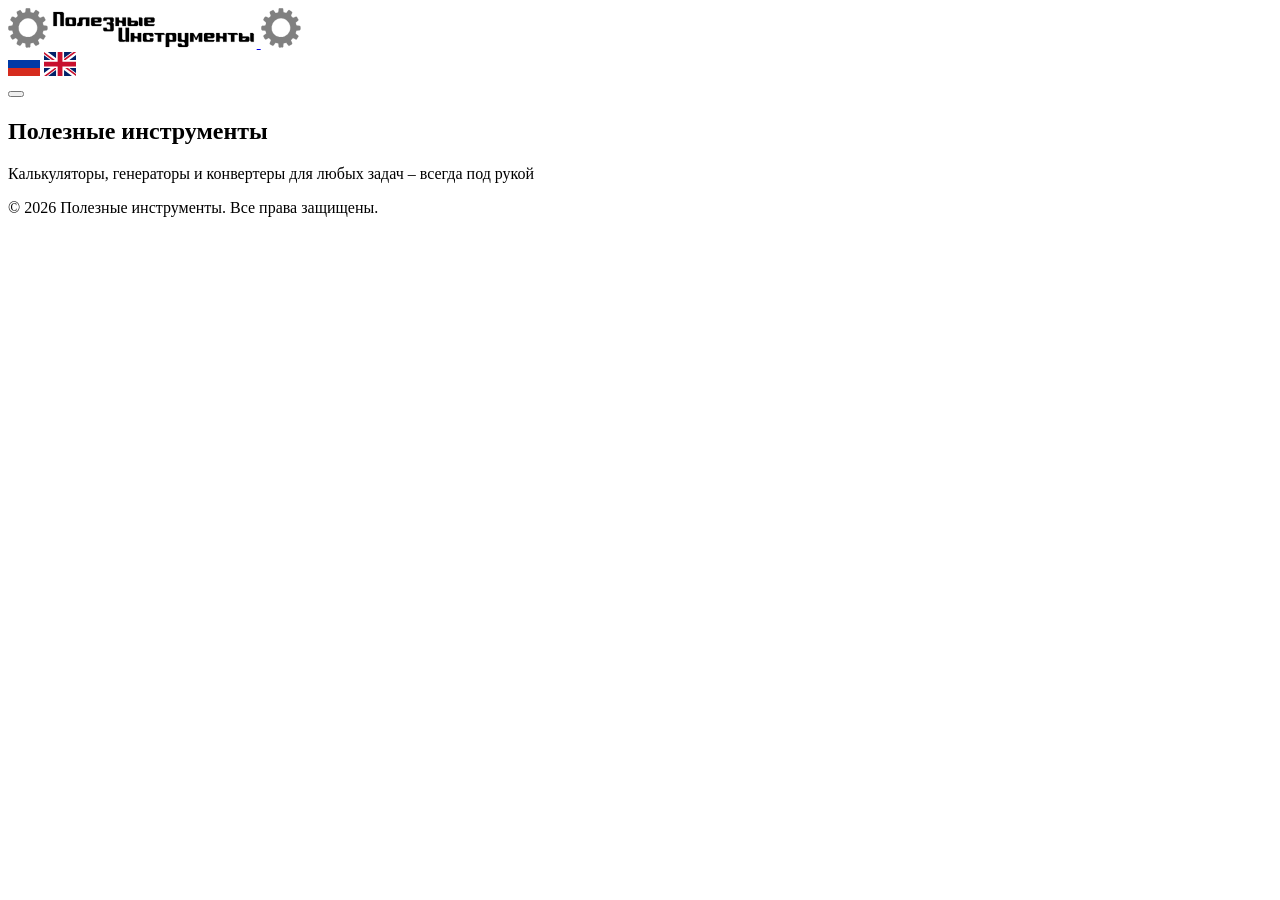
==== en/index.html @ 98d49fb1 "Коммит" ====
<!DOCTYPE html>
<html lang="ru">
<head>
    <meta charset="UTF-8">
    <meta name="viewport" content="width=device-width, initial-scale=1.0, viewport-fit=cover">
    <title>Полезные инструменты | Калькуляторы, генераторы, конвертеры</title>
    <meta name="description" content="Бесплатные онлайн инструменты: калькулятор процентов, ИМТ, конвертер валют, генератор паролей и 20+ других.">
    <meta name="keywords" content="калькулятор, конвертер, генератор, инструменты, онлайн, ИМТ, проценты, возраст, QR код">
    <meta name="author" content="Poleznye Instrumenty">
    <meta name="robots" content="index, follow">
    <link rel="canonical" href="https://poleznyeinstrumenty.github.io/">
    <link rel="alternate" hreflang="ru" href="https://poleznyeinstrumenty.github.io/">
    <link rel="alternate" hreflang="en" href="https://poleznyeinstrumenty.github.io/en/">
    <meta property="og:title" content="Полезные инструменты">
    <meta property="og:description" content="20+ бесплатных онлайн инструментов: калькуляторы, конвертеры, генераторы.">
    <meta property="og:image" content="https://poleznyeinstrumenty.github.io/images/og-image.png">
    <meta property="og:url" content="https://poleznyeinstrumenty.github.io/">
    <meta property="og:type" content="website">
    <meta property="og:locale" content="ru_RU">
    <meta name="twitter:card" content="summary_large_image">
    <meta name="twitter:title" content="Полезные инструменты">
    <meta name="twitter:description" content="20+ онлайн инструментов для любых задач">
    <meta name="twitter:image" content="https://poleznyeinstrumenty.github.io/images/og-image.png">
    <script type="application/ld+json">
    {
      "@context": "https://schema.org",
      "@type": "WebSite",
      "name": "Полезные инструменты",
      "url": "https://poleznyeinstrumenty.github.io/",
      "inLanguage": "ru"
    }
    </script>
    <!-- 60 favicon (сокращённо, но пути правильные) -->
    <link rel="icon" type="image/png" sizes="16x16" href="images/favicon-16x16.png">
    <link rel="icon" type="image/png" sizes="32x32" href="images/favicon-32x32.png">
    <link rel="icon" type="image/x-icon" href="images/favicon.ico">
    <link rel="apple-touch-icon" sizes="180x180" href="images/apple-touch-icon-180x180.png">
    <!-- добавь сюда остальные 57 строк по аналогии -->
    <link rel="stylesheet" href="css/style.css">
</head>
<body data-theme="system">
    <header class="header glass">
        <div class="container header__inner">
            <!-- ЛОГОТИП, ССЫЛКА НА ГЛАВНУЮ -->
            <a href="/" class="logo-link" id="logo-link">
                <div class="logo">
                    <!-- Русский светлый (чёрный на белом) -->
                    <svg class="logo-svg logo-light" xmlns="http://www.w3.org/2000/svg" width="1430" height="230" viewBox="0 0 1430 230" style="height:40px; width:auto;">
                        <path fill="rgb(0,0,0)" stroke="rgb(0,0,0)" stroke-width="1" opacity="0" d="M 0 0 L 1429.5 0 L 1430 0.5 L 1430 230 L 0.5 230 L 0 229.5 L 0 0 Z M 109 1 L 105 2 L 102 5 L 101 18 L 99 25 L 87 29 L 83 28 L 73 15 L 70 12 L 53 20 L 50 24 Q 51 35 56 42 L 56 46 L 46 56 L 43 56 L 31 50 L 24 50 L 14 65 L 13 70 L 29 84 L 26 99 L 19 102 L 8 102 L 6 103 L 2 108 Q 1 118 3 126 L 6 128 L 10 129 L 18 129 L 26 131 L 30 145 L 29 148 L 17 157 L 13 162 L 21 178 L 26 181 L 29 181 L 45 173 L 54 180 L 57 186 L 50 203 L 51 208 L 67 217 L 72 216 L 84 200 L 98 203 L 100 206 L 102 225 L 108 228 Q 114 226 125 227 L 128 223 L 128 213 L 130 205 L 132 203 L 146 200 L 156 215 L 160 217 L 163 217 L 178 208 L 179 206 L 179 202 L 172 186 L 183 174 L 188 174 L 201 181 L 205 181 L 216 163 L 215 160 L 200 148 L 200 142 L 203 133 L 206 130 L 224 128 L 227 123 Q 228 112 226 105 L 222 102 L 212 102 L 205 100 Q 200 94 200 84 L 216 70 Q 213 58 206 50 L 199 50 L 187 56 L 184 56 L 173 46 L 174 40 L 179 29 L 179 23 L 163 12 L 157 13 L 146 29 L 133 26 L 129 23 L 128 6 L 127 4 L 124 1 L 109 1 Z M 261 23 L 261 104 L 281 104 L 281 104 L 281 34 L 295 34 L 297 35 L 301 42 L 301 104 L 302 104 L 321 104 L 321 31 L 320 29 Q 317 24 311 23 L 261 23 Z M 337 54 L 331 61 L 331 98 L 332 100 L 338 104 L 384 104 L 388 102 L 391 97 L 391 62 L 389 58 L 385 54 L 337 54 Z M 415 54 L 413 55 L 408 61 L 408 84 L 403 85 L 398 91 L 398 104 L 421 104 L 425 102 L 428 97 L 428 72 L 429 69 L 435 64 L 448 64 L 448 104 L 468 104 L 468 54 L 415 54 Z M 484 54 L 478 61 L 478 98 L 479 100 L 485 104 L 531 104 L 535 102 Q 539 99 538 94 L 506 94 L 502 92 Q 497 90 498 84 L 531 84 L 533 83 L 538 77 L 538 62 L 536 58 L 532 54 L 484 54 Z M 554 54 L 548 60 L 548 74 L 568 74 L 568 64 L 582 64 L 584 65 L 588 72 L 588 84 L 568 84 L 568 94 L 581 94 L 583 95 L 588 102 L 588 124 L 575 124 L 573 123 L 568 118 L 568 114 L 548 114 L 548 128 L 549 130 L 555 134 L 601 134 L 605 132 L 608 127 L 608 92 L 606 88 L 600 84 L 603 83 L 608 77 L 608 62 L 607 59 L 602 54 L 554 54 Z M 618 54 L 618 104 L 638 104 L 638 84 L 651 84 L 655 86 L 658 92 L 658 104 L 678 104 L 678 54 L 658 54 L 658 74 L 646 74 L 642 72 L 638 68 L 638 54 L 618 54 Z M 688 54 L 688 99 L 689 101 L 694 104 L 741 104 L 745 102 L 748 97 L 748 81 L 747 79 L 742 74 L 708 74 L 708 62 L 707 59 L 703 54 L 688 54 Z M 753 54 L 753 97 L 755 101 L 761 104 L 773 104 L 773 61 L 772 59 L 767 54 L 753 54 Z M 789 54 L 783 61 L 783 98 L 784 100 L 790 104 L 836 104 L 840 102 Q 844 99 843 94 L 811 94 L 807 92 Q 802 90 803 84 L 836 84 L 838 83 L 843 77 L 843 62 L 841 58 L 837 54 L 789 54 Z M 636 113 L 636 188 L 637 190 L 643 194 L 669 194 L 671 193 L 676 187 L 676 194 L 696 194 L 696 194 L 696 113 L 677 113 L 676 114 L 676 184 L 664 184 L 661 183 L 656 178 L 656 114 L 656 113 L 636 113 Z M 706 144 L 706 194 L 726 194 L 726 174 L 739 174 L 743 176 L 746 182 L 746 194 L 766 194 L 766 144 L 746 144 L 746 164 L 734 164 L 730 162 L 726 158 L 726 144 L 706 144 Z M 782 144 L 776 151 L 776 188 L 777 190 L 783 194 L 829 194 L 833 192 L 836 187 L 836 174 L 816 174 L 816 184 L 804 184 L 800 182 L 796 178 L 796 154 L 810 154 L 813 156 L 816 162 L 817 164 L 836 164 L 836 152 L 834 148 L 830 144 L 782 144 Z M 841 144 L 842 149 L 850 154 L 861 154 L 861 155 L 861 194 L 881 194 L 881 154 L 902 154 L 900 148 L 896 144 L 841 144 Z M 913 144 L 907 150 L 907 224 L 927 224 L 927 194 L 960 194 L 964 192 L 967 187 L 967 152 L 966 149 L 961 144 L 913 144 Z M 977 144 L 977 188 L 978 190 L 984 194 L 1010 194 L 1012 195 L 1017 202 L 1017 214 L 1004 214 L 1002 213 L 997 208 L 997 204 L 977 204 L 977 218 L 978 220 L 984 224 L 1031 224 L 1034 222 L 1037 217 L 1037 144 L 1017 144 L 1017 184 L 1005 184 L 1001 182 L 997 178 L 997 144 L 977 144 Z M 1047 144 L 1047 194 L 1067 194 L 1068 160 L 1079 183 L 1080 184 L 1085 184 L 1096 161 L 1097 161 L 1097 194 L 1117 194 L 1117 144 L 1099 144 L 1094 149 L 1082 173 L 1069 148 L 1065 144 L 1047 144 Z M 1133 144 L 1127 151 L 1127 188 L 1128 190 L 1134 194 L 1180 194 L 1184 192 Q 1188 189 1187 184 L 1155 184 L 1151 182 Q 1146 180 1147 174 L 1180 174 L 1182 173 L 1187 167 L 1187 152 L 1185 148 L 1181 144 L 1133 144 Z M 1197 144 L 1197 194 L 1217 194 L 1217 174 L 1230 174 L 1234 176 L 1237 182 L 1237 194 L 1257 194 L 1257 144 L 1237 144 L 1237 164 L 1225 164 L 1221 162 L 1217 158 L 1217 144 L 1197 144 Z M 1262 144 L 1263 149 L 1271 154 L 1282 154 L 1282 155 L 1282 194 L 1302 194 L 1302 154 L 1323 154 L 1321 148 L 1317 144 L 1262 144 Z M 1328 144 L 1328 189 L 1329 191 L 1334 194 L 1381 194 L 1385 192 L 1388 187 L 1388 171 L 1387 169 L 1382 164 L 1348 164 L 1348 152 L 1347 149 L 1343 144 L 1328 144 Z M 1393 144 L 1393 187 L 1395 191 L 1401 194 L 1413 194 L 1413 151 L 1412 149 L 1407 144 L 1393 144 Z "/>
                        <path fill="rgb(0,0,0)" stroke="rgb(0,0,0)" stroke-width="1" opacity="0" d="M 110.5 59 L 118.5 59 L 132.5 62 Q 144.7 66.8 153 75.5 Q 162.9 85.1 167 100.5 Q 169.8 109.2 168 122.5 L 164 135.5 L 154 151 L 134.5 164 L 123.5 167 L 105.5 167 Q 84.4 162.6 73 148.5 Q 65.8 139.7 62 127.5 L 61 107.5 Q 65.1 82.1 82.5 70 L 94.5 63 L 110.5 59 Z "/>
                        <path fill="rgb(0,0,0)" stroke="rgb(0,0,0)" stroke-width="1" opacity="0" d="M 351 64 L 364.5 64 L 369 67.5 L 371 71.5 L 371 94 L 358.5 94 L 352 89.5 L 351 87.5 L 351 64 Z "/>
                        <path fill="rgb(0,0,0)" stroke="rgb(0,0,0)" stroke-width="1" opacity="0" d="M 498 64 L 511.5 64 L 516 67.5 L 518 74 L 498 74 L 498 64 Z "/>
                        <path fill="rgb(0,0,0)" stroke="rgb(0,0,0)" stroke-width="1" opacity="0" d="M 803 64 L 816.5 64 L 821 67.5 L 823 74 L 803 74 L 803 64 Z "/>
                        <path fill="rgb(0,0,0)" stroke="rgb(0,0,0)" stroke-width="1" opacity="0" d="M 708 84 L 727.5 84 L 728 86.5 L 722.5 93 L 720.5 94 L 708 94 L 708 84 Z "/>
                        <path fill="rgb(0,0,0)" stroke="rgb(0,0,0)" stroke-width="1" opacity="0" d="M 927 154 L 940.5 154 L 945 157.5 L 947 161.5 L 947 184 L 934.5 184 L 928 179.5 L 927 177.5 L 927 154 Z "/>
                        <path fill="rgb(0,0,0)" stroke="rgb(0,0,0)" stroke-width="1" opacity="0" d="M 1147 154 L 1160.5 154 L 1165 157.5 L 1167 164 L 1147 164 L 1147 154 Z "/>
                        <path fill="rgb(0,0,0)" stroke="rgb(0,0,0)" stroke-width="1" opacity="0" d="M 1348 174 L 1367.5 174 L 1368 176.5 L 1362.5 183 L 1360.5 184 L 1348 184 L 1348 174 Z "/>
                        <path fill="rgb(127,127,127)" stroke="rgb(127,127,127)" stroke-width="1" opacity="0.9882352941176471" d="M 108.5 1 L 123.5 1 L 127 3.5 L 129 22.5 L 130 25 L 145.5 29 Q 153.1 22.5 157 13 L 162.5 12 L 179 22.5 L 179 28.5 L 174 39.5 L 173 45.5 L 183.5 56 L 186.5 56 L 199.5 50 L 204.5 50 L 207 51 L 216 68.5 L 209.5 76 L 200 83.5 Q 199.9 95.1 205.5 101 L 220.5 102 L 226 104.5 Q 228.4 111.6 227 122.5 L 223.5 128 L 211.5 129 L 203 131 L 200 141.5 L 200 147.5 L 215 159.5 L 216 162.5 L 204.5 181 L 200.5 181 L 187.5 174 L 182.5 174 L 172 185.5 L 179 201.5 L 179 205.5 L 178 208 L 162.5 217 L 159.5 217 L 156 214.5 L 145.5 200 L 131.5 203 L 130 204.5 L 128 212.5 L 128 222.5 L 124.5 227 Q 113.8 225.3 107.5 228 L 102 224.5 L 100 205.5 L 97.5 203 L 83.5 200 L 71.5 216 L 66.5 217 L 51 208 L 50 202.5 L 57 184.5 L 53.5 180 L 44.5 173 L 28.5 181 L 25.5 181 L 21 177.5 L 13 161.5 L 16.5 157 L 29 147.5 L 30 144.5 L 24.5 130 L 9.5 129 L 5.5 128 L 3 125.5 Q 0.6 118.4 2 107.5 L 5.5 103 L 18.5 102 L 26 98.5 L 29 88.5 L 29 83.5 L 13 69.5 L 22 51 Q 24.4 49.3 30.5 50 L 42.5 56 L 45.5 56 L 55 48 L 56 41.5 Q 51 34.5 50 23.5 L 51 21 L 69.5 12 L 73 14.5 L 83.5 29 L 94.5 27 L 99 24.5 L 101 17.5 L 102 4.5 L 104.5 2 L 108.5 1 Z M 110 59 L 97 62 L 80 72 Q 65 84 61 107 L 62 128 Q 66 140 73 149 Q 84 163 106 167 L 124 167 L 135 164 L 154 151 L 165 134 L 168 123 Q 170 109 167 101 Q 163 85 153 76 Q 145 67 133 62 L 120 59 L 110 59 Z "/>
                        <path fill="rgb(0,0,0)" stroke="rgb(0,0,0)" stroke-width="1" opacity="1" d="M 261 23 L 310.5 23 Q 317.1 23.9 320 28.5 L 321 30.5 L 321 104 L 301.5 104 L 301 103.5 L 301 41.5 L 296.5 35 L 294.5 34 L 281 34 L 281 103.5 L 280.5 104 L 261 104 L 261 23 Z "/>
                        <path fill="rgb(0,0,0)" stroke="rgb(0,0,0)" stroke-width="1" opacity="1" d="M 336.5 54 L 384.5 54 L 389 57.5 L 391 61.5 L 391 96.5 L 387.5 102 L 383.5 104 L 337.5 104 L 332 99.5 L 331 97.5 L 331 60.5 L 336.5 54 Z M 351 64 L 351 88 L 352 90 L 359 94 L 371 94 L 371 72 L 369 68 L 365 64 L 351 64 Z "/>
                        <path fill="rgb(0,0,0)" stroke="rgb(0,0,0)" stroke-width="1" opacity="1" d="M 414.5 54 L 468 54 L 468 104 L 448 104 L 448 64 L 434.5 64 L 429 68.5 L 428 71.5 L 428 96.5 L 424.5 102 L 420.5 104 L 398 104 L 398 90.5 L 402.5 85 L 408 84 L 408 60.5 L 412.5 55 L 414.5 54 Z "/>
                        <path fill="rgb(0,0,0)" stroke="rgb(0,0,0)" stroke-width="1" opacity="1" d="M 483.5 54 L 531.5 54 L 536 57.5 L 538 61.5 L 538 76.5 L 532.5 83 L 530.5 84 L 498 84 Q 497.1 89.9 501.5 92 L 505.5 94 L 538 94 Q 538.6 99.3 534.5 102 L 530.5 104 L 484.5 104 L 479 99.5 L 478 97.5 L 478 60.5 L 483.5 54 Z M 498 64 L 498 74 L 518 74 L 516 68 L 512 64 L 498 64 Z "/>
                        <path fill="rgb(0,0,0)" stroke="rgb(0,0,0)" stroke-width="1" opacity="1" d="M 553.5 54 L 601.5 54 L 607 58.5 L 608 61.5 L 608 76.5 L 602.5 83 L 600 83.5 L 606 87.5 L 608 91.5 L 608 126.5 L 604.5 132 L 600.5 134 L 554.5 134 L 549 129.5 L 548 127.5 L 548 114 L 567.5 114 L 568 117.5 L 572.5 123 L 574.5 124 L 588 124 L 588 101.5 L 582.5 95 L 580.5 94 L 568 94 L 568 84 L 588 84 L 588 71.5 L 583.5 65 L 581.5 64 L 568 64 L 568 74 L 548 74 L 548 59.5 L 553.5 54 Z "/>
                        <path fill="rgb(0,0,0)" stroke="rgb(0,0,0)" stroke-width="1" opacity="1" d="M 618 54 L 638 54 L 638 67.5 L 641.5 72 L 645.5 74 L 658 74 L 658 54 L 678 54 L 678 104 L 658 104 L 658 91.5 L 655 86 L 650.5 84 L 638 84 L 638 104 L 618 104 L 618 54 Z "/>
                        <path fill="rgb(0,0,0)" stroke="rgb(0,0,0)" stroke-width="1" opacity="1" d="M 688 54 L 702.5 54 L 707 58.5 L 708 61.5 L 708 74 L 741.5 74 L 747 78.5 L 748 80.5 L 748 96.5 L 744.5 102 L 740.5 104 L 693.5 104 L 689 100.5 L 688 98.5 L 688 54 Z M 708 84 L 708 94 L 721 94 L 723 93 L 728 87 L 728 84 L 708 84 Z "/>
                        <path fill="rgb(0,0,0)" stroke="rgb(0,0,0)" stroke-width="1" opacity="1" d="M 753 54 L 766.5 54 L 772 58.5 L 773 60.5 L 773 104 L 760.5 104 L 755 101 L 753 96.5 L 753 54 Z "/>
                        <path fill="rgb(0,0,0)" stroke="rgb(0,0,0)" stroke-width="1" opacity="1" d="M 788.5 54 L 836.5 54 L 841 57.5 L 843 61.5 L 843 76.5 L 837.5 83 L 835.5 84 L 803 84 Q 802.1 89.9 806.5 92 L 810.5 94 L 843 94 Q 843.6 99.3 839.5 102 L 835.5 104 L 789.5 104 L 784 99.5 L 783 97.5 L 783 60.5 L 788.5 54 Z M 803 64 L 803 74 L 823 74 L 821 68 L 817 64 L 803 64 Z "/>
                        <path fill="rgb(0,0,0)" stroke="rgb(0,0,0)" stroke-width="1" opacity="1" d="M 79.5 72 L 75.5 77 L 79.5 72 Z "/>
                        <path fill="rgb(0,0,0)" stroke="rgb(0,0,0)" stroke-width="1" opacity="1" d="M 636 113 L 655.5 113 L 656 113.5 L 656 177.5 L 660.5 183 L 663.5 184 L 676 184 L 676 113.5 L 676.5 113 L 696 113 L 696 193.5 L 695.5 194 L 676 194 L 675.5 187 L 670.5 193 L 668.5 194 L 642.5 194 L 637 189.5 L 636 187.5 L 636 113 Z "/>
                        <path fill="rgb(0,0,0)" stroke="rgb(0,0,0)" stroke-width="1" opacity="1" d="M 706 144 L 726 144 L 726 157.5 L 729.5 162 L 733.5 164 L 746 164 L 746 144 L 766 144 L 766 194 L 746 194 L 746 181.5 L 743 176 L 738.5 174 L 726 174 L 726 194 L 706 194 L 706 144 Z "/>
                        <path fill="rgb(0,0,0)" stroke="rgb(0,0,0)" stroke-width="1" opacity="1" d="M 781.5 144 L 829.5 144 L 834 147.5 L 836 151.5 L 836 164 L 816.5 164 L 816 161.5 L 812.5 156 L 809.5 154 L 796 154 L 796 177.5 L 799.5 182 L 803.5 184 L 816 184 L 816 174 L 836 174 L 836 186.5 L 832.5 192 L 828.5 194 L 782.5 194 L 777 189.5 L 776 187.5 L 776 150.5 L 781.5 144 Z "/>
                        <path fill="rgb(0,0,0)" stroke="rgb(0,0,0)" stroke-width="1" opacity="1" d="M 841 144 L 895.5 144 L 900 147.5 L 902 154 L 881 154 L 881 194 L 861 194 L 861 154.5 L 860.5 154 L 849.5 154 L 842 148.5 L 841 144 Z "/>
                        <path fill="rgb(0,0,0)" stroke="rgb(0,0,0)" stroke-width="1" opacity="1" d="M 912.5 144 L 960.5 144 L 966 148.5 L 967 151.5 L 967 186.5 L 964 192 L 959.5 194 L 927 194 L 927 224 L 907 224 L 907 149.5 L 912.5 144 Z M 927 154 L 927 178 L 928 180 L 935 184 L 947 184 L 947 162 L 945 158 L 941 154 L 927 154 Z "/>
                        <path fill="rgb(0,0,0)" stroke="rgb(0,0,0)" stroke-width="1" opacity="1" d="M 977 144 L 997 144 L 997 177.5 L 1000.5 182 L 1004.5 184 L 1017 184 L 1017 144 L 1037 144 L 1037 216.5 L 1033.5 222 L 1030.5 224 L 983.5 224 L 978 219.5 L 977 217.5 L 977 204 L 996.5 204 L 997 207.5 L 1001.5 213 L 1003.5 214 L 1017 214 L 1017 201.5 L 1011.5 195 L 1009.5 194 L 983.5 194 L 978 189.5 L 977 187.5 L 977 144 Z "/>
                        <path fill="rgb(0,0,0)" stroke="rgb(0,0,0)" stroke-width="1" opacity="1" d="M 1047 144 L 1064.5 144 L 1069 147.5 L 1081.5 173 L 1094 148.5 L 1098.5 144 L 1117 144 L 1117 194 L 1097 194 L 1097 160.5 L 1096 160.5 L 1085 184 L 1079.5 184 L 1079 182.5 L 1067.5 160 L 1067 194 L 1047 194 L 1047 144 Z "/>
                        <path fill="rgb(0,0,0)" stroke="rgb(0,0,0)" stroke-width="1" opacity="1" d="M 1132.5 144 L 1180.5 144 L 1185 147.5 L 1187 151.5 L 1187 166.5 L 1181.5 173 L 1179.5 174 L 1147 174 Q 1146.1 179.9 1150.5 182 L 1154.5 184 L 1187 184 Q 1187.6 189.3 1183.5 192 L 1179.5 194 L 1133.5 194 L 1128 189.5 L 1127 187.5 L 1127 150.5 L 1132.5 144 Z M 1147 154 L 1147 164 L 1167 164 L 1165 158 L 1161 154 L 1147 154 Z "/>
                        <path fill="rgb(0,0,0)" stroke="rgb(0,0,0)" stroke-width="1" opacity="1" d="M 1197 144 L 1217 144 L 1217 157.5 L 1220.5 162 L 1224.5 164 L 1237 164 L 1237 144 L 1257 144 L 1257 194 L 1237 194 L 1237 181.5 L 1234 176 L 1229.5 174 L 1217 174 L 1217 194 L 1197 194 L 1197 144 Z "/>
                        <path fill="rgb(0,0,0)" stroke="rgb(0,0,0)" stroke-width="1" opacity="1" d="M 1262 144 L 1316.5 144 L 1321 147.5 L 1323 154 L 1302 154 L 1302 194 L 1282 194 L 1282 154.5 L 1281.5 154 L 1270.5 154 L 1263 148.5 L 1262 144 Z "/>
                        <path fill="rgb(0,0,0)" stroke="rgb(0,0,0)" stroke-width="1" opacity="1" d="M 1328 144 L 1342.5 144 L 1347 148.5 L 1348 151.5 L 1348 164 L 1381.5 164 L 1387 168.5 L 1388 170.5 L 1388 186.5 L 1384.5 192 L 1380.5 194 L 1333.5 194 L 1329 190.5 L 1328 188.5 L 1328 144 Z M 1348 174 L 1348 184 L 1361 184 L 1363 183 L 1368 177 L 1368 174 L 1348 174 Z "/>
                        <path fill="rgb(0,0,0)" stroke="rgb(0,0,0)" stroke-width="1" opacity="1" d="M 1393 144 L 1406.5 144 L 1412 148.5 L 1413 150.5 L 1413 194 L 1400.5 194 L 1395 191 L 1393 186.5 L 1393 144 Z "/>
                    </svg>
                    <!-- Русский тёмный (белый на тёмном) -->
                    <svg class="logo-svg logo-dark" xmlns="http://www.w3.org/2000/svg" width="1430" height="230" viewBox="0 0 1430 230" style="height:40px; width:auto;">
                        <path fill="rgb(0,0,0)" stroke="rgb(0,0,0)" stroke-width="1" opacity="0" d="M 0 0 L 1429.5 0 L 1430 0.5 L 1430 230 L 0.5 230 L 0 229.5 L 0 0 Z M 109 1 L 105 2 L 102 5 L 101 18 L 99 25 L 95 27 L 84 29 L 73 15 L 70 12 L 53 20 L 50 24 Q 51 35 56 42 L 55 48 L 46 56 L 43 56 L 31 50 L 24 50 L 18 58 L 13 70 L 29 84 L 29 89 L 26 99 L 19 102 L 8 102 L 6 103 L 2 108 Q 1 118 3 126 L 6 128 L 10 129 L 18 129 L 26 131 L 30 145 L 29 148 L 17 157 L 13 162 L 21 178 L 26 181 L 29 181 L 45 173 L 54 180 L 57 186 L 50 203 L 51 208 L 67 217 L 72 216 L 84 200 L 98 203 L 100 206 L 102 225 L 108 228 Q 114 225 125 227 L 128 223 L 128 213 L 130 205 L 132 203 L 146 200 L 156 215 L 160 217 L 163 217 L 178 208 L 179 206 L 179 202 L 172 186 L 183 174 L 188 174 L 201 181 L 205 181 L 216 163 L 215 160 L 200 148 L 200 142 L 203 131 L 212 129 L 224 128 L 227 123 Q 228 112 226 105 L 221 102 L 206 101 Q 200 95 200 84 L 210 76 L 216 69 L 206 50 L 200 50 L 187 56 L 184 56 L 173 46 L 174 40 L 179 29 L 179 23 L 163 12 L 157 13 L 146 29 L 130 25 L 129 23 L 127 4 L 124 1 L 109 1 Z M 261 23 L 261 104 L 281 104 L 281 104 L 281 34 L 295 34 L 297 35 L 301 42 L 301 104 L 302 104 L 321 104 L 321 31 L 320 29 Q 317 24 311 23 L 261 23 Z M 337 54 L 331 61 L 331 98 L 332 100 L 338 104 L 384 104 L 388 102 L 391 97 L 391 62 L 389 58 L 385 54 L 337 54 Z M 415 54 L 413 55 L 408 61 L 408 84 L 403 85 L 398 91 L 398 104 L 421 104 L 425 102 L 428 97 L 428 72 L 429 69 L 435 64 L 448 64 L 448 104 L 468 104 L 468 54 L 415 54 Z M 484 54 L 478 61 L 478 98 L 479 100 L 485 104 L 531 104 L 535 102 Q 539 99 538 94 L 506 94 L 502 92 Q 497 90 498 84 L 531 84 L 533 83 L 538 77 L 538 62 L 536 58 L 532 54 L 484 54 Z M 554 54 L 548 60 L 548 74 L 568 74 L 568 64 L 582 64 L 584 65 L 588 72 L 588 84 L 568 84 L 568 94 L 581 94 L 583 95 L 588 102 L 588 124 L 575 124 L 573 123 L 568 118 L 568 114 L 548 114 L 548 128 L 549 130 L 555 134 L 601 134 L 605 132 L 608 127 L 608 92 L 606 88 L 600 84 L 603 83 L 608 77 L 608 62 L 607 59 L 602 54 L 554 54 Z M 618 54 L 618 104 L 638 104 L 638 84 L 651 84 L 655 86 L 658 92 L 658 104 L 678 104 L 678 54 L 658 54 L 658 74 L 646 74 L 642 72 L 638 68 L 638 54 L 618 54 Z M 688 54 L 688 99 L 689 101 L 694 104 L 741 104 L 745 102 L 748 97 L 748 81 L 747 79 L 742 74 L 708 74 L 708 62 L 707 59 L 703 54 L 688 54 Z M 753 54 L 753 97 L 755 101 L 761 104 L 773 104 L 773 61 L 772 59 L 767 54 L 753 54 Z M 789 54 L 783 61 L 783 98 L 784 100 L 790 104 L 836 104 L 840 102 Q 844 99 843 94 L 811 94 L 807 92 Q 802 90 803 84 L 836 84 L 838 83 L 843 77 L 843 62 L 841 58 L 837 54 L 789 54 Z M 636 113 L 636 188 L 637 190 L 643 194 L 669 194 L 671 193 L 676 187 L 676 194 L 696 194 L 696 194 L 696 113 L 677 113 L 676 114 L 676 184 L 664 184 L 661 183 L 656 178 L 656 114 L 656 113 L 636 113 Z M 706 144 L 706 194 L 726 194 L 726 174 L 739 174 L 743 176 L 746 182 L 746 194 L 766 194 L 766 144 L 746 144 L 746 164 L 734 164 L 730 162 L 726 158 L 726 144 L 706 144 Z M 782 144 L 776 151 L 776 188 L 777 190 L 783 194 L 829 194 L 833 192 L 836 187 L 836 174 L 816 174 L 816 184 L 804 184 L 800 182 L 796 178 L 796 154 L 810 154 L 813 156 L 816 162 L 817 164 L 836 164 L 836 152 L 834 148 L 830 144 L 782 144 Z M 841 144 L 842 149 L 850 154 L 861 154 L 861 155 L 861 194 L 881 194 L 881 154 L 902 154 L 900 148 L 896 144 L 841 144 Z M 913 144 L 907 150 L 907 224 L 927 224 L 927 194 L 960 194 L 964 192 L 967 187 L 967 152 L 966 149 L 961 144 L 913 144 Z M 977 144 L 977 188 L 978 190 L 984 194 L 1010 194 L 1012 195 L 1017 202 L 1017 214 L 1004 214 L 1002 213 L 997 208 L 997 204 L 977 204 L 977 218 L 978 220 L 984 224 L 1031 224 L 1034 222 L 1037 217 L 1037 144 L 1017 144 L 1017 184 L 1005 184 L 1001 182 L 997 178 L 997 144 L 977 144 Z M 1047 144 L 1047 194 L 1067 194 L 1068 160 L 1079 183 L 1080 184 L 1085 184 L 1096 161 L 1097 161 L 1097 194 L 1117 194 L 1117 144 L 1099 144 L 1094 149 L 1082 173 L 1069 148 L 1065 144 L 1047 144 Z M 1133 144 L 1127 151 L 1127 188 L 1128 190 L 1134 194 L 1180 194 L 1184 192 Q 1188 189 1187 184 L 1155 184 L 1151 182 Q 1146 180 1147 174 L 1180 174 L 1182 173 L 1187 167 L 1187 152 L 1185 148 L 1181 144 L 1133 144 Z M 1197 144 L 1197 194 L 1217 194 L 1217 174 L 1230 174 L 1234 176 L 1237 182 L 1237 194 L 1257 194 L 1257 144 L 1237 144 L 1237 164 L 1225 164 L 1221 162 L 1217 158 L 1217 144 L 1197 144 Z M 1262 144 L 1263 149 L 1271 154 L 1282 154 L 1282 155 L 1282 194 L 1302 194 L 1302 154 L 1323 154 L 1321 148 L 1317 144 L 1262 144 Z M 1328 144 L 1328 189 L 1329 191 L 1334 194 L 1381 194 L 1385 192 L 1388 187 L 1388 171 L 1387 169 L 1382 164 L 1348 164 L 1348 152 L 1347 149 L 1343 144 L 1328 144 Z M 1393 144 L 1393 187 L 1395 191 L 1401 194 L 1413 194 L 1413 151 L 1412 149 L 1407 144 L 1393 144 Z "/>
                        <path fill="rgb(0,0,0)" stroke="rgb(0,0,0)" stroke-width="1" opacity="0" d="M 110.5 59 L 118.5 59 L 132.5 62 Q 144.7 66.8 153 75.5 Q 162.9 85.1 167 100.5 Q 169.8 109.2 168 122.5 L 165 133.5 L 154 151 L 134.5 164 L 123.5 167 L 105.5 167 Q 84.4 162.6 73 148.5 Q 65.6 139.9 62 127.5 L 61 106.5 Q 65.2 84.2 79.5 72 L 96.5 62 L 110.5 59 Z "/>
                        <path fill="rgb(0,0,0)" stroke="rgb(0,0,0)" stroke-width="1" opacity="0" d="M 351 64 L 364.5 64 L 369 67.5 L 371 71.5 L 371 94 L 358.5 94 L 352 89.5 L 351 87.5 L 351 64 Z "/>
                        <path fill="rgb(0,0,0)" stroke="rgb(0,0,0)" stroke-width="1" opacity="0" d="M 498 64 L 511.5 64 L 516 67.5 L 518 74 L 498 74 L 498 64 Z "/>
                        <path fill="rgb(0,0,0)" stroke="rgb(0,0,0)" stroke-width="1" opacity="0" d="M 803 64 L 816.5 64 L 821 67.5 L 823 74 L 803 74 L 803 64 Z "/>
                        <path fill="rgb(0,0,0)" stroke="rgb(0,0,0)" stroke-width="1" opacity="0" d="M 708 84 L 727.5 84 L 728 86.5 L 722.5 93 L 720.5 94 L 708 94 L 708 84 Z "/>
                        <path fill="rgb(0,0,0)" stroke="rgb(0,0,0)" stroke-width="1" opacity="0" d="M 927 154 L 940.5 154 L 945 157.5 L 947 161.5 L 947 184 L 934.5 184 L 928 179.5 L 927 177.5 L 927 154 Z "/>
                        <path fill="rgb(0,0,0)" stroke="rgb(0,0,0)" stroke-width="1" opacity="0" d="M 1147 154 L 1160.5 154 L 1165 157.5 L 1167 164 L 1147 164 L 1147 154 Z "/>
                        <path fill="rgb(0,0,0)" stroke="rgb(0,0,0)" stroke-width="1" opacity="0" d="M 1348 174 L 1367.5 174 L 1368 176.5 L 1362.5 183 L 1360.5 184 L 1348 184 L 1348 174 Z "/>
                        <path fill="rgb(128,128,128)" stroke="rgb(128,128,128)" stroke-width="1" opacity="0.996078431372549" d="M 108.5 1 L 123.5 1 L 127 3.5 L 129 22.5 L 130 25 L 145.5 29 L 157 13 L 162.5 12 L 179 22.5 L 179 28.5 L 174 39.5 L 173 45.5 L 183.5 56 L 186.5 56 L 199.5 50 L 205.5 50 L 216 68.5 L 209.5 76 L 200 83.5 Q 199.9 95.1 205.5 101 L 220.5 102 L 226 104.5 Q 228.4 111.6 227 122.5 L 223.5 128 L 211.5 129 L 203 131 L 200 141.5 L 200 147.5 L 215 159.5 L 216 162.5 L 204.5 181 L 200.5 181 L 187.5 174 L 182.5 174 L 172 185.5 L 179 201.5 L 179 205.5 L 178 208 L 162.5 217 L 159.5 217 L 156 214.5 L 145.5 200 L 131.5 203 L 130 204.5 L 128 212.5 L 128 222.5 L 124.5 227 Q 113.8 225.3 107.5 228 L 102 224.5 L 100 205.5 L 97.5 203 L 83.5 200 L 71.5 216 L 66.5 217 L 51 208 L 50 202.5 L 57 185.5 L 53.5 180 L 44.5 173 L 28.5 181 L 25.5 181 L 21 177.5 L 13 161.5 L 16.5 157 L 29 147.5 L 30 144.5 L 26 131 L 17.5 129 L 9.5 129 L 5.5 128 L 3 125.5 Q 0.6 118.4 2 107.5 L 5.5 103 L 7.5 102 L 18.5 102 L 26 98.5 L 29 88.5 L 29 83.5 L 13 69.5 L 18 57.5 L 23.5 50 L 30.5 50 L 42.5 56 L 45.5 56 L 55 48 L 56 41.5 Q 51 34.5 50 23.5 L 52.5 20 L 69.5 12 L 73 14.5 L 83.5 29 L 94.5 27 L 99 24.5 L 101 17.5 L 102 4.5 L 104.5 2 L 108.5 1 Z M 111 59 L 97 62 L 80 72 Q 65 84 61 107 L 62 128 Q 66 140 73 149 Q 84 163 106 167 L 124 167 L 135 164 L 154 151 L 165 134 L 168 123 Q 170 109 167 101 Q 163 85 153 76 Q 145 67 133 62 L 119 59 L 111 59 Z "/>
                        <path fill="rgb(255,255,255)" stroke="rgb(255,255,255)" stroke-width="1" opacity="1" d="M 261 23 L 310.5 23 Q 317.1 23.9 320 28.5 L 321 30.5 L 321 104 L 301.5 104 L 301 103.5 L 301 41.5 L 296.5 35 L 294.5 34 L 281 34 L 281 103.5 L 280.5 104 L 261 104 L 261 23 Z "/>
                        <path fill="rgb(255,255,255)" stroke="rgb(255,255,255)" stroke-width="1" opacity="1" d="M 336.5 54 L 384.5 54 L 389 57.5 L 391 61.5 L 391 96.5 L 387.5 102 L 383.5 104 L 337.5 104 L 332 99.5 L 331 97.5 L 331 60.5 L 336.5 54 Z M 351 64 L 351 88 L 352 90 L 359 94 L 371 94 L 371 72 L 369 68 L 365 64 L 351 64 Z "/>
                        <path fill="rgb(255,255,255)" stroke="rgb(255,255,255)" stroke-width="1" opacity="1" d="M 414.5 54 L 468 54 L 468 104 L 448 104 L 448 64 L 434.5 64 L 429 68.5 L 428 71.5 L 428 96.5 L 424.5 102 L 420.5 104 L 398 104 L 398 90.5 L 402.5 85 L 408 84 L 408 60.5 L 412.5 55 L 414.5 54 Z "/>
                        <path fill="rgb(255,255,255)" stroke="rgb(255,255,255)" stroke-width="1" opacity="1" d="M 483.5 54 L 531.5 54 L 536 57.5 L 538 61.5 L 538 76.5 L 532.5 83 L 530.5 84 L 498 84 Q 497.1 89.9 501.5 92 L 505.5 94 L 538 94 Q 538.6 99.3 534.5 102 L 530.5 104 L 484.5 104 L 479 99.5 L 478 97.5 L 478 60.5 L 483.5 54 Z M 498 64 L 498 74 L 518 74 L 516 68 L 512 64 L 498 64 Z "/>
                        <path fill="rgb(255,255,255)" stroke="rgb(255,255,255)" stroke-width="1" opacity="1" d="M 553.5 54 L 601.5 54 L 607 58.5 L 608 61.5 L 608 76.5 L 602.5 83 L 600 83.5 L 606 87.5 L 608 91.5 L 608 126.5 L 604.5 132 L 600.5 134 L 554.5 134 L 549 129.5 L 548 127.5 L 548 114 L 567.5 114 L 568 117.5 L 572.5 123 L 574.5 124 L 588 124 L 588 101.5 L 582.5 95 L 580.5 94 L 568 94 L 568 84 L 588 84 L 588 71.5 L 583.5 65 L 581.5 64 L 568 64 L 568 74 L 548 74 L 548 59.5 L 553.5 54 Z "/>
                        <path fill="rgb(255,255,255)" stroke="rgb(255,255,255)" stroke-width="1" opacity="1" d="M 618 54 L 638 54 L 638 67.5 L 641.5 72 L 645.5 74 L 658 74 L 658 54 L 678 54 L 678 104 L 658 104 L 658 91.5 L 655 86 L 650.5 84 L 638 84 L 638 104 L 618 104 L 618 54 Z "/>
                        <path fill="rgb(255,255,255)" stroke="rgb(255,255,255)" stroke-width="1" opacity="1" d="M 688 54 L 702.5 54 L 707 58.5 L 708 61.5 L 708 74 L 741.5 74 L 747 78.5 L 748 80.5 L 748 96.5 L 744.5 102 L 740.5 104 L 693.5 104 L 689 100.5 L 688 98.5 L 688 54 Z M 708 84 L 708 94 L 721 94 L 723 93 L 728 87 L 728 84 L 708 84 Z "/>
                        <path fill="rgb(255,255,255)" stroke="rgb(255,255,255)" stroke-width="1" opacity="1" d="M 753 54 L 766.5 54 L 772 58.5 L 773 60.5 L 773 104 L 760.5 104 L 755 101 L 753 96.5 L 753 54 Z "/>
                        <path fill="rgb(255,255,255)" stroke="rgb(255,255,255)" stroke-width="1" opacity="1" d="M 788.5 54 L 836.5 54 L 841 57.5 L 843 61.5 L 843 76.5 L 837.5 83 L 835.5 84 L 803 84 Q 802.1 89.9 806.5 92 L 810.5 94 L 843 94 Q 843.6 99.3 839.5 102 L 835.5 104 L 789.5 104 L 784 99.5 L 783 97.5 L 783 60.5 L 788.5 54 Z M 803 64 L 803 74 L 823 74 L 821 68 L 817 64 L 803 64 Z "/>
                        <path fill="rgb(255,255,255)" stroke="rgb(255,255,255)" stroke-width="1" opacity="1" d="M 636 113 L 655.5 113 L 656 113.5 L 656 177.5 L 660.5 183 L 663.5 184 L 676 184 L 676 113.5 L 676.5 113 L 696 113 L 696 193.5 L 695.5 194 L 676 194 L 675.5 187 L 670.5 193 L 668.5 194 L 642.5 194 L 637 189.5 L 636 187.5 L 636 113 Z "/>
                        <path fill="rgb(255,255,255)" stroke="rgb(255,255,255)" stroke-width="1" opacity="1" d="M 706 144 L 726 144 L 726 157.5 L 729.5 162 L 733.5 164 L 746 164 L 746 144 L 766 144 L 766 194 L 746 194 L 746 181.5 L 743 176 L 738.5 174 L 726 174 L 726 194 L 706 194 L 706 144 Z "/>
                        <path fill="rgb(255,255,255)" stroke="rgb(255,255,255)" stroke-width="1" opacity="1" d="M 781.5 144 L 829.5 144 L 834 147.5 L 836 151.5 L 836 164 L 816.5 164 L 816 161.5 L 812.5 156 L 809.5 154 L 796 154 L 796 177.5 L 799.5 182 L 803.5 184 L 816 184 L 816 174 L 836 174 L 836 186.5 L 832.5 192 L 828.5 194 L 782.5 194 L 777 189.5 L 776 187.5 L 776 150.5 L 781.5 144 Z "/>
                        <path fill="rgb(255,255,255)" stroke="rgb(255,255,255)" stroke-width="1" opacity="1" d="M 841 144 L 895.5 144 L 900 147.5 L 902 154 L 881 154 L 881 194 L 861 194 L 861 154.5 L 860.5 154 L 849.5 154 L 842 148.5 L 841 144 Z "/>
                        <path fill="rgb(255,255,255)" stroke="rgb(255,255,255)" stroke-width="1" opacity="1" d="M 912.5 144 L 960.5 144 L 966 148.5 L 967 151.5 L 967 186.5 L 964 192 L 959.5 194 L 927 194 L 927 224 L 907 224 L 907 149.5 L 912.5 144 Z M 927 154 L 927 178 L 928 180 L 935 184 L 947 184 L 947 162 L 945 158 L 941 154 L 927 154 Z "/>
                        <path fill="rgb(255,255,255)" stroke="rgb(255,255,255)" stroke-width="1" opacity="1" d="M 977 144 L 997 144 L 997 177.5 L 1000.5 182 L 1004.5 184 L 1017 184 L 1017 144 L 1037 144 L 1037 216.5 L 1033.5 222 L 1030.5 224 L 983.5 224 L 978 219.5 L 977 217.5 L 977 204 L 996.5 204 L 997 207.5 L 1001.5 213 L 1003.5 214 L 1017 214 L 1017 201.5 L 1011.5 195 L 1009.5 194 L 983.5 194 L 978 189.5 L 977 187.5 L 977 144 Z "/>
                        <path fill="rgb(255,255,255)" stroke="rgb(255,255,255)" stroke-width="1" opacity="1" d="M 1047 144 L 1064.5 144 L 1069 147.5 L 1081.5 173 L 1094 148.5 L 1098.5 144 L 1117 144 L 1117 194 L 1097 194 L 1097 160.5 L 1096 160.5 L 1085 184 L 1079.5 184 L 1079 182.5 L 1067.5 160 L 1067 194 L 1047 194 L 1047 144 Z "/>
                        <path fill="rgb(255,255,255)" stroke="rgb(255,255,255)" stroke-width="1" opacity="1" d="M 1132.5 144 L 1180.5 144 L 1185 147.5 L 1187 151.5 L 1187 166.5 L 1181.5 173 L 1179.5 174 L 1147 174 Q 1146.1 179.9 1150.5 182 L 1154.5 184 L 1187 184 Q 1187.6 189.3 1183.5 192 L 1179.5 194 L 1133.5 194 L 1128 189.5 L 1127 187.5 L 1127 150.5 L 1132.5 144 Z M 1147 154 L 1147 164 L 1167 164 L 1165 158 L 1161 154 L 1147 154 Z "/>
                        <path fill="rgb(255,255,255)" stroke="rgb(255,255,255)" stroke-width="1" opacity="1" d="M 1197 144 L 1217 144 L 1217 157.5 L 1220.5 162 L 1224.5 164 L 1237 164 L 1237 144 L 1257 144 L 1257 194 L 1237 194 L 1237 181.5 L 1234 176 L 1229.5 174 L 1217 174 L 1217 194 L 1197 194 L 1197 144 Z "/>
                        <path fill="rgb(255,255,255)" stroke="rgb(255,255,255)" stroke-width="1" opacity="1" d="M 1262 144 L 1316.5 144 L 1321 147.5 L 1323 154 L 1302 154 L 1302 194 L 1282 194 L 1282 154.5 L 1281.5 154 L 1270.5 154 L 1263 148.5 L 1262 144 Z "/>
                        <path fill="rgb(255,255,255)" stroke="rgb(255,255,255)" stroke-width="1" opacity="1" d="M 1328 144 L 1342.5 144 L 1347 148.5 L 1348 151.5 L 1348 164 L 1381.5 164 L 1387 168.5 L 1388 170.5 L 1388 186.5 L 1384.5 192 L 1380.5 194 L 1333.5 194 L 1329 190.5 L 1328 188.5 L 1328 144 Z M 1348 174 L 1348 184 L 1361 184 L 1363 183 L 1368 177 L 1368 174 L 1348 174 Z "/>
                        <path fill="rgb(255,255,255)" stroke="rgb(255,255,255)" stroke-width="1" opacity="1" d="M 1393 144 L 1406.5 144 L 1412 148.5 L 1413 150.5 L 1413 194 L 1400.5 194 L 1395 191 L 1393 186.5 L 1393 144 Z "/>
                    </svg>
                </div>
            </a>
            <div class="header-controls">
                <div class="lang-switch">
                    <a href="/" class="lang-btn active"><svg width="32" height="24" viewBox="0 0 640 480"><path fill="#fff" d="M0 0h640v160H0z"/><path fill="#0039a6" d="M0 160h640v160H0z"/><path fill="#d52b1e" d="M0 320h640v160H0z"/></svg></a>
                    <a href="/en/" class="lang-btn"><svg width="32" height="24" viewBox="0 0 640 480"><path fill="#012169" d="M0 0h640v480H0z"/><path fill="#FFF" d="m75 0 244 181L562 0h78v62L400 241l240 178v61h-80L320 301 81 480H0v-60l239-178L0 64V0z"/><path fill="#C8102E" d="m424 281 216 159v40L369 281zm-184 20 6 35L54 480H0zM640 0v3L391 191l2-44L590 0zM0 0l239 176h-60L0 42z"/><path fill="#FFF" d="M241 0v480h160V0zM0 160v160h640V160z"/><path fill="#C8102E" d="M0 193v96h640v-96zM273 0v480h96V0z"/></svg></a>
                </div>
                <div class="theme-switch">
                    <button class="theme-toggle" aria-label="Переключить тему"><span class="toggle-slider"></span></button>
                </div>
            </div>
        </div>
    </header>
    <main class="main">
        <div class="container">
            <section class="intro">
                <h1>Полезные инструменты</h1>
                <p>Калькуляторы, генераторы и конвертеры для любых задач – всегда под рукой</p>
            </section>
            <div class="tools-grid" id="tools-grid"></div>
        </div>
    </main>
    <footer class="footer glass">
        <div class="container"><p>&copy; 2026 Полезные инструменты. Все права защищены.</p></div>
    </footer>
    <script src="js/script.js"></script>
    <script>document.addEventListener('DOMContentLoaded',()=>{initTools('ru');initTheme();});</script>
</body>
</html>
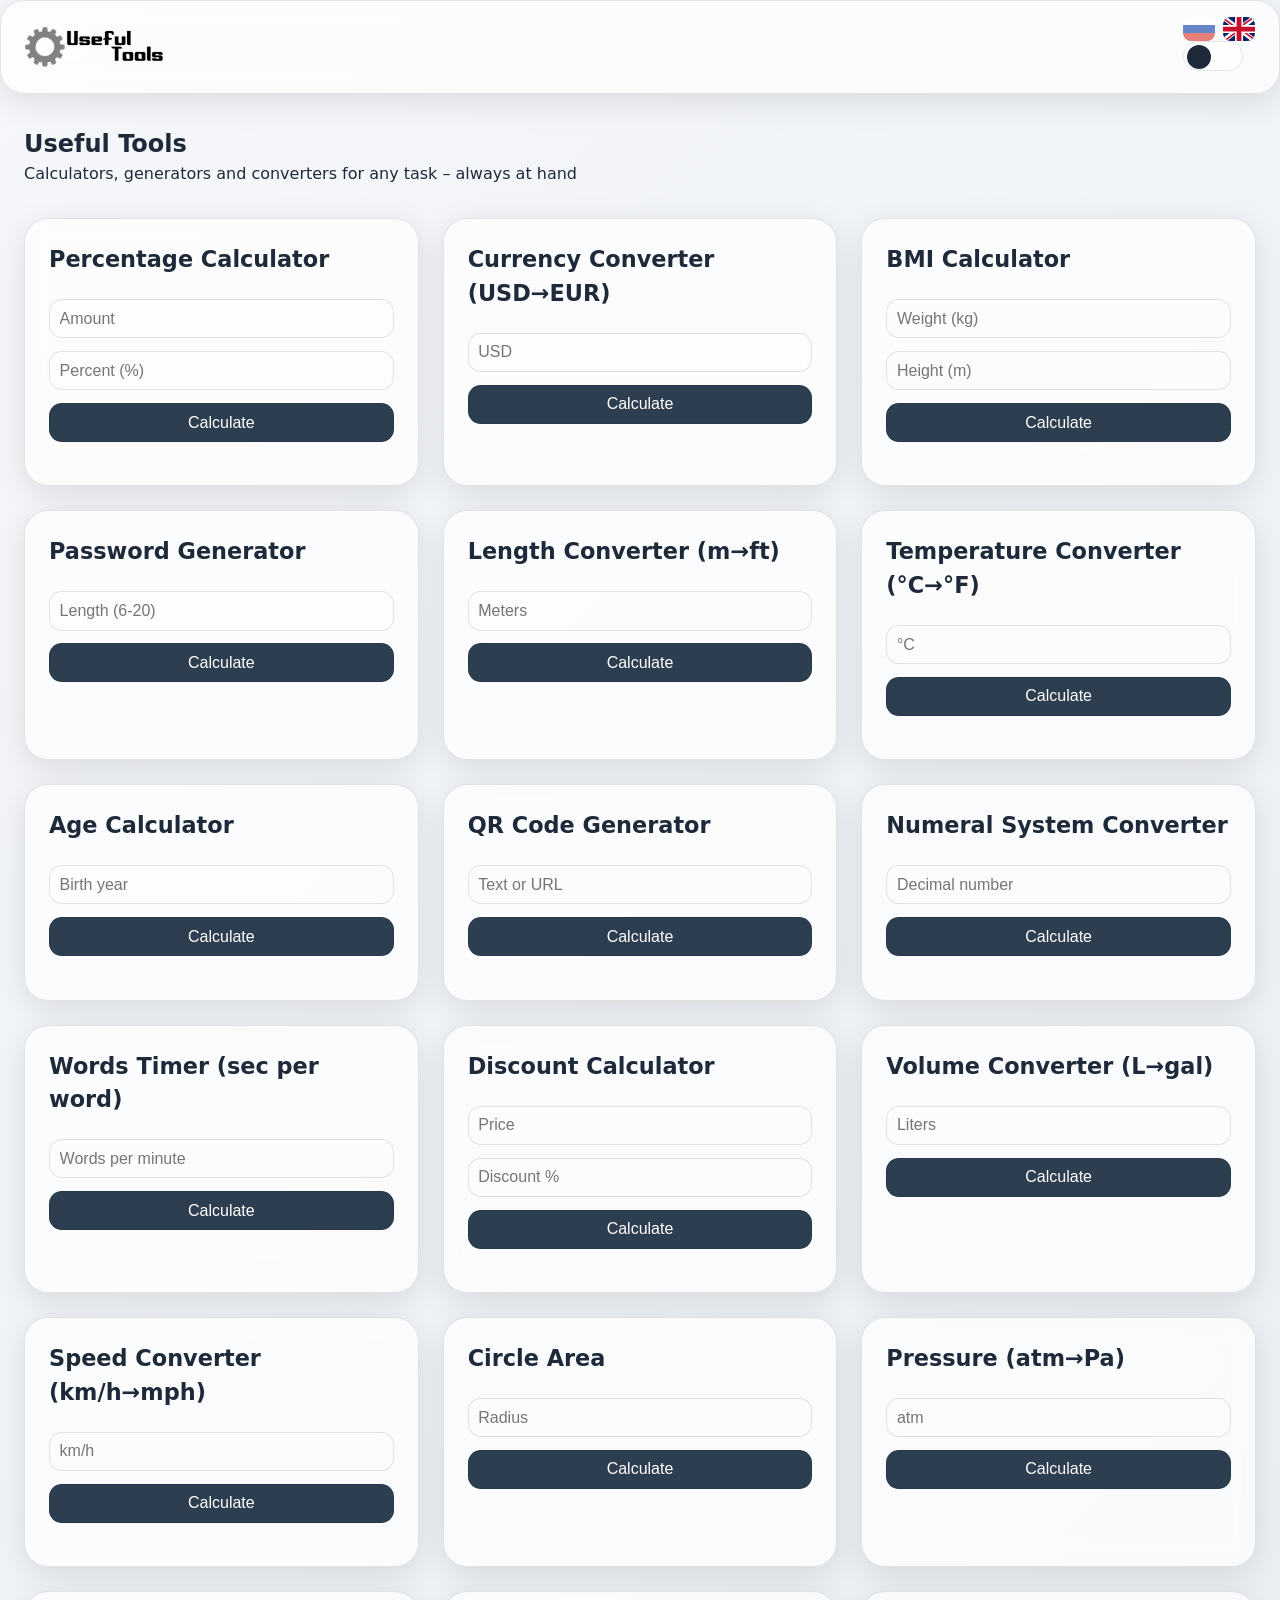
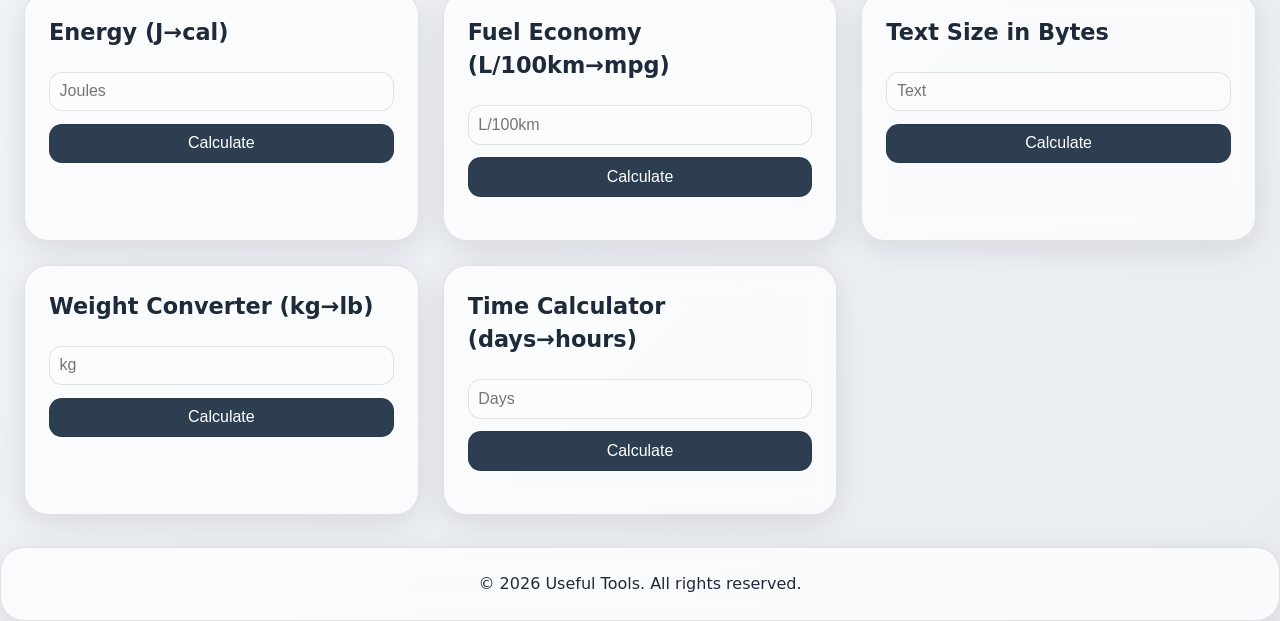
==== commit 00501fc8: "Коммит" ====
--- a/en/index.html
+++ b/en/index.html
@@ -1,144 +1,414 @@
 <!DOCTYPE html>
-<html lang="ru">
+<html lang="en">
 <head>
     <meta charset="UTF-8">
     <meta name="viewport" content="width=device-width, initial-scale=1.0, viewport-fit=cover">
-    <title>Полезные инструменты | Калькуляторы, генераторы, конвертеры</title>
-    <meta name="description" content="Бесплатные онлайн инструменты: калькулятор процентов, ИМТ, конвертер валют, генератор паролей и 20+ других.">
-    <meta name="keywords" content="калькулятор, конвертер, генератор, инструменты, онлайн, ИМТ, проценты, возраст, QR код">
-    <meta name="author" content="Poleznye Instrumenty">
+    <title>Useful Tools | Calculators, Generators, Converters</title>
+    <meta name="description" content="Free online tools: percentage calculator, BMI, currency converter, password generator and 20+ more. Works on any device.">
+    <meta name="keywords" content="calculator, converter, generator, tools, online, BMI, percentage, age, QR code, password">
+    <meta name="author" content="Useful Tools">
     <meta name="robots" content="index, follow">
-    <link rel="canonical" href="https://poleznyeinstrumenty.github.io/">
+    <link rel="canonical" href="https://poleznyeinstrumenty.github.io/en/">
+    <!-- hreflang -->
     <link rel="alternate" hreflang="ru" href="https://poleznyeinstrumenty.github.io/">
     <link rel="alternate" hreflang="en" href="https://poleznyeinstrumenty.github.io/en/">
-    <meta property="og:title" content="Полезные инструменты">
-    <meta property="og:description" content="20+ бесплатных онлайн инструментов: калькуляторы, конвертеры, генераторы.">
+    <!-- Open Graph -->
+    <meta property="og:title" content="Useful Tools">
+    <meta property="og:description" content="20+ free online tools: calculators, converters, generators. Theme switcher, responsive, two languages.">
     <meta property="og:image" content="https://poleznyeinstrumenty.github.io/images/og-image.png">
-    <meta property="og:url" content="https://poleznyeinstrumenty.github.io/">
+    <meta property="og:url" content="https://poleznyeinstrumenty.github.io/en/">
     <meta property="og:type" content="website">
-    <meta property="og:locale" content="ru_RU">
+    <meta property="og:locale" content="en_US">
     <meta name="twitter:card" content="summary_large_image">
-    <meta name="twitter:title" content="Полезные инструменты">
-    <meta name="twitter:description" content="20+ онлайн инструментов для любых задач">
+    <meta name="twitter:title" content="Useful Tools">
+    <meta name="twitter:description" content="20+ online tools for any task">
     <meta name="twitter:image" content="https://poleznyeinstrumenty.github.io/images/og-image.png">
+    <!-- Schema.org (JSON-LD) -->
     <script type="application/ld+json">
     {
       "@context": "https://schema.org",
       "@type": "WebSite",
-      "name": "Полезные инструменты",
-      "url": "https://poleznyeinstrumenty.github.io/",
-      "inLanguage": "ru"
+      "name": "Useful Tools",
+      "url": "https://poleznyeinstrumenty.github.io/en/",
+      "description": "Collection of free online tools",
+      "inLanguage": "en",
+      "potentialAction": {
+        "@type": "SearchAction",
+        "target": "https://poleznyeinstrumenty.github.io/en/search?q={search_term_string}",
+        "query-input": "required name=search_term_string"
+      }
     }
     </script>
-    <!-- 60 favicon (сокращённо, но пути правильные) -->
-    <link rel="icon" type="image/png" sizes="16x16" href="images/favicon-16x16.png">
-    <link rel="icon" type="image/png" sizes="32x32" href="images/favicon-32x32.png">
-    <link rel="icon" type="image/x-icon" href="images/favicon.ico">
-    <link rel="apple-touch-icon" sizes="180x180" href="images/apple-touch-icon-180x180.png">
-    <!-- добавь сюда остальные 57 строк по аналогии -->
-    <link rel="stylesheet" href="css/style.css">
+    <!-- 60 favicon – полный список (укажите все файлы из вашей папки images/) -->
+    <link rel="icon" type="image/png" sizes="16x16" href="../images/favicon-16x16.png">
+    <link rel="icon" type="image/png" sizes="32x32" href="../images/favicon-32x32.png">
+    <link rel="icon" type="image/x-icon" href="../images/favicon.ico">
+    <link rel="apple-touch-icon" sizes="180x180" href="../images/apple-touch-icon-180x180.png">
+    <link rel="apple-touch-icon" sizes="60x60" href="../images/apple-touch-icon-60x60.png">
+    <link rel="apple-touch-icon" sizes="72x72" href="../images/apple-touch-icon-72x72.png">
+    <link rel="apple-touch-icon" sizes="76x76" href="../images/apple-touch-icon-76x76.png">
+    <link rel="apple-touch-icon" sizes="114x114" href="../images/apple-touch-icon-114x114.png">
+    <link rel="apple-touch-icon" sizes="120x120" href="../images/apple-touch-icon-120x120.png">
+    <link rel="apple-touch-icon" sizes="144x144" href="../images/apple-touch-icon-144x144.png">
+    <link rel="apple-touch-icon" sizes="152x152" href="../images/apple-touch-icon-152x152.png">
+    <link rel="apple-touch-icon" sizes="167x167" href="../images/apple-touch-icon-167x167.png">
+    <link rel="icon" type="image/png" sizes="16x16" href="../images/favicon-16x16.png">
+    <link rel="icon" type="image/png" sizes="32x32" href="../images/favicon-32x32.png">
+    <link rel="icon" type="image/webp" sizes="16x16" href="../images/favicon-16x16.webp">
+    <link rel="icon" type="image/webp" sizes="32x32" href="../images/favicon-32x32.webp">
+    <link rel="icon" type="image/x-icon" href="../images/favicon.ico">
+    <link rel="icon" type="image/svg+xml" href="../images/favicon.svg">
+    <link rel="apple-touch-icon" href="../images/apple-touch-icon.png">
+    <link rel="mask-icon" href="../images/maskable-icon-512x512.png" color="#000000">
+    <meta name="msapplication-TileImage" content="../images/mstile-310x310.png">
+    <meta name="msapplication-TileColor" content="#000000">
+    <!-- ... добавьте сюда остальные 40 строк по аналогии (все пути должны вести на ../images/...) -->
+    <link rel="stylesheet" href="../css/style.css">
 </head>
 <body data-theme="system">
     <header class="header glass">
         <div class="container header__inner">
-            <!-- ЛОГОТИП, ССЫЛКА НА ГЛАВНУЮ -->
-            <a href="/" class="logo-link" id="logo-link">
-                <div class="logo">
-                    <!-- Русский светлый (чёрный на белом) -->
-                    <svg class="logo-svg logo-light" xmlns="http://www.w3.org/2000/svg" width="1430" height="230" viewBox="0 0 1430 230" style="height:40px; width:auto;">
-                        <path fill="rgb(0,0,0)" stroke="rgb(0,0,0)" stroke-width="1" opacity="0" d="M 0 0 L 1429.5 0 L 1430 0.5 L 1430 230 L 0.5 230 L 0 229.5 L 0 0 Z M 109 1 L 105 2 L 102 5 L 101 18 L 99 25 L 87 29 L 83 28 L 73 15 L 70 12 L 53 20 L 50 24 Q 51 35 56 42 L 56 46 L 46 56 L 43 56 L 31 50 L 24 50 L 14 65 L 13 70 L 29 84 L 26 99 L 19 102 L 8 102 L 6 103 L 2 108 Q 1 118 3 126 L 6 128 L 10 129 L 18 129 L 26 131 L 30 145 L 29 148 L 17 157 L 13 162 L 21 178 L 26 181 L 29 181 L 45 173 L 54 180 L 57 186 L 50 203 L 51 208 L 67 217 L 72 216 L 84 200 L 98 203 L 100 206 L 102 225 L 108 228 Q 114 226 125 227 L 128 223 L 128 213 L 130 205 L 132 203 L 146 200 L 156 215 L 160 217 L 163 217 L 178 208 L 179 206 L 179 202 L 172 186 L 183 174 L 188 174 L 201 181 L 205 181 L 216 163 L 215 160 L 200 148 L 200 142 L 203 133 L 206 130 L 224 128 L 227 123 Q 228 112 226 105 L 222 102 L 212 102 L 205 100 Q 200 94 200 84 L 216 70 Q 213 58 206 50 L 199 50 L 187 56 L 184 56 L 173 46 L 174 40 L 179 29 L 179 23 L 163 12 L 157 13 L 146 29 L 133 26 L 129 23 L 128 6 L 127 4 L 124 1 L 109 1 Z M 261 23 L 261 104 L 281 104 L 281 104 L 281 34 L 295 34 L 297 35 L 301 42 L 301 104 L 302 104 L 321 104 L 321 31 L 320 29 Q 317 24 311 23 L 261 23 Z M 337 54 L 331 61 L 331 98 L 332 100 L 338 104 L 384 104 L 388 102 L 391 97 L 391 62 L 389 58 L 385 54 L 337 54 Z M 415 54 L 413 55 L 408 61 L 408 84 L 403 85 L 398 91 L 398 104 L 421 104 L 425 102 L 428 97 L 428 72 L 429 69 L 435 64 L 448 64 L 448 104 L 468 104 L 468 54 L 415 54 Z M 484 54 L 478 61 L 478 98 L 479 100 L 485 104 L 531 104 L 535 102 Q 539 99 538 94 L 506 94 L 502 92 Q 497 90 498 84 L 531 84 L 533 83 L 538 77 L 538 62 L 536 58 L 532 54 L 484 54 Z M 554 54 L 548 60 L 548 74 L 568 74 L 568 64 L 582 64 L 584 65 L 588 72 L 588 84 L 568 84 L 568 94 L 581 94 L 583 95 L 588 102 L 588 124 L 575 124 L 573 123 L 568 118 L 568 114 L 548 114 L 548 128 L 549 130 L 555 134 L 601 134 L 605 132 L 608 127 L 608 92 L 606 88 L 600 84 L 603 83 L 608 77 L 608 62 L 607 59 L 602 54 L 554 54 Z M 618 54 L 618 104 L 638 104 L 638 84 L 651 84 L 655 86 L 658 92 L 658 104 L 678 104 L 678 54 L 658 54 L 658 74 L 646 74 L 642 72 L 638 68 L 638 54 L 618 54 Z M 688 54 L 688 99 L 689 101 L 694 104 L 741 104 L 745 102 L 748 97 L 748 81 L 747 79 L 742 74 L 708 74 L 708 62 L 707 59 L 703 54 L 688 54 Z M 753 54 L 753 97 L 755 101 L 761 104 L 773 104 L 773 61 L 772 59 L 767 54 L 753 54 Z M 789 54 L 783 61 L 783 98 L 784 100 L 790 104 L 836 104 L 840 102 Q 844 99 843 94 L 811 94 L 807 92 Q 802 90 803 84 L 836 84 L 838 83 L 843 77 L 843 62 L 841 58 L 837 54 L 789 54 Z M 636 113 L 636 188 L 637 190 L 643 194 L 669 194 L 671 193 L 676 187 L 676 194 L 696 194 L 696 194 L 696 113 L 677 113 L 676 114 L 676 184 L 664 184 L 661 183 L 656 178 L 656 114 L 656 113 L 636 113 Z M 706 144 L 706 194 L 726 194 L 726 174 L 739 174 L 743 176 L 746 182 L 746 194 L 766 194 L 766 144 L 746 144 L 746 164 L 734 164 L 730 162 L 726 158 L 726 144 L 706 144 Z M 782 144 L 776 151 L 776 188 L 777 190 L 783 194 L 829 194 L 833 192 L 836 187 L 836 174 L 816 174 L 816 184 L 804 184 L 800 182 L 796 178 L 796 154 L 810 154 L 813 156 L 816 162 L 817 164 L 836 164 L 836 152 L 834 148 L 830 144 L 782 144 Z M 841 144 L 842 149 L 850 154 L 861 154 L 861 155 L 861 194 L 881 194 L 881 154 L 902 154 L 900 148 L 896 144 L 841 144 Z M 913 144 L 907 150 L 907 224 L 927 224 L 927 194 L 960 194 L 964 192 L 967 187 L 967 152 L 966 149 L 961 144 L 913 144 Z M 977 144 L 977 188 L 978 190 L 984 194 L 1010 194 L 1012 195 L 1017 202 L 1017 214 L 1004 214 L 1002 213 L 997 208 L 997 204 L 977 204 L 977 218 L 978 220 L 984 224 L 1031 224 L 1034 222 L 1037 217 L 1037 144 L 1017 144 L 1017 184 L 1005 184 L 1001 182 L 997 178 L 997 144 L 977 144 Z M 1047 144 L 1047 194 L 1067 194 L 1068 160 L 1079 183 L 1080 184 L 1085 184 L 1096 161 L 1097 161 L 1097 194 L 1117 194 L 1117 144 L 1099 144 L 1094 149 L 1082 173 L 1069 148 L 1065 144 L 1047 144 Z M 1133 144 L 1127 151 L 1127 188 L 1128 190 L 1134 194 L 1180 194 L 1184 192 Q 1188 189 1187 184 L 1155 184 L 1151 182 Q 1146 180 1147 174 L 1180 174 L 1182 173 L 1187 167 L 1187 152 L 1185 148 L 1181 144 L 1133 144 Z M 1197 144 L 1197 194 L 1217 194 L 1217 174 L 1230 174 L 1234 176 L 1237 182 L 1237 194 L 1257 194 L 1257 144 L 1237 144 L 1237 164 L 1225 164 L 1221 162 L 1217 158 L 1217 144 L 1197 144 Z M 1262 144 L 1263 149 L 1271 154 L 1282 154 L 1282 155 L 1282 194 L 1302 194 L 1302 154 L 1323 154 L 1321 148 L 1317 144 L 1262 144 Z M 1328 144 L 1328 189 L 1329 191 L 1334 194 L 1381 194 L 1385 192 L 1388 187 L 1388 171 L 1387 169 L 1382 164 L 1348 164 L 1348 152 L 1347 149 L 1343 144 L 1328 144 Z M 1393 144 L 1393 187 L 1395 191 L 1401 194 L 1413 194 L 1413 151 L 1412 149 L 1407 144 L 1393 144 Z "/>
-                        <path fill="rgb(0,0,0)" stroke="rgb(0,0,0)" stroke-width="1" opacity="0" d="M 110.5 59 L 118.5 59 L 132.5 62 Q 144.7 66.8 153 75.5 Q 162.9 85.1 167 100.5 Q 169.8 109.2 168 122.5 L 164 135.5 L 154 151 L 134.5 164 L 123.5 167 L 105.5 167 Q 84.4 162.6 73 148.5 Q 65.8 139.7 62 127.5 L 61 107.5 Q 65.1 82.1 82.5 70 L 94.5 63 L 110.5 59 Z "/>
-                        <path fill="rgb(0,0,0)" stroke="rgb(0,0,0)" stroke-width="1" opacity="0" d="M 351 64 L 364.5 64 L 369 67.5 L 371 71.5 L 371 94 L 358.5 94 L 352 89.5 L 351 87.5 L 351 64 Z "/>
-                        <path fill="rgb(0,0,0)" stroke="rgb(0,0,0)" stroke-width="1" opacity="0" d="M 498 64 L 511.5 64 L 516 67.5 L 518 74 L 498 74 L 498 64 Z "/>
-                        <path fill="rgb(0,0,0)" stroke="rgb(0,0,0)" stroke-width="1" opacity="0" d="M 803 64 L 816.5 64 L 821 67.5 L 823 74 L 803 74 L 803 64 Z "/>
-                        <path fill="rgb(0,0,0)" stroke="rgb(0,0,0)" stroke-width="1" opacity="0" d="M 708 84 L 727.5 84 L 728 86.5 L 722.5 93 L 720.5 94 L 708 94 L 708 84 Z "/>
-                        <path fill="rgb(0,0,0)" stroke="rgb(0,0,0)" stroke-width="1" opacity="0" d="M 927 154 L 940.5 154 L 945 157.5 L 947 161.5 L 947 184 L 934.5 184 L 928 179.5 L 927 177.5 L 927 154 Z "/>
-                        <path fill="rgb(0,0,0)" stroke="rgb(0,0,0)" stroke-width="1" opacity="0" d="M 1147 154 L 1160.5 154 L 1165 157.5 L 1167 164 L 1147 164 L 1147 154 Z "/>
-                        <path fill="rgb(0,0,0)" stroke="rgb(0,0,0)" stroke-width="1" opacity="0" d="M 1348 174 L 1367.5 174 L 1368 176.5 L 1362.5 183 L 1360.5 184 L 1348 184 L 1348 174 Z "/>
-                        <path fill="rgb(127,127,127)" stroke="rgb(127,127,127)" stroke-width="1" opacity="0.9882352941176471" d="M 108.5 1 L 123.5 1 L 127 3.5 L 129 22.5 L 130 25 L 145.5 29 Q 153.1 22.5 157 13 L 162.5 12 L 179 22.5 L 179 28.5 L 174 39.5 L 173 45.5 L 183.5 56 L 186.5 56 L 199.5 50 L 204.5 50 L 207 51 L 216 68.5 L 209.5 76 L 200 83.5 Q 199.9 95.1 205.5 101 L 220.5 102 L 226 104.5 Q 228.4 111.6 227 122.5 L 223.5 128 L 211.5 129 L 203 131 L 200 141.5 L 200 147.5 L 215 159.5 L 216 162.5 L 204.5 181 L 200.5 181 L 187.5 174 L 182.5 174 L 172 185.5 L 179 201.5 L 179 205.5 L 178 208 L 162.5 217 L 159.5 217 L 156 214.5 L 145.5 200 L 131.5 203 L 130 204.5 L 128 212.5 L 128 222.5 L 124.5 227 Q 113.8 225.3 107.5 228 L 102 224.5 L 100 205.5 L 97.5 203 L 83.5 200 L 71.5 216 L 66.5 217 L 51 208 L 50 202.5 L 57 184.5 L 53.5 180 L 44.5 173 L 28.5 181 L 25.5 181 L 21 177.5 L 13 161.5 L 16.5 157 L 29 147.5 L 30 144.5 L 24.5 130 L 9.5 129 L 5.5 128 L 3 125.5 Q 0.6 118.4 2 107.5 L 5.5 103 L 18.5 102 L 26 98.5 L 29 88.5 L 29 83.5 L 13 69.5 L 22 51 Q 24.4 49.3 30.5 50 L 42.5 56 L 45.5 56 L 55 48 L 56 41.5 Q 51 34.5 50 23.5 L 51 21 L 69.5 12 L 73 14.5 L 83.5 29 L 94.5 27 L 99 24.5 L 101 17.5 L 102 4.5 L 104.5 2 L 108.5 1 Z M 110 59 L 97 62 L 80 72 Q 65 84 61 107 L 62 128 Q 66 140 73 149 Q 84 163 106 167 L 124 167 L 135 164 L 154 151 L 165 134 L 168 123 Q 170 109 167 101 Q 163 85 153 76 Q 145 67 133 62 L 120 59 L 110 59 Z "/>
-                        <path fill="rgb(0,0,0)" stroke="rgb(0,0,0)" stroke-width="1" opacity="1" d="M 261 23 L 310.5 23 Q 317.1 23.9 320 28.5 L 321 30.5 L 321 104 L 301.5 104 L 301 103.5 L 301 41.5 L 296.5 35 L 294.5 34 L 281 34 L 281 103.5 L 280.5 104 L 261 104 L 261 23 Z "/>
-                        <path fill="rgb(0,0,0)" stroke="rgb(0,0,0)" stroke-width="1" opacity="1" d="M 336.5 54 L 384.5 54 L 389 57.5 L 391 61.5 L 391 96.5 L 387.5 102 L 383.5 104 L 337.5 104 L 332 99.5 L 331 97.5 L 331 60.5 L 336.5 54 Z M 351 64 L 351 88 L 352 90 L 359 94 L 371 94 L 371 72 L 369 68 L 365 64 L 351 64 Z "/>
-                        <path fill="rgb(0,0,0)" stroke="rgb(0,0,0)" stroke-width="1" opacity="1" d="M 414.5 54 L 468 54 L 468 104 L 448 104 L 448 64 L 434.5 64 L 429 68.5 L 428 71.5 L 428 96.5 L 424.5 102 L 420.5 104 L 398 104 L 398 90.5 L 402.5 85 L 408 84 L 408 60.5 L 412.5 55 L 414.5 54 Z "/>
-                        <path fill="rgb(0,0,0)" stroke="rgb(0,0,0)" stroke-width="1" opacity="1" d="M 483.5 54 L 531.5 54 L 536 57.5 L 538 61.5 L 538 76.5 L 532.5 83 L 530.5 84 L 498 84 Q 497.1 89.9 501.5 92 L 505.5 94 L 538 94 Q 538.6 99.3 534.5 102 L 530.5 104 L 484.5 104 L 479 99.5 L 478 97.5 L 478 60.5 L 483.5 54 Z M 498 64 L 498 74 L 518 74 L 516 68 L 512 64 L 498 64 Z "/>
-                        <path fill="rgb(0,0,0)" stroke="rgb(0,0,0)" stroke-width="1" opacity="1" d="M 553.5 54 L 601.5 54 L 607 58.5 L 608 61.5 L 608 76.5 L 602.5 83 L 600 83.5 L 606 87.5 L 608 91.5 L 608 126.5 L 604.5 132 L 600.5 134 L 554.5 134 L 549 129.5 L 548 127.5 L 548 114 L 567.5 114 L 568 117.5 L 572.5 123 L 574.5 124 L 588 124 L 588 101.5 L 582.5 95 L 580.5 94 L 568 94 L 568 84 L 588 84 L 588 71.5 L 583.5 65 L 581.5 64 L 568 64 L 568 74 L 548 74 L 548 59.5 L 553.5 54 Z "/>
-                        <path fill="rgb(0,0,0)" stroke="rgb(0,0,0)" stroke-width="1" opacity="1" d="M 618 54 L 638 54 L 638 67.5 L 641.5 72 L 645.5 74 L 658 74 L 658 54 L 678 54 L 678 104 L 658 104 L 658 91.5 L 655 86 L 650.5 84 L 638 84 L 638 104 L 618 104 L 618 54 Z "/>
-                        <path fill="rgb(0,0,0)" stroke="rgb(0,0,0)" stroke-width="1" opacity="1" d="M 688 54 L 702.5 54 L 707 58.5 L 708 61.5 L 708 74 L 741.5 74 L 747 78.5 L 748 80.5 L 748 96.5 L 744.5 102 L 740.5 104 L 693.5 104 L 689 100.5 L 688 98.5 L 688 54 Z M 708 84 L 708 94 L 721 94 L 723 93 L 728 87 L 728 84 L 708 84 Z "/>
-                        <path fill="rgb(0,0,0)" stroke="rgb(0,0,0)" stroke-width="1" opacity="1" d="M 753 54 L 766.5 54 L 772 58.5 L 773 60.5 L 773 104 L 760.5 104 L 755 101 L 753 96.5 L 753 54 Z "/>
-                        <path fill="rgb(0,0,0)" stroke="rgb(0,0,0)" stroke-width="1" opacity="1" d="M 788.5 54 L 836.5 54 L 841 57.5 L 843 61.5 L 843 76.5 L 837.5 83 L 835.5 84 L 803 84 Q 802.1 89.9 806.5 92 L 810.5 94 L 843 94 Q 843.6 99.3 839.5 102 L 835.5 104 L 789.5 104 L 784 99.5 L 783 97.5 L 783 60.5 L 788.5 54 Z M 803 64 L 803 74 L 823 74 L 821 68 L 817 64 L 803 64 Z "/>
-                        <path fill="rgb(0,0,0)" stroke="rgb(0,0,0)" stroke-width="1" opacity="1" d="M 79.5 72 L 75.5 77 L 79.5 72 Z "/>
-                        <path fill="rgb(0,0,0)" stroke="rgb(0,0,0)" stroke-width="1" opacity="1" d="M 636 113 L 655.5 113 L 656 113.5 L 656 177.5 L 660.5 183 L 663.5 184 L 676 184 L 676 113.5 L 676.5 113 L 696 113 L 696 193.5 L 695.5 194 L 676 194 L 675.5 187 L 670.5 193 L 668.5 194 L 642.5 194 L 637 189.5 L 636 187.5 L 636 113 Z "/>
-                        <path fill="rgb(0,0,0)" stroke="rgb(0,0,0)" stroke-width="1" opacity="1" d="M 706 144 L 726 144 L 726 157.5 L 729.5 162 L 733.5 164 L 746 164 L 746 144 L 766 144 L 766 194 L 746 194 L 746 181.5 L 743 176 L 738.5 174 L 726 174 L 726 194 L 706 194 L 706 144 Z "/>
-                        <path fill="rgb(0,0,0)" stroke="rgb(0,0,0)" stroke-width="1" opacity="1" d="M 781.5 144 L 829.5 144 L 834 147.5 L 836 151.5 L 836 164 L 816.5 164 L 816 161.5 L 812.5 156 L 809.5 154 L 796 154 L 796 177.5 L 799.5 182 L 803.5 184 L 816 184 L 816 174 L 836 174 L 836 186.5 L 832.5 192 L 828.5 194 L 782.5 194 L 777 189.5 L 776 187.5 L 776 150.5 L 781.5 144 Z "/>
-                        <path fill="rgb(0,0,0)" stroke="rgb(0,0,0)" stroke-width="1" opacity="1" d="M 841 144 L 895.5 144 L 900 147.5 L 902 154 L 881 154 L 881 194 L 861 194 L 861 154.5 L 860.5 154 L 849.5 154 L 842 148.5 L 841 144 Z "/>
-                        <path fill="rgb(0,0,0)" stroke="rgb(0,0,0)" stroke-width="1" opacity="1" d="M 912.5 144 L 960.5 144 L 966 148.5 L 967 151.5 L 967 186.5 L 964 192 L 959.5 194 L 927 194 L 927 224 L 907 224 L 907 149.5 L 912.5 144 Z M 927 154 L 927 178 L 928 180 L 935 184 L 947 184 L 947 162 L 945 158 L 941 154 L 927 154 Z "/>
-                        <path fill="rgb(0,0,0)" stroke="rgb(0,0,0)" stroke-width="1" opacity="1" d="M 977 144 L 997 144 L 997 177.5 L 1000.5 182 L 1004.5 184 L 1017 184 L 1017 144 L 1037 144 L 1037 216.5 L 1033.5 222 L 1030.5 224 L 983.5 224 L 978 219.5 L 977 217.5 L 977 204 L 996.5 204 L 997 207.5 L 1001.5 213 L 1003.5 214 L 1017 214 L 1017 201.5 L 1011.5 195 L 1009.5 194 L 983.5 194 L 978 189.5 L 977 187.5 L 977 144 Z "/>
-                        <path fill="rgb(0,0,0)" stroke="rgb(0,0,0)" stroke-width="1" opacity="1" d="M 1047 144 L 1064.5 144 L 1069 147.5 L 1081.5 173 L 1094 148.5 L 1098.5 144 L 1117 144 L 1117 194 L 1097 194 L 1097 160.5 L 1096 160.5 L 1085 184 L 1079.5 184 L 1079 182.5 L 1067.5 160 L 1067 194 L 1047 194 L 1047 144 Z "/>
-                        <path fill="rgb(0,0,0)" stroke="rgb(0,0,0)" stroke-width="1" opacity="1" d="M 1132.5 144 L 1180.5 144 L 1185 147.5 L 1187 151.5 L 1187 166.5 L 1181.5 173 L 1179.5 174 L 1147 174 Q 1146.1 179.9 1150.5 182 L 1154.5 184 L 1187 184 Q 1187.6 189.3 1183.5 192 L 1179.5 194 L 1133.5 194 L 1128 189.5 L 1127 187.5 L 1127 150.5 L 1132.5 144 Z M 1147 154 L 1147 164 L 1167 164 L 1165 158 L 1161 154 L 1147 154 Z "/>
-                        <path fill="rgb(0,0,0)" stroke="rgb(0,0,0)" stroke-width="1" opacity="1" d="M 1197 144 L 1217 144 L 1217 157.5 L 1220.5 162 L 1224.5 164 L 1237 164 L 1237 144 L 1257 144 L 1257 194 L 1237 194 L 1237 181.5 L 1234 176 L 1229.5 174 L 1217 174 L 1217 194 L 1197 194 L 1197 144 Z "/>
-                        <path fill="rgb(0,0,0)" stroke="rgb(0,0,0)" stroke-width="1" opacity="1" d="M 1262 144 L 1316.5 144 L 1321 147.5 L 1323 154 L 1302 154 L 1302 194 L 1282 194 L 1282 154.5 L 1281.5 154 L 1270.5 154 L 1263 148.5 L 1262 144 Z "/>
-                        <path fill="rgb(0,0,0)" stroke="rgb(0,0,0)" stroke-width="1" opacity="1" d="M 1328 144 L 1342.5 144 L 1347 148.5 L 1348 151.5 L 1348 164 L 1381.5 164 L 1387 168.5 L 1388 170.5 L 1388 186.5 L 1384.5 192 L 1380.5 194 L 1333.5 194 L 1329 190.5 L 1328 188.5 L 1328 144 Z M 1348 174 L 1348 184 L 1361 184 L 1363 183 L 1368 177 L 1368 174 L 1348 174 Z "/>
-                        <path fill="rgb(0,0,0)" stroke="rgb(0,0,0)" stroke-width="1" opacity="1" d="M 1393 144 L 1406.5 144 L 1412 148.5 L 1413 150.5 L 1413 194 L 1400.5 194 L 1395 191 L 1393 186.5 L 1393 144 Z "/>
-                    </svg>
-                    <!-- Русский тёмный (белый на тёмном) -->
-                    <svg class="logo-svg logo-dark" xmlns="http://www.w3.org/2000/svg" width="1430" height="230" viewBox="0 0 1430 230" style="height:40px; width:auto;">
-                        <path fill="rgb(0,0,0)" stroke="rgb(0,0,0)" stroke-width="1" opacity="0" d="M 0 0 L 1429.5 0 L 1430 0.5 L 1430 230 L 0.5 230 L 0 229.5 L 0 0 Z M 109 1 L 105 2 L 102 5 L 101 18 L 99 25 L 95 27 L 84 29 L 73 15 L 70 12 L 53 20 L 50 24 Q 51 35 56 42 L 55 48 L 46 56 L 43 56 L 31 50 L 24 50 L 18 58 L 13 70 L 29 84 L 29 89 L 26 99 L 19 102 L 8 102 L 6 103 L 2 108 Q 1 118 3 126 L 6 128 L 10 129 L 18 129 L 26 131 L 30 145 L 29 148 L 17 157 L 13 162 L 21 178 L 26 181 L 29 181 L 45 173 L 54 180 L 57 186 L 50 203 L 51 208 L 67 217 L 72 216 L 84 200 L 98 203 L 100 206 L 102 225 L 108 228 Q 114 225 125 227 L 128 223 L 128 213 L 130 205 L 132 203 L 146 200 L 156 215 L 160 217 L 163 217 L 178 208 L 179 206 L 179 202 L 172 186 L 183 174 L 188 174 L 201 181 L 205 181 L 216 163 L 215 160 L 200 148 L 200 142 L 203 131 L 212 129 L 224 128 L 227 123 Q 228 112 226 105 L 221 102 L 206 101 Q 200 95 200 84 L 210 76 L 216 69 L 206 50 L 200 50 L 187 56 L 184 56 L 173 46 L 174 40 L 179 29 L 179 23 L 163 12 L 157 13 L 146 29 L 130 25 L 129 23 L 127 4 L 124 1 L 109 1 Z M 261 23 L 261 104 L 281 104 L 281 104 L 281 34 L 295 34 L 297 35 L 301 42 L 301 104 L 302 104 L 321 104 L 321 31 L 320 29 Q 317 24 311 23 L 261 23 Z M 337 54 L 331 61 L 331 98 L 332 100 L 338 104 L 384 104 L 388 102 L 391 97 L 391 62 L 389 58 L 385 54 L 337 54 Z M 415 54 L 413 55 L 408 61 L 408 84 L 403 85 L 398 91 L 398 104 L 421 104 L 425 102 L 428 97 L 428 72 L 429 69 L 435 64 L 448 64 L 448 104 L 468 104 L 468 54 L 415 54 Z M 484 54 L 478 61 L 478 98 L 479 100 L 485 104 L 531 104 L 535 102 Q 539 99 538 94 L 506 94 L 502 92 Q 497 90 498 84 L 531 84 L 533 83 L 538 77 L 538 62 L 536 58 L 532 54 L 484 54 Z M 554 54 L 548 60 L 548 74 L 568 74 L 568 64 L 582 64 L 584 65 L 588 72 L 588 84 L 568 84 L 568 94 L 581 94 L 583 95 L 588 102 L 588 124 L 575 124 L 573 123 L 568 118 L 568 114 L 548 114 L 548 128 L 549 130 L 555 134 L 601 134 L 605 132 L 608 127 L 608 92 L 606 88 L 600 84 L 603 83 L 608 77 L 608 62 L 607 59 L 602 54 L 554 54 Z M 618 54 L 618 104 L 638 104 L 638 84 L 651 84 L 655 86 L 658 92 L 658 104 L 678 104 L 678 54 L 658 54 L 658 74 L 646 74 L 642 72 L 638 68 L 638 54 L 618 54 Z M 688 54 L 688 99 L 689 101 L 694 104 L 741 104 L 745 102 L 748 97 L 748 81 L 747 79 L 742 74 L 708 74 L 708 62 L 707 59 L 703 54 L 688 54 Z M 753 54 L 753 97 L 755 101 L 761 104 L 773 104 L 773 61 L 772 59 L 767 54 L 753 54 Z M 789 54 L 783 61 L 783 98 L 784 100 L 790 104 L 836 104 L 840 102 Q 844 99 843 94 L 811 94 L 807 92 Q 802 90 803 84 L 836 84 L 838 83 L 843 77 L 843 62 L 841 58 L 837 54 L 789 54 Z M 636 113 L 636 188 L 637 190 L 643 194 L 669 194 L 671 193 L 676 187 L 676 194 L 696 194 L 696 194 L 696 113 L 677 113 L 676 114 L 676 184 L 664 184 L 661 183 L 656 178 L 656 114 L 656 113 L 636 113 Z M 706 144 L 706 194 L 726 194 L 726 174 L 739 174 L 743 176 L 746 182 L 746 194 L 766 194 L 766 144 L 746 144 L 746 164 L 734 164 L 730 162 L 726 158 L 726 144 L 706 144 Z M 782 144 L 776 151 L 776 188 L 777 190 L 783 194 L 829 194 L 833 192 L 836 187 L 836 174 L 816 174 L 816 184 L 804 184 L 800 182 L 796 178 L 796 154 L 810 154 L 813 156 L 816 162 L 817 164 L 836 164 L 836 152 L 834 148 L 830 144 L 782 144 Z M 841 144 L 842 149 L 850 154 L 861 154 L 861 155 L 861 194 L 881 194 L 881 154 L 902 154 L 900 148 L 896 144 L 841 144 Z M 913 144 L 907 150 L 907 224 L 927 224 L 927 194 L 960 194 L 964 192 L 967 187 L 967 152 L 966 149 L 961 144 L 913 144 Z M 977 144 L 977 188 L 978 190 L 984 194 L 1010 194 L 1012 195 L 1017 202 L 1017 214 L 1004 214 L 1002 213 L 997 208 L 997 204 L 977 204 L 977 218 L 978 220 L 984 224 L 1031 224 L 1034 222 L 1037 217 L 1037 144 L 1017 144 L 1017 184 L 1005 184 L 1001 182 L 997 178 L 997 144 L 977 144 Z M 1047 144 L 1047 194 L 1067 194 L 1068 160 L 1079 183 L 1080 184 L 1085 184 L 1096 161 L 1097 161 L 1097 194 L 1117 194 L 1117 144 L 1099 144 L 1094 149 L 1082 173 L 1069 148 L 1065 144 L 1047 144 Z M 1133 144 L 1127 151 L 1127 188 L 1128 190 L 1134 194 L 1180 194 L 1184 192 Q 1188 189 1187 184 L 1155 184 L 1151 182 Q 1146 180 1147 174 L 1180 174 L 1182 173 L 1187 167 L 1187 152 L 1185 148 L 1181 144 L 1133 144 Z M 1197 144 L 1197 194 L 1217 194 L 1217 174 L 1230 174 L 1234 176 L 1237 182 L 1237 194 L 1257 194 L 1257 144 L 1237 144 L 1237 164 L 1225 164 L 1221 162 L 1217 158 L 1217 144 L 1197 144 Z M 1262 144 L 1263 149 L 1271 154 L 1282 154 L 1282 155 L 1282 194 L 1302 194 L 1302 154 L 1323 154 L 1321 148 L 1317 144 L 1262 144 Z M 1328 144 L 1328 189 L 1329 191 L 1334 194 L 1381 194 L 1385 192 L 1388 187 L 1388 171 L 1387 169 L 1382 164 L 1348 164 L 1348 152 L 1347 149 L 1343 144 L 1328 144 Z M 1393 144 L 1393 187 L 1395 191 L 1401 194 L 1413 194 L 1413 151 L 1412 149 L 1407 144 L 1393 144 Z "/>
-                        <path fill="rgb(0,0,0)" stroke="rgb(0,0,0)" stroke-width="1" opacity="0" d="M 110.5 59 L 118.5 59 L 132.5 62 Q 144.7 66.8 153 75.5 Q 162.9 85.1 167 100.5 Q 169.8 109.2 168 122.5 L 165 133.5 L 154 151 L 134.5 164 L 123.5 167 L 105.5 167 Q 84.4 162.6 73 148.5 Q 65.6 139.9 62 127.5 L 61 106.5 Q 65.2 84.2 79.5 72 L 96.5 62 L 110.5 59 Z "/>
-                        <path fill="rgb(0,0,0)" stroke="rgb(0,0,0)" stroke-width="1" opacity="0" d="M 351 64 L 364.5 64 L 369 67.5 L 371 71.5 L 371 94 L 358.5 94 L 352 89.5 L 351 87.5 L 351 64 Z "/>
-                        <path fill="rgb(0,0,0)" stroke="rgb(0,0,0)" stroke-width="1" opacity="0" d="M 498 64 L 511.5 64 L 516 67.5 L 518 74 L 498 74 L 498 64 Z "/>
-                        <path fill="rgb(0,0,0)" stroke="rgb(0,0,0)" stroke-width="1" opacity="0" d="M 803 64 L 816.5 64 L 821 67.5 L 823 74 L 803 74 L 803 64 Z "/>
-                        <path fill="rgb(0,0,0)" stroke="rgb(0,0,0)" stroke-width="1" opacity="0" d="M 708 84 L 727.5 84 L 728 86.5 L 722.5 93 L 720.5 94 L 708 94 L 708 84 Z "/>
-                        <path fill="rgb(0,0,0)" stroke="rgb(0,0,0)" stroke-width="1" opacity="0" d="M 927 154 L 940.5 154 L 945 157.5 L 947 161.5 L 947 184 L 934.5 184 L 928 179.5 L 927 177.5 L 927 154 Z "/>
-                        <path fill="rgb(0,0,0)" stroke="rgb(0,0,0)" stroke-width="1" opacity="0" d="M 1147 154 L 1160.5 154 L 1165 157.5 L 1167 164 L 1147 164 L 1147 154 Z "/>
-                        <path fill="rgb(0,0,0)" stroke="rgb(0,0,0)" stroke-width="1" opacity="0" d="M 1348 174 L 1367.5 174 L 1368 176.5 L 1362.5 183 L 1360.5 184 L 1348 184 L 1348 174 Z "/>
-                        <path fill="rgb(128,128,128)" stroke="rgb(128,128,128)" stroke-width="1" opacity="0.996078431372549" d="M 108.5 1 L 123.5 1 L 127 3.5 L 129 22.5 L 130 25 L 145.5 29 L 157 13 L 162.5 12 L 179 22.5 L 179 28.5 L 174 39.5 L 173 45.5 L 183.5 56 L 186.5 56 L 199.5 50 L 205.5 50 L 216 68.5 L 209.5 76 L 200 83.5 Q 199.9 95.1 205.5 101 L 220.5 102 L 226 104.5 Q 228.4 111.6 227 122.5 L 223.5 128 L 211.5 129 L 203 131 L 200 141.5 L 200 147.5 L 215 159.5 L 216 162.5 L 204.5 181 L 200.5 181 L 187.5 174 L 182.5 174 L 172 185.5 L 179 201.5 L 179 205.5 L 178 208 L 162.5 217 L 159.5 217 L 156 214.5 L 145.5 200 L 131.5 203 L 130 204.5 L 128 212.5 L 128 222.5 L 124.5 227 Q 113.8 225.3 107.5 228 L 102 224.5 L 100 205.5 L 97.5 203 L 83.5 200 L 71.5 216 L 66.5 217 L 51 208 L 50 202.5 L 57 185.5 L 53.5 180 L 44.5 173 L 28.5 181 L 25.5 181 L 21 177.5 L 13 161.5 L 16.5 157 L 29 147.5 L 30 144.5 L 26 131 L 17.5 129 L 9.5 129 L 5.5 128 L 3 125.5 Q 0.6 118.4 2 107.5 L 5.5 103 L 7.5 102 L 18.5 102 L 26 98.5 L 29 88.5 L 29 83.5 L 13 69.5 L 18 57.5 L 23.5 50 L 30.5 50 L 42.5 56 L 45.5 56 L 55 48 L 56 41.5 Q 51 34.5 50 23.5 L 52.5 20 L 69.5 12 L 73 14.5 L 83.5 29 L 94.5 27 L 99 24.5 L 101 17.5 L 102 4.5 L 104.5 2 L 108.5 1 Z M 111 59 L 97 62 L 80 72 Q 65 84 61 107 L 62 128 Q 66 140 73 149 Q 84 163 106 167 L 124 167 L 135 164 L 154 151 L 165 134 L 168 123 Q 170 109 167 101 Q 163 85 153 76 Q 145 67 133 62 L 119 59 L 111 59 Z "/>
-                        <path fill="rgb(255,255,255)" stroke="rgb(255,255,255)" stroke-width="1" opacity="1" d="M 261 23 L 310.5 23 Q 317.1 23.9 320 28.5 L 321 30.5 L 321 104 L 301.5 104 L 301 103.5 L 301 41.5 L 296.5 35 L 294.5 34 L 281 34 L 281 103.5 L 280.5 104 L 261 104 L 261 23 Z "/>
-                        <path fill="rgb(255,255,255)" stroke="rgb(255,255,255)" stroke-width="1" opacity="1" d="M 336.5 54 L 384.5 54 L 389 57.5 L 391 61.5 L 391 96.5 L 387.5 102 L 383.5 104 L 337.5 104 L 332 99.5 L 331 97.5 L 331 60.5 L 336.5 54 Z M 351 64 L 351 88 L 352 90 L 359 94 L 371 94 L 371 72 L 369 68 L 365 64 L 351 64 Z "/>
-                        <path fill="rgb(255,255,255)" stroke="rgb(255,255,255)" stroke-width="1" opacity="1" d="M 414.5 54 L 468 54 L 468 104 L 448 104 L 448 64 L 434.5 64 L 429 68.5 L 428 71.5 L 428 96.5 L 424.5 102 L 420.5 104 L 398 104 L 398 90.5 L 402.5 85 L 408 84 L 408 60.5 L 412.5 55 L 414.5 54 Z "/>
-                        <path fill="rgb(255,255,255)" stroke="rgb(255,255,255)" stroke-width="1" opacity="1" d="M 483.5 54 L 531.5 54 L 536 57.5 L 538 61.5 L 538 76.5 L 532.5 83 L 530.5 84 L 498 84 Q 497.1 89.9 501.5 92 L 505.5 94 L 538 94 Q 538.6 99.3 534.5 102 L 530.5 104 L 484.5 104 L 479 99.5 L 478 97.5 L 478 60.5 L 483.5 54 Z M 498 64 L 498 74 L 518 74 L 516 68 L 512 64 L 498 64 Z "/>
-                        <path fill="rgb(255,255,255)" stroke="rgb(255,255,255)" stroke-width="1" opacity="1" d="M 553.5 54 L 601.5 54 L 607 58.5 L 608 61.5 L 608 76.5 L 602.5 83 L 600 83.5 L 606 87.5 L 608 91.5 L 608 126.5 L 604.5 132 L 600.5 134 L 554.5 134 L 549 129.5 L 548 127.5 L 548 114 L 567.5 114 L 568 117.5 L 572.5 123 L 574.5 124 L 588 124 L 588 101.5 L 582.5 95 L 580.5 94 L 568 94 L 568 84 L 588 84 L 588 71.5 L 583.5 65 L 581.5 64 L 568 64 L 568 74 L 548 74 L 548 59.5 L 553.5 54 Z "/>
-                        <path fill="rgb(255,255,255)" stroke="rgb(255,255,255)" stroke-width="1" opacity="1" d="M 618 54 L 638 54 L 638 67.5 L 641.5 72 L 645.5 74 L 658 74 L 658 54 L 678 54 L 678 104 L 658 104 L 658 91.5 L 655 86 L 650.5 84 L 638 84 L 638 104 L 618 104 L 618 54 Z "/>
-                        <path fill="rgb(255,255,255)" stroke="rgb(255,255,255)" stroke-width="1" opacity="1" d="M 688 54 L 702.5 54 L 707 58.5 L 708 61.5 L 708 74 L 741.5 74 L 747 78.5 L 748 80.5 L 748 96.5 L 744.5 102 L 740.5 104 L 693.5 104 L 689 100.5 L 688 98.5 L 688 54 Z M 708 84 L 708 94 L 721 94 L 723 93 L 728 87 L 728 84 L 708 84 Z "/>
-                        <path fill="rgb(255,255,255)" stroke="rgb(255,255,255)" stroke-width="1" opacity="1" d="M 753 54 L 766.5 54 L 772 58.5 L 773 60.5 L 773 104 L 760.5 104 L 755 101 L 753 96.5 L 753 54 Z "/>
-                        <path fill="rgb(255,255,255)" stroke="rgb(255,255,255)" stroke-width="1" opacity="1" d="M 788.5 54 L 836.5 54 L 841 57.5 L 843 61.5 L 843 76.5 L 837.5 83 L 835.5 84 L 803 84 Q 802.1 89.9 806.5 92 L 810.5 94 L 843 94 Q 843.6 99.3 839.5 102 L 835.5 104 L 789.5 104 L 784 99.5 L 783 97.5 L 783 60.5 L 788.5 54 Z M 803 64 L 803 74 L 823 74 L 821 68 L 817 64 L 803 64 Z "/>
-                        <path fill="rgb(255,255,255)" stroke="rgb(255,255,255)" stroke-width="1" opacity="1" d="M 636 113 L 655.5 113 L 656 113.5 L 656 177.5 L 660.5 183 L 663.5 184 L 676 184 L 676 113.5 L 676.5 113 L 696 113 L 696 193.5 L 695.5 194 L 676 194 L 675.5 187 L 670.5 193 L 668.5 194 L 642.5 194 L 637 189.5 L 636 187.5 L 636 113 Z "/>
-                        <path fill="rgb(255,255,255)" stroke="rgb(255,255,255)" stroke-width="1" opacity="1" d="M 706 144 L 726 144 L 726 157.5 L 729.5 162 L 733.5 164 L 746 164 L 746 144 L 766 144 L 766 194 L 746 194 L 746 181.5 L 743 176 L 738.5 174 L 726 174 L 726 194 L 706 194 L 706 144 Z "/>
-                        <path fill="rgb(255,255,255)" stroke="rgb(255,255,255)" stroke-width="1" opacity="1" d="M 781.5 144 L 829.5 144 L 834 147.5 L 836 151.5 L 836 164 L 816.5 164 L 816 161.5 L 812.5 156 L 809.5 154 L 796 154 L 796 177.5 L 799.5 182 L 803.5 184 L 816 184 L 816 174 L 836 174 L 836 186.5 L 832.5 192 L 828.5 194 L 782.5 194 L 777 189.5 L 776 187.5 L 776 150.5 L 781.5 144 Z "/>
-                        <path fill="rgb(255,255,255)" stroke="rgb(255,255,255)" stroke-width="1" opacity="1" d="M 841 144 L 895.5 144 L 900 147.5 L 902 154 L 881 154 L 881 194 L 861 194 L 861 154.5 L 860.5 154 L 849.5 154 L 842 148.5 L 841 144 Z "/>
-                        <path fill="rgb(255,255,255)" stroke="rgb(255,255,255)" stroke-width="1" opacity="1" d="M 912.5 144 L 960.5 144 L 966 148.5 L 967 151.5 L 967 186.5 L 964 192 L 959.5 194 L 927 194 L 927 224 L 907 224 L 907 149.5 L 912.5 144 Z M 927 154 L 927 178 L 928 180 L 935 184 L 947 184 L 947 162 L 945 158 L 941 154 L 927 154 Z "/>
-                        <path fill="rgb(255,255,255)" stroke="rgb(255,255,255)" stroke-width="1" opacity="1" d="M 977 144 L 997 144 L 997 177.5 L 1000.5 182 L 1004.5 184 L 1017 184 L 1017 144 L 1037 144 L 1037 216.5 L 1033.5 222 L 1030.5 224 L 983.5 224 L 978 219.5 L 977 217.5 L 977 204 L 996.5 204 L 997 207.5 L 1001.5 213 L 1003.5 214 L 1017 214 L 1017 201.5 L 1011.5 195 L 1009.5 194 L 983.5 194 L 978 189.5 L 977 187.5 L 977 144 Z "/>
-                        <path fill="rgb(255,255,255)" stroke="rgb(255,255,255)" stroke-width="1" opacity="1" d="M 1047 144 L 1064.5 144 L 1069 147.5 L 1081.5 173 L 1094 148.5 L 1098.5 144 L 1117 144 L 1117 194 L 1097 194 L 1097 160.5 L 1096 160.5 L 1085 184 L 1079.5 184 L 1079 182.5 L 1067.5 160 L 1067 194 L 1047 194 L 1047 144 Z "/>
-                        <path fill="rgb(255,255,255)" stroke="rgb(255,255,255)" stroke-width="1" opacity="1" d="M 1132.5 144 L 1180.5 144 L 1185 147.5 L 1187 151.5 L 1187 166.5 L 1181.5 173 L 1179.5 174 L 1147 174 Q 1146.1 179.9 1150.5 182 L 1154.5 184 L 1187 184 Q 1187.6 189.3 1183.5 192 L 1179.5 194 L 1133.5 194 L 1128 189.5 L 1127 187.5 L 1127 150.5 L 1132.5 144 Z M 1147 154 L 1147 164 L 1167 164 L 1165 158 L 1161 154 L 1147 154 Z "/>
-                        <path fill="rgb(255,255,255)" stroke="rgb(255,255,255)" stroke-width="1" opacity="1" d="M 1197 144 L 1217 144 L 1217 157.5 L 1220.5 162 L 1224.5 164 L 1237 164 L 1237 144 L 1257 144 L 1257 194 L 1237 194 L 1237 181.5 L 1234 176 L 1229.5 174 L 1217 174 L 1217 194 L 1197 194 L 1197 144 Z "/>
-                        <path fill="rgb(255,255,255)" stroke="rgb(255,255,255)" stroke-width="1" opacity="1" d="M 1262 144 L 1316.5 144 L 1321 147.5 L 1323 154 L 1302 154 L 1302 194 L 1282 194 L 1282 154.5 L 1281.5 154 L 1270.5 154 L 1263 148.5 L 1262 144 Z "/>
-                        <path fill="rgb(255,255,255)" stroke="rgb(255,255,255)" stroke-width="1" opacity="1" d="M 1328 144 L 1342.5 144 L 1347 148.5 L 1348 151.5 L 1348 164 L 1381.5 164 L 1387 168.5 L 1388 170.5 L 1388 186.5 L 1384.5 192 L 1380.5 194 L 1333.5 194 L 1329 190.5 L 1328 188.5 L 1328 144 Z M 1348 174 L 1348 184 L 1361 184 L 1363 183 L 1368 177 L 1368 174 L 1348 174 Z "/>
-                        <path fill="rgb(255,255,255)" stroke="rgb(255,255,255)" stroke-width="1" opacity="1" d="M 1393 144 L 1406.5 144 L 1412 148.5 L 1413 150.5 L 1413 194 L 1400.5 194 L 1395 191 L 1393 186.5 L 1393 144 Z "/>
-                    </svg>
-                </div>
-            </a>
+            <!-- Логотип SVG (переключение по теме) -->
+            <a href="/en/" class="logo-link">
+    <div class="logo">
+        <!-- Английский логотип для светлой темы (чёрный) -->
+				<svg class="logo-svg logo-light" xmlns="http://www.w3.org/2000/svg" width="812" height="230" viewBox="0 0 812 230" style="height:40px; width:auto;">
+					<path fill="rgb(127,127,127)" stroke="rgb(127,127,127)" stroke-width="1" opacity="0.9921568627450981" d="M 105 2 L 107.5 3 L 110.5 2 L 109.5 4 L 105 5 L 102.5 21 L 101 14.5 L 101 12.5 L 101 10 Q 103.7 11.1 103 8.5 L 102 5.5 L 103.5 3 L 105 3.5 L 105 2 Z "/>
+					<path fill="rgb(127,127,127)" stroke="rgb(127,127,127)" stroke-width="1" opacity="0.9921568627450981" d="M 120 2 L 126 4.5 Q 125 8.3 128 7 L 128 9.5 L 127 12.5 L 128 14.5 L 127 16.5 L 129 19.5 L 128 23.5 L 129 25.5 L 126 23.5 L 126 13.5 L 124 5 L 120 4 L 120 2 Z "/>
+					<path fill="rgb(127,127,127)" stroke="rgb(127,127,127)" stroke-width="1" opacity="0.9921568627450981" d="M 67.5 12 L 73 15.5 L 62.5 17 L 63 15.5 L 63.5 14 L 65 14.5 Q 64.3 12.3 66.5 13 L 67.5 12 Z "/>
+					<path fill="rgb(127,127,127)" stroke="rgb(127,127,127)" stroke-width="1" opacity="0.9921568627450981" d="M 160.5 12 L 165 15.5 L 163.5 15 L 157 17 L 155.5 20 L 155 18.5 Q 157.8 17.4 157 14 L 161 13.5 L 160.5 12 Z "/>
+					<path fill="rgb(127,127,127)" stroke="rgb(127,127,127)" stroke-width="1" opacity="0.9921568627450981" d="M 167.5 15 L 166.5 17 L 167.5 15 Z "/>
+					<path fill="rgb(127,127,127)" stroke="rgb(127,127,127)" stroke-width="1" opacity="0.9921568627450981" d="M 60.5 16 L 61 17.5 L 54 22.5 L 53 29.5 L 57 36.5 L 57 39.5 L 55 40.5 L 50 23.5 L 51.5 21 L 53.5 21 L 56 19.5 L 56.5 18 L 58.5 19 L 60.5 16 Z "/>
+					<path fill="rgb(127,127,127)" stroke="rgb(127,127,127)" stroke-width="1" opacity="0.9921568627450981" d="M 73.5 18 L 75.5 21 L 77 20.5 Q 74.5 22 78 23.5 L 79 27.5 L 78 27.5 L 73 19.5 L 73.5 18 Z "/>
+					<path fill="rgb(127,127,127)" stroke="rgb(127,127,127)" stroke-width="1" opacity="0.9921568627450981" d="M 169 18 L 173.5 20 L 175 19.5 L 176.5 22 Q 179.1 21.2 178 24.5 L 178 26.5 L 175 34.5 L 175.5 36 L 174 32.5 Q 177 30.5 176 24.5 Q 173.7 20.4 169 20 L 169 18 Z "/>
+					<path fill="rgb(127,127,127)" stroke="rgb(127,127,127)" stroke-width="1" opacity="0.9921568627450981" d="M 152.5 20 L 154 22.5 L 151 28 L 148.5 29 L 146 28.5 L 152 24.5 L 151.5 23 L 150 23.5 L 153 22.5 L 152.5 20 Z "/>
+					<path fill="rgb(127,127,127)" stroke="rgb(127,127,127)" stroke-width="1" opacity="0.9921568627450981" d="M 101.5 22 L 102 23.5 L 98.5 28 L 96 26.5 L 100 24.5 L 99.5 23 L 101 23.5 L 101.5 22 Z "/>
+					<path fill="rgb(127,127,127)" stroke="rgb(127,127,127)" stroke-width="1" opacity="0.9921568627450981" d="M 171.5 45 L 172.5 47 L 174 46.5 L 173 47.5 L 178.5 54 L 172 48.5 L 171.5 45 Z "/>
+					<path fill="rgb(127,127,127)" stroke="rgb(127,127,127)" stroke-width="1" opacity="0.9921568627450981" d="M 53.5 48 L 52.5 50 L 53.5 48 Z "/>
+					<path fill="rgb(127,127,127)" stroke="rgb(127,127,127)" stroke-width="1" opacity="0.9921568627450981" d="M 24 50 L 30.5 50 L 41 55 L 42 57.5 L 40.5 57 L 37.5 57 L 27.5 52 L 23 54.5 L 21.5 57 L 20 54.5 L 24 52 L 24 50 Z "/>
+					<path fill="rgb(127,127,127)" stroke="rgb(127,127,127)" stroke-width="1" opacity="0.9921568627450981" d="M 199 50 Q 206.2 48.5 208 53.5 Q 205.8 54.8 208.5 56 Q 210.8 55.3 210 57.5 L 210.5 60 L 212 60.5 L 211.5 62 L 213 62.5 L 213 64.5 L 214 69.5 L 213 69.5 L 213 67 Q 210 68.3 211 64.5 L 203.5 52 L 191.5 56 L 190.5 54 L 192.5 55 L 195 54 L 195.5 52 L 197 52.5 L 197.5 51 L 199 51.5 L 199 50 Z "/>
+					<path fill="rgb(127,127,127)" stroke="rgb(127,127,127)" stroke-width="1" opacity="0.9921568627450981" d="M 184.5 56 L 187 56.5 L 184.5 57 L 184.5 56 Z "/>
+					<path fill="rgb(127,127,127)" stroke="rgb(127,127,127)" stroke-width="1" opacity="0.9921568627450981" d="M 17.5 60 L 19 62.5 L 16 67.5 L 17 71 L 14 69.5 L 16 64.5 L 15.5 63 L 17 63.5 L 18 61.5 L 17.5 60 Z "/>
+					<path fill="rgb(127,127,127)" stroke="rgb(127,127,127)" stroke-width="1" opacity="0.9921568627450981" d="M 144.5 66 L 151 70 Q 149.9 72.7 152.5 72 L 154.5 76 L 157 77.5 L 159.5 81 Q 161.8 80.3 161 82.5 L 164 85.5 L 167 92.5 L 168 99.5 L 171 104.5 L 171 109 Q 165.8 110.8 168 103.5 Q 164.4 87.6 155.5 77 L 154 77.5 L 152 73 L 149 71.5 L 148.5 70 L 147 70.5 L 144.5 66 Z "/>
+					<path fill="rgb(127,127,127)" stroke="rgb(127,127,127)" stroke-width="1" opacity="0.9921568627450981" d="M 16.5 72 L 19.5 73 L 21 73.5 L 18.5 75 L 16.5 72 Z "/>
+					<path fill="rgb(127,127,127)" stroke="rgb(127,127,127)" stroke-width="1" opacity="0.9921568627450981" d="M 202.5 80 L 200 83.5 L 199.5 86 L 199 83.5 L 202.5 80 Z "/>
+					<path fill="rgb(127,127,127)" stroke="rgb(127,127,127)" stroke-width="1" opacity="0.9921568627450981" d="M 29.5 81 L 28.5 83 L 29.5 81 Z "/>
+					<path fill="rgb(127,127,127)" stroke="rgb(127,127,127)" stroke-width="1" opacity="0.9921568627450981" d="M 29.5 84 L 30 86.5 L 29 86.5 L 29.5 84 Z "/>
+					<path fill="rgb(127,127,127)" stroke="rgb(127,127,127)" stroke-width="1" opacity="0.9921568627450981" d="M 198.5 88 L 200 89.5 L 201 98.5 L 200 98.5 Q 196.6 95 198.5 88 Z "/>
+					<path fill="rgb(127,127,127)" stroke="rgb(127,127,127)" stroke-width="1" opacity="0.9921568627450981" d="M 28.5 89 Q 31 90 30 94.5 L 28.5 98 L 27 94.5 L 29 94.5 L 28.5 89 Z "/>
+					<path fill="rgb(127,127,127)" stroke="rgb(127,127,127)" stroke-width="1" opacity="0.9921568627450981" d="M 25.5 99 Q 29 101 24.5 103 L 20 101.5 L 22.5 101 L 24.5 102 L 25.5 99 Z "/>
+					<path fill="rgb(127,127,127)" stroke="rgb(127,127,127)" stroke-width="1" opacity="0.9921568627450981" d="M 203.5 99 L 205.5 101 Q 210 100 211 102.5 Q 211.8 105.1 208.5 104 L 202 102 L 203.5 99 Z "/>
+					<path fill="rgb(127,127,127)" stroke="rgb(127,127,127)" stroke-width="1" opacity="0.9921568627450981" d="M 10 102 L 13.5 103 L 15.5 102 L 16.5 104 L 7.5 105 L 5 107.5 L 4.5 109 L 4 105.5 L 5.5 103 L 8.5 104 Q 11.1 104.7 10 102 Z "/>
+					<path fill="rgb(127,127,127)" stroke="rgb(127,127,127)" stroke-width="1" opacity="0.9921568627450981" d="M 213.5 102 Q 222.2 100.8 225 105.5 L 227 120.5 L 225 124.5 L 225.5 126 L 223 125.5 Q 225.8 123.7 224 117.5 L 223 113.5 L 224 108.5 L 223 106 L 212 103.5 L 213.5 102 Z "/>
+					<path fill="rgb(127,127,127)" stroke="rgb(127,127,127)" stroke-width="1" opacity="0.9921568627450981" d="M 59.5 106 L 61 111.5 L 59 112 L 60 115.5 L 59.5 117 L 61 117.5 L 60 119.5 L 60 121.5 L 62 124.5 L 61 127.5 L 63 129.5 L 64 132.5 L 63.5 134 Q 66.5 133.1 65 137.5 Q 68.1 139.3 66.5 141 Q 69.1 140.2 68 143.5 L 72 146.5 L 71.5 148 L 78 153.5 L 80 156.5 L 84 158.5 L 84.5 160 L 86 159.5 Q 84.8 162.3 83.5 160 L 80 159 L 80 157 L 76 157 L 76 155.5 Q 66.6 147.4 61 135.5 L 57 116.5 L 59.5 106 Z "/>
+					<path fill="rgb(127,127,127)" stroke="rgb(127,127,127)" stroke-width="1" opacity="0.9921568627450981" d="M 2.5 111 L 3 119.5 L 2 119.5 L 2.5 111 Z "/>
+					<path fill="rgb(127,127,127)" stroke="rgb(127,127,127)" stroke-width="1" opacity="0.9921568627450981" d="M 168.5 119 L 171 120.5 L 168 128.5 L 168 132.5 L 162.5 142 L 160.5 143 L 161 141.5 L 163 136 L 165 135.5 L 165 133.5 L 167 130.5 L 166 128.5 Q 169.5 127 167 125.5 Q 166.3 123.3 168.5 124 L 168 122.5 L 168.5 119 Z "/>
+					<path fill="rgb(127,127,127)" stroke="rgb(127,127,127)" stroke-width="1" opacity="0.9921568627450981" d="M 4.5 122 L 5 125 L 8 125.5 L 3.5 126 L 4 124.5 L 4.5 122 Z "/>
+					<path fill="rgb(127,127,127)" stroke="rgb(127,127,127)" stroke-width="1" opacity="0.9921568627450981" d="M 200.5 132 L 201 136 Q 198 137.3 199 133.5 L 200.5 132 Z "/>
+					<path fill="rgb(127,127,127)" stroke="rgb(127,127,127)" stroke-width="1" opacity="0.9921568627450981" d="M 28.5 133 L 31 137.5 L 28 139.5 L 29 137.5 Q 25.5 136 28 134.5 L 28.5 133 Z "/>
+					<path fill="rgb(127,127,127)" stroke="rgb(127,127,127)" stroke-width="1" opacity="0.9921568627450981" d="M 199.5 138 L 200 139.5 L 198.5 142 L 198 140.5 L 199.5 138 Z "/>
+					<path fill="rgb(127,127,127)" stroke="rgb(127,127,127)" stroke-width="1" opacity="0.9921568627450981" d="M 30.5 140 L 31 141.5 L 29 142.5 L 30.5 140 Z "/>
+					<path fill="rgb(127,127,127)" stroke="rgb(127,127,127)" stroke-width="1" opacity="0.9921568627450981" d="M 197.5 143 L 198.5 145 L 199.5 143 L 200 144.5 L 199 147.5 L 199.5 149 L 201 148.5 L 200.5 150 Q 203.8 148.9 203 151.5 L 205 151.5 Q 202.8 152.8 205.5 154 L 207.5 155 L 209 154.5 L 208.5 156 Q 211.8 154.9 211 157.5 L 215 159.5 L 213.5 163 L 211.5 160 Q 209.3 160.8 210 158.5 L 206 157 L 204.5 154 L 200 152 L 197 146.5 L 197.5 143 Z "/>
+					<path fill="rgb(127,127,127)" stroke="rgb(127,127,127)" stroke-width="1" opacity="0.9921568627450981" d="M 160.5 144 L 160 145.5 L 154.5 153 L 153.5 151 L 155 151.5 L 158 147.5 Q 155.8 146.2 158.5 145 L 160.5 144 Z "/>
+					<path fill="rgb(127,127,127)" stroke="rgb(127,127,127)" stroke-width="1" opacity="0.9921568627450981" d="M 31.5 146 L 31 147.5 Q 32.1 150.8 29.5 150 Q 27.8 153.8 26 150.5 L 31.5 146 Z "/>
+					<path fill="rgb(127,127,127)" stroke="rgb(127,127,127)" stroke-width="1" opacity="0.9921568627450981" d="M 24.5 151 L 26 154 L 23.5 153 L 23 156 L 19 158.5 Q 16.2 160.2 17 165.5 L 21 171.5 L 21 174.5 L 19 173.5 L 19 171.5 L 14 164.5 L 14 160.5 L 15.5 158 L 17 158.5 L 20.5 154 L 22 154.5 L 24.5 151 Z "/>
+					<path fill="rgb(127,127,127)" stroke="rgb(127,127,127)" stroke-width="1" opacity="0.9921568627450981" d="M 150.5 155 L 152 155.5 L 148.5 158 L 150.5 155 Z "/>
+					<path fill="rgb(127,127,127)" stroke="rgb(127,127,127)" stroke-width="1" opacity="0.9921568627450981" d="M 88 162 Q 91.4 161.3 92.5 164 L 94 163.5 L 94.5 165 L 96.5 165 Q 99.8 163.9 99 166.5 L 101 166.5 Q 101.9 169.9 96.5 168 L 94 167 Q 95.3 163.3 89.5 165 L 88 162 Z "/>
+					<path fill="rgb(127,127,127)" stroke="rgb(127,127,127)" stroke-width="1" opacity="0.9921568627450981" d="M 140.5 162 L 142 162.5 L 139.5 164 L 140.5 162 Z "/>
+					<path fill="rgb(127,127,127)" stroke="rgb(127,127,127)" stroke-width="1" opacity="0.9921568627450981" d="M 183.5 173 L 186 173.5 L 183.5 174 L 183.5 173 Z "/>
+					<path fill="rgb(127,127,127)" stroke="rgb(127,127,127)" stroke-width="1" opacity="0.9921568627450981" d="M 189.5 173 L 188.5 175 L 189.5 173 Z "/>
+					<path fill="rgb(127,127,127)" stroke="rgb(127,127,127)" stroke-width="1" opacity="0.9921568627450981" d="M 179.5 174 L 173.5 181 L 172 180.5 L 176 177.5 Q 175.3 175.3 177.5 176 L 179.5 174 Z "/>
+					<path fill="rgb(127,127,127)" stroke="rgb(127,127,127)" stroke-width="1" opacity="0.9921568627450981" d="M 191.5 174 L 193 174.5 L 190.5 176 L 191.5 174 Z "/>
+					<path fill="rgb(127,127,127)" stroke="rgb(127,127,127)" stroke-width="1" opacity="0.9921568627450981" d="M 206 174 L 208 174.5 L 206 177.5 Q 208.3 178.8 205.5 180 L 204 179.5 Q 204.8 182.1 201.5 181 L 196 177.5 L 200.5 177 L 203.5 178 L 206 174 Z "/>
+					<path fill="rgb(127,127,127)" stroke="rgb(127,127,127)" stroke-width="1" opacity="0.9921568627450981" d="M 33.5 176 L 34.5 178 L 32.5 178 Q 30.3 177.3 31 179.5 L 29.5 179 Q 27.3 178.3 28 180.5 L 26.5 180 Q 22.8 180.8 22 178.5 L 24 178.5 L 24.5 177 L 29.5 178 L 33.5 176 Z "/>
+					<path fill="rgb(127,127,127)" stroke="rgb(127,127,127)" stroke-width="1" opacity="0.9921568627450981" d="M 51.5 177 L 53.5 180 L 51.5 177 Z "/>
+					<path fill="rgb(127,127,127)" stroke="rgb(127,127,127)" stroke-width="1" opacity="0.9921568627450981" d="M 57.5 188 L 58 189.5 L 53 203.5 L 54 206 Q 56.7 204.9 56 207.5 Q 58.3 208.7 55.5 210 L 51 206.5 L 50 203.5 L 52 197 L 54 196.5 L 54 194.5 L 54.5 192 L 56 192.5 L 55 189.5 L 57 189.5 L 57.5 188 Z "/>
+					<path fill="rgb(127,127,127)" stroke="rgb(127,127,127)" stroke-width="1" opacity="0.9921568627450981" d="M 171.5 189 L 174 189.5 L 173 192 Q 176 190.8 175 194.5 L 176 199 Q 179 197.8 178 201.5 L 179 204.5 L 175.5 207 L 176 205.5 Q 175.5 199 172 195.5 L 171.5 189 Z "/>
+					<path fill="rgb(127,127,127)" stroke="rgb(127,127,127)" stroke-width="1" opacity="0.9921568627450981" d="M 92.5 199 L 101 202 L 103 206.5 Q 101.5 212 104 213.5 L 104 215.5 L 105 224 L 111.5 225 L 114.5 224 L 123.5 224 L 125 222.5 L 126 214.5 L 126 212.5 Q 125 204.5 129.5 202 Q 132.5 203.5 129.5 205 L 128 205.5 L 128 207.5 L 129 209.5 L 127 212.5 L 127 214.5 L 128 221.5 L 125.5 226 L 123.5 227 L 121.5 227 L 119.5 226 L 117.5 226 L 114.5 227 L 112.5 226 Q 111.2 228.2 106.5 227 L 103 226 L 101 215.5 L 102 212.5 L 99 202 L 96.5 203 L 96 201 L 92.5 202 L 92.5 199 Z "/>
+					<path fill="rgb(127,127,127)" stroke="rgb(127,127,127)" stroke-width="1" opacity="0.9921568627450981" d="M 80.5 200 L 83 200.5 Q 81 204.2 79 202.5 L 78 204.5 L 78.5 206 Q 75.8 204.8 78 203.5 L 80.5 200 Z "/>
+					<path fill="rgb(127,127,127)" stroke="rgb(127,127,127)" stroke-width="1" opacity="0.9921568627450981" d="M 146.5 200 L 147.5 202 L 146.5 200 Z "/>
+					<path fill="rgb(127,127,127)" stroke="rgb(127,127,127)" stroke-width="1" opacity="0.9921568627450981" d="M 149.5 202 L 154 209 L 157 210.5 L 158.5 213 L 164 214.5 L 162 215 Q 163.1 217.7 160.5 217 L 154 211.5 Q 155.1 208.2 152.5 209 L 151.5 206 L 149 204.5 L 149.5 202 Z "/>
+					<path fill="rgb(127,127,127)" stroke="rgb(127,127,127)" stroke-width="1" opacity="0.9921568627450981" d="M 75.5 207 L 76.5 209 L 75 208.5 L 68.5 217 L 65 214.5 L 72 211.5 L 75.5 207 Z "/>
+					<path fill="rgb(127,127,127)" stroke="rgb(127,127,127)" stroke-width="1" opacity="0.9921568627450981" d="M 60.5 210 L 63 211 Q 64.1 213.7 61.5 213 L 60.5 210 Z "/>
+					<path fill="rgb(0,0,0)" stroke="rgb(0,0,0)" stroke-width="1" opacity="0" d="M 0 0 L 811.5 0 L 812 0.5 L 812 230 L 0.5 230 L 0 229.5 L 0 0 Z M 108 1 L 105 2 L 101 8 L 101 15 L 99 24 L 97 26 L 86 29 L 83 28 L 71 12 Q 65 11 63 14 L 50 23 L 50 29 L 56 43 L 56 46 L 46 56 L 41 55 L 29 49 L 24 50 Q 17 57 13 68 L 14 72 L 29 84 L 26 99 L 23 101 L 15 101 L 5 103 L 2 108 L 2 123 L 3 126 L 8 129 L 24 130 L 27 135 L 29 142 Q 30 147 28 149 L 19 155 L 13 162 L 21 178 L 26 181 L 32 180 L 43 174 L 47 174 L 56 184 Q 55 195 50 202 L 51 208 L 67 217 L 72 216 L 84 200 L 98 203 L 100 207 L 100 217 L 102 225 L 107 228 L 126 227 L 128 224 L 129 207 L 130 204 L 146 200 L 159 217 L 163 217 L 177 209 L 179 206 L 178 199 L 173 188 Q 172 181 177 180 Q 179 181 178 179 L 184 174 L 187 174 L 201 181 L 205 181 L 208 178 L 216 163 L 215 160 L 200 147 L 203 133 L 207 130 L 214 130 L 224 128 L 227 123 Q 228 112 226 105 L 223 102 L 205 100 Q 200 94 200 84 L 212 75 L 216 70 L 208 53 L 204 49 L 199 50 L 187 56 L 183 55 L 173 46 L 173 43 L 180 26 L 179 23 L 176 19 L 163 12 L 158 13 L 147 28 L 140 28 L 132 25 L 129 22 L 128 5 L 124 1 L 108 1 Z M 243 23 L 243 98 L 244 100 L 250 104 L 296 104 L 300 102 L 303 97 L 303 23 L 284 23 L 283 24 L 283 94 L 271 94 L 267 92 L 263 88 L 263 24 L 263 23 L 243 23 Z M 471 23 L 466 24 L 460 31 L 460 64 L 455 65 L 450 71 L 450 74 L 460 74 L 460 75 L 460 104 L 480 104 L 480 74 L 493 74 L 495 73 Q 500 70 500 64 L 486 63 L 480 57 L 480 34 L 494 34 L 496 35 L 500 41 L 500 44 L 510 44 L 510 31 L 509 29 L 505 24 L 500 23 L 471 23 Z M 587 23 L 587 98 L 588 100 L 594 104 L 607 104 L 607 24 L 607 23 L 587 23 Z M 319 54 L 313 61 L 313 78 L 314 80 L 321 84 L 353 84 L 353 85 L 353 94 L 341 94 L 334 89 L 313 89 L 314 100 L 320 104 L 366 104 L 370 102 L 373 97 L 373 82 L 371 78 L 367 74 L 334 74 L 333 74 L 333 64 L 347 64 L 351 68 L 352 69 L 373 69 Q 374 61 371 58 L 367 54 L 319 54 Z M 389 54 L 383 61 L 383 98 L 384 100 L 390 104 L 436 104 L 440 102 Q 444 99 443 94 L 411 94 L 407 92 Q 402 90 403 84 L 436 84 L 438 83 L 443 77 L 443 62 L 441 58 L 437 54 L 389 54 Z M 517 54 L 517 98 L 518 100 L 524 104 L 570 104 L 574 102 L 577 97 L 577 54 L 557 54 L 557 94 L 545 94 L 541 92 L 537 88 L 537 54 L 517 54 Z M 497 113 L 498 119 L 506 124 L 517 124 L 517 125 L 517 194 L 537 194 L 537 125 L 538 124 L 557 124 Q 558 124 557 120 L 552 114 L 547 113 L 497 113 Z M 702 113 L 702 188 L 703 190 L 709 194 L 722 194 L 722 114 L 722 113 L 702 113 Z M 568 144 L 562 151 L 562 188 L 563 190 L 569 194 L 615 194 L 619 192 L 622 187 L 622 152 L 620 148 L 616 144 L 568 144 Z M 638 144 L 632 151 L 632 188 L 633 190 L 639 194 L 685 194 L 689 192 L 692 187 L 692 152 L 690 148 L 686 144 L 638 144 Z M 737 144 L 731 151 L 731 168 L 732 170 L 739 174 L 771 174 L 771 175 L 771 184 L 759 184 L 752 179 L 731 179 L 732 190 L 738 194 L 784 194 L 788 192 L 791 187 L 791 172 L 789 168 L 785 164 L 752 164 L 751 164 L 751 154 L 765 154 L 769 158 L 770 159 L 791 159 Q 792 151 789 148 L 785 144 L 737 144 Z "/>
+					<path fill="rgb(0,0,0)" stroke="rgb(0,0,0)" stroke-width="1" opacity="0" d="M 105.5 60 L 123.5 60 L 134.5 63 Q 148.1 69.4 157 80.5 L 166 97.5 L 168 105.5 L 168 121.5 Q 163.1 145.1 146.5 157 Q 138.8 163.3 127.5 166 L 122.5 167 L 106.5 167 Q 86.3 163.3 75 150.5 Q 67.2 142.3 63 130.5 L 61 120.5 L 61 108.5 L 63 98.5 L 68 86.5 L 82.5 70 Q 91.5 62.5 105.5 60 Z "/>
+					<path fill="rgb(0,0,0)" stroke="rgb(0,0,0)" stroke-width="1" opacity="0" d="M 403 64 L 416.5 64 L 421 67.5 L 423 74 L 403 74 L 403 64 Z "/>
+					<path fill="rgb(0,0,0)" stroke="rgb(0,0,0)" stroke-width="1" opacity="0" d="M 582 154 L 595.5 154 L 600 157.5 L 602 161.5 L 602 184 L 589.5 184 L 583 179.5 L 582 177.5 L 582 154 Z "/>
+					<path fill="rgb(0,0,0)" stroke="rgb(0,0,0)" stroke-width="1" opacity="0" d="M 652 154 L 665.5 154 L 670 157.5 L 672 161.5 L 672 184 L 659.5 184 L 653 179.5 L 652 177.5 L 652 154 Z "/>
+					<path fill="rgb(31,32,31)" stroke="rgb(31,32,31)" stroke-width="1" opacity="0.5294117647058824" d="M 128.5 13 L 129 15.5 L 128 15.5 L 128.5 13 Z "/>
+					<path fill="rgb(31,32,31)" stroke="rgb(31,32,31)" stroke-width="1" opacity="0.5294117647058824" d="M 156.5 14 L 155.5 16 L 156.5 14 Z "/>
+					<path fill="rgb(31,32,31)" stroke="rgb(31,32,31)" stroke-width="1" opacity="0.5294117647058824" d="M 100.5 15 L 101 17.5 L 100 17.5 L 100.5 15 Z "/>
+					<path fill="rgb(31,32,31)" stroke="rgb(31,32,31)" stroke-width="1" opacity="0.5294117647058824" d="M 77.5 21 L 78.5 23 L 77.5 21 Z "/>
+					<path fill="rgb(31,32,31)" stroke="rgb(31,32,31)" stroke-width="1" opacity="0.5294117647058824" d="M 98.5 24 L 97.5 26 L 98.5 24 Z "/>
+					<path fill="rgb(31,32,31)" stroke="rgb(31,32,31)" stroke-width="1" opacity="0.5294117647058824" d="M 143.5 28 L 146 28.5 L 143.5 29 L 143.5 28 Z "/>
+					<path fill="rgb(31,32,31)" stroke="rgb(31,32,31)" stroke-width="1" opacity="0.5294117647058824" d="M 25.5 49 L 29 49.5 L 25.5 50 L 25.5 49 Z "/>
+					<path fill="rgb(31,32,31)" stroke="rgb(31,32,31)" stroke-width="1" opacity="0.5294117647058824" d="M 201.5 49 L 204 49.5 L 201.5 50 L 201.5 49 Z "/>
+					<path fill="rgb(31,32,31)" stroke="rgb(31,32,31)" stroke-width="1" opacity="0.5294117647058824" d="M 110.5 59 L 119 59.5 L 110.5 60 L 110.5 59 Z "/>
+					<path fill="rgb(31,32,31)" stroke="rgb(31,32,31)" stroke-width="1" opacity="0.5294117647058824" d="M 14.5 71 L 16.5 74 L 14.5 71 Z "/>
+					<path fill="rgb(31,32,31)" stroke="rgb(31,32,31)" stroke-width="1" opacity="0.5294117647058824" d="M 214.5 71 L 211.5 75 L 214.5 71 Z "/>
+					<path fill="rgb(31,32,31)" stroke="rgb(31,32,31)" stroke-width="1" opacity="0.5294117647058824" d="M 79.5 72 L 75.5 77 L 79.5 72 Z "/>
+					<path fill="rgb(31,32,31)" stroke="rgb(31,32,31)" stroke-width="1" opacity="0.5294117647058824" d="M 149.5 72 L 152.5 76 L 149.5 72 Z "/>
+					<path fill="rgb(31,32,31)" stroke="rgb(31,32,31)" stroke-width="1" opacity="0.5294117647058824" d="M 208.5 76 L 207.5 78 L 208.5 76 Z "/>
+					<path fill="rgb(31,32,31)" stroke="rgb(31,32,31)" stroke-width="1" opacity="0.5294117647058824" d="M 14.5 101 L 19 101.5 L 14.5 102 L 14.5 101 Z "/>
+					<path fill="rgb(31,32,31)" stroke="rgb(31,32,31)" stroke-width="1" opacity="0.5294117647058824" d="M 211.5 101 L 215 101.5 L 211.5 102 L 211.5 101 Z "/>
+					<path fill="rgb(31,32,31)" stroke="rgb(31,32,31)" stroke-width="1" opacity="0.5294117647058824" d="M 4.5 103 L 3.5 105 L 4.5 103 Z "/>
+					<path fill="rgb(31,32,31)" stroke="rgb(31,32,31)" stroke-width="1" opacity="0.5294117647058824" d="M 15.5 129 L 18 129.5 L 15.5 130 L 15.5 129 Z "/>
+					<path fill="rgb(31,32,31)" stroke="rgb(31,32,31)" stroke-width="1" opacity="0.5294117647058824" d="M 211.5 129 L 214 129.5 L 211.5 130 L 211.5 129 Z "/>
+					<path fill="rgb(31,32,31)" stroke="rgb(31,32,31)" stroke-width="1" opacity="0.5294117647058824" d="M 200.5 147 L 201.5 149 L 200.5 147 Z "/>
+					<path fill="rgb(31,32,31)" stroke="rgb(31,32,31)" stroke-width="1" opacity="0.5294117647058824" d="M 73.5 148 L 74.5 150 L 73.5 148 Z "/>
+					<path fill="rgb(31,32,31)" stroke="rgb(31,32,31)" stroke-width="1" opacity="0.5294117647058824" d="M 18.5 155 L 17.5 157 L 18.5 155 Z "/>
+					<path fill="rgb(31,32,31)" stroke="rgb(31,32,31)" stroke-width="1" opacity="0.5294117647058824" d="M 210.5 155 L 211.5 157 L 210.5 155 Z "/>
+					<path fill="rgb(31,32,31)" stroke="rgb(31,32,31)" stroke-width="1" opacity="0.5294117647058824" d="M 53.5 180 L 54.5 182 L 53.5 180 Z "/>
+					<path fill="rgb(31,32,31)" stroke="rgb(31,32,31)" stroke-width="1" opacity="0.5294117647058824" d="M 80.5 203 L 79.5 205 L 80.5 203 Z "/>
+					<path fill="rgb(31,32,31)" stroke="rgb(31,32,31)" stroke-width="1" opacity="0.5294117647058824" d="M 151.5 208 L 152.5 210 L 151.5 208 Z "/>
+					<path fill="rgb(31,32,31)" stroke="rgb(31,32,31)" stroke-width="1" opacity="0.5294117647058824" d="M 100.5 212 L 101 216.5 L 100 216.5 L 100.5 212 Z "/>
+					<path fill="rgb(31,32,31)" stroke="rgb(31,32,31)" stroke-width="1" opacity="0.5294117647058824" d="M 128.5 212 L 129 217.5 L 128 217.5 L 128.5 212 Z "/>
+					<path fill="rgb(84,84,83)" stroke="rgb(84,84,83)" stroke-width="1" opacity="0.6588235294117647" d="M 108.5 1 L 124 1.5 L 108.5 2 L 108.5 1 Z "/>
+					<path fill="rgb(84,84,83)" stroke="rgb(84,84,83)" stroke-width="1" opacity="0.6588235294117647" d="M 125.5 2 L 126.5 4 L 125.5 2 Z "/>
+					<path fill="rgb(84,84,83)" stroke="rgb(84,84,83)" stroke-width="1" opacity="0.6588235294117647" d="M 71.5 13 L 72.5 15 L 71.5 13 Z "/>
+					<path fill="rgb(84,84,83)" stroke="rgb(84,84,83)" stroke-width="1" opacity="0.6588235294117647" d="M 74.5 17 L 75.5 19 L 74.5 17 Z "/>
+					<path fill="rgb(84,84,83)" stroke="rgb(84,84,83)" stroke-width="1" opacity="0.6588235294117647" d="M 174.5 47 L 180.5 54 L 174.5 47 Z "/>
+					<path fill="rgb(84,84,83)" stroke="rgb(84,84,83)" stroke-width="1" opacity="0.6588235294117647" d="M 23.5 50 L 22.5 52 L 23.5 50 Z "/>
+					<path fill="rgb(84,84,83)" stroke="rgb(84,84,83)" stroke-width="1" opacity="0.6588235294117647" d="M 51.5 50 L 47.5 55 L 51.5 50 Z "/>
+					<path fill="rgb(84,84,83)" stroke="rgb(84,84,83)" stroke-width="1" opacity="0.6588235294117647" d="M 205.5 50 L 206.5 52 L 205.5 50 Z "/>
+					<path fill="rgb(84,84,83)" stroke="rgb(84,84,83)" stroke-width="1" opacity="0.6588235294117647" d="M 13.5 67 L 14 69.5 L 13 69.5 L 13.5 67 Z "/>
+					<path fill="rgb(84,84,83)" stroke="rgb(84,84,83)" stroke-width="1" opacity="0.6588235294117647" d="M 144.5 68 L 145.5 70 L 144.5 68 Z "/>
+					<path fill="rgb(84,84,83)" stroke="rgb(84,84,83)" stroke-width="1" opacity="0.6588235294117647" d="M 74.5 77 L 73.5 79 L 74.5 77 Z "/>
+					<path fill="rgb(84,84,83)" stroke="rgb(84,84,83)" stroke-width="1" opacity="0.6588235294117647" d="M 155.5 78 L 156.5 80 L 155.5 78 Z "/>
+					<path fill="rgb(84,84,83)" stroke="rgb(84,84,83)" stroke-width="1" opacity="0.6588235294117647" d="M 224.5 103 L 225.5 105 L 224.5 103 Z "/>
+					<path fill="rgb(84,84,83)" stroke="rgb(84,84,83)" stroke-width="1" opacity="0.6588235294117647" d="M 2.5 107 L 3 110.5 L 2 110.5 L 2.5 107 Z "/>
+					<path fill="rgb(84,84,83)" stroke="rgb(84,84,83)" stroke-width="1" opacity="0.6588235294117647" d="M 226.5 108 L 227 118.5 L 226 118.5 L 226.5 108 Z "/>
+					<path fill="rgb(84,84,83)" stroke="rgb(84,84,83)" stroke-width="1" opacity="0.6588235294117647" d="M 168.5 109 L 169 118.5 L 168 118.5 L 168.5 109 Z "/>
+					<path fill="rgb(84,84,83)" stroke="rgb(84,84,83)" stroke-width="1" opacity="0.6588235294117647" d="M 60.5 112 L 61 116.5 L 60 116.5 L 60.5 112 Z "/>
+					<path fill="rgb(84,84,83)" stroke="rgb(84,84,83)" stroke-width="1" opacity="0.6588235294117647" d="M 69.5 143 L 70.5 145 L 69.5 143 Z "/>
+					<path fill="rgb(84,84,83)" stroke="rgb(84,84,83)" stroke-width="1" opacity="0.6588235294117647" d="M 155.5 148 L 154.5 150 L 155.5 148 Z "/>
+					<path fill="rgb(84,84,83)" stroke="rgb(84,84,83)" stroke-width="1" opacity="0.6588235294117647" d="M 202.5 149 L 203.5 151 L 202.5 149 Z "/>
+					<path fill="rgb(84,84,83)" stroke="rgb(84,84,83)" stroke-width="1" opacity="0.6588235294117647" d="M 152.5 151 L 149.5 155 L 152.5 151 Z "/>
+					<path fill="rgb(84,84,83)" stroke="rgb(84,84,83)" stroke-width="1" opacity="0.6588235294117647" d="M 109.5 167 L 118 167.5 L 109.5 168 L 109.5 167 Z "/>
+					<path fill="rgb(84,84,83)" stroke="rgb(84,84,83)" stroke-width="1" opacity="0.6588235294117647" d="M 48.5 175 L 52.5 180 L 48.5 175 Z "/>
+					<path fill="rgb(84,84,83)" stroke="rgb(84,84,83)" stroke-width="1" opacity="0.6588235294117647" d="M 180.5 175 L 178.5 178 L 180.5 175 Z "/>
+					<path fill="rgb(84,84,83)" stroke="rgb(84,84,83)" stroke-width="1" opacity="0.6588235294117647" d="M 175.5 180 L 174.5 182 L 175.5 180 Z "/>
+					<path fill="rgb(84,84,83)" stroke="rgb(84,84,83)" stroke-width="1" opacity="0.6588235294117647" d="M 98.5 203 L 99.5 205 L 98.5 203 Z "/>
+					<path fill="rgb(84,84,83)" stroke="rgb(84,84,83)" stroke-width="1" opacity="0.6588235294117647" d="M 100.5 208 L 101 211.5 L 100 211.5 L 100.5 208 Z "/>
+					<path fill="rgb(84,84,83)" stroke="rgb(84,84,83)" stroke-width="1" opacity="0.6588235294117647" d="M 75.5 210 L 74.5 212 L 75.5 210 Z "/>
+					<path fill="rgb(84,84,83)" stroke="rgb(84,84,83)" stroke-width="1" opacity="0.6588235294117647" d="M 72.5 214 L 71.5 216 L 72.5 214 Z "/>
+					<path fill="rgb(84,84,83)" stroke="rgb(84,84,83)" stroke-width="1" opacity="0.6588235294117647" d="M 156.5 214 L 158.5 217 L 156.5 214 Z "/>
+					<path fill="rgb(129,129,128)" stroke="rgb(129,129,128)" stroke-width="1" opacity="0.996078431372549" d="M 111.5 2 L 113.5 3 L 120 2 Q 118.9 4.7 121.5 4 L 124 5 L 126 13.5 L 126 23.5 L 128.5 26 L 129 24.5 L 128 20.5 L 129 20.5 Q 128.3 25.3 131.5 26 L 141.5 29 L 146.5 29 L 156.5 15 L 157 17 L 164 14.5 L 163.5 13 L 174 19.5 L 172.5 19 L 169 18 Q 167.9 20.7 170.5 20 L 176 24.5 L 176 29.5 L 174 34.5 L 175 34.5 L 177.5 29 L 178 30.5 L 173 41.5 L 173 46.5 Q 177.2 54.3 186.5 57 L 190.5 55 L 193.5 56 L 194.5 54 L 192.5 55 L 193.5 53 L 198.5 54 L 204.5 51 Q 202.9 52.8 206 54.5 L 211 67 Q 214 65.8 213 69.5 L 214 69.5 Q 214.6 64.9 212 63.5 L 214 64.5 L 215 70.5 L 199 83.5 L 200 88.5 L 198 88.5 Q 196.9 96.1 200.5 99 L 201 94.5 L 200 90.5 L 201 90.5 Q 200.7 97.3 204 100.5 L 202 100.5 Q 201.3 102.8 203.5 102 L 211 104 Q 209.9 101.3 212.5 102 L 212.5 104 L 223 106 L 224 112.5 L 223 116.5 L 224.5 125 L 225.5 122 L 226 124.5 L 225 127 L 216.5 129 L 208.5 129 L 204.5 130 L 202 132.5 Q 201.8 140.3 198.5 145 L 197.5 143 L 197 146.5 L 200 147.5 Q 199.3 149.8 201.5 149 L 201.5 150 Q 198.9 149.3 200 152 L 204.5 154 L 203.5 151 L 208 153 Q 206.9 155.7 209.5 155 L 209.5 156 L 205.5 154 L 206 155.5 Q 205.2 158.1 208.5 157 L 210 160 L 213 161.5 L 213.5 163 L 214.5 161 L 215 164.5 L 204.5 180 L 207 176.5 L 208 174.5 L 206 174 L 203.5 178 L 196.5 177 L 194 178 Q 195.3 175 191.5 176 L 183.5 173 L 178 177.5 L 176.5 180 L 173 182.5 L 172 186.5 L 173 189 L 171 189.5 L 176 205.5 L 175.5 207 L 177.5 206 L 176.5 208 L 162.5 216 L 162.5 215 L 164 214.5 L 157 211.5 L 155.5 209 L 153.5 210 L 154 208.5 L 152.5 206 L 151 206.5 L 151 204.5 L 149.5 202 L 148 202.5 L 146.5 200 L 144.5 199 L 129.5 204 Q 128.3 201.8 127 204.5 L 125 213.5 L 126 218.5 L 123.5 224 L 114.5 224 L 113.5 225 L 111.5 225 L 105 224 L 103 214.5 L 103 212.5 Q 103.9 204.9 101 202 L 97.5 203 L 97.5 202 L 99 201.5 L 92.5 199 L 92 201 L 82.5 200 L 70.5 216 L 72 213.5 L 71.5 212 L 65 214.5 L 65.5 216 L 62 213.5 L 63 211 L 60.5 210 L 60 211.5 L 60.5 213 L 56 209.5 L 56 207.5 L 54 204.5 L 53 202.5 L 56 193.5 L 55 191.5 L 56 191.5 L 56.5 193 L 57 190.5 L 56 187.5 L 57 184.5 L 51.5 177 L 43.5 173 L 31.5 179 L 31.5 178 L 33 177.5 L 30.5 177 L 25.5 178 L 24 177.5 L 23.5 179 L 21 176.5 Q 22 168.5 17.5 166 L 16 166.5 L 17 161.5 L 21 156.5 Q 18.8 155.3 21.5 154 L 21.5 156 Q 24.1 156.8 23 153.5 L 27.5 150 L 29.5 150 Q 32.1 150.8 31 147.5 L 28 137.5 L 29 137.5 L 29.5 139 Q 32.3 137.7 30 136.5 L 29.5 135 Q 28.3 137.3 27 134.5 Q 27.5 130.5 24.5 130 L 6.5 128 L 4 126.5 L 8 125.5 L 5 125 L 4.5 122 L 3.5 125 L 3 105.5 L 5 104.5 L 4 108.5 L 5 108.5 L 7.5 105 L 17 103.5 L 16.5 102 L 24.5 103 L 24.5 102 L 23 101.5 L 26 100 L 30 84.5 L 26.5 80 L 14 70.5 L 15.5 71 Q 18.1 71.8 17 68.5 L 17 66.5 L 19 61.5 L 17 62.5 L 14.5 68 L 14 65.5 L 20.5 55 L 21.5 57 L 24.5 53 L 28.5 52 L 37.5 57 L 40.5 57 L 42.5 56 L 44.5 57 L 56 46.5 L 57 36.5 L 53 29.5 L 53 24.5 L 55 21.5 L 53.5 21 L 52 21.5 L 55.5 19 L 55.5 21 L 59 19.5 L 57 18.5 L 59.5 17 L 61 17.5 L 62.5 15 L 62.5 17 L 74 16 L 80 27 L 83.5 29 L 87.5 29 L 96.5 27 L 98.5 28 L 101 24.5 L 99 24.5 Q 101.8 21.3 101.5 15 L 102.5 21 L 105 5 Q 109.6 5.6 111.5 2 Z M 157 17 L 155 20 L 157 19 L 157 17 Z M 74 18 L 73 20 L 75 21 L 74 18 Z M 76 21 L 76 25 L 78 26 Q 79 22 76 21 Z M 151 26 L 149 28 L 151 28 L 151 26 Z M 173 47 L 172 49 L 179 54 L 173 47 Z M 108 59 L 96 62 L 82 70 Q 64 83 61 111 L 60 106 L 57 117 L 61 136 L 64 142 L 76 157 L 81 156 Q 83 155 82 158 L 81 157 L 80 159 L 83 160 L 85 159 L 89 162 L 88 164 Q 89 166 94 165 L 95 165 L 94 167 L 101 168 L 102 166 L 109 168 Q 133 169 146 158 Q 148 159 147 157 L 154 152 L 156 149 Q 155 146 158 147 L 160 147 L 159 145 L 163 142 L 168 133 L 168 129 L 171 121 L 169 120 L 169 110 L 171 109 L 171 105 L 168 100 L 167 93 L 164 86 L 161 83 Q 162 80 160 81 L 157 78 L 156 78 L 156 77 L 155 76 L 153 72 Q 150 73 151 70 L 149 71 L 149 69 L 147 70 Q 134 58 108 59 Z M 30 90 L 29 95 L 30 95 L 30 90 Z M 29 95 L 28 98 L 29 98 L 29 95 Z M 201 132 L 199 134 Q 198 137 201 136 L 201 132 Z M 26 152 L 24 154 L 26 154 L 26 152 Z M 151 155 L 150 157 L 152 156 L 151 155 Z M 176 176 L 176 178 L 178 177 L 176 176 Z M 75 208 L 72 212 L 75 210 L 75 208 Z "/>
+					<path fill="rgb(129,129,128)" stroke="rgb(129,129,128)" stroke-width="1" opacity="0.996078431372549" d="M 123.5 2 L 127 4.5 L 126.5 7 L 124.5 3 L 123.5 2 Z "/>
+					<path fill="rgb(129,129,128)" stroke="rgb(129,129,128)" stroke-width="1" opacity="0.996078431372549" d="M 161.5 12 L 160.5 14 L 158 13.5 L 161.5 12 Z "/>
+					<path fill="rgb(129,129,128)" stroke="rgb(129,129,128)" stroke-width="1" opacity="0.996078431372549" d="M 70.5 13 L 71.5 15 L 70.5 13 Z "/>
+					<path fill="rgb(129,129,128)" stroke="rgb(129,129,128)" stroke-width="1" opacity="0.996078431372549" d="M 175.5 20 L 178 21.5 L 176.5 22 L 175.5 20 Z "/>
+					<path fill="rgb(129,129,128)" stroke="rgb(129,129,128)" stroke-width="1" opacity="0.996078431372549" d="M 207.5 54 L 208.5 56 L 207.5 54 Z "/>
+					<path fill="rgb(129,129,128)" stroke="rgb(129,129,128)" stroke-width="1" opacity="0.996078431372549" d="M 223.5 103 Q 226.8 103.8 226 108.5 L 225 108.5 Q 225.4 103.8 223.5 103 Z "/>
+					<path fill="rgb(129,129,128)" stroke="rgb(129,129,128)" stroke-width="1" opacity="0.996078431372549" d="M 68.5 142 L 71 145.5 L 68 143.5 L 68.5 142 Z "/>
+					<path fill="rgb(129,129,128)" stroke="rgb(129,129,128)" stroke-width="1" opacity="0.996078431372549" d="M 211.5 157 L 213.5 160 L 211.5 157 Z "/>
+					<path fill="rgb(129,129,128)" stroke="rgb(129,129,128)" stroke-width="1" opacity="0.996078431372549" d="M 93.5 201 L 96 201.5 L 93.5 202 L 93.5 201 Z "/>
+					<path fill="rgb(129,129,128)" stroke="rgb(129,129,128)" stroke-width="1" opacity="0.996078431372549" d="M 127.5 214 L 128 217.5 L 127 217.5 L 127.5 214 Z "/>
+					<path fill="rgb(129,129,128)" stroke="rgb(129,129,128)" stroke-width="1" opacity="0.996078431372549" d="M 157.5 214 L 159.5 217 L 157.5 214 Z "/>
+					<path fill="rgb(0,0,0)" stroke="rgb(0,0,0)" stroke-width="1" opacity="1" d="M 243 23 L 262.5 23 L 263 23.5 L 263 87.5 L 266.5 92 L 270.5 94 L 283 94 L 283 23.5 L 283.5 23 L 303 23 L 303 96.5 L 300 102 L 295.5 104 L 249.5 104 L 244 99.5 L 243 97.5 L 243 23 Z "/>
+					<path fill="rgb(0,0,0)" stroke="rgb(0,0,0)" stroke-width="1" opacity="1" d="M 470.5 23 L 499.5 23 L 504.5 24 L 509 28.5 L 510 30.5 L 510 44 L 500 44 L 500 40.5 L 495.5 35 L 493.5 34 L 480 34 L 480 56.5 L 485.5 63 L 500 64 Q 499.8 70.4 494.5 73 L 492.5 74 L 480 74 L 480 104 L 460 104 L 460 74.5 L 459.5 74 L 450 74 L 450 70.5 L 454.5 65 L 460 64 L 460 30.5 L 465.5 24 L 470.5 23 Z "/>
+					<path fill="rgb(0,0,0)" stroke="rgb(0,0,0)" stroke-width="1" opacity="1" d="M 587 23 L 606.5 23 L 607 23.5 L 607 104 L 593.5 104 L 588 99.5 L 587 97.5 L 587 23 Z "/>
+					<path fill="rgb(0,0,0)" stroke="rgb(0,0,0)" stroke-width="1" opacity="1" d="M 318.5 54 L 366.5 54 L 371 57.5 Q 374.3 61.4 373 69 L 351.5 69 L 351 67.5 L 346.5 64 L 333 64 L 333 73.5 L 333.5 74 L 366.5 74 L 371 77.5 L 373 81.5 L 373 96.5 L 369.5 102 L 365.5 104 L 319.5 104 L 314 99.5 L 313 89 L 333.5 89 L 340.5 94 L 353 94 L 353 84.5 L 352.5 84 L 320.5 84 L 314 79.5 L 313 77.5 L 313 60.5 L 318.5 54 Z "/>
+					<path fill="rgb(0,0,0)" stroke="rgb(0,0,0)" stroke-width="1" opacity="1" d="M 388.5 54 L 436.5 54 L 441 57.5 L 443 61.5 L 443 76.5 L 437.5 83 L 435.5 84 L 403 84 Q 402.1 89.9 406.5 92 L 410.5 94 L 443 94 Q 443.6 99.3 439.5 102 L 435.5 104 L 389.5 104 L 384 99.5 L 383 97.5 L 383 60.5 L 388.5 54 Z M 403 64 L 403 74 L 423 74 L 421 68 L 417 64 L 403 64 Z "/>
+					<path fill="rgb(0,0,0)" stroke="rgb(0,0,0)" stroke-width="1" opacity="1" d="M 517 54 L 537 54 L 537 87.5 L 540.5 92 L 544.5 94 L 557 94 L 557 54 L 577 54 L 577 96.5 L 573.5 102 L 569.5 104 L 523.5 104 L 518 99.5 L 517 97.5 L 517 54 Z "/>
+					<path fill="rgb(0,0,0)" stroke="rgb(0,0,0)" stroke-width="1" opacity="1" d="M 497 113 L 546.5 113 L 551.5 114 L 557 119.5 Q 557.5 124 556.5 124 L 537.5 124 L 537 124.5 L 537 194 L 517 194 L 517 124.5 L 516.5 124 L 505.5 124 L 498 118.5 L 497 113 Z "/>
+					<path fill="rgb(0,0,0)" stroke="rgb(0,0,0)" stroke-width="1" opacity="1" d="M 702 113 L 721.5 113 L 722 113.5 L 722 194 L 708.5 194 L 703 189.5 L 702 187.5 L 702 113 Z "/>
+					<path fill="rgb(0,0,0)" stroke="rgb(0,0,0)" stroke-width="1" opacity="1" d="M 567.5 144 L 615.5 144 L 620 147.5 L 622 151.5 L 622 186.5 L 618.5 192 L 614.5 194 L 568.5 194 L 563 189.5 L 562 187.5 L 562 150.5 L 567.5 144 Z M 582 154 L 582 178 L 583 180 L 590 184 L 602 184 L 602 162 L 600 158 L 596 154 L 582 154 Z "/>
+					<path fill="rgb(0,0,0)" stroke="rgb(0,0,0)" stroke-width="1" opacity="1" d="M 637.5 144 L 685.5 144 L 690 147.5 L 692 151.5 L 692 186.5 L 688.5 192 L 684.5 194 L 638.5 194 L 633 189.5 L 632 187.5 L 632 150.5 L 637.5 144 Z M 652 154 L 652 178 L 653 180 L 660 184 L 672 184 L 672 162 L 670 158 L 666 154 L 652 154 Z "/>
+					<path fill="rgb(0,0,0)" stroke="rgb(0,0,0)" stroke-width="1" opacity="1" d="M 736.5 144 L 784.5 144 L 789 147.5 Q 792.3 151.4 791 159 L 769.5 159 L 769 157.5 L 764.5 154 L 751 154 L 751 163.5 L 751.5 164 L 784.5 164 L 789 167.5 L 791 171.5 L 791 186.5 L 787.5 192 L 783.5 194 L 737.5 194 L 732 189.5 L 731 179 L 751.5 179 L 758.5 184 L 771 184 L 771 174.5 L 770.5 174 L 738.5 174 L 732 169.5 L 731 167.5 L 731 150.5 L 736.5 144 Z "/>
+				</svg>
+
+				<!-- Английский логотип для тёмной темы (белый) -->
+				<svg class="logo-svg logo-dark" xmlns="http://www.w3.org/2000/svg" width="812" height="230" viewBox="0 0 812 230" style="height:40px; width:auto;">
+					<path fill="rgb(127,127,127)" stroke="rgb(127,127,127)" stroke-width="1" opacity="0.9921568627450981" d="M 105 2 L 107.5 3 L 110.5 2 L 109.5 4 L 105 5 L 102.5 21 L 101 14.5 L 101 12.5 L 101 10 Q 103.7 11.1 103 8.5 L 102 5.5 L 103.5 3 L 105 3.5 L 105 2 Z "/>
+					<path fill="rgb(127,127,127)" stroke="rgb(127,127,127)" stroke-width="1" opacity="0.9921568627450981" d="M 120 2 L 126 4.5 Q 125 8.3 128 7 L 128 9.5 L 127 12.5 L 128 14.5 L 127 16.5 L 129 19.5 L 128 23.5 L 129 25.5 L 126 23.5 L 126 13.5 L 124 5 L 120 4 L 120 2 Z "/>
+					<path fill="rgb(127,127,127)" stroke="rgb(127,127,127)" stroke-width="1" opacity="0.9921568627450981" d="M 67.5 12 L 72 15.5 L 62.5 17 L 63 15.5 L 63.5 14 L 65 14.5 Q 64.3 12.3 66.5 13 L 67.5 12 Z "/>
+					<path fill="rgb(127,127,127)" stroke="rgb(127,127,127)" stroke-width="1" opacity="0.9921568627450981" d="M 160.5 12 L 165 15.5 L 163.5 15 L 157 17 L 155.5 20 L 155 18.5 Q 157.8 17.4 157 14 L 161 13.5 L 160.5 12 Z "/>
+					<path fill="rgb(127,127,127)" stroke="rgb(127,127,127)" stroke-width="1" opacity="0.9921568627450981" d="M 167.5 15 L 166.5 17 L 167.5 15 Z "/>
+					<path fill="rgb(127,127,127)" stroke="rgb(127,127,127)" stroke-width="1" opacity="0.9921568627450981" d="M 60.5 17 L 58.5 20 L 54 22.5 L 53 29.5 L 57 36.5 L 57 39.5 L 55 40.5 L 50 23.5 L 51.5 21 L 53.5 21 L 56 19.5 L 56.5 18 L 58.5 19 L 60.5 17 Z "/>
+					<path fill="rgb(127,127,127)" stroke="rgb(127,127,127)" stroke-width="1" opacity="0.9921568627450981" d="M 73.5 18 L 75.5 21 L 77 20.5 Q 74.5 22 78 23.5 L 79 27.5 L 78 27.5 L 73 19.5 L 73.5 18 Z "/>
+					<path fill="rgb(127,127,127)" stroke="rgb(127,127,127)" stroke-width="1" opacity="0.9921568627450981" d="M 169 18 L 173.5 20 L 175 19.5 L 176.5 22 Q 179.1 21.2 178 24.5 L 178 26.5 L 175 34.5 L 175.5 36 L 174 32.5 Q 177 30.5 176 24.5 Q 173.7 20.4 169 20 L 169 18 Z "/>
+					<path fill="rgb(127,127,127)" stroke="rgb(127,127,127)" stroke-width="1" opacity="0.9921568627450981" d="M 152.5 20 L 154 22.5 L 151 28 L 148.5 29 L 146 28.5 L 152 24.5 L 151.5 23 L 150 23.5 L 153 22.5 L 152.5 20 Z "/>
+					<path fill="rgb(127,127,127)" stroke="rgb(127,127,127)" stroke-width="1" opacity="0.9921568627450981" d="M 101.5 22 L 102 23.5 L 98.5 28 L 96 26.5 L 98 26.5 Q 97.3 24.3 99.5 25 L 99.5 23 L 101 23.5 L 101.5 22 Z "/>
+					<path fill="rgb(127,127,127)" stroke="rgb(127,127,127)" stroke-width="1" opacity="0.9921568627450981" d="M 171.5 45 L 172.5 47 L 174 46.5 L 173 47.5 L 178.5 54 L 172 48.5 L 171.5 45 Z "/>
+					<path fill="rgb(127,127,127)" stroke="rgb(127,127,127)" stroke-width="1" opacity="0.9921568627450981" d="M 53.5 48 L 52.5 50 L 53.5 48 Z "/>
+					<path fill="rgb(127,127,127)" stroke="rgb(127,127,127)" stroke-width="1" opacity="0.9921568627450981" d="M 24 50 L 30.5 50 L 41 55 L 42 57.5 L 40.5 57 L 37.5 57 L 27.5 52 L 23 54.5 L 21.5 57 L 20 54.5 L 24 52 L 24 50 Z "/>
+					<path fill="rgb(127,127,127)" stroke="rgb(127,127,127)" stroke-width="1" opacity="0.9921568627450981" d="M 199 50 Q 206.2 48.5 208 53.5 Q 205.8 54.8 208.5 56 L 210 56.5 L 209.5 58 L 211 58.5 L 210.5 60 L 212 60.5 L 211.5 62 L 213 62.5 L 213 64.5 L 214 69.5 L 213 69.5 L 213 67 Q 210 68.3 211 64.5 L 203.5 52 L 191.5 56 L 190.5 54 L 192.5 55 L 195 54 L 195.5 52 L 197 52.5 L 197.5 51 L 199 51.5 L 199 50 Z "/>
+					<path fill="rgb(127,127,127)" stroke="rgb(127,127,127)" stroke-width="1" opacity="0.9921568627450981" d="M 17.5 60 L 19 62.5 L 16 67.5 L 17 71 L 14 69.5 L 16 64.5 L 15.5 63 L 17 63.5 L 18 61.5 L 17.5 60 Z "/>
+					<path fill="rgb(127,127,127)" stroke="rgb(127,127,127)" stroke-width="1" opacity="0.9921568627450981" d="M 144.5 66 L 151 70 Q 149.9 72.7 152.5 72 L 154.5 76 L 157 77.5 L 159.5 81 Q 161.8 80.3 161 82.5 L 164 85.5 L 167 92.5 L 168 99.5 L 171 104.5 L 171 109 Q 165.8 110.8 168 103.5 Q 164.4 87.6 155.5 77 L 154 77.5 L 152 73 L 147 70.5 L 144.5 66 Z "/>
+					<path fill="rgb(127,127,127)" stroke="rgb(127,127,127)" stroke-width="1" opacity="0.9921568627450981" d="M 18.5 72 L 21 73.5 L 18.5 75 Q 15.5 73.5 18.5 72 Z "/>
+					<path fill="rgb(127,127,127)" stroke="rgb(127,127,127)" stroke-width="1" opacity="0.9921568627450981" d="M 202.5 80 L 200.5 83 L 202.5 80 Z "/>
+					<path fill="rgb(127,127,127)" stroke="rgb(127,127,127)" stroke-width="1" opacity="0.9921568627450981" d="M 29.5 81 L 28.5 83 L 29.5 81 Z "/>
+					<path fill="rgb(127,127,127)" stroke="rgb(127,127,127)" stroke-width="1" opacity="0.9921568627450981" d="M 29.5 84 L 30 86.5 L 29 86.5 L 29.5 84 Z "/>
+					<path fill="rgb(127,127,127)" stroke="rgb(127,127,127)" stroke-width="1" opacity="0.9921568627450981" d="M 198.5 88 L 200 89.5 L 201 98.5 L 200 98.5 Q 196.6 95 198.5 88 Z "/>
+					<path fill="rgb(127,127,127)" stroke="rgb(127,127,127)" stroke-width="1" opacity="0.9921568627450981" d="M 28.5 89 Q 31 90 30 94.5 L 28.5 98 L 27 94.5 L 29 94.5 L 28.5 89 Z "/>
+					<path fill="rgb(127,127,127)" stroke="rgb(127,127,127)" stroke-width="1" opacity="0.9921568627450981" d="M 25.5 99 Q 29 101 24.5 103 L 20 101.5 L 21.5 101 L 24.5 102 L 25.5 99 Z "/>
+					<path fill="rgb(127,127,127)" stroke="rgb(127,127,127)" stroke-width="1" opacity="0.9921568627450981" d="M 203.5 99 L 205.5 101 Q 210 100 211 102.5 Q 211.8 105.1 208.5 104 L 202 102 L 203.5 99 Z "/>
+					<path fill="rgb(127,127,127)" stroke="rgb(127,127,127)" stroke-width="1" opacity="0.9921568627450981" d="M 10 102 L 13.5 103 L 15.5 102 L 16.5 104 L 7.5 105 L 5 107.5 L 4.5 109 L 4 105.5 L 5.5 103 L 8.5 104 Q 11.1 104.7 10 102 Z "/>
+					<path fill="rgb(127,127,127)" stroke="rgb(127,127,127)" stroke-width="1" opacity="0.9921568627450981" d="M 213.5 102 Q 222.2 100.8 225 105.5 L 227 120.5 L 225 124.5 L 225.5 126 L 223 125.5 Q 225.8 123.7 224 117.5 L 223 113.5 L 224 108.5 L 223 106 L 212 103.5 L 213.5 102 Z "/>
+					<path fill="rgb(127,127,127)" stroke="rgb(127,127,127)" stroke-width="1" opacity="0.9921568627450981" d="M 59.5 106 L 61 111.5 L 59 112 L 60 115.5 L 59.5 117 L 61 117.5 L 60 122.5 L 62 124.5 L 61 127.5 L 63 129.5 L 64 132.5 L 63.5 134 Q 66.5 133.1 65 137.5 L 68 142.5 L 70.5 146 L 72 146.5 L 71.5 148 L 78 153.5 L 80 156.5 L 84 158.5 L 84.5 160 L 86 159.5 Q 84.8 162.3 83.5 160 L 80 159 L 80 157 L 76 157 L 76 155.5 Q 66.6 147.4 61 135.5 L 57 116.5 L 59.5 106 Z "/>
+					<path fill="rgb(127,127,127)" stroke="rgb(127,127,127)" stroke-width="1" opacity="0.9921568627450981" d="M 2.5 111 L 3 119.5 L 2 119.5 L 2.5 111 Z "/>
+					<path fill="rgb(127,127,127)" stroke="rgb(127,127,127)" stroke-width="1" opacity="0.9921568627450981" d="M 168.5 119 L 171 120.5 L 168 128.5 L 168 132.5 L 162.5 142 L 160.5 143 L 161 141.5 L 163 136 L 165 135.5 L 165 133.5 L 167 130.5 L 166 128.5 Q 169.5 127 167 125.5 Q 166.3 123.3 168.5 124 L 168 122.5 L 168.5 119 Z "/>
+					<path fill="rgb(127,127,127)" stroke="rgb(127,127,127)" stroke-width="1" opacity="0.9921568627450981" d="M 4.5 122 L 5 125 L 8 125.5 L 3.5 126 L 4 124.5 L 4.5 122 Z "/>
+					<path fill="rgb(127,127,127)" stroke="rgb(127,127,127)" stroke-width="1" opacity="0.9921568627450981" d="M 200.5 132 L 201 136 Q 198 137.3 199 133.5 L 200.5 132 Z "/>
+					<path fill="rgb(127,127,127)" stroke="rgb(127,127,127)" stroke-width="1" opacity="0.9921568627450981" d="M 28.5 133 L 31 137.5 L 28 139.5 L 29 137.5 Q 25.5 136 28 134.5 L 28.5 133 Z "/>
+					<path fill="rgb(127,127,127)" stroke="rgb(127,127,127)" stroke-width="1" opacity="0.9921568627450981" d="M 199.5 138 L 200 139.5 L 198.5 142 L 198 140.5 L 199.5 138 Z "/>
+					<path fill="rgb(127,127,127)" stroke="rgb(127,127,127)" stroke-width="1" opacity="0.9921568627450981" d="M 30.5 140 L 31 141.5 L 29 142.5 L 30.5 140 Z "/>
+					<path fill="rgb(127,127,127)" stroke="rgb(127,127,127)" stroke-width="1" opacity="0.9921568627450981" d="M 197.5 143 L 198.5 145 L 199.5 143 L 200 144.5 L 199 147.5 L 199.5 149 L 201 148.5 L 200.5 150 L 203.5 152 L 205 151.5 Q 202.8 152.8 205.5 154 L 207.5 155 L 209 154.5 L 208.5 156 L 212.5 159 Q 213.8 156.8 215 159.5 L 213.5 163 L 211.5 160 Q 209.3 160.8 210 158.5 L 206 157 L 204.5 154 L 200 152 L 197 146.5 L 197.5 143 Z "/>
+					<path fill="rgb(127,127,127)" stroke="rgb(127,127,127)" stroke-width="1" opacity="0.9921568627450981" d="M 160.5 144 L 160 145.5 L 154.5 153 L 155 151.5 L 158 147.5 Q 155.8 146.2 158.5 145 L 160.5 144 Z "/>
+					<path fill="rgb(127,127,127)" stroke="rgb(127,127,127)" stroke-width="1" opacity="0.9921568627450981" d="M 31.5 146 L 31 147.5 Q 32.1 150.8 29.5 150 Q 27.8 153.8 26 150.5 L 31.5 146 Z "/>
+					<path fill="rgb(127,127,127)" stroke="rgb(127,127,127)" stroke-width="1" opacity="0.9921568627450981" d="M 24.5 151 L 26 154 L 23.5 153 L 23 156 L 19 158.5 Q 16.2 160.2 17 165.5 L 21 171.5 L 21 174.5 L 19 173.5 L 19 171.5 L 14 164.5 L 14 160.5 L 15.5 158 L 17 158.5 L 20.5 154 L 22 154.5 L 24.5 151 Z "/>
+					<path fill="rgb(127,127,127)" stroke="rgb(127,127,127)" stroke-width="1" opacity="0.9921568627450981" d="M 150.5 155 L 152 155.5 L 148.5 158 L 150.5 155 Z "/>
+					<path fill="rgb(127,127,127)" stroke="rgb(127,127,127)" stroke-width="1" opacity="0.9921568627450981" d="M 88 162 Q 91.4 161.3 92.5 164 L 94 163.5 L 94.5 165 L 96.5 165 Q 99.8 163.9 99 166.5 L 101 166.5 Q 101.9 169.9 96.5 168 L 94 167 Q 95.3 163.3 89.5 165 L 88 162 Z "/>
+					<path fill="rgb(127,127,127)" stroke="rgb(127,127,127)" stroke-width="1" opacity="0.9921568627450981" d="M 140.5 162 L 142 162.5 L 139.5 164 L 140.5 162 Z "/>
+					<path fill="rgb(127,127,127)" stroke="rgb(127,127,127)" stroke-width="1" opacity="0.9921568627450981" d="M 183.5 173 L 186 173.5 L 183.5 174 L 183.5 173 Z "/>
+					<path fill="rgb(127,127,127)" stroke="rgb(127,127,127)" stroke-width="1" opacity="0.9921568627450981" d="M 189.5 173 L 188.5 175 L 189.5 173 Z "/>
+					<path fill="rgb(127,127,127)" stroke="rgb(127,127,127)" stroke-width="1" opacity="0.9921568627450981" d="M 179.5 174 L 173.5 181 L 172 180.5 L 176 177.5 Q 175.3 175.3 177.5 176 L 179.5 174 Z "/>
+					<path fill="rgb(127,127,127)" stroke="rgb(127,127,127)" stroke-width="1" opacity="0.9921568627450981" d="M 191.5 174 L 193 174.5 L 190.5 176 L 191.5 174 Z "/>
+					<path fill="rgb(127,127,127)" stroke="rgb(127,127,127)" stroke-width="1" opacity="0.9921568627450981" d="M 206 174 L 208 174.5 L 206 177.5 Q 208.3 178.8 205.5 180 L 204 179.5 Q 204.8 182.1 201.5 181 L 196 177.5 L 200.5 177 L 203.5 178 L 206 174 Z "/>
+					<path fill="rgb(127,127,127)" stroke="rgb(127,127,127)" stroke-width="1" opacity="0.9921568627450981" d="M 33.5 176 L 32.5 178 Q 30.3 177.3 31 179.5 L 29.5 179 Q 27.3 178.3 28 180.5 L 26.5 180 Q 22.8 180.8 22 178.5 L 24 178.5 L 24.5 177 L 29.5 178 L 33.5 176 Z "/>
+					<path fill="rgb(127,127,127)" stroke="rgb(127,127,127)" stroke-width="1" opacity="0.9921568627450981" d="M 51.5 177 L 52.5 179 L 51.5 177 Z "/>
+					<path fill="rgb(127,127,127)" stroke="rgb(127,127,127)" stroke-width="1" opacity="0.9921568627450981" d="M 57.5 188 L 58 189.5 L 53 203.5 L 54 206 Q 56.7 204.9 56 207.5 Q 58.3 208.7 55.5 210 L 51 206.5 L 50 203.5 L 52 197 L 54 196.5 L 54 194.5 L 54.5 192 L 56 192.5 L 55 189.5 L 57 189.5 L 57.5 188 Z "/>
+					<path fill="rgb(127,127,127)" stroke="rgb(127,127,127)" stroke-width="1" opacity="0.9921568627450981" d="M 171.5 189 L 174 189.5 L 173 192 Q 176 190.8 175 194.5 L 176 199 Q 179 197.8 178 201.5 L 179 204.5 L 175.5 207 L 176 205.5 Q 175.5 199 172 195.5 L 171.5 189 Z "/>
+					<path fill="rgb(127,127,127)" stroke="rgb(127,127,127)" stroke-width="1" opacity="0.9921568627450981" d="M 92.5 199 L 101 202 L 103 206.5 Q 101.5 212 104 213.5 L 104 215.5 L 105 224 L 111.5 225 L 114.5 224 L 123.5 224 L 125 222.5 L 126 214.5 L 126 212.5 Q 125 204.5 129.5 202 Q 132.5 203.5 129.5 205 Q 126.5 204.1 128 208.5 L 129 210.5 L 127 214.5 L 128 221.5 L 125.5 226 L 120.5 227 L 117.5 226 L 114.5 227 L 112.5 226 Q 111.2 228.2 106.5 227 L 103 226 L 101 215.5 L 102 212.5 L 99 202 L 96.5 203 L 96 201 L 92.5 202 L 92.5 199 Z "/>
+					<path fill="rgb(127,127,127)" stroke="rgb(127,127,127)" stroke-width="1" opacity="0.9921568627450981" d="M 80.5 200 L 83 200.5 Q 81 204.2 79 202.5 L 78 204.5 L 78.5 206 Q 75.8 204.8 78 203.5 L 80.5 200 Z "/>
+					<path fill="rgb(127,127,127)" stroke="rgb(127,127,127)" stroke-width="1" opacity="0.9921568627450981" d="M 146.5 200 L 147.5 202 L 146.5 200 Z "/>
+					<path fill="rgb(127,127,127)" stroke="rgb(127,127,127)" stroke-width="1" opacity="0.9921568627450981" d="M 149.5 202 L 154 209 L 157 210.5 L 158.5 213 L 164 214.5 L 162 215 Q 163.1 217.7 160.5 217 L 154 211.5 Q 155.1 208.2 152.5 209 L 151.5 206 L 149 204.5 L 149.5 202 Z "/>
+					<path fill="rgb(127,127,127)" stroke="rgb(127,127,127)" stroke-width="1" opacity="0.9921568627450981" d="M 75.5 207 L 76.5 209 L 75 208.5 L 68.5 217 L 65 214.5 L 72 211.5 L 75.5 207 Z "/>
+					<path fill="rgb(127,127,127)" stroke="rgb(127,127,127)" stroke-width="1" opacity="0.9921568627450981" d="M 60.5 210 L 63 211 Q 64.1 213.7 61.5 213 L 60.5 210 Z "/>
+					<path fill="rgb(0,0,0)" stroke="rgb(0,0,0)" stroke-width="1" opacity="0" d="M 0 0 L 811.5 0 L 812 0.5 L 812 230 L 0.5 230 L 0 229.5 L 0 0 Z M 108 1 L 105 2 L 102 5 L 100 23 L 98 26 L 86 29 L 83 28 L 73 15 L 70 12 L 65 13 L 50 23 L 50 28 L 56 42 L 56 46 L 46 56 L 43 56 L 31 50 L 24 50 L 14 65 L 13 70 L 29 84 L 26 99 Q 20 104 7 102 L 2 108 L 2 123 L 3 126 L 9 129 L 24 130 L 27 135 L 30 146 L 29 148 L 18 156 L 13 162 L 21 178 L 26 181 L 32 180 L 43 174 L 47 174 L 54 180 L 56 184 L 55 192 L 50 202 L 51 208 L 67 217 L 72 216 L 84 200 L 98 203 L 100 206 L 102 225 L 107 228 L 125 227 L 128 223 L 128 214 L 130 205 L 132 203 L 146 200 L 159 217 L 163 217 L 177 209 L 179 206 L 179 202 L 173 188 L 173 184 L 183 174 L 188 174 L 201 181 L 205 181 L 208 178 L 216 163 L 215 160 L 201 149 L 200 147 L 200 142 L 203 133 L 206 130 L 224 128 L 227 123 Q 228 112 226 105 L 222 102 L 213 102 L 205 100 Q 200 94 200 84 L 213 74 L 216 70 L 208 53 L 203 49 L 187 56 L 184 56 L 173 46 L 174 40 L 179 30 L 179 23 L 163 12 L 158 13 L 146 29 L 132 25 L 129 23 L 128 5 L 124 1 L 108 1 Z M 243 23 L 243 98 L 244 100 L 250 104 L 296 104 L 300 102 L 303 97 L 303 23 L 284 23 L 283 24 L 283 94 L 271 94 L 267 92 L 263 88 L 263 24 L 263 23 L 243 23 Z M 471 23 L 466 24 L 460 31 L 460 64 L 455 65 L 450 71 L 450 74 L 460 74 L 460 75 L 460 104 L 480 104 L 480 74 L 493 74 L 495 73 Q 500 70 500 64 L 486 63 L 480 57 L 480 34 L 494 34 L 496 35 L 500 41 L 500 44 L 510 44 L 510 31 L 509 29 L 505 24 L 500 23 L 471 23 Z M 587 23 L 587 98 L 588 100 L 594 104 L 607 104 L 607 24 L 607 23 L 587 23 Z M 319 54 L 313 61 L 313 78 L 314 80 L 321 84 L 353 84 L 353 85 L 353 94 L 341 94 L 334 89 L 313 89 L 314 100 L 320 104 L 366 104 L 370 102 L 373 97 L 373 82 L 371 78 L 367 74 L 334 74 L 333 74 L 333 64 L 347 64 L 351 68 L 352 69 L 373 69 Q 374 61 371 58 L 367 54 L 319 54 Z M 389 54 L 383 61 L 383 98 L 384 100 L 390 104 L 436 104 L 440 102 Q 444 99 443 94 L 411 94 L 407 92 Q 402 90 403 84 L 436 84 L 438 83 L 443 77 L 443 62 L 441 58 L 437 54 L 389 54 Z M 517 54 L 517 98 L 518 100 L 524 104 L 570 104 L 574 102 L 577 97 L 577 54 L 557 54 L 557 94 L 545 94 L 541 92 L 537 88 L 537 54 L 517 54 Z M 497 113 L 498 119 L 506 124 L 517 124 L 517 125 L 517 194 L 537 194 L 537 125 L 538 124 L 557 124 Q 558 124 557 120 L 552 114 L 547 113 L 497 113 Z M 702 113 L 702 188 L 703 190 L 709 194 L 722 194 L 722 114 L 722 113 L 702 113 Z M 568 144 L 562 151 L 562 188 L 563 190 L 569 194 L 615 194 L 619 192 L 622 187 L 622 152 L 620 148 L 616 144 L 568 144 Z M 638 144 L 632 151 L 632 188 L 633 190 L 639 194 L 685 194 L 689 192 L 692 187 L 692 152 L 690 148 L 686 144 L 638 144 Z M 737 144 L 731 151 L 731 168 L 732 170 L 739 174 L 771 174 L 771 175 L 771 184 L 759 184 L 752 179 L 731 179 L 732 190 L 738 194 L 784 194 L 788 192 L 791 187 L 791 172 L 789 168 L 785 164 L 752 164 L 751 164 L 751 154 L 765 154 L 769 158 L 770 159 L 791 159 Q 792 151 789 148 L 785 144 L 737 144 Z "/>
+					<path fill="rgb(0,0,0)" stroke="rgb(0,0,0)" stroke-width="1" opacity="0" d="M 110.5 59 L 118.5 59 L 134.5 63 Q 144.8 67.2 152 74.5 Q 160.3 82.7 165 94.5 L 168 105.5 L 168 122.5 L 166 130.5 L 154 151 L 143.5 159 L 131.5 165 L 123.5 167 L 105.5 167 Q 85.3 162.7 74 149.5 Q 66 140.5 62 127.5 L 61 107.5 Q 65.1 82.1 82.5 70 L 94.5 63 L 110.5 59 Z "/>
+					<path fill="rgb(0,0,0)" stroke="rgb(0,0,0)" stroke-width="1" opacity="0" d="M 403 64 L 416.5 64 L 421 67.5 L 423 74 L 403 74 L 403 64 Z "/>
+					<path fill="rgb(0,0,0)" stroke="rgb(0,0,0)" stroke-width="1" opacity="0" d="M 582 154 L 595.5 154 L 600 157.5 L 602 161.5 L 602 184 L 589.5 184 L 583 179.5 L 582 177.5 L 582 154 Z "/>
+					<path fill="rgb(0,0,0)" stroke="rgb(0,0,0)" stroke-width="1" opacity="0" d="M 652 154 L 665.5 154 L 670 157.5 L 672 161.5 L 672 184 L 659.5 184 L 653 179.5 L 652 177.5 L 652 154 Z "/>
+					<path fill="rgb(255,255,255)" stroke="rgb(255,255,255)" stroke-width="1" opacity="1" d="M 243 23 L 262.5 23 L 263 23.5 L 263 87.5 L 266.5 92 L 270.5 94 L 283 94 L 283 23.5 L 283.5 23 L 303 23 L 303 96.5 L 300 102 L 295.5 104 L 249.5 104 L 244 99.5 L 243 97.5 L 243 23 Z "/>
+					<path fill="rgb(255,255,255)" stroke="rgb(255,255,255)" stroke-width="1" opacity="1" d="M 470.5 23 L 499.5 23 L 504.5 24 L 509 28.5 L 510 30.5 L 510 44 L 500 44 L 500 40.5 L 495.5 35 L 493.5 34 L 480 34 L 480 56.5 L 485.5 63 L 500 64 Q 499.8 70.4 494.5 73 L 492.5 74 L 480 74 L 480 104 L 460 104 L 460 74.5 L 459.5 74 L 450 74 L 450 70.5 L 454.5 65 L 460 64 L 460 30.5 L 465.5 24 L 470.5 23 Z "/>
+					<path fill="rgb(255,255,255)" stroke="rgb(255,255,255)" stroke-width="1" opacity="1" d="M 587 23 L 606.5 23 L 607 23.5 L 607 104 L 593.5 104 L 588 99.5 L 587 97.5 L 587 23 Z "/>
+					<path fill="rgb(255,255,255)" stroke="rgb(255,255,255)" stroke-width="1" opacity="1" d="M 318.5 54 L 366.5 54 L 371 57.5 Q 374.3 61.4 373 69 L 351.5 69 L 351 67.5 L 346.5 64 L 333 64 L 333 73.5 L 333.5 74 L 366.5 74 L 371 77.5 L 373 81.5 L 373 96.5 L 369.5 102 L 365.5 104 L 319.5 104 L 314 99.5 L 313 89 L 333.5 89 L 340.5 94 L 353 94 L 353 84.5 L 352.5 84 L 320.5 84 L 314 79.5 L 313 77.5 L 313 60.5 L 318.5 54 Z "/>
+					<path fill="rgb(255,255,255)" stroke="rgb(255,255,255)" stroke-width="1" opacity="1" d="M 388.5 54 L 436.5 54 L 441 57.5 L 443 61.5 L 443 76.5 L 437.5 83 L 435.5 84 L 403 84 Q 402.1 89.9 406.5 92 L 410.5 94 L 443 94 Q 443.6 99.3 439.5 102 L 435.5 104 L 389.5 104 L 384 99.5 L 383 97.5 L 383 60.5 L 388.5 54 Z M 403 64 L 403 74 L 423 74 L 421 68 L 417 64 L 403 64 Z "/>
+					<path fill="rgb(255,255,255)" stroke="rgb(255,255,255)" stroke-width="1" opacity="1" d="M 517 54 L 537 54 L 537 87.5 L 540.5 92 L 544.5 94 L 557 94 L 557 54 L 577 54 L 577 96.5 L 573.5 102 L 569.5 104 L 523.5 104 L 518 99.5 L 517 97.5 L 517 54 Z "/>
+					<path fill="rgb(255,255,255)" stroke="rgb(255,255,255)" stroke-width="1" opacity="1" d="M 497 113 L 546.5 113 L 551.5 114 L 557 119.5 Q 557.5 124 556.5 124 L 537.5 124 L 537 124.5 L 537 194 L 517 194 L 517 124.5 L 516.5 124 L 505.5 124 L 498 118.5 L 497 113 Z "/>
+					<path fill="rgb(255,255,255)" stroke="rgb(255,255,255)" stroke-width="1" opacity="1" d="M 702 113 L 721.5 113 L 722 113.5 L 722 194 L 708.5 194 L 703 189.5 L 702 187.5 L 702 113 Z "/>
+					<path fill="rgb(255,255,255)" stroke="rgb(255,255,255)" stroke-width="1" opacity="1" d="M 567.5 144 L 615.5 144 L 620 147.5 L 622 151.5 L 622 186.5 L 618.5 192 L 614.5 194 L 568.5 194 L 563 189.5 L 562 187.5 L 562 150.5 L 567.5 144 Z M 582 154 L 582 178 L 583 180 L 590 184 L 602 184 L 602 162 L 600 158 L 596 154 L 582 154 Z "/>
+					<path fill="rgb(255,255,255)" stroke="rgb(255,255,255)" stroke-width="1" opacity="1" d="M 637.5 144 L 685.5 144 L 690 147.5 L 692 151.5 L 692 186.5 L 688.5 192 L 684.5 194 L 638.5 194 L 633 189.5 L 632 187.5 L 632 150.5 L 637.5 144 Z M 652 154 L 652 178 L 653 180 L 660 184 L 672 184 L 672 162 L 670 158 L 666 154 L 652 154 Z "/>
+					<path fill="rgb(255,255,255)" stroke="rgb(255,255,255)" stroke-width="1" opacity="1" d="M 736.5 144 L 784.5 144 L 789 147.5 Q 792.3 151.4 791 159 L 769.5 159 L 769 157.5 L 764.5 154 L 751 154 L 751 163.5 L 751.5 164 L 784.5 164 L 789 167.5 L 791 171.5 L 791 186.5 L 787.5 192 L 783.5 194 L 737.5 194 L 732 189.5 L 731 179 L 751.5 179 L 758.5 184 L 771 184 L 771 174.5 L 770.5 174 L 738.5 174 L 732 169.5 L 731 167.5 L 731 150.5 L 736.5 144 Z "/>
+					<path fill="rgb(83,84,82)" stroke="rgb(83,84,82)" stroke-width="1" opacity="0.6549019607843137" d="M 107.5 1 L 124 1.5 L 107.5 2 L 107.5 1 Z "/>
+					<path fill="rgb(83,84,82)" stroke="rgb(83,84,82)" stroke-width="1" opacity="0.6549019607843137" d="M 125.5 2 Q 128.5 2.5 128 6.5 L 127 6.5 L 125.5 2 Z "/>
+					<path fill="rgb(83,84,82)" stroke="rgb(83,84,82)" stroke-width="1" opacity="0.6549019607843137" d="M 71.5 13 L 72.5 15 L 71.5 13 Z "/>
+					<path fill="rgb(83,84,82)" stroke="rgb(83,84,82)" stroke-width="1" opacity="0.6549019607843137" d="M 157.5 13 L 156.5 15 L 157.5 13 Z "/>
+					<path fill="rgb(83,84,82)" stroke="rgb(83,84,82)" stroke-width="1" opacity="0.6549019607843137" d="M 128.5 15 L 129 17.5 L 128 17.5 L 128.5 15 Z "/>
+					<path fill="rgb(83,84,82)" stroke="rgb(83,84,82)" stroke-width="1" opacity="0.6549019607843137" d="M 74.5 17 L 75.5 19 L 74.5 17 Z "/>
+					<path fill="rgb(83,84,82)" stroke="rgb(83,84,82)" stroke-width="1" opacity="0.6549019607843137" d="M 100.5 17 L 101 19.5 L 100 19.5 L 100.5 17 Z "/>
+					<path fill="rgb(83,84,82)" stroke="rgb(83,84,82)" stroke-width="1" opacity="0.6549019607843137" d="M 154.5 17 L 153.5 19 L 154.5 17 Z "/>
+					<path fill="rgb(83,84,82)" stroke="rgb(83,84,82)" stroke-width="1" opacity="0.6549019607843137" d="M 55.5 18 L 54.5 20 L 55.5 18 Z "/>
+					<path fill="rgb(83,84,82)" stroke="rgb(83,84,82)" stroke-width="1" opacity="0.6549019607843137" d="M 77.5 21 L 78.5 23 L 77.5 21 Z "/>
+					<path fill="rgb(83,84,82)" stroke="rgb(83,84,82)" stroke-width="1" opacity="0.6549019607843137" d="M 129.5 23 L 130.5 25 L 129.5 23 Z "/>
+					<path fill="rgb(83,84,82)" stroke="rgb(83,84,82)" stroke-width="1" opacity="0.6549019607843137" d="M 174.5 47 L 180.5 54 L 174.5 47 Z "/>
+					<path fill="rgb(83,84,82)" stroke="rgb(83,84,82)" stroke-width="1" opacity="0.6549019607843137" d="M 23.5 50 L 21.5 53 L 23.5 50 Z "/>
+					<path fill="rgb(83,84,82)" stroke="rgb(83,84,82)" stroke-width="1" opacity="0.6549019607843137" d="M 51.5 50 L 47.5 55 L 51.5 50 Z "/>
+					<path fill="rgb(83,84,82)" stroke="rgb(83,84,82)" stroke-width="1" opacity="0.6549019607843137" d="M 205.5 50 L 207.5 53 L 205.5 50 Z "/>
+					<path fill="rgb(83,84,82)" stroke="rgb(83,84,82)" stroke-width="1" opacity="0.6549019607843137" d="M 13.5 67 L 14 69.5 L 13 69.5 L 13.5 67 Z "/>
+					<path fill="rgb(83,84,82)" stroke="rgb(83,84,82)" stroke-width="1" opacity="0.6549019607843137" d="M 215.5 67 L 216 69.5 L 215 69.5 L 215.5 67 Z "/>
+					<path fill="rgb(83,84,82)" stroke="rgb(83,84,82)" stroke-width="1" opacity="0.6549019607843137" d="M 84.5 68 L 83.5 70 L 84.5 68 Z "/>
+					<path fill="rgb(83,84,82)" stroke="rgb(83,84,82)" stroke-width="1" opacity="0.6549019607843137" d="M 144.5 68 L 145.5 70 L 144.5 68 Z "/>
+					<path fill="rgb(83,84,82)" stroke="rgb(83,84,82)" stroke-width="1" opacity="0.6549019607843137" d="M 80.5 71 L 73.5 79 L 80.5 71 Z "/>
+					<path fill="rgb(83,84,82)" stroke="rgb(83,84,82)" stroke-width="1" opacity="0.6549019607843137" d="M 19.5 75 L 20.5 77 L 19.5 75 Z "/>
+					<path fill="rgb(83,84,82)" stroke="rgb(83,84,82)" stroke-width="1" opacity="0.6549019607843137" d="M 152.5 75 L 153.5 77 L 152.5 75 Z "/>
+					<path fill="rgb(83,84,82)" stroke="rgb(83,84,82)" stroke-width="1" opacity="0.6549019607843137" d="M 209.5 75 L 208.5 77 L 209.5 75 Z "/>
+					<path fill="rgb(83,84,82)" stroke="rgb(83,84,82)" stroke-width="1" opacity="0.6549019607843137" d="M 23.5 78 L 24.5 80 L 23.5 78 Z "/>
+					<path fill="rgb(83,84,82)" stroke="rgb(83,84,82)" stroke-width="1" opacity="0.6549019607843137" d="M 155.5 78 L 156.5 80 L 155.5 78 Z "/>
+					<path fill="rgb(83,84,82)" stroke="rgb(83,84,82)" stroke-width="1" opacity="0.6549019607843137" d="M 205.5 78 L 204.5 80 L 205.5 78 Z "/>
+					<path fill="rgb(83,84,82)" stroke="rgb(83,84,82)" stroke-width="1" opacity="0.6549019607843137" d="M 6.5 102 L 10 102.5 L 6.5 103 L 6.5 102 Z "/>
+					<path fill="rgb(83,84,82)" stroke="rgb(83,84,82)" stroke-width="1" opacity="0.6549019607843137" d="M 224.5 103 L 225.5 105 L 224.5 103 Z "/>
+					<path fill="rgb(83,84,82)" stroke="rgb(83,84,82)" stroke-width="1" opacity="0.6549019607843137" d="M 2.5 107 L 3 110.5 L 2 110.5 L 2.5 107 Z "/>
+					<path fill="rgb(83,84,82)" stroke="rgb(83,84,82)" stroke-width="1" opacity="0.6549019607843137" d="M 226.5 108 L 227 118.5 L 226 118.5 L 226.5 108 Z "/>
+					<path fill="rgb(83,84,82)" stroke="rgb(83,84,82)" stroke-width="1" opacity="0.6549019607843137" d="M 168.5 109 L 169 118.5 L 168 118.5 L 168.5 109 Z "/>
+					<path fill="rgb(83,84,82)" stroke="rgb(83,84,82)" stroke-width="1" opacity="0.6549019607843137" d="M 60.5 112 L 61 116.5 L 60 116.5 L 60.5 112 Z "/>
+					<path fill="rgb(83,84,82)" stroke="rgb(83,84,82)" stroke-width="1" opacity="0.6549019607843137" d="M 2.5 120 L 3 122.5 L 2 122.5 L 2.5 120 Z "/>
+					<path fill="rgb(83,84,82)" stroke="rgb(83,84,82)" stroke-width="1" opacity="0.6549019607843137" d="M 8.5 128 L 11 128.5 L 8.5 129 L 8.5 128 Z "/>
+					<path fill="rgb(83,84,82)" stroke="rgb(83,84,82)" stroke-width="1" opacity="0.6549019607843137" d="M 17.5 129 L 20 129.5 L 17.5 130 L 17.5 129 Z "/>
+					<path fill="rgb(83,84,82)" stroke="rgb(83,84,82)" stroke-width="1" opacity="0.6549019607843137" d="M 209.5 129 L 213 129.5 L 209.5 130 L 209.5 129 Z "/>
+					<path fill="rgb(83,84,82)" stroke="rgb(83,84,82)" stroke-width="1" opacity="0.6549019607843137" d="M 24.5 130 L 25.5 132 L 24.5 130 Z "/>
+					<path fill="rgb(83,84,82)" stroke="rgb(83,84,82)" stroke-width="1" opacity="0.6549019607843137" d="M 204.5 130 L 203.5 132 L 204.5 130 Z "/>
+					<path fill="rgb(83,84,82)" stroke="rgb(83,84,82)" stroke-width="1" opacity="0.6549019607843137" d="M 67.5 140 L 68.5 142 L 67.5 140 Z "/>
+					<path fill="rgb(83,84,82)" stroke="rgb(83,84,82)" stroke-width="1" opacity="0.6549019607843137" d="M 69.5 143 L 70.5 145 L 69.5 143 Z "/>
+					<path fill="rgb(83,84,82)" stroke="rgb(83,84,82)" stroke-width="1" opacity="0.6549019607843137" d="M 159.5 143 L 158.5 145 L 159.5 143 Z "/>
+					<path fill="rgb(83,84,82)" stroke="rgb(83,84,82)" stroke-width="1" opacity="0.6549019607843137" d="M 72.5 147 L 73.5 149 L 72.5 147 Z "/>
+					<path fill="rgb(83,84,82)" stroke="rgb(83,84,82)" stroke-width="1" opacity="0.6549019607843137" d="M 155.5 148 L 154.5 150 L 155.5 148 Z "/>
+					<path fill="rgb(83,84,82)" stroke="rgb(83,84,82)" stroke-width="1" opacity="0.6549019607843137" d="M 202.5 149 L 203.5 151 L 202.5 149 Z "/>
+					<path fill="rgb(83,84,82)" stroke="rgb(83,84,82)" stroke-width="1" opacity="0.6549019607843137" d="M 152.5 151 L 149.5 155 L 152.5 151 Z "/>
+					<path fill="rgb(83,84,82)" stroke="rgb(83,84,82)" stroke-width="1" opacity="0.6549019607843137" d="M 22.5 152 L 21.5 154 L 22.5 152 Z "/>
+					<path fill="rgb(83,84,82)" stroke="rgb(83,84,82)" stroke-width="1" opacity="0.6549019607843137" d="M 79.5 154 L 80.5 156 L 79.5 154 Z "/>
+					<path fill="rgb(83,84,82)" stroke="rgb(83,84,82)" stroke-width="1" opacity="0.6549019607843137" d="M 210.5 155 L 212.5 158 L 210.5 155 Z "/>
+					<path fill="rgb(83,84,82)" stroke="rgb(83,84,82)" stroke-width="1" opacity="0.6549019607843137" d="M 17.5 156 L 16.5 158 L 17.5 156 Z "/>
+					<path fill="rgb(83,84,82)" stroke="rgb(83,84,82)" stroke-width="1" opacity="0.6549019607843137" d="M 140.5 160 L 139.5 162 L 140.5 160 Z "/>
+					<path fill="rgb(83,84,82)" stroke="rgb(83,84,82)" stroke-width="1" opacity="0.6549019607843137" d="M 113.5 167 L 118 167.5 L 113.5 168 L 113.5 167 Z "/>
+					<path fill="rgb(83,84,82)" stroke="rgb(83,84,82)" stroke-width="1" opacity="0.6549019607843137" d="M 17.5 170 L 18.5 172 L 17.5 170 Z "/>
+					<path fill="rgb(83,84,82)" stroke="rgb(83,84,82)" stroke-width="1" opacity="0.6549019607843137" d="M 48.5 175 L 52.5 180 L 48.5 175 Z "/>
+					<path fill="rgb(83,84,82)" stroke="rgb(83,84,82)" stroke-width="1" opacity="0.6549019607843137" d="M 180.5 175 L 178.5 178 L 180.5 175 Z "/>
+					<path fill="rgb(83,84,82)" stroke="rgb(83,84,82)" stroke-width="1" opacity="0.6549019607843137" d="M 175.5 180 L 174.5 182 L 175.5 180 Z "/>
+					<path fill="rgb(83,84,82)" stroke="rgb(83,84,82)" stroke-width="1" opacity="0.6549019607843137" d="M 98.5 203 L 99.5 205 L 98.5 203 Z "/>
+					<path fill="rgb(83,84,82)" stroke="rgb(83,84,82)" stroke-width="1" opacity="0.6549019607843137" d="M 177.5 207 L 176.5 209 L 177.5 207 Z "/>
+					<path fill="rgb(83,84,82)" stroke="rgb(83,84,82)" stroke-width="1" opacity="0.6549019607843137" d="M 100.5 208 L 101 212.5 L 100 212.5 L 100.5 208 Z "/>
+					<path fill="rgb(83,84,82)" stroke="rgb(83,84,82)" stroke-width="1" opacity="0.6549019607843137" d="M 75.5 210 L 74.5 212 L 75.5 210 Z "/>
+					<path fill="rgb(83,84,82)" stroke="rgb(83,84,82)" stroke-width="1" opacity="0.6549019607843137" d="M 72.5 214 L 71.5 216 L 72.5 214 Z "/>
+					<path fill="rgb(83,84,82)" stroke="rgb(83,84,82)" stroke-width="1" opacity="0.6549019607843137" d="M 156.5 214 L 158.5 217 L 156.5 214 Z "/>
+					<path fill="rgb(83,84,82)" stroke="rgb(83,84,82)" stroke-width="1" opacity="0.6549019607843137" d="M 106.5 227 L 112 227.5 L 106.5 228 L 106.5 227 Z "/>
+					<path fill="rgb(129,129,128)" stroke="rgb(129,129,128)" stroke-width="1" opacity="0.996078431372549" d="M 111.5 2 L 113.5 3 L 120 2 Q 118.9 4.7 121.5 4 L 124 5 L 126 13.5 L 126 23.5 L 128.5 26 L 129 24.5 L 128 20.5 L 129 20.5 Q 128.3 25.3 131.5 26 L 141.5 29 L 146.5 29 L 156.5 15 L 157 17 L 164 14.5 L 163.5 13 L 174 19.5 L 172.5 19 L 169 18 Q 167.9 20.7 170.5 20 L 176 24.5 L 176 29.5 L 174 34.5 L 175 34.5 L 177.5 29 L 178 30.5 L 173 41.5 L 173 46.5 Q 177.3 53.7 185.5 57 L 190.5 55 L 193.5 56 L 194.5 54 L 192.5 55 L 193.5 53 L 198.5 54 L 204.5 51 Q 202.9 52.8 206 54.5 L 211 67 Q 214 65.8 213 69.5 L 214 69.5 Q 214.6 64.9 212 63.5 L 214 64.5 L 215 70.5 L 200 82.5 L 199 85.5 L 200 88.5 L 198 88.5 Q 196.9 96.1 200.5 99 L 201 94.5 L 200 90.5 L 201 90.5 Q 200.7 97.3 204 100.5 L 202 100.5 Q 201.3 102.8 203.5 102 L 211 104 Q 209.9 101.3 212.5 102 L 212.5 104 L 223 106 L 224 112.5 L 223 116.5 L 224.5 125 L 225.5 122 L 226 124.5 L 225 127 L 216.5 129 L 208.5 129 L 204.5 130 L 202 132.5 Q 201.8 140.3 198.5 145 L 197.5 143 L 197 146.5 L 200 147.5 Q 199.3 149.8 201.5 149 L 208 153 Q 206.9 155.7 209.5 155 L 215 160.5 L 215 164.5 L 204.5 180 L 207 176.5 L 208 174.5 L 206 174 L 203.5 178 L 196.5 177 L 194.5 178 Q 190.9 173.6 183.5 173 L 178 177.5 L 176.5 180 L 173 182.5 L 172 186.5 L 173 189 L 171 189.5 L 176 205.5 L 175.5 207 L 177.5 206 L 176.5 208 L 162.5 216 L 162.5 215 L 164 214.5 L 157 211.5 L 155.5 209 L 153.5 210 L 154 208.5 L 152.5 206 L 151 206.5 L 151 204.5 L 149.5 202 L 148 202.5 L 146.5 200 L 144.5 199 L 129.5 204 Q 128.3 201.8 127 204.5 L 125 213.5 L 126 218.5 L 123.5 224 L 114.5 224 L 113.5 225 L 111.5 225 L 105 224 L 103 214.5 L 103 212.5 Q 103.9 204.9 101 202 L 97.5 203 L 97.5 202 L 99 201.5 L 92.5 199 L 92 201 L 82.5 200 L 70.5 216 L 72 213.5 L 71.5 212 L 65 214.5 L 65.5 216 L 62 213.5 L 63 211 L 60.5 210 L 60 211.5 L 60.5 213 L 56 209.5 L 56 207.5 L 54 204.5 L 53 202.5 L 56 193.5 L 55 190.5 L 57 184.5 L 51.5 177 L 43.5 173 L 31.5 179 L 31.5 178 L 33 177.5 L 30.5 177 L 25.5 178 L 24 177.5 L 23.5 179 L 21 176.5 Q 22 168.5 17.5 166 L 16 166.5 L 17 161.5 L 21 156.5 Q 18.8 155.3 21.5 154 L 21.5 156 Q 24.1 156.8 23 153.5 L 27.5 150 L 29.5 150 Q 32.1 150.8 31 147.5 L 28 137.5 L 29 137.5 L 29.5 139 Q 32.3 137.7 30 136.5 L 29.5 135 Q 28.3 137.3 27 134.5 Q 27.5 130.5 24.5 130 L 6.5 128 L 4 126.5 L 8 125.5 L 5 125 L 4.5 122 L 3.5 125 L 3 105.5 L 5 104.5 L 4 108.5 L 5 108.5 L 7.5 105 L 17 103.5 L 16.5 102 Q 23.4 102.7 26 100 L 30 84.5 L 26.5 80 L 14 70.5 L 15.5 71 Q 18.1 71.8 17 68.5 L 17 66.5 L 19 61.5 L 17 62.5 L 14.5 68 L 14 65.5 L 20.5 55 L 21.5 57 L 24.5 53 L 28.5 52 L 37.5 57 L 40.5 57 L 42.5 56 L 44.5 57 L 56 46.5 L 57 36.5 L 53 29.5 L 53 24.5 L 55 21.5 L 53.5 21 L 52 21.5 L 55.5 19 L 55.5 21 L 59 19.5 L 57 18.5 L 62.5 15 L 62.5 17 L 72 15.5 L 70.5 13 L 79 23.5 L 80 27 L 83.5 29 L 87.5 29 L 97.5 26 L 97.5 28 L 101 25.5 L 100.5 24 L 99 24.5 Q 101.8 21.3 101.5 15 L 102.5 21 L 105 5 Q 109.6 5.6 111.5 2 Z M 157 17 L 155 20 L 157 19 L 157 17 Z M 74 18 L 73 20 L 75 21 L 74 18 Z M 76 21 L 76 25 L 78 26 Q 79 22 76 21 Z M 151 26 L 149 28 L 151 28 L 151 26 Z M 173 47 L 172 49 L 179 54 L 173 47 Z M 108 59 L 96 62 L 82 70 Q 64 83 61 111 L 60 106 L 57 117 L 61 136 L 64 142 L 76 157 L 81 156 Q 83 155 82 158 L 81 157 L 80 159 L 83 160 L 85 159 L 89 162 L 88 164 Q 89 166 94 165 L 95 165 L 94 167 L 101 168 L 102 166 L 109 168 L 120 168 L 136 164 Q 148 158 156 149 Q 155 146 158 147 L 160 147 L 159 145 L 163 142 L 168 133 L 168 129 L 171 121 L 169 120 L 169 110 L 171 109 L 171 105 L 168 100 L 167 93 L 164 86 L 161 83 Q 162 80 160 81 L 157 78 L 156 78 L 156 77 L 155 76 L 153 72 Q 150 73 151 70 L 149 71 L 149 69 L 147 70 Q 134 58 108 59 Z M 30 90 L 29 95 L 30 95 L 30 90 Z M 29 95 L 28 98 L 29 98 L 29 95 Z M 23 102 L 23 103 L 25 103 L 23 102 Z M 201 132 L 199 134 Q 198 137 201 136 L 201 132 Z M 200 150 L 200 152 L 204 154 L 205 154 L 200 150 Z M 26 152 L 24 154 L 26 154 L 26 152 Z M 206 154 L 206 157 L 210 159 Q 209 161 212 160 L 214 163 L 214 161 L 206 154 Z M 151 155 L 150 157 L 152 156 L 151 155 Z M 176 176 L 176 178 L 178 177 L 176 176 Z M 57 190 L 56 193 L 57 193 L 57 190 Z M 75 208 L 72 212 L 75 210 L 75 208 Z "/>
+					<path fill="rgb(129,129,128)" stroke="rgb(129,129,128)" stroke-width="1" opacity="0.996078431372549" d="M 123.5 2 L 127 4.5 L 126.5 7 L 124.5 3 L 123.5 2 Z "/>
+					<path fill="rgb(129,129,128)" stroke="rgb(129,129,128)" stroke-width="1" opacity="0.996078431372549" d="M 161.5 12 L 160.5 14 L 158 13.5 L 161.5 12 Z "/>
+					<path fill="rgb(129,129,128)" stroke="rgb(129,129,128)" stroke-width="1" opacity="0.996078431372549" d="M 175.5 20 L 178 21.5 L 176.5 22 L 175.5 20 Z "/>
+					<path fill="rgb(129,129,128)" stroke="rgb(129,129,128)" stroke-width="1" opacity="0.996078431372549" d="M 207.5 54 L 208.5 56 L 207.5 54 Z "/>
+					<path fill="rgb(129,129,128)" stroke="rgb(129,129,128)" stroke-width="1" opacity="0.996078431372549" d="M 223.5 103 Q 226.8 103.8 226 108.5 L 225 108.5 Q 225.4 103.8 223.5 103 Z "/>
+					<path fill="rgb(129,129,128)" stroke="rgb(129,129,128)" stroke-width="1" opacity="0.996078431372549" d="M 60.5 118 L 61 122.5 L 60 122.5 L 60.5 118 Z "/>
+					<path fill="rgb(129,129,128)" stroke="rgb(129,129,128)" stroke-width="1" opacity="0.996078431372549" d="M 66.5 140 L 71 145.5 L 68 143.5 L 66.5 140 Z "/>
+					<path fill="rgb(129,129,128)" stroke="rgb(129,129,128)" stroke-width="1" opacity="0.996078431372549" d="M 93.5 201 L 96 201.5 L 93.5 202 L 93.5 201 Z "/>
+					<path fill="rgb(129,129,128)" stroke="rgb(129,129,128)" stroke-width="1" opacity="0.996078431372549" d="M 128.5 205 L 129 208.5 L 128 208.5 L 128.5 205 Z "/>
+					<path fill="rgb(129,129,128)" stroke="rgb(129,129,128)" stroke-width="1" opacity="0.996078431372549" d="M 127.5 214 L 128 217.5 L 127 217.5 L 127.5 214 Z "/>
+					<path fill="rgb(129,129,128)" stroke="rgb(129,129,128)" stroke-width="1" opacity="0.996078431372549" d="M 157.5 214 L 159.5 217 L 157.5 214 Z "/>
+				</svg>
+			</div>
+		</a>
             <div class="header-controls">
                 <div class="lang-switch">
-                    <a href="/" class="lang-btn active"><svg width="32" height="24" viewBox="0 0 640 480"><path fill="#fff" d="M0 0h640v160H0z"/><path fill="#0039a6" d="M0 160h640v160H0z"/><path fill="#d52b1e" d="M0 320h640v160H0z"/></svg></a>
-                    <a href="/en/" class="lang-btn"><svg width="32" height="24" viewBox="0 0 640 480"><path fill="#012169" d="M0 0h640v480H0z"/><path fill="#FFF" d="m75 0 244 181L562 0h78v62L400 241l240 178v61h-80L320 301 81 480H0v-60l239-178L0 64V0z"/><path fill="#C8102E" d="m424 281 216 159v40L369 281zm-184 20 6 35L54 480H0zM640 0v3L391 191l2-44L590 0zM0 0l239 176h-60L0 42z"/><path fill="#FFF" d="M241 0v480h160V0zM0 160v160h640V160z"/><path fill="#C8102E" d="M0 193v96h640v-96zM273 0v480h96V0z"/></svg></a>
+                    <a href="/" class="lang-btn" data-lang="ru" aria-label="Русский">
+                        <svg width="32" height="24" viewBox="0 0 640 480"><path fill="#fff" d="M0 0h640v160H0z"/><path fill="#0039a6" d="M0 160h640v160H0z"/><path fill="#d52b1e" d="M0 320h640v160H0z"/></svg>
+                    </a>
+                    <a href="/en/" class="lang-btn active" data-lang="en" aria-label="English">
+                        <svg width="32" height="24" viewBox="0 0 640 480"><path fill="#012169" d="M0 0h640v480H0z"/><path fill="#FFF" d="m75 0 244 181L562 0h78v62L400 241l240 178v61h-80L320 301 81 480H0v-60l239-178L0 64V0z"/><path fill="#C8102E" d="m424 281 216 159v40L369 281zm-184 20 6 35L54 480H0zM640 0v3L391 191l2-44L590 0zM0 0l239 176h-60L0 42z"/><path fill="#FFF" d="M241 0v480h160V0zM0 160v160h640V160z"/><path fill="#C8102E" d="M0 193v96h640v-96zM273 0v480h96V0z"/></svg>
+                    </a>
                 </div>
                 <div class="theme-switch">
-                    <button class="theme-toggle" aria-label="Переключить тему"><span class="toggle-slider"></span></button>
+                    <button class="theme-toggle" aria-label="Switch theme">
+                        <span class="toggle-slider"></span>
+                    </button>
                 </div>
             </div>
         </div>
     </header>
+
     <main class="main">
         <div class="container">
             <section class="intro">
-                <h1>Полезные инструменты</h1>
-                <p>Калькуляторы, генераторы и конвертеры для любых задач – всегда под рукой</p>
+                <h1>Useful Tools</h1>
+                <p>Calculators, generators and converters for any task – always at hand</p>
             </section>
             <div class="tools-grid" id="tools-grid"></div>
         </div>
     </main>
+
     <footer class="footer glass">
-        <div class="container"><p>&copy; 2026 Полезные инструменты. Все права защищены.</p></div>
+        <div class="container">
+            <p>&copy; 2026 Useful Tools. All rights reserved.</p>
+        </div>
     </footer>
-    <script src="js/script.js"></script>
-    <script>document.addEventListener('DOMContentLoaded',()=>{initTools('ru');initTheme();});</script>
+
+    <script src="../js/script.js"></script>
+    <script>
+        document.addEventListener('DOMContentLoaded', () => {
+            initTools('en');
+            initTheme();
+        });
+    </script>
 </body>
 </html>
--- a/css/style.css
+++ b/css/style.css
@@ -0,0 +1,170 @@
+:root {
+    --bg-gradient: linear-gradient(135deg, #f5f7fa 0%, #e9edf2 100%);
+    --card-bg: rgba(255, 255, 255, 0.7);
+    --text-primary: #1e2a3a;
+    --text-secondary: #2c3e50;
+    --border: rgba(0, 0, 0, 0.1);
+    --shadow: 0 8px 32px rgba(0, 0, 0, 0.1);
+    --glass-blur: blur(12px);
+}
+
+body[data-theme="dark"] {
+    --bg-gradient: linear-gradient(135deg, #1a2a3a 0%, #0f1720 100%);
+    --card-bg: rgba(30, 40, 50, 0.7);
+    --text-primary: #f1f5f9;
+    --text-secondary: #cbd5e1;
+    --border: rgba(255, 255, 255, 0.1);
+    --shadow: 0 8px 32px rgba(0, 0, 0, 0.3);
+}
+
+* {
+    margin: 0;
+    padding: 0;
+    box-sizing: border-box;
+    transition: background-color 0.3s ease, color 0.2s ease;
+}
+
+body {
+    font-family: system-ui, -apple-system, 'Segoe UI', Roboto, 'Helvetica Neue', sans-serif;
+    background: var(--bg-gradient);
+    color: var(--text-primary);
+    line-height: 1.5;
+    min-height: 100vh;
+}
+
+.container {
+    max-width: 1400px;
+    margin: 0 auto;
+    padding: 0 1.5rem;
+}
+
+/* Glassmorphism */
+.glass, .tool-card {
+    background: var(--card-bg);
+    backdrop-filter: var(--glass-blur);
+    -webkit-backdrop-filter: var(--glass-blur);
+    border: 1px solid var(--border);
+    border-radius: 1.5rem;
+    box-shadow: var(--shadow);
+}
+
+.header {
+    position: sticky;
+    top: 0;
+    z-index: 100;
+    padding: 1rem 0;
+    margin-bottom: 2rem;
+}
+
+.header__inner {
+    display: flex;
+    justify-content: space-between;
+    align-items: center;
+    flex-wrap: wrap;
+    gap: 1rem;
+}
+
+.logo-svg {
+    height: 40px;
+    width: auto;
+    display: none;
+}
+body[data-theme="light"] .logo-light,
+body[data-theme="dark"] .logo-dark,
+body[data-theme="system"] .logo-light {
+    display: block;
+}
+body[data-theme="system"] .logo-dark { display: none; }
+@media (prefers-color-scheme: dark) {
+    body[data-theme="system"] .logo-light { display: none; }
+    body[data-theme="system"] .logo-dark { display: block; }
+}
+
+/* Toggle темы */
+.theme-toggle {
+    background: var(--card-bg);
+    border: 1px solid var(--border);
+    border-radius: 2rem;
+    width: 60px;
+    height: 30px;
+    position: relative;
+    cursor: pointer;
+}
+.toggle-slider {
+    position: absolute;
+    top: 3px;
+    left: 3px;
+    width: 24px;
+    height: 24px;
+    background: var(--text-primary);
+    border-radius: 50%;
+    transition: transform 0.3s;
+}
+body[data-theme="dark"] .toggle-slider { transform: translateX(30px); }
+body[data-theme="light"] .toggle-slider { transform: translateX(0); }
+
+.lang-switch {
+    display: flex;
+    gap: 0.5rem;
+}
+.lang-btn {
+    opacity: 0.6;
+    transition: opacity 0.2s;
+    border-radius: 8px;
+    overflow: hidden;
+    display: inline-flex;
+}
+.lang-btn.active { opacity: 1; }
+.lang-btn svg { display: block; width: 32px; height: 24px; }
+
+/* Сетка инструментов */
+.tools-grid {
+    display: grid;
+    grid-template-columns: repeat(auto-fill, minmax(320px, 1fr));
+    gap: 1.5rem;
+    margin: 2rem 0;
+}
+.tool-card {
+    padding: 1.5rem;
+    transition: transform 0.2s, box-shadow 0.2s;
+}
+.tool-card:hover {
+    transform: translateY(-4px);
+    box-shadow: 0 12px 40px rgba(0, 0, 0, 0.15);
+}
+.tool-card h3 {
+    margin-bottom: 1rem;
+    font-size: 1.4rem;
+}
+.tool-card input, .tool-card select, .tool-card button {
+    width: 100%;
+    padding: 0.6rem;
+    margin: 0.4rem 0;
+    border-radius: 0.8rem;
+    border: 1px solid var(--border);
+    background: rgba(255,255,255,0.2);
+    color: var(--text-primary);
+    font-size: 1rem;
+}
+.tool-card button {
+    background: #2c3e50;
+    color: white;
+    cursor: pointer;
+    transition: background 0.2s;
+}
+body[data-theme="dark"] .tool-card button { background: #3b5b7a; }
+.tool-card button:hover { filter: brightness(1.05); }
+.result {
+    margin-top: 0.8rem;
+    font-weight: bold;
+    word-break: break-word;
+}
+.footer {
+    text-align: center;
+    padding: 1.5rem;
+    margin-top: 2rem;
+}
+@media (max-width: 768px) {
+    .tools-grid { grid-template-columns: 1fr; }
+    .header__inner { flex-direction: column; }
+}
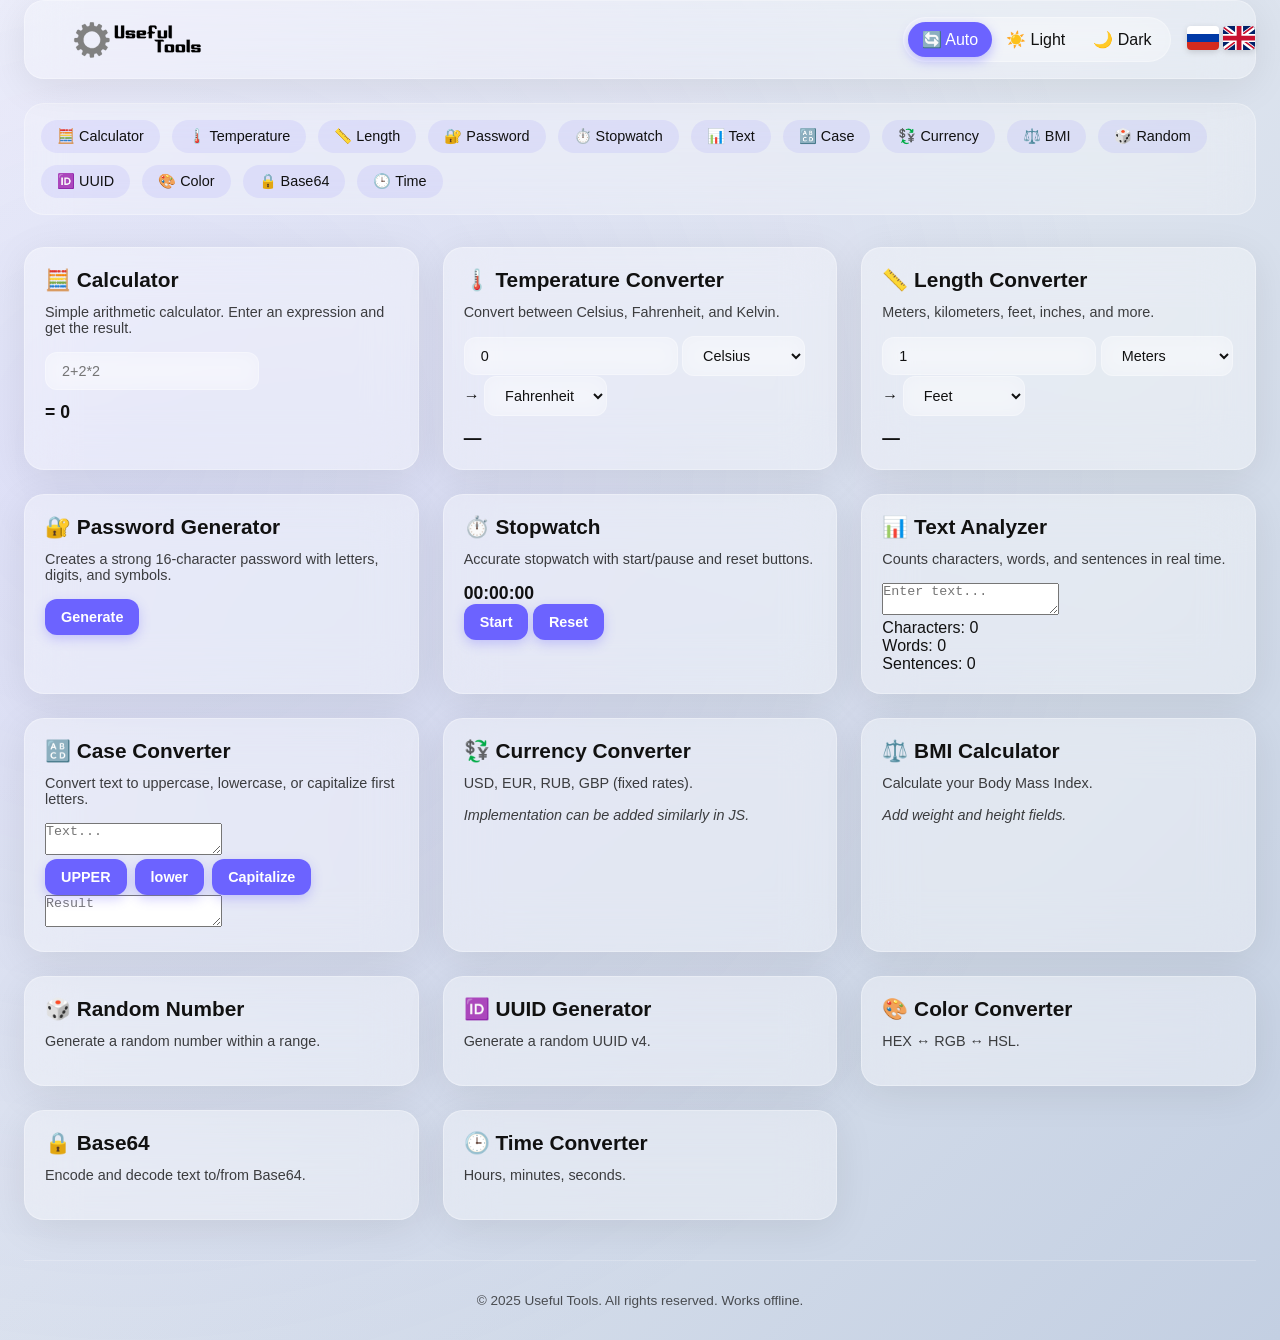
==== commit 4eb27a56: "Коммит" ====
--- a/en/index.html
+++ b/en/index.html
@@ -1,414 +1,285 @@
 <!DOCTYPE html>
 <html lang="en">
 <head>
-    <meta charset="UTF-8">
-    <meta name="viewport" content="width=device-width, initial-scale=1.0, viewport-fit=cover">
-    <title>Useful Tools | Calculators, Generators, Converters</title>
-    <meta name="description" content="Free online tools: percentage calculator, BMI, currency converter, password generator and 20+ more. Works on any device.">
-    <meta name="keywords" content="calculator, converter, generator, tools, online, BMI, percentage, age, QR code, password">
-    <meta name="author" content="Useful Tools">
-    <meta name="robots" content="index, follow">
-    <link rel="canonical" href="https://poleznyeinstrumenty.github.io/en/">
-    <!-- hreflang -->
-    <link rel="alternate" hreflang="ru" href="https://poleznyeinstrumenty.github.io/">
-    <link rel="alternate" hreflang="en" href="https://poleznyeinstrumenty.github.io/en/">
-    <!-- Open Graph -->
-    <meta property="og:title" content="Useful Tools">
-    <meta property="og:description" content="20+ free online tools: calculators, converters, generators. Theme switcher, responsive, two languages.">
-    <meta property="og:image" content="https://poleznyeinstrumenty.github.io/images/og-image.png">
-    <meta property="og:url" content="https://poleznyeinstrumenty.github.io/en/">
-    <meta property="og:type" content="website">
-    <meta property="og:locale" content="en_US">
-    <meta name="twitter:card" content="summary_large_image">
-    <meta name="twitter:title" content="Useful Tools">
-    <meta name="twitter:description" content="20+ online tools for any task">
-    <meta name="twitter:image" content="https://poleznyeinstrumenty.github.io/images/og-image.png">
-    <!-- Schema.org (JSON-LD) -->
-    <script type="application/ld+json">
+  <meta charset="UTF-8">
+  <meta name="viewport" content="width=device-width, initial-scale=1.0, viewport-fit=cover">
+  <title>Useful Tools – calculators, generators, converters online</title>
+  <meta name="description" content="Free online tools: calculator, temperature converter, length converter, password generator, stopwatch, text analyzer, case converter, and more. Works offline.">
+  <meta name="keywords" content="calculator, converter, password generator, stopwatch, tools, online, free, utilities">
+  <meta name="author" content="Useful Tools">
+  <meta name="robots" content="index, follow">
+  <link rel="canonical" href="https://poleznyeinstrumenty.github.io/en/">
+  <link rel="alternate" hreflang="ru" href="https://poleznyeinstrumenty.github.io/">
+  <link rel="alternate" hreflang="en" href="https://poleznyeinstrumenty.github.io/en/">
+  <link rel="alternate" hreflang="x-default" href="https://poleznyeinstrumenty.github.io/">
+
+  <!-- Open Graph -->
+  <meta property="og:title" content="Useful Tools – calculators, generators, converters online">
+  <meta property="og:description" content="A collection of free online tools: calculators, converters, generators, and utilities.">
+  <meta property="og:image" content="https://poleznyeinstrumenty.github.io/images/apple-touch-icon-180x180.png">
+  <meta property="og:image:width" content="180">
+  <meta property="og:image:height" content="180">
+  <meta property="og:url" content="https://poleznyeinstrumenty.github.io/en/">
+  <meta property="og:type" content="website">
+  <meta property="og:locale" content="en_US">
+  <meta property="og:site_name" content="Useful Tools">
+
+  <!-- Twitter Card -->
+  <meta name="twitter:card" content="summary">
+  <meta name="twitter:title" content="Useful Tools">
+  <meta name="twitter:description" content="Free online tools: calculators, converters, password generator, and much more.">
+  <meta name="twitter:image" content="https://poleznyeinstrumenty.github.io/images/apple-touch-icon-180x180.png">
+
+  <!-- Schema.org JSON-LD -->
+  <script type="application/ld+json">
     {
       "@context": "https://schema.org",
       "@type": "WebSite",
       "name": "Useful Tools",
       "url": "https://poleznyeinstrumenty.github.io/en/",
-      "description": "Collection of free online tools",
-      "inLanguage": "en",
       "potentialAction": {
         "@type": "SearchAction",
-        "target": "https://poleznyeinstrumenty.github.io/en/search?q={search_term_string}",
+        "target": "https://poleznyeinstrumenty.github.io/en/?q={search_term_string}",
         "query-input": "required name=search_term_string"
       }
     }
-    </script>
-    <!-- 60 favicon – полный список (укажите все файлы из вашей папки images/) -->
-    <link rel="icon" type="image/png" sizes="16x16" href="../images/favicon-16x16.png">
-    <link rel="icon" type="image/png" sizes="32x32" href="../images/favicon-32x32.png">
-    <link rel="icon" type="image/x-icon" href="../images/favicon.ico">
-    <link rel="apple-touch-icon" sizes="180x180" href="../images/apple-touch-icon-180x180.png">
-    <link rel="apple-touch-icon" sizes="60x60" href="../images/apple-touch-icon-60x60.png">
-    <link rel="apple-touch-icon" sizes="72x72" href="../images/apple-touch-icon-72x72.png">
-    <link rel="apple-touch-icon" sizes="76x76" href="../images/apple-touch-icon-76x76.png">
-    <link rel="apple-touch-icon" sizes="114x114" href="../images/apple-touch-icon-114x114.png">
-    <link rel="apple-touch-icon" sizes="120x120" href="../images/apple-touch-icon-120x120.png">
-    <link rel="apple-touch-icon" sizes="144x144" href="../images/apple-touch-icon-144x144.png">
-    <link rel="apple-touch-icon" sizes="152x152" href="../images/apple-touch-icon-152x152.png">
-    <link rel="apple-touch-icon" sizes="167x167" href="../images/apple-touch-icon-167x167.png">
-    <link rel="icon" type="image/png" sizes="16x16" href="../images/favicon-16x16.png">
-    <link rel="icon" type="image/png" sizes="32x32" href="../images/favicon-32x32.png">
-    <link rel="icon" type="image/webp" sizes="16x16" href="../images/favicon-16x16.webp">
-    <link rel="icon" type="image/webp" sizes="32x32" href="../images/favicon-32x32.webp">
-    <link rel="icon" type="image/x-icon" href="../images/favicon.ico">
-    <link rel="icon" type="image/svg+xml" href="../images/favicon.svg">
-    <link rel="apple-touch-icon" href="../images/apple-touch-icon.png">
-    <link rel="mask-icon" href="../images/maskable-icon-512x512.png" color="#000000">
-    <meta name="msapplication-TileImage" content="../images/mstile-310x310.png">
-    <meta name="msapplication-TileColor" content="#000000">
-    <!-- ... добавьте сюда остальные 40 строк по аналогии (все пути должны вести на ../images/...) -->
-    <link rel="stylesheet" href="../css/style.css">
+  </script>
+  <script type="application/ld+json">
+    {
+      "@context": "https://schema.org",
+      "@type": "Organization",
+      "name": "Useful Tools",
+      "url": "https://poleznyeinstrumenty.github.io/en/",
+      "logo": "https://poleznyeinstrumenty.github.io/images/apple-touch-icon-180x180.png"
+    }
+  </script>
+
+  <!-- ВСЕ 60 FAVICONS (SVG основной) -->
+  <link rel="icon" type="image/svg+xml" href="/images/favicon.svg">
+  <link rel="icon" type="image/png" sizes="16x16" href="/images/favicon-16x16.png">
+  <link rel="icon" type="image/png" sizes="32x32" href="/images/favicon-32x32.png">
+  <link rel="icon" type="image/png" sizes="48x48" href="/images/favicon-48x48.png">
+  <link rel="icon" type="image/webp" sizes="16x16" href="/images/favicon-16x16.webp">
+  <link rel="icon" type="image/webp" sizes="32x32" href="/images/favicon-32x32.webp">
+  <link rel="icon" type="image/webp" sizes="48x48" href="/images/favicon-48x48.webp">
+  <link rel="icon" type="image/webp" sizes="96x96" href="/images/favicon-96x96.png">
+  <link rel="icon" type="image/x-icon" href="/images/favicon.ico">
+  <link rel="icon" type="image/x-icon" sizes="16x16" href="/images/favicon-16x16.ico">
+  <link rel="icon" type="image/x-icon" sizes="32x32" href="/images/favicon-32x32.ico">
+  <link rel="icon" type="image/x-icon" sizes="48x48" href="/images/favicon-48x48.ico">
+  <link rel="icon" type="image/x-icon" sizes="120x120" href="/images/favicon-120x120.ico">
+  <link rel="icon" type="image/x-icon" sizes="180x180" href="/images/favicon-180x180.ico">
+  <link rel="apple-touch-icon" sizes="57x57" href="/images/apple-icon-57x57.png">
+  <link rel="apple-touch-icon" sizes="60x60" href="/images/apple-icon-60x60.png">
+  <link rel="apple-touch-icon" sizes="72x72" href="/images/apple-icon-72x72.png">
+  <link rel="apple-touch-icon" sizes="76x76" href="/images/apple-icon-76x76.png">
+  <link rel="apple-touch-icon" sizes="114x114" href="/images/apple-icon-114x114.png">
+  <link rel="apple-touch-icon" sizes="120x120" href="/images/apple-icon-120x120.png">
+  <link rel="apple-touch-icon" sizes="144x144" href="/images/apple-icon-144x144.png">
+  <link rel="apple-touch-icon" sizes="152x152" href="/images/apple-icon-152x152.png">
+  <link rel="apple-touch-icon" sizes="180x180" href="/images/apple-icon-180x180.png">
+  <link rel="apple-touch-icon" href="/images/apple-touch-icon.png">
+  <link rel="apple-touch-icon" sizes="60x60" href="/images/apple-touch-icon-60x60.png">
+  <link rel="apple-touch-icon" sizes="72x72" href="/images/apple-touch-icon-72x72.png">
+  <link rel="apple-touch-icon" sizes="76x76" href="/images/apple-touch-icon-76x76.png">
+  <link rel="apple-touch-icon" sizes="114x114" href="/images/apple-touch-icon-114x114.png">
+  <link rel="apple-touch-icon" sizes="120x120" href="/images/apple-touch-icon-120x120.png">
+  <link rel="apple-touch-icon" sizes="144x144" href="/images/apple-touch-icon-144x144.png">
+  <link rel="apple-touch-icon" sizes="152x152" href="/images/apple-touch-icon-152x152.png">
+  <link rel="apple-touch-icon" sizes="167x167" href="/images/apple-touch-icon-167x167.png">
+  <link rel="apple-touch-icon" sizes="180x180" href="/images/apple-touch-icon-180x180.png">
+  <link rel="mask-icon" href="/images/favicon.svg" color="#6c63ff">
+  <meta name="apple-mobile-web-app-capable" content="yes">
+  <meta name="apple-mobile-web-app-status-bar-style" content="black-translucent">
+  <meta name="apple-mobile-web-app-title" content="Полезные Инструменты">
+  <link rel="manifest" href="/manifest.json">
+  <meta name="msapplication-TileImage" content="/images/mstile-150x150.png">
+  <meta name="msapplication-TileColor" content="#6c63ff">
+  <meta name="msapplication-config" content="/browserconfig.xml" />
+  <!-- Остальные изображения для разных размеров -->
+  <link rel="icon" type="image/png" sizes="96x96" href="/images/favicon-96x96.png">
+  <link rel="icon" type="image/png" sizes="120x120" href="/images/favicon-120x120.png">
+  <link rel="icon" type="image/webp" sizes="120x120" href="/images/favicon-120x120.webp">
+  <link rel="icon" type="image/png" sizes="180x180" href="/images/favicon-180x180.png">
+  <link rel="icon" type="image/webp" sizes="180x180" href="/images/favicon-180x180.webp">
+  <link rel="icon" type="image/png" sizes="192x192" href="/images/android-icon-192x192.png">
+  <link rel="icon" type="image/png" sizes="256x256" href="/images/android-chrome-256x256.png">
+  <link rel="icon" type="image/png" sizes="384x384" href="/images/android-chrome-384x384.png">
+  <link rel="icon" type="image/png" sizes="512x512" href="/images/android-chrome-512x512.png">
+  <link rel="icon" type="image/png" sizes="1024x1024" href="/images/android-chrome-1024x1024.png">
+  <meta name="theme-color" content="#6c63ff" media="(prefers-color-scheme: light)">
+  <meta name="theme-color" content="#1e1e2f" media="(prefers-color-scheme: dark)">
+  <link rel="stylesheet" href="/style.css">
 </head>
-<body data-theme="system">
+<body itemscope itemtype="http://schema.org/WebPage">
+  <div class="container">
     <header class="header glass">
-        <div class="container header__inner">
-            <!-- Логотип SVG (переключение по теме) -->
-            <a href="/en/" class="logo-link">
-    <div class="logo">
-        <!-- Английский логотип для светлой темы (чёрный) -->
-				<svg class="logo-svg logo-light" xmlns="http://www.w3.org/2000/svg" width="812" height="230" viewBox="0 0 812 230" style="height:40px; width:auto;">
-					<path fill="rgb(127,127,127)" stroke="rgb(127,127,127)" stroke-width="1" opacity="0.9921568627450981" d="M 105 2 L 107.5 3 L 110.5 2 L 109.5 4 L 105 5 L 102.5 21 L 101 14.5 L 101 12.5 L 101 10 Q 103.7 11.1 103 8.5 L 102 5.5 L 103.5 3 L 105 3.5 L 105 2 Z "/>
-					<path fill="rgb(127,127,127)" stroke="rgb(127,127,127)" stroke-width="1" opacity="0.9921568627450981" d="M 120 2 L 126 4.5 Q 125 8.3 128 7 L 128 9.5 L 127 12.5 L 128 14.5 L 127 16.5 L 129 19.5 L 128 23.5 L 129 25.5 L 126 23.5 L 126 13.5 L 124 5 L 120 4 L 120 2 Z "/>
-					<path fill="rgb(127,127,127)" stroke="rgb(127,127,127)" stroke-width="1" opacity="0.9921568627450981" d="M 67.5 12 L 73 15.5 L 62.5 17 L 63 15.5 L 63.5 14 L 65 14.5 Q 64.3 12.3 66.5 13 L 67.5 12 Z "/>
-					<path fill="rgb(127,127,127)" stroke="rgb(127,127,127)" stroke-width="1" opacity="0.9921568627450981" d="M 160.5 12 L 165 15.5 L 163.5 15 L 157 17 L 155.5 20 L 155 18.5 Q 157.8 17.4 157 14 L 161 13.5 L 160.5 12 Z "/>
-					<path fill="rgb(127,127,127)" stroke="rgb(127,127,127)" stroke-width="1" opacity="0.9921568627450981" d="M 167.5 15 L 166.5 17 L 167.5 15 Z "/>
-					<path fill="rgb(127,127,127)" stroke="rgb(127,127,127)" stroke-width="1" opacity="0.9921568627450981" d="M 60.5 16 L 61 17.5 L 54 22.5 L 53 29.5 L 57 36.5 L 57 39.5 L 55 40.5 L 50 23.5 L 51.5 21 L 53.5 21 L 56 19.5 L 56.5 18 L 58.5 19 L 60.5 16 Z "/>
-					<path fill="rgb(127,127,127)" stroke="rgb(127,127,127)" stroke-width="1" opacity="0.9921568627450981" d="M 73.5 18 L 75.5 21 L 77 20.5 Q 74.5 22 78 23.5 L 79 27.5 L 78 27.5 L 73 19.5 L 73.5 18 Z "/>
-					<path fill="rgb(127,127,127)" stroke="rgb(127,127,127)" stroke-width="1" opacity="0.9921568627450981" d="M 169 18 L 173.5 20 L 175 19.5 L 176.5 22 Q 179.1 21.2 178 24.5 L 178 26.5 L 175 34.5 L 175.5 36 L 174 32.5 Q 177 30.5 176 24.5 Q 173.7 20.4 169 20 L 169 18 Z "/>
-					<path fill="rgb(127,127,127)" stroke="rgb(127,127,127)" stroke-width="1" opacity="0.9921568627450981" d="M 152.5 20 L 154 22.5 L 151 28 L 148.5 29 L 146 28.5 L 152 24.5 L 151.5 23 L 150 23.5 L 153 22.5 L 152.5 20 Z "/>
-					<path fill="rgb(127,127,127)" stroke="rgb(127,127,127)" stroke-width="1" opacity="0.9921568627450981" d="M 101.5 22 L 102 23.5 L 98.5 28 L 96 26.5 L 100 24.5 L 99.5 23 L 101 23.5 L 101.5 22 Z "/>
-					<path fill="rgb(127,127,127)" stroke="rgb(127,127,127)" stroke-width="1" opacity="0.9921568627450981" d="M 171.5 45 L 172.5 47 L 174 46.5 L 173 47.5 L 178.5 54 L 172 48.5 L 171.5 45 Z "/>
-					<path fill="rgb(127,127,127)" stroke="rgb(127,127,127)" stroke-width="1" opacity="0.9921568627450981" d="M 53.5 48 L 52.5 50 L 53.5 48 Z "/>
-					<path fill="rgb(127,127,127)" stroke="rgb(127,127,127)" stroke-width="1" opacity="0.9921568627450981" d="M 24 50 L 30.5 50 L 41 55 L 42 57.5 L 40.5 57 L 37.5 57 L 27.5 52 L 23 54.5 L 21.5 57 L 20 54.5 L 24 52 L 24 50 Z "/>
-					<path fill="rgb(127,127,127)" stroke="rgb(127,127,127)" stroke-width="1" opacity="0.9921568627450981" d="M 199 50 Q 206.2 48.5 208 53.5 Q 205.8 54.8 208.5 56 Q 210.8 55.3 210 57.5 L 210.5 60 L 212 60.5 L 211.5 62 L 213 62.5 L 213 64.5 L 214 69.5 L 213 69.5 L 213 67 Q 210 68.3 211 64.5 L 203.5 52 L 191.5 56 L 190.5 54 L 192.5 55 L 195 54 L 195.5 52 L 197 52.5 L 197.5 51 L 199 51.5 L 199 50 Z "/>
-					<path fill="rgb(127,127,127)" stroke="rgb(127,127,127)" stroke-width="1" opacity="0.9921568627450981" d="M 184.5 56 L 187 56.5 L 184.5 57 L 184.5 56 Z "/>
-					<path fill="rgb(127,127,127)" stroke="rgb(127,127,127)" stroke-width="1" opacity="0.9921568627450981" d="M 17.5 60 L 19 62.5 L 16 67.5 L 17 71 L 14 69.5 L 16 64.5 L 15.5 63 L 17 63.5 L 18 61.5 L 17.5 60 Z "/>
-					<path fill="rgb(127,127,127)" stroke="rgb(127,127,127)" stroke-width="1" opacity="0.9921568627450981" d="M 144.5 66 L 151 70 Q 149.9 72.7 152.5 72 L 154.5 76 L 157 77.5 L 159.5 81 Q 161.8 80.3 161 82.5 L 164 85.5 L 167 92.5 L 168 99.5 L 171 104.5 L 171 109 Q 165.8 110.8 168 103.5 Q 164.4 87.6 155.5 77 L 154 77.5 L 152 73 L 149 71.5 L 148.5 70 L 147 70.5 L 144.5 66 Z "/>
-					<path fill="rgb(127,127,127)" stroke="rgb(127,127,127)" stroke-width="1" opacity="0.9921568627450981" d="M 16.5 72 L 19.5 73 L 21 73.5 L 18.5 75 L 16.5 72 Z "/>
-					<path fill="rgb(127,127,127)" stroke="rgb(127,127,127)" stroke-width="1" opacity="0.9921568627450981" d="M 202.5 80 L 200 83.5 L 199.5 86 L 199 83.5 L 202.5 80 Z "/>
-					<path fill="rgb(127,127,127)" stroke="rgb(127,127,127)" stroke-width="1" opacity="0.9921568627450981" d="M 29.5 81 L 28.5 83 L 29.5 81 Z "/>
-					<path fill="rgb(127,127,127)" stroke="rgb(127,127,127)" stroke-width="1" opacity="0.9921568627450981" d="M 29.5 84 L 30 86.5 L 29 86.5 L 29.5 84 Z "/>
-					<path fill="rgb(127,127,127)" stroke="rgb(127,127,127)" stroke-width="1" opacity="0.9921568627450981" d="M 198.5 88 L 200 89.5 L 201 98.5 L 200 98.5 Q 196.6 95 198.5 88 Z "/>
-					<path fill="rgb(127,127,127)" stroke="rgb(127,127,127)" stroke-width="1" opacity="0.9921568627450981" d="M 28.5 89 Q 31 90 30 94.5 L 28.5 98 L 27 94.5 L 29 94.5 L 28.5 89 Z "/>
-					<path fill="rgb(127,127,127)" stroke="rgb(127,127,127)" stroke-width="1" opacity="0.9921568627450981" d="M 25.5 99 Q 29 101 24.5 103 L 20 101.5 L 22.5 101 L 24.5 102 L 25.5 99 Z "/>
-					<path fill="rgb(127,127,127)" stroke="rgb(127,127,127)" stroke-width="1" opacity="0.9921568627450981" d="M 203.5 99 L 205.5 101 Q 210 100 211 102.5 Q 211.8 105.1 208.5 104 L 202 102 L 203.5 99 Z "/>
-					<path fill="rgb(127,127,127)" stroke="rgb(127,127,127)" stroke-width="1" opacity="0.9921568627450981" d="M 10 102 L 13.5 103 L 15.5 102 L 16.5 104 L 7.5 105 L 5 107.5 L 4.5 109 L 4 105.5 L 5.5 103 L 8.5 104 Q 11.1 104.7 10 102 Z "/>
-					<path fill="rgb(127,127,127)" stroke="rgb(127,127,127)" stroke-width="1" opacity="0.9921568627450981" d="M 213.5 102 Q 222.2 100.8 225 105.5 L 227 120.5 L 225 124.5 L 225.5 126 L 223 125.5 Q 225.8 123.7 224 117.5 L 223 113.5 L 224 108.5 L 223 106 L 212 103.5 L 213.5 102 Z "/>
-					<path fill="rgb(127,127,127)" stroke="rgb(127,127,127)" stroke-width="1" opacity="0.9921568627450981" d="M 59.5 106 L 61 111.5 L 59 112 L 60 115.5 L 59.5 117 L 61 117.5 L 60 119.5 L 60 121.5 L 62 124.5 L 61 127.5 L 63 129.5 L 64 132.5 L 63.5 134 Q 66.5 133.1 65 137.5 Q 68.1 139.3 66.5 141 Q 69.1 140.2 68 143.5 L 72 146.5 L 71.5 148 L 78 153.5 L 80 156.5 L 84 158.5 L 84.5 160 L 86 159.5 Q 84.8 162.3 83.5 160 L 80 159 L 80 157 L 76 157 L 76 155.5 Q 66.6 147.4 61 135.5 L 57 116.5 L 59.5 106 Z "/>
-					<path fill="rgb(127,127,127)" stroke="rgb(127,127,127)" stroke-width="1" opacity="0.9921568627450981" d="M 2.5 111 L 3 119.5 L 2 119.5 L 2.5 111 Z "/>
-					<path fill="rgb(127,127,127)" stroke="rgb(127,127,127)" stroke-width="1" opacity="0.9921568627450981" d="M 168.5 119 L 171 120.5 L 168 128.5 L 168 132.5 L 162.5 142 L 160.5 143 L 161 141.5 L 163 136 L 165 135.5 L 165 133.5 L 167 130.5 L 166 128.5 Q 169.5 127 167 125.5 Q 166.3 123.3 168.5 124 L 168 122.5 L 168.5 119 Z "/>
-					<path fill="rgb(127,127,127)" stroke="rgb(127,127,127)" stroke-width="1" opacity="0.9921568627450981" d="M 4.5 122 L 5 125 L 8 125.5 L 3.5 126 L 4 124.5 L 4.5 122 Z "/>
-					<path fill="rgb(127,127,127)" stroke="rgb(127,127,127)" stroke-width="1" opacity="0.9921568627450981" d="M 200.5 132 L 201 136 Q 198 137.3 199 133.5 L 200.5 132 Z "/>
-					<path fill="rgb(127,127,127)" stroke="rgb(127,127,127)" stroke-width="1" opacity="0.9921568627450981" d="M 28.5 133 L 31 137.5 L 28 139.5 L 29 137.5 Q 25.5 136 28 134.5 L 28.5 133 Z "/>
-					<path fill="rgb(127,127,127)" stroke="rgb(127,127,127)" stroke-width="1" opacity="0.9921568627450981" d="M 199.5 138 L 200 139.5 L 198.5 142 L 198 140.5 L 199.5 138 Z "/>
-					<path fill="rgb(127,127,127)" stroke="rgb(127,127,127)" stroke-width="1" opacity="0.9921568627450981" d="M 30.5 140 L 31 141.5 L 29 142.5 L 30.5 140 Z "/>
-					<path fill="rgb(127,127,127)" stroke="rgb(127,127,127)" stroke-width="1" opacity="0.9921568627450981" d="M 197.5 143 L 198.5 145 L 199.5 143 L 200 144.5 L 199 147.5 L 199.5 149 L 201 148.5 L 200.5 150 Q 203.8 148.9 203 151.5 L 205 151.5 Q 202.8 152.8 205.5 154 L 207.5 155 L 209 154.5 L 208.5 156 Q 211.8 154.9 211 157.5 L 215 159.5 L 213.5 163 L 211.5 160 Q 209.3 160.8 210 158.5 L 206 157 L 204.5 154 L 200 152 L 197 146.5 L 197.5 143 Z "/>
-					<path fill="rgb(127,127,127)" stroke="rgb(127,127,127)" stroke-width="1" opacity="0.9921568627450981" d="M 160.5 144 L 160 145.5 L 154.5 153 L 153.5 151 L 155 151.5 L 158 147.5 Q 155.8 146.2 158.5 145 L 160.5 144 Z "/>
-					<path fill="rgb(127,127,127)" stroke="rgb(127,127,127)" stroke-width="1" opacity="0.9921568627450981" d="M 31.5 146 L 31 147.5 Q 32.1 150.8 29.5 150 Q 27.8 153.8 26 150.5 L 31.5 146 Z "/>
-					<path fill="rgb(127,127,127)" stroke="rgb(127,127,127)" stroke-width="1" opacity="0.9921568627450981" d="M 24.5 151 L 26 154 L 23.5 153 L 23 156 L 19 158.5 Q 16.2 160.2 17 165.5 L 21 171.5 L 21 174.5 L 19 173.5 L 19 171.5 L 14 164.5 L 14 160.5 L 15.5 158 L 17 158.5 L 20.5 154 L 22 154.5 L 24.5 151 Z "/>
-					<path fill="rgb(127,127,127)" stroke="rgb(127,127,127)" stroke-width="1" opacity="0.9921568627450981" d="M 150.5 155 L 152 155.5 L 148.5 158 L 150.5 155 Z "/>
-					<path fill="rgb(127,127,127)" stroke="rgb(127,127,127)" stroke-width="1" opacity="0.9921568627450981" d="M 88 162 Q 91.4 161.3 92.5 164 L 94 163.5 L 94.5 165 L 96.5 165 Q 99.8 163.9 99 166.5 L 101 166.5 Q 101.9 169.9 96.5 168 L 94 167 Q 95.3 163.3 89.5 165 L 88 162 Z "/>
-					<path fill="rgb(127,127,127)" stroke="rgb(127,127,127)" stroke-width="1" opacity="0.9921568627450981" d="M 140.5 162 L 142 162.5 L 139.5 164 L 140.5 162 Z "/>
-					<path fill="rgb(127,127,127)" stroke="rgb(127,127,127)" stroke-width="1" opacity="0.9921568627450981" d="M 183.5 173 L 186 173.5 L 183.5 174 L 183.5 173 Z "/>
-					<path fill="rgb(127,127,127)" stroke="rgb(127,127,127)" stroke-width="1" opacity="0.9921568627450981" d="M 189.5 173 L 188.5 175 L 189.5 173 Z "/>
-					<path fill="rgb(127,127,127)" stroke="rgb(127,127,127)" stroke-width="1" opacity="0.9921568627450981" d="M 179.5 174 L 173.5 181 L 172 180.5 L 176 177.5 Q 175.3 175.3 177.5 176 L 179.5 174 Z "/>
-					<path fill="rgb(127,127,127)" stroke="rgb(127,127,127)" stroke-width="1" opacity="0.9921568627450981" d="M 191.5 174 L 193 174.5 L 190.5 176 L 191.5 174 Z "/>
-					<path fill="rgb(127,127,127)" stroke="rgb(127,127,127)" stroke-width="1" opacity="0.9921568627450981" d="M 206 174 L 208 174.5 L 206 177.5 Q 208.3 178.8 205.5 180 L 204 179.5 Q 204.8 182.1 201.5 181 L 196 177.5 L 200.5 177 L 203.5 178 L 206 174 Z "/>
-					<path fill="rgb(127,127,127)" stroke="rgb(127,127,127)" stroke-width="1" opacity="0.9921568627450981" d="M 33.5 176 L 34.5 178 L 32.5 178 Q 30.3 177.3 31 179.5 L 29.5 179 Q 27.3 178.3 28 180.5 L 26.5 180 Q 22.8 180.8 22 178.5 L 24 178.5 L 24.5 177 L 29.5 178 L 33.5 176 Z "/>
-					<path fill="rgb(127,127,127)" stroke="rgb(127,127,127)" stroke-width="1" opacity="0.9921568627450981" d="M 51.5 177 L 53.5 180 L 51.5 177 Z "/>
-					<path fill="rgb(127,127,127)" stroke="rgb(127,127,127)" stroke-width="1" opacity="0.9921568627450981" d="M 57.5 188 L 58 189.5 L 53 203.5 L 54 206 Q 56.7 204.9 56 207.5 Q 58.3 208.7 55.5 210 L 51 206.5 L 50 203.5 L 52 197 L 54 196.5 L 54 194.5 L 54.5 192 L 56 192.5 L 55 189.5 L 57 189.5 L 57.5 188 Z "/>
-					<path fill="rgb(127,127,127)" stroke="rgb(127,127,127)" stroke-width="1" opacity="0.9921568627450981" d="M 171.5 189 L 174 189.5 L 173 192 Q 176 190.8 175 194.5 L 176 199 Q 179 197.8 178 201.5 L 179 204.5 L 175.5 207 L 176 205.5 Q 175.5 199 172 195.5 L 171.5 189 Z "/>
-					<path fill="rgb(127,127,127)" stroke="rgb(127,127,127)" stroke-width="1" opacity="0.9921568627450981" d="M 92.5 199 L 101 202 L 103 206.5 Q 101.5 212 104 213.5 L 104 215.5 L 105 224 L 111.5 225 L 114.5 224 L 123.5 224 L 125 222.5 L 126 214.5 L 126 212.5 Q 125 204.5 129.5 202 Q 132.5 203.5 129.5 205 L 128 205.5 L 128 207.5 L 129 209.5 L 127 212.5 L 127 214.5 L 128 221.5 L 125.5 226 L 123.5 227 L 121.5 227 L 119.5 226 L 117.5 226 L 114.5 227 L 112.5 226 Q 111.2 228.2 106.5 227 L 103 226 L 101 215.5 L 102 212.5 L 99 202 L 96.5 203 L 96 201 L 92.5 202 L 92.5 199 Z "/>
-					<path fill="rgb(127,127,127)" stroke="rgb(127,127,127)" stroke-width="1" opacity="0.9921568627450981" d="M 80.5 200 L 83 200.5 Q 81 204.2 79 202.5 L 78 204.5 L 78.5 206 Q 75.8 204.8 78 203.5 L 80.5 200 Z "/>
-					<path fill="rgb(127,127,127)" stroke="rgb(127,127,127)" stroke-width="1" opacity="0.9921568627450981" d="M 146.5 200 L 147.5 202 L 146.5 200 Z "/>
-					<path fill="rgb(127,127,127)" stroke="rgb(127,127,127)" stroke-width="1" opacity="0.9921568627450981" d="M 149.5 202 L 154 209 L 157 210.5 L 158.5 213 L 164 214.5 L 162 215 Q 163.1 217.7 160.5 217 L 154 211.5 Q 155.1 208.2 152.5 209 L 151.5 206 L 149 204.5 L 149.5 202 Z "/>
-					<path fill="rgb(127,127,127)" stroke="rgb(127,127,127)" stroke-width="1" opacity="0.9921568627450981" d="M 75.5 207 L 76.5 209 L 75 208.5 L 68.5 217 L 65 214.5 L 72 211.5 L 75.5 207 Z "/>
-					<path fill="rgb(127,127,127)" stroke="rgb(127,127,127)" stroke-width="1" opacity="0.9921568627450981" d="M 60.5 210 L 63 211 Q 64.1 213.7 61.5 213 L 60.5 210 Z "/>
-					<path fill="rgb(0,0,0)" stroke="rgb(0,0,0)" stroke-width="1" opacity="0" d="M 0 0 L 811.5 0 L 812 0.5 L 812 230 L 0.5 230 L 0 229.5 L 0 0 Z M 108 1 L 105 2 L 101 8 L 101 15 L 99 24 L 97 26 L 86 29 L 83 28 L 71 12 Q 65 11 63 14 L 50 23 L 50 29 L 56 43 L 56 46 L 46 56 L 41 55 L 29 49 L 24 50 Q 17 57 13 68 L 14 72 L 29 84 L 26 99 L 23 101 L 15 101 L 5 103 L 2 108 L 2 123 L 3 126 L 8 129 L 24 130 L 27 135 L 29 142 Q 30 147 28 149 L 19 155 L 13 162 L 21 178 L 26 181 L 32 180 L 43 174 L 47 174 L 56 184 Q 55 195 50 202 L 51 208 L 67 217 L 72 216 L 84 200 L 98 203 L 100 207 L 100 217 L 102 225 L 107 228 L 126 227 L 128 224 L 129 207 L 130 204 L 146 200 L 159 217 L 163 217 L 177 209 L 179 206 L 178 199 L 173 188 Q 172 181 177 180 Q 179 181 178 179 L 184 174 L 187 174 L 201 181 L 205 181 L 208 178 L 216 163 L 215 160 L 200 147 L 203 133 L 207 130 L 214 130 L 224 128 L 227 123 Q 228 112 226 105 L 223 102 L 205 100 Q 200 94 200 84 L 212 75 L 216 70 L 208 53 L 204 49 L 199 50 L 187 56 L 183 55 L 173 46 L 173 43 L 180 26 L 179 23 L 176 19 L 163 12 L 158 13 L 147 28 L 140 28 L 132 25 L 129 22 L 128 5 L 124 1 L 108 1 Z M 243 23 L 243 98 L 244 100 L 250 104 L 296 104 L 300 102 L 303 97 L 303 23 L 284 23 L 283 24 L 283 94 L 271 94 L 267 92 L 263 88 L 263 24 L 263 23 L 243 23 Z M 471 23 L 466 24 L 460 31 L 460 64 L 455 65 L 450 71 L 450 74 L 460 74 L 460 75 L 460 104 L 480 104 L 480 74 L 493 74 L 495 73 Q 500 70 500 64 L 486 63 L 480 57 L 480 34 L 494 34 L 496 35 L 500 41 L 500 44 L 510 44 L 510 31 L 509 29 L 505 24 L 500 23 L 471 23 Z M 587 23 L 587 98 L 588 100 L 594 104 L 607 104 L 607 24 L 607 23 L 587 23 Z M 319 54 L 313 61 L 313 78 L 314 80 L 321 84 L 353 84 L 353 85 L 353 94 L 341 94 L 334 89 L 313 89 L 314 100 L 320 104 L 366 104 L 370 102 L 373 97 L 373 82 L 371 78 L 367 74 L 334 74 L 333 74 L 333 64 L 347 64 L 351 68 L 352 69 L 373 69 Q 374 61 371 58 L 367 54 L 319 54 Z M 389 54 L 383 61 L 383 98 L 384 100 L 390 104 L 436 104 L 440 102 Q 444 99 443 94 L 411 94 L 407 92 Q 402 90 403 84 L 436 84 L 438 83 L 443 77 L 443 62 L 441 58 L 437 54 L 389 54 Z M 517 54 L 517 98 L 518 100 L 524 104 L 570 104 L 574 102 L 577 97 L 577 54 L 557 54 L 557 94 L 545 94 L 541 92 L 537 88 L 537 54 L 517 54 Z M 497 113 L 498 119 L 506 124 L 517 124 L 517 125 L 517 194 L 537 194 L 537 125 L 538 124 L 557 124 Q 558 124 557 120 L 552 114 L 547 113 L 497 113 Z M 702 113 L 702 188 L 703 190 L 709 194 L 722 194 L 722 114 L 722 113 L 702 113 Z M 568 144 L 562 151 L 562 188 L 563 190 L 569 194 L 615 194 L 619 192 L 622 187 L 622 152 L 620 148 L 616 144 L 568 144 Z M 638 144 L 632 151 L 632 188 L 633 190 L 639 194 L 685 194 L 689 192 L 692 187 L 692 152 L 690 148 L 686 144 L 638 144 Z M 737 144 L 731 151 L 731 168 L 732 170 L 739 174 L 771 174 L 771 175 L 771 184 L 759 184 L 752 179 L 731 179 L 732 190 L 738 194 L 784 194 L 788 192 L 791 187 L 791 172 L 789 168 L 785 164 L 752 164 L 751 164 L 751 154 L 765 154 L 769 158 L 770 159 L 791 159 Q 792 151 789 148 L 785 144 L 737 144 Z "/>
-					<path fill="rgb(0,0,0)" stroke="rgb(0,0,0)" stroke-width="1" opacity="0" d="M 105.5 60 L 123.5 60 L 134.5 63 Q 148.1 69.4 157 80.5 L 166 97.5 L 168 105.5 L 168 121.5 Q 163.1 145.1 146.5 157 Q 138.8 163.3 127.5 166 L 122.5 167 L 106.5 167 Q 86.3 163.3 75 150.5 Q 67.2 142.3 63 130.5 L 61 120.5 L 61 108.5 L 63 98.5 L 68 86.5 L 82.5 70 Q 91.5 62.5 105.5 60 Z "/>
-					<path fill="rgb(0,0,0)" stroke="rgb(0,0,0)" stroke-width="1" opacity="0" d="M 403 64 L 416.5 64 L 421 67.5 L 423 74 L 403 74 L 403 64 Z "/>
-					<path fill="rgb(0,0,0)" stroke="rgb(0,0,0)" stroke-width="1" opacity="0" d="M 582 154 L 595.5 154 L 600 157.5 L 602 161.5 L 602 184 L 589.5 184 L 583 179.5 L 582 177.5 L 582 154 Z "/>
-					<path fill="rgb(0,0,0)" stroke="rgb(0,0,0)" stroke-width="1" opacity="0" d="M 652 154 L 665.5 154 L 670 157.5 L 672 161.5 L 672 184 L 659.5 184 L 653 179.5 L 652 177.5 L 652 154 Z "/>
-					<path fill="rgb(31,32,31)" stroke="rgb(31,32,31)" stroke-width="1" opacity="0.5294117647058824" d="M 128.5 13 L 129 15.5 L 128 15.5 L 128.5 13 Z "/>
-					<path fill="rgb(31,32,31)" stroke="rgb(31,32,31)" stroke-width="1" opacity="0.5294117647058824" d="M 156.5 14 L 155.5 16 L 156.5 14 Z "/>
-					<path fill="rgb(31,32,31)" stroke="rgb(31,32,31)" stroke-width="1" opacity="0.5294117647058824" d="M 100.5 15 L 101 17.5 L 100 17.5 L 100.5 15 Z "/>
-					<path fill="rgb(31,32,31)" stroke="rgb(31,32,31)" stroke-width="1" opacity="0.5294117647058824" d="M 77.5 21 L 78.5 23 L 77.5 21 Z "/>
-					<path fill="rgb(31,32,31)" stroke="rgb(31,32,31)" stroke-width="1" opacity="0.5294117647058824" d="M 98.5 24 L 97.5 26 L 98.5 24 Z "/>
-					<path fill="rgb(31,32,31)" stroke="rgb(31,32,31)" stroke-width="1" opacity="0.5294117647058824" d="M 143.5 28 L 146 28.5 L 143.5 29 L 143.5 28 Z "/>
-					<path fill="rgb(31,32,31)" stroke="rgb(31,32,31)" stroke-width="1" opacity="0.5294117647058824" d="M 25.5 49 L 29 49.5 L 25.5 50 L 25.5 49 Z "/>
-					<path fill="rgb(31,32,31)" stroke="rgb(31,32,31)" stroke-width="1" opacity="0.5294117647058824" d="M 201.5 49 L 204 49.5 L 201.5 50 L 201.5 49 Z "/>
-					<path fill="rgb(31,32,31)" stroke="rgb(31,32,31)" stroke-width="1" opacity="0.5294117647058824" d="M 110.5 59 L 119 59.5 L 110.5 60 L 110.5 59 Z "/>
-					<path fill="rgb(31,32,31)" stroke="rgb(31,32,31)" stroke-width="1" opacity="0.5294117647058824" d="M 14.5 71 L 16.5 74 L 14.5 71 Z "/>
-					<path fill="rgb(31,32,31)" stroke="rgb(31,32,31)" stroke-width="1" opacity="0.5294117647058824" d="M 214.5 71 L 211.5 75 L 214.5 71 Z "/>
-					<path fill="rgb(31,32,31)" stroke="rgb(31,32,31)" stroke-width="1" opacity="0.5294117647058824" d="M 79.5 72 L 75.5 77 L 79.5 72 Z "/>
-					<path fill="rgb(31,32,31)" stroke="rgb(31,32,31)" stroke-width="1" opacity="0.5294117647058824" d="M 149.5 72 L 152.5 76 L 149.5 72 Z "/>
-					<path fill="rgb(31,32,31)" stroke="rgb(31,32,31)" stroke-width="1" opacity="0.5294117647058824" d="M 208.5 76 L 207.5 78 L 208.5 76 Z "/>
-					<path fill="rgb(31,32,31)" stroke="rgb(31,32,31)" stroke-width="1" opacity="0.5294117647058824" d="M 14.5 101 L 19 101.5 L 14.5 102 L 14.5 101 Z "/>
-					<path fill="rgb(31,32,31)" stroke="rgb(31,32,31)" stroke-width="1" opacity="0.5294117647058824" d="M 211.5 101 L 215 101.5 L 211.5 102 L 211.5 101 Z "/>
-					<path fill="rgb(31,32,31)" stroke="rgb(31,32,31)" stroke-width="1" opacity="0.5294117647058824" d="M 4.5 103 L 3.5 105 L 4.5 103 Z "/>
-					<path fill="rgb(31,32,31)" stroke="rgb(31,32,31)" stroke-width="1" opacity="0.5294117647058824" d="M 15.5 129 L 18 129.5 L 15.5 130 L 15.5 129 Z "/>
-					<path fill="rgb(31,32,31)" stroke="rgb(31,32,31)" stroke-width="1" opacity="0.5294117647058824" d="M 211.5 129 L 214 129.5 L 211.5 130 L 211.5 129 Z "/>
-					<path fill="rgb(31,32,31)" stroke="rgb(31,32,31)" stroke-width="1" opacity="0.5294117647058824" d="M 200.5 147 L 201.5 149 L 200.5 147 Z "/>
-					<path fill="rgb(31,32,31)" stroke="rgb(31,32,31)" stroke-width="1" opacity="0.5294117647058824" d="M 73.5 148 L 74.5 150 L 73.5 148 Z "/>
-					<path fill="rgb(31,32,31)" stroke="rgb(31,32,31)" stroke-width="1" opacity="0.5294117647058824" d="M 18.5 155 L 17.5 157 L 18.5 155 Z "/>
-					<path fill="rgb(31,32,31)" stroke="rgb(31,32,31)" stroke-width="1" opacity="0.5294117647058824" d="M 210.5 155 L 211.5 157 L 210.5 155 Z "/>
-					<path fill="rgb(31,32,31)" stroke="rgb(31,32,31)" stroke-width="1" opacity="0.5294117647058824" d="M 53.5 180 L 54.5 182 L 53.5 180 Z "/>
-					<path fill="rgb(31,32,31)" stroke="rgb(31,32,31)" stroke-width="1" opacity="0.5294117647058824" d="M 80.5 203 L 79.5 205 L 80.5 203 Z "/>
-					<path fill="rgb(31,32,31)" stroke="rgb(31,32,31)" stroke-width="1" opacity="0.5294117647058824" d="M 151.5 208 L 152.5 210 L 151.5 208 Z "/>
-					<path fill="rgb(31,32,31)" stroke="rgb(31,32,31)" stroke-width="1" opacity="0.5294117647058824" d="M 100.5 212 L 101 216.5 L 100 216.5 L 100.5 212 Z "/>
-					<path fill="rgb(31,32,31)" stroke="rgb(31,32,31)" stroke-width="1" opacity="0.5294117647058824" d="M 128.5 212 L 129 217.5 L 128 217.5 L 128.5 212 Z "/>
-					<path fill="rgb(84,84,83)" stroke="rgb(84,84,83)" stroke-width="1" opacity="0.6588235294117647" d="M 108.5 1 L 124 1.5 L 108.5 2 L 108.5 1 Z "/>
-					<path fill="rgb(84,84,83)" stroke="rgb(84,84,83)" stroke-width="1" opacity="0.6588235294117647" d="M 125.5 2 L 126.5 4 L 125.5 2 Z "/>
-					<path fill="rgb(84,84,83)" stroke="rgb(84,84,83)" stroke-width="1" opacity="0.6588235294117647" d="M 71.5 13 L 72.5 15 L 71.5 13 Z "/>
-					<path fill="rgb(84,84,83)" stroke="rgb(84,84,83)" stroke-width="1" opacity="0.6588235294117647" d="M 74.5 17 L 75.5 19 L 74.5 17 Z "/>
-					<path fill="rgb(84,84,83)" stroke="rgb(84,84,83)" stroke-width="1" opacity="0.6588235294117647" d="M 174.5 47 L 180.5 54 L 174.5 47 Z "/>
-					<path fill="rgb(84,84,83)" stroke="rgb(84,84,83)" stroke-width="1" opacity="0.6588235294117647" d="M 23.5 50 L 22.5 52 L 23.5 50 Z "/>
-					<path fill="rgb(84,84,83)" stroke="rgb(84,84,83)" stroke-width="1" opacity="0.6588235294117647" d="M 51.5 50 L 47.5 55 L 51.5 50 Z "/>
-					<path fill="rgb(84,84,83)" stroke="rgb(84,84,83)" stroke-width="1" opacity="0.6588235294117647" d="M 205.5 50 L 206.5 52 L 205.5 50 Z "/>
-					<path fill="rgb(84,84,83)" stroke="rgb(84,84,83)" stroke-width="1" opacity="0.6588235294117647" d="M 13.5 67 L 14 69.5 L 13 69.5 L 13.5 67 Z "/>
-					<path fill="rgb(84,84,83)" stroke="rgb(84,84,83)" stroke-width="1" opacity="0.6588235294117647" d="M 144.5 68 L 145.5 70 L 144.5 68 Z "/>
-					<path fill="rgb(84,84,83)" stroke="rgb(84,84,83)" stroke-width="1" opacity="0.6588235294117647" d="M 74.5 77 L 73.5 79 L 74.5 77 Z "/>
-					<path fill="rgb(84,84,83)" stroke="rgb(84,84,83)" stroke-width="1" opacity="0.6588235294117647" d="M 155.5 78 L 156.5 80 L 155.5 78 Z "/>
-					<path fill="rgb(84,84,83)" stroke="rgb(84,84,83)" stroke-width="1" opacity="0.6588235294117647" d="M 224.5 103 L 225.5 105 L 224.5 103 Z "/>
-					<path fill="rgb(84,84,83)" stroke="rgb(84,84,83)" stroke-width="1" opacity="0.6588235294117647" d="M 2.5 107 L 3 110.5 L 2 110.5 L 2.5 107 Z "/>
-					<path fill="rgb(84,84,83)" stroke="rgb(84,84,83)" stroke-width="1" opacity="0.6588235294117647" d="M 226.5 108 L 227 118.5 L 226 118.5 L 226.5 108 Z "/>
-					<path fill="rgb(84,84,83)" stroke="rgb(84,84,83)" stroke-width="1" opacity="0.6588235294117647" d="M 168.5 109 L 169 118.5 L 168 118.5 L 168.5 109 Z "/>
-					<path fill="rgb(84,84,83)" stroke="rgb(84,84,83)" stroke-width="1" opacity="0.6588235294117647" d="M 60.5 112 L 61 116.5 L 60 116.5 L 60.5 112 Z "/>
-					<path fill="rgb(84,84,83)" stroke="rgb(84,84,83)" stroke-width="1" opacity="0.6588235294117647" d="M 69.5 143 L 70.5 145 L 69.5 143 Z "/>
-					<path fill="rgb(84,84,83)" stroke="rgb(84,84,83)" stroke-width="1" opacity="0.6588235294117647" d="M 155.5 148 L 154.5 150 L 155.5 148 Z "/>
-					<path fill="rgb(84,84,83)" stroke="rgb(84,84,83)" stroke-width="1" opacity="0.6588235294117647" d="M 202.5 149 L 203.5 151 L 202.5 149 Z "/>
-					<path fill="rgb(84,84,83)" stroke="rgb(84,84,83)" stroke-width="1" opacity="0.6588235294117647" d="M 152.5 151 L 149.5 155 L 152.5 151 Z "/>
-					<path fill="rgb(84,84,83)" stroke="rgb(84,84,83)" stroke-width="1" opacity="0.6588235294117647" d="M 109.5 167 L 118 167.5 L 109.5 168 L 109.5 167 Z "/>
-					<path fill="rgb(84,84,83)" stroke="rgb(84,84,83)" stroke-width="1" opacity="0.6588235294117647" d="M 48.5 175 L 52.5 180 L 48.5 175 Z "/>
-					<path fill="rgb(84,84,83)" stroke="rgb(84,84,83)" stroke-width="1" opacity="0.6588235294117647" d="M 180.5 175 L 178.5 178 L 180.5 175 Z "/>
-					<path fill="rgb(84,84,83)" stroke="rgb(84,84,83)" stroke-width="1" opacity="0.6588235294117647" d="M 175.5 180 L 174.5 182 L 175.5 180 Z "/>
-					<path fill="rgb(84,84,83)" stroke="rgb(84,84,83)" stroke-width="1" opacity="0.6588235294117647" d="M 98.5 203 L 99.5 205 L 98.5 203 Z "/>
-					<path fill="rgb(84,84,83)" stroke="rgb(84,84,83)" stroke-width="1" opacity="0.6588235294117647" d="M 100.5 208 L 101 211.5 L 100 211.5 L 100.5 208 Z "/>
-					<path fill="rgb(84,84,83)" stroke="rgb(84,84,83)" stroke-width="1" opacity="0.6588235294117647" d="M 75.5 210 L 74.5 212 L 75.5 210 Z "/>
-					<path fill="rgb(84,84,83)" stroke="rgb(84,84,83)" stroke-width="1" opacity="0.6588235294117647" d="M 72.5 214 L 71.5 216 L 72.5 214 Z "/>
-					<path fill="rgb(84,84,83)" stroke="rgb(84,84,83)" stroke-width="1" opacity="0.6588235294117647" d="M 156.5 214 L 158.5 217 L 156.5 214 Z "/>
-					<path fill="rgb(129,129,128)" stroke="rgb(129,129,128)" stroke-width="1" opacity="0.996078431372549" d="M 111.5 2 L 113.5 3 L 120 2 Q 118.9 4.7 121.5 4 L 124 5 L 126 13.5 L 126 23.5 L 128.5 26 L 129 24.5 L 128 20.5 L 129 20.5 Q 128.3 25.3 131.5 26 L 141.5 29 L 146.5 29 L 156.5 15 L 157 17 L 164 14.5 L 163.5 13 L 174 19.5 L 172.5 19 L 169 18 Q 167.9 20.7 170.5 20 L 176 24.5 L 176 29.5 L 174 34.5 L 175 34.5 L 177.5 29 L 178 30.5 L 173 41.5 L 173 46.5 Q 177.2 54.3 186.5 57 L 190.5 55 L 193.5 56 L 194.5 54 L 192.5 55 L 193.5 53 L 198.5 54 L 204.5 51 Q 202.9 52.8 206 54.5 L 211 67 Q 214 65.8 213 69.5 L 214 69.5 Q 214.6 64.9 212 63.5 L 214 64.5 L 215 70.5 L 199 83.5 L 200 88.5 L 198 88.5 Q 196.9 96.1 200.5 99 L 201 94.5 L 200 90.5 L 201 90.5 Q 200.7 97.3 204 100.5 L 202 100.5 Q 201.3 102.8 203.5 102 L 211 104 Q 209.9 101.3 212.5 102 L 212.5 104 L 223 106 L 224 112.5 L 223 116.5 L 224.5 125 L 225.5 122 L 226 124.5 L 225 127 L 216.5 129 L 208.5 129 L 204.5 130 L 202 132.5 Q 201.8 140.3 198.5 145 L 197.5 143 L 197 146.5 L 200 147.5 Q 199.3 149.8 201.5 149 L 201.5 150 Q 198.9 149.3 200 152 L 204.5 154 L 203.5 151 L 208 153 Q 206.9 155.7 209.5 155 L 209.5 156 L 205.5 154 L 206 155.5 Q 205.2 158.1 208.5 157 L 210 160 L 213 161.5 L 213.5 163 L 214.5 161 L 215 164.5 L 204.5 180 L 207 176.5 L 208 174.5 L 206 174 L 203.5 178 L 196.5 177 L 194 178 Q 195.3 175 191.5 176 L 183.5 173 L 178 177.5 L 176.5 180 L 173 182.5 L 172 186.5 L 173 189 L 171 189.5 L 176 205.5 L 175.5 207 L 177.5 206 L 176.5 208 L 162.5 216 L 162.5 215 L 164 214.5 L 157 211.5 L 155.5 209 L 153.5 210 L 154 208.5 L 152.5 206 L 151 206.5 L 151 204.5 L 149.5 202 L 148 202.5 L 146.5 200 L 144.5 199 L 129.5 204 Q 128.3 201.8 127 204.5 L 125 213.5 L 126 218.5 L 123.5 224 L 114.5 224 L 113.5 225 L 111.5 225 L 105 224 L 103 214.5 L 103 212.5 Q 103.9 204.9 101 202 L 97.5 203 L 97.5 202 L 99 201.5 L 92.5 199 L 92 201 L 82.5 200 L 70.5 216 L 72 213.5 L 71.5 212 L 65 214.5 L 65.5 216 L 62 213.5 L 63 211 L 60.5 210 L 60 211.5 L 60.5 213 L 56 209.5 L 56 207.5 L 54 204.5 L 53 202.5 L 56 193.5 L 55 191.5 L 56 191.5 L 56.5 193 L 57 190.5 L 56 187.5 L 57 184.5 L 51.5 177 L 43.5 173 L 31.5 179 L 31.5 178 L 33 177.5 L 30.5 177 L 25.5 178 L 24 177.5 L 23.5 179 L 21 176.5 Q 22 168.5 17.5 166 L 16 166.5 L 17 161.5 L 21 156.5 Q 18.8 155.3 21.5 154 L 21.5 156 Q 24.1 156.8 23 153.5 L 27.5 150 L 29.5 150 Q 32.1 150.8 31 147.5 L 28 137.5 L 29 137.5 L 29.5 139 Q 32.3 137.7 30 136.5 L 29.5 135 Q 28.3 137.3 27 134.5 Q 27.5 130.5 24.5 130 L 6.5 128 L 4 126.5 L 8 125.5 L 5 125 L 4.5 122 L 3.5 125 L 3 105.5 L 5 104.5 L 4 108.5 L 5 108.5 L 7.5 105 L 17 103.5 L 16.5 102 L 24.5 103 L 24.5 102 L 23 101.5 L 26 100 L 30 84.5 L 26.5 80 L 14 70.5 L 15.5 71 Q 18.1 71.8 17 68.5 L 17 66.5 L 19 61.5 L 17 62.5 L 14.5 68 L 14 65.5 L 20.5 55 L 21.5 57 L 24.5 53 L 28.5 52 L 37.5 57 L 40.5 57 L 42.5 56 L 44.5 57 L 56 46.5 L 57 36.5 L 53 29.5 L 53 24.5 L 55 21.5 L 53.5 21 L 52 21.5 L 55.5 19 L 55.5 21 L 59 19.5 L 57 18.5 L 59.5 17 L 61 17.5 L 62.5 15 L 62.5 17 L 74 16 L 80 27 L 83.5 29 L 87.5 29 L 96.5 27 L 98.5 28 L 101 24.5 L 99 24.5 Q 101.8 21.3 101.5 15 L 102.5 21 L 105 5 Q 109.6 5.6 111.5 2 Z M 157 17 L 155 20 L 157 19 L 157 17 Z M 74 18 L 73 20 L 75 21 L 74 18 Z M 76 21 L 76 25 L 78 26 Q 79 22 76 21 Z M 151 26 L 149 28 L 151 28 L 151 26 Z M 173 47 L 172 49 L 179 54 L 173 47 Z M 108 59 L 96 62 L 82 70 Q 64 83 61 111 L 60 106 L 57 117 L 61 136 L 64 142 L 76 157 L 81 156 Q 83 155 82 158 L 81 157 L 80 159 L 83 160 L 85 159 L 89 162 L 88 164 Q 89 166 94 165 L 95 165 L 94 167 L 101 168 L 102 166 L 109 168 Q 133 169 146 158 Q 148 159 147 157 L 154 152 L 156 149 Q 155 146 158 147 L 160 147 L 159 145 L 163 142 L 168 133 L 168 129 L 171 121 L 169 120 L 169 110 L 171 109 L 171 105 L 168 100 L 167 93 L 164 86 L 161 83 Q 162 80 160 81 L 157 78 L 156 78 L 156 77 L 155 76 L 153 72 Q 150 73 151 70 L 149 71 L 149 69 L 147 70 Q 134 58 108 59 Z M 30 90 L 29 95 L 30 95 L 30 90 Z M 29 95 L 28 98 L 29 98 L 29 95 Z M 201 132 L 199 134 Q 198 137 201 136 L 201 132 Z M 26 152 L 24 154 L 26 154 L 26 152 Z M 151 155 L 150 157 L 152 156 L 151 155 Z M 176 176 L 176 178 L 178 177 L 176 176 Z M 75 208 L 72 212 L 75 210 L 75 208 Z "/>
-					<path fill="rgb(129,129,128)" stroke="rgb(129,129,128)" stroke-width="1" opacity="0.996078431372549" d="M 123.5 2 L 127 4.5 L 126.5 7 L 124.5 3 L 123.5 2 Z "/>
-					<path fill="rgb(129,129,128)" stroke="rgb(129,129,128)" stroke-width="1" opacity="0.996078431372549" d="M 161.5 12 L 160.5 14 L 158 13.5 L 161.5 12 Z "/>
-					<path fill="rgb(129,129,128)" stroke="rgb(129,129,128)" stroke-width="1" opacity="0.996078431372549" d="M 70.5 13 L 71.5 15 L 70.5 13 Z "/>
-					<path fill="rgb(129,129,128)" stroke="rgb(129,129,128)" stroke-width="1" opacity="0.996078431372549" d="M 175.5 20 L 178 21.5 L 176.5 22 L 175.5 20 Z "/>
-					<path fill="rgb(129,129,128)" stroke="rgb(129,129,128)" stroke-width="1" opacity="0.996078431372549" d="M 207.5 54 L 208.5 56 L 207.5 54 Z "/>
-					<path fill="rgb(129,129,128)" stroke="rgb(129,129,128)" stroke-width="1" opacity="0.996078431372549" d="M 223.5 103 Q 226.8 103.8 226 108.5 L 225 108.5 Q 225.4 103.8 223.5 103 Z "/>
-					<path fill="rgb(129,129,128)" stroke="rgb(129,129,128)" stroke-width="1" opacity="0.996078431372549" d="M 68.5 142 L 71 145.5 L 68 143.5 L 68.5 142 Z "/>
-					<path fill="rgb(129,129,128)" stroke="rgb(129,129,128)" stroke-width="1" opacity="0.996078431372549" d="M 211.5 157 L 213.5 160 L 211.5 157 Z "/>
-					<path fill="rgb(129,129,128)" stroke="rgb(129,129,128)" stroke-width="1" opacity="0.996078431372549" d="M 93.5 201 L 96 201.5 L 93.5 202 L 93.5 201 Z "/>
-					<path fill="rgb(129,129,128)" stroke="rgb(129,129,128)" stroke-width="1" opacity="0.996078431372549" d="M 127.5 214 L 128 217.5 L 127 217.5 L 127.5 214 Z "/>
-					<path fill="rgb(129,129,128)" stroke="rgb(129,129,128)" stroke-width="1" opacity="0.996078431372549" d="M 157.5 214 L 159.5 217 L 157.5 214 Z "/>
-					<path fill="rgb(0,0,0)" stroke="rgb(0,0,0)" stroke-width="1" opacity="1" d="M 243 23 L 262.5 23 L 263 23.5 L 263 87.5 L 266.5 92 L 270.5 94 L 283 94 L 283 23.5 L 283.5 23 L 303 23 L 303 96.5 L 300 102 L 295.5 104 L 249.5 104 L 244 99.5 L 243 97.5 L 243 23 Z "/>
-					<path fill="rgb(0,0,0)" stroke="rgb(0,0,0)" stroke-width="1" opacity="1" d="M 470.5 23 L 499.5 23 L 504.5 24 L 509 28.5 L 510 30.5 L 510 44 L 500 44 L 500 40.5 L 495.5 35 L 493.5 34 L 480 34 L 480 56.5 L 485.5 63 L 500 64 Q 499.8 70.4 494.5 73 L 492.5 74 L 480 74 L 480 104 L 460 104 L 460 74.5 L 459.5 74 L 450 74 L 450 70.5 L 454.5 65 L 460 64 L 460 30.5 L 465.5 24 L 470.5 23 Z "/>
-					<path fill="rgb(0,0,0)" stroke="rgb(0,0,0)" stroke-width="1" opacity="1" d="M 587 23 L 606.5 23 L 607 23.5 L 607 104 L 593.5 104 L 588 99.5 L 587 97.5 L 587 23 Z "/>
-					<path fill="rgb(0,0,0)" stroke="rgb(0,0,0)" stroke-width="1" opacity="1" d="M 318.5 54 L 366.5 54 L 371 57.5 Q 374.3 61.4 373 69 L 351.5 69 L 351 67.5 L 346.5 64 L 333 64 L 333 73.5 L 333.5 74 L 366.5 74 L 371 77.5 L 373 81.5 L 373 96.5 L 369.5 102 L 365.5 104 L 319.5 104 L 314 99.5 L 313 89 L 333.5 89 L 340.5 94 L 353 94 L 353 84.5 L 352.5 84 L 320.5 84 L 314 79.5 L 313 77.5 L 313 60.5 L 318.5 54 Z "/>
-					<path fill="rgb(0,0,0)" stroke="rgb(0,0,0)" stroke-width="1" opacity="1" d="M 388.5 54 L 436.5 54 L 441 57.5 L 443 61.5 L 443 76.5 L 437.5 83 L 435.5 84 L 403 84 Q 402.1 89.9 406.5 92 L 410.5 94 L 443 94 Q 443.6 99.3 439.5 102 L 435.5 104 L 389.5 104 L 384 99.5 L 383 97.5 L 383 60.5 L 388.5 54 Z M 403 64 L 403 74 L 423 74 L 421 68 L 417 64 L 403 64 Z "/>
-					<path fill="rgb(0,0,0)" stroke="rgb(0,0,0)" stroke-width="1" opacity="1" d="M 517 54 L 537 54 L 537 87.5 L 540.5 92 L 544.5 94 L 557 94 L 557 54 L 577 54 L 577 96.5 L 573.5 102 L 569.5 104 L 523.5 104 L 518 99.5 L 517 97.5 L 517 54 Z "/>
-					<path fill="rgb(0,0,0)" stroke="rgb(0,0,0)" stroke-width="1" opacity="1" d="M 497 113 L 546.5 113 L 551.5 114 L 557 119.5 Q 557.5 124 556.5 124 L 537.5 124 L 537 124.5 L 537 194 L 517 194 L 517 124.5 L 516.5 124 L 505.5 124 L 498 118.5 L 497 113 Z "/>
-					<path fill="rgb(0,0,0)" stroke="rgb(0,0,0)" stroke-width="1" opacity="1" d="M 702 113 L 721.5 113 L 722 113.5 L 722 194 L 708.5 194 L 703 189.5 L 702 187.5 L 702 113 Z "/>
-					<path fill="rgb(0,0,0)" stroke="rgb(0,0,0)" stroke-width="1" opacity="1" d="M 567.5 144 L 615.5 144 L 620 147.5 L 622 151.5 L 622 186.5 L 618.5 192 L 614.5 194 L 568.5 194 L 563 189.5 L 562 187.5 L 562 150.5 L 567.5 144 Z M 582 154 L 582 178 L 583 180 L 590 184 L 602 184 L 602 162 L 600 158 L 596 154 L 582 154 Z "/>
-					<path fill="rgb(0,0,0)" stroke="rgb(0,0,0)" stroke-width="1" opacity="1" d="M 637.5 144 L 685.5 144 L 690 147.5 L 692 151.5 L 692 186.5 L 688.5 192 L 684.5 194 L 638.5 194 L 633 189.5 L 632 187.5 L 632 150.5 L 637.5 144 Z M 652 154 L 652 178 L 653 180 L 660 184 L 672 184 L 672 162 L 670 158 L 666 154 L 652 154 Z "/>
-					<path fill="rgb(0,0,0)" stroke="rgb(0,0,0)" stroke-width="1" opacity="1" d="M 736.5 144 L 784.5 144 L 789 147.5 Q 792.3 151.4 791 159 L 769.5 159 L 769 157.5 L 764.5 154 L 751 154 L 751 163.5 L 751.5 164 L 784.5 164 L 789 167.5 L 791 171.5 L 791 186.5 L 787.5 192 L 783.5 194 L 737.5 194 L 732 189.5 L 731 179 L 751.5 179 L 758.5 184 L 771 184 L 771 174.5 L 770.5 174 L 738.5 174 L 732 169.5 L 731 167.5 L 731 150.5 L 736.5 144 Z "/>
-				</svg>
-
-				<!-- Английский логотип для тёмной темы (белый) -->
-				<svg class="logo-svg logo-dark" xmlns="http://www.w3.org/2000/svg" width="812" height="230" viewBox="0 0 812 230" style="height:40px; width:auto;">
-					<path fill="rgb(127,127,127)" stroke="rgb(127,127,127)" stroke-width="1" opacity="0.9921568627450981" d="M 105 2 L 107.5 3 L 110.5 2 L 109.5 4 L 105 5 L 102.5 21 L 101 14.5 L 101 12.5 L 101 10 Q 103.7 11.1 103 8.5 L 102 5.5 L 103.5 3 L 105 3.5 L 105 2 Z "/>
-					<path fill="rgb(127,127,127)" stroke="rgb(127,127,127)" stroke-width="1" opacity="0.9921568627450981" d="M 120 2 L 126 4.5 Q 125 8.3 128 7 L 128 9.5 L 127 12.5 L 128 14.5 L 127 16.5 L 129 19.5 L 128 23.5 L 129 25.5 L 126 23.5 L 126 13.5 L 124 5 L 120 4 L 120 2 Z "/>
-					<path fill="rgb(127,127,127)" stroke="rgb(127,127,127)" stroke-width="1" opacity="0.9921568627450981" d="M 67.5 12 L 72 15.5 L 62.5 17 L 63 15.5 L 63.5 14 L 65 14.5 Q 64.3 12.3 66.5 13 L 67.5 12 Z "/>
-					<path fill="rgb(127,127,127)" stroke="rgb(127,127,127)" stroke-width="1" opacity="0.9921568627450981" d="M 160.5 12 L 165 15.5 L 163.5 15 L 157 17 L 155.5 20 L 155 18.5 Q 157.8 17.4 157 14 L 161 13.5 L 160.5 12 Z "/>
-					<path fill="rgb(127,127,127)" stroke="rgb(127,127,127)" stroke-width="1" opacity="0.9921568627450981" d="M 167.5 15 L 166.5 17 L 167.5 15 Z "/>
-					<path fill="rgb(127,127,127)" stroke="rgb(127,127,127)" stroke-width="1" opacity="0.9921568627450981" d="M 60.5 17 L 58.5 20 L 54 22.5 L 53 29.5 L 57 36.5 L 57 39.5 L 55 40.5 L 50 23.5 L 51.5 21 L 53.5 21 L 56 19.5 L 56.5 18 L 58.5 19 L 60.5 17 Z "/>
-					<path fill="rgb(127,127,127)" stroke="rgb(127,127,127)" stroke-width="1" opacity="0.9921568627450981" d="M 73.5 18 L 75.5 21 L 77 20.5 Q 74.5 22 78 23.5 L 79 27.5 L 78 27.5 L 73 19.5 L 73.5 18 Z "/>
-					<path fill="rgb(127,127,127)" stroke="rgb(127,127,127)" stroke-width="1" opacity="0.9921568627450981" d="M 169 18 L 173.5 20 L 175 19.5 L 176.5 22 Q 179.1 21.2 178 24.5 L 178 26.5 L 175 34.5 L 175.5 36 L 174 32.5 Q 177 30.5 176 24.5 Q 173.7 20.4 169 20 L 169 18 Z "/>
-					<path fill="rgb(127,127,127)" stroke="rgb(127,127,127)" stroke-width="1" opacity="0.9921568627450981" d="M 152.5 20 L 154 22.5 L 151 28 L 148.5 29 L 146 28.5 L 152 24.5 L 151.5 23 L 150 23.5 L 153 22.5 L 152.5 20 Z "/>
-					<path fill="rgb(127,127,127)" stroke="rgb(127,127,127)" stroke-width="1" opacity="0.9921568627450981" d="M 101.5 22 L 102 23.5 L 98.5 28 L 96 26.5 L 98 26.5 Q 97.3 24.3 99.5 25 L 99.5 23 L 101 23.5 L 101.5 22 Z "/>
-					<path fill="rgb(127,127,127)" stroke="rgb(127,127,127)" stroke-width="1" opacity="0.9921568627450981" d="M 171.5 45 L 172.5 47 L 174 46.5 L 173 47.5 L 178.5 54 L 172 48.5 L 171.5 45 Z "/>
-					<path fill="rgb(127,127,127)" stroke="rgb(127,127,127)" stroke-width="1" opacity="0.9921568627450981" d="M 53.5 48 L 52.5 50 L 53.5 48 Z "/>
-					<path fill="rgb(127,127,127)" stroke="rgb(127,127,127)" stroke-width="1" opacity="0.9921568627450981" d="M 24 50 L 30.5 50 L 41 55 L 42 57.5 L 40.5 57 L 37.5 57 L 27.5 52 L 23 54.5 L 21.5 57 L 20 54.5 L 24 52 L 24 50 Z "/>
-					<path fill="rgb(127,127,127)" stroke="rgb(127,127,127)" stroke-width="1" opacity="0.9921568627450981" d="M 199 50 Q 206.2 48.5 208 53.5 Q 205.8 54.8 208.5 56 L 210 56.5 L 209.5 58 L 211 58.5 L 210.5 60 L 212 60.5 L 211.5 62 L 213 62.5 L 213 64.5 L 214 69.5 L 213 69.5 L 213 67 Q 210 68.3 211 64.5 L 203.5 52 L 191.5 56 L 190.5 54 L 192.5 55 L 195 54 L 195.5 52 L 197 52.5 L 197.5 51 L 199 51.5 L 199 50 Z "/>
-					<path fill="rgb(127,127,127)" stroke="rgb(127,127,127)" stroke-width="1" opacity="0.9921568627450981" d="M 17.5 60 L 19 62.5 L 16 67.5 L 17 71 L 14 69.5 L 16 64.5 L 15.5 63 L 17 63.5 L 18 61.5 L 17.5 60 Z "/>
-					<path fill="rgb(127,127,127)" stroke="rgb(127,127,127)" stroke-width="1" opacity="0.9921568627450981" d="M 144.5 66 L 151 70 Q 149.9 72.7 152.5 72 L 154.5 76 L 157 77.5 L 159.5 81 Q 161.8 80.3 161 82.5 L 164 85.5 L 167 92.5 L 168 99.5 L 171 104.5 L 171 109 Q 165.8 110.8 168 103.5 Q 164.4 87.6 155.5 77 L 154 77.5 L 152 73 L 147 70.5 L 144.5 66 Z "/>
-					<path fill="rgb(127,127,127)" stroke="rgb(127,127,127)" stroke-width="1" opacity="0.9921568627450981" d="M 18.5 72 L 21 73.5 L 18.5 75 Q 15.5 73.5 18.5 72 Z "/>
-					<path fill="rgb(127,127,127)" stroke="rgb(127,127,127)" stroke-width="1" opacity="0.9921568627450981" d="M 202.5 80 L 200.5 83 L 202.5 80 Z "/>
-					<path fill="rgb(127,127,127)" stroke="rgb(127,127,127)" stroke-width="1" opacity="0.9921568627450981" d="M 29.5 81 L 28.5 83 L 29.5 81 Z "/>
-					<path fill="rgb(127,127,127)" stroke="rgb(127,127,127)" stroke-width="1" opacity="0.9921568627450981" d="M 29.5 84 L 30 86.5 L 29 86.5 L 29.5 84 Z "/>
-					<path fill="rgb(127,127,127)" stroke="rgb(127,127,127)" stroke-width="1" opacity="0.9921568627450981" d="M 198.5 88 L 200 89.5 L 201 98.5 L 200 98.5 Q 196.6 95 198.5 88 Z "/>
-					<path fill="rgb(127,127,127)" stroke="rgb(127,127,127)" stroke-width="1" opacity="0.9921568627450981" d="M 28.5 89 Q 31 90 30 94.5 L 28.5 98 L 27 94.5 L 29 94.5 L 28.5 89 Z "/>
-					<path fill="rgb(127,127,127)" stroke="rgb(127,127,127)" stroke-width="1" opacity="0.9921568627450981" d="M 25.5 99 Q 29 101 24.5 103 L 20 101.5 L 21.5 101 L 24.5 102 L 25.5 99 Z "/>
-					<path fill="rgb(127,127,127)" stroke="rgb(127,127,127)" stroke-width="1" opacity="0.9921568627450981" d="M 203.5 99 L 205.5 101 Q 210 100 211 102.5 Q 211.8 105.1 208.5 104 L 202 102 L 203.5 99 Z "/>
-					<path fill="rgb(127,127,127)" stroke="rgb(127,127,127)" stroke-width="1" opacity="0.9921568627450981" d="M 10 102 L 13.5 103 L 15.5 102 L 16.5 104 L 7.5 105 L 5 107.5 L 4.5 109 L 4 105.5 L 5.5 103 L 8.5 104 Q 11.1 104.7 10 102 Z "/>
-					<path fill="rgb(127,127,127)" stroke="rgb(127,127,127)" stroke-width="1" opacity="0.9921568627450981" d="M 213.5 102 Q 222.2 100.8 225 105.5 L 227 120.5 L 225 124.5 L 225.5 126 L 223 125.5 Q 225.8 123.7 224 117.5 L 223 113.5 L 224 108.5 L 223 106 L 212 103.5 L 213.5 102 Z "/>
-					<path fill="rgb(127,127,127)" stroke="rgb(127,127,127)" stroke-width="1" opacity="0.9921568627450981" d="M 59.5 106 L 61 111.5 L 59 112 L 60 115.5 L 59.5 117 L 61 117.5 L 60 122.5 L 62 124.5 L 61 127.5 L 63 129.5 L 64 132.5 L 63.5 134 Q 66.5 133.1 65 137.5 L 68 142.5 L 70.5 146 L 72 146.5 L 71.5 148 L 78 153.5 L 80 156.5 L 84 158.5 L 84.5 160 L 86 159.5 Q 84.8 162.3 83.5 160 L 80 159 L 80 157 L 76 157 L 76 155.5 Q 66.6 147.4 61 135.5 L 57 116.5 L 59.5 106 Z "/>
-					<path fill="rgb(127,127,127)" stroke="rgb(127,127,127)" stroke-width="1" opacity="0.9921568627450981" d="M 2.5 111 L 3 119.5 L 2 119.5 L 2.5 111 Z "/>
-					<path fill="rgb(127,127,127)" stroke="rgb(127,127,127)" stroke-width="1" opacity="0.9921568627450981" d="M 168.5 119 L 171 120.5 L 168 128.5 L 168 132.5 L 162.5 142 L 160.5 143 L 161 141.5 L 163 136 L 165 135.5 L 165 133.5 L 167 130.5 L 166 128.5 Q 169.5 127 167 125.5 Q 166.3 123.3 168.5 124 L 168 122.5 L 168.5 119 Z "/>
-					<path fill="rgb(127,127,127)" stroke="rgb(127,127,127)" stroke-width="1" opacity="0.9921568627450981" d="M 4.5 122 L 5 125 L 8 125.5 L 3.5 126 L 4 124.5 L 4.5 122 Z "/>
-					<path fill="rgb(127,127,127)" stroke="rgb(127,127,127)" stroke-width="1" opacity="0.9921568627450981" d="M 200.5 132 L 201 136 Q 198 137.3 199 133.5 L 200.5 132 Z "/>
-					<path fill="rgb(127,127,127)" stroke="rgb(127,127,127)" stroke-width="1" opacity="0.9921568627450981" d="M 28.5 133 L 31 137.5 L 28 139.5 L 29 137.5 Q 25.5 136 28 134.5 L 28.5 133 Z "/>
-					<path fill="rgb(127,127,127)" stroke="rgb(127,127,127)" stroke-width="1" opacity="0.9921568627450981" d="M 199.5 138 L 200 139.5 L 198.5 142 L 198 140.5 L 199.5 138 Z "/>
-					<path fill="rgb(127,127,127)" stroke="rgb(127,127,127)" stroke-width="1" opacity="0.9921568627450981" d="M 30.5 140 L 31 141.5 L 29 142.5 L 30.5 140 Z "/>
-					<path fill="rgb(127,127,127)" stroke="rgb(127,127,127)" stroke-width="1" opacity="0.9921568627450981" d="M 197.5 143 L 198.5 145 L 199.5 143 L 200 144.5 L 199 147.5 L 199.5 149 L 201 148.5 L 200.5 150 L 203.5 152 L 205 151.5 Q 202.8 152.8 205.5 154 L 207.5 155 L 209 154.5 L 208.5 156 L 212.5 159 Q 213.8 156.8 215 159.5 L 213.5 163 L 211.5 160 Q 209.3 160.8 210 158.5 L 206 157 L 204.5 154 L 200 152 L 197 146.5 L 197.5 143 Z "/>
-					<path fill="rgb(127,127,127)" stroke="rgb(127,127,127)" stroke-width="1" opacity="0.9921568627450981" d="M 160.5 144 L 160 145.5 L 154.5 153 L 155 151.5 L 158 147.5 Q 155.8 146.2 158.5 145 L 160.5 144 Z "/>
-					<path fill="rgb(127,127,127)" stroke="rgb(127,127,127)" stroke-width="1" opacity="0.9921568627450981" d="M 31.5 146 L 31 147.5 Q 32.1 150.8 29.5 150 Q 27.8 153.8 26 150.5 L 31.5 146 Z "/>
-					<path fill="rgb(127,127,127)" stroke="rgb(127,127,127)" stroke-width="1" opacity="0.9921568627450981" d="M 24.5 151 L 26 154 L 23.5 153 L 23 156 L 19 158.5 Q 16.2 160.2 17 165.5 L 21 171.5 L 21 174.5 L 19 173.5 L 19 171.5 L 14 164.5 L 14 160.5 L 15.5 158 L 17 158.5 L 20.5 154 L 22 154.5 L 24.5 151 Z "/>
-					<path fill="rgb(127,127,127)" stroke="rgb(127,127,127)" stroke-width="1" opacity="0.9921568627450981" d="M 150.5 155 L 152 155.5 L 148.5 158 L 150.5 155 Z "/>
-					<path fill="rgb(127,127,127)" stroke="rgb(127,127,127)" stroke-width="1" opacity="0.9921568627450981" d="M 88 162 Q 91.4 161.3 92.5 164 L 94 163.5 L 94.5 165 L 96.5 165 Q 99.8 163.9 99 166.5 L 101 166.5 Q 101.9 169.9 96.5 168 L 94 167 Q 95.3 163.3 89.5 165 L 88 162 Z "/>
-					<path fill="rgb(127,127,127)" stroke="rgb(127,127,127)" stroke-width="1" opacity="0.9921568627450981" d="M 140.5 162 L 142 162.5 L 139.5 164 L 140.5 162 Z "/>
-					<path fill="rgb(127,127,127)" stroke="rgb(127,127,127)" stroke-width="1" opacity="0.9921568627450981" d="M 183.5 173 L 186 173.5 L 183.5 174 L 183.5 173 Z "/>
-					<path fill="rgb(127,127,127)" stroke="rgb(127,127,127)" stroke-width="1" opacity="0.9921568627450981" d="M 189.5 173 L 188.5 175 L 189.5 173 Z "/>
-					<path fill="rgb(127,127,127)" stroke="rgb(127,127,127)" stroke-width="1" opacity="0.9921568627450981" d="M 179.5 174 L 173.5 181 L 172 180.5 L 176 177.5 Q 175.3 175.3 177.5 176 L 179.5 174 Z "/>
-					<path fill="rgb(127,127,127)" stroke="rgb(127,127,127)" stroke-width="1" opacity="0.9921568627450981" d="M 191.5 174 L 193 174.5 L 190.5 176 L 191.5 174 Z "/>
-					<path fill="rgb(127,127,127)" stroke="rgb(127,127,127)" stroke-width="1" opacity="0.9921568627450981" d="M 206 174 L 208 174.5 L 206 177.5 Q 208.3 178.8 205.5 180 L 204 179.5 Q 204.8 182.1 201.5 181 L 196 177.5 L 200.5 177 L 203.5 178 L 206 174 Z "/>
-					<path fill="rgb(127,127,127)" stroke="rgb(127,127,127)" stroke-width="1" opacity="0.9921568627450981" d="M 33.5 176 L 32.5 178 Q 30.3 177.3 31 179.5 L 29.5 179 Q 27.3 178.3 28 180.5 L 26.5 180 Q 22.8 180.8 22 178.5 L 24 178.5 L 24.5 177 L 29.5 178 L 33.5 176 Z "/>
-					<path fill="rgb(127,127,127)" stroke="rgb(127,127,127)" stroke-width="1" opacity="0.9921568627450981" d="M 51.5 177 L 52.5 179 L 51.5 177 Z "/>
-					<path fill="rgb(127,127,127)" stroke="rgb(127,127,127)" stroke-width="1" opacity="0.9921568627450981" d="M 57.5 188 L 58 189.5 L 53 203.5 L 54 206 Q 56.7 204.9 56 207.5 Q 58.3 208.7 55.5 210 L 51 206.5 L 50 203.5 L 52 197 L 54 196.5 L 54 194.5 L 54.5 192 L 56 192.5 L 55 189.5 L 57 189.5 L 57.5 188 Z "/>
-					<path fill="rgb(127,127,127)" stroke="rgb(127,127,127)" stroke-width="1" opacity="0.9921568627450981" d="M 171.5 189 L 174 189.5 L 173 192 Q 176 190.8 175 194.5 L 176 199 Q 179 197.8 178 201.5 L 179 204.5 L 175.5 207 L 176 205.5 Q 175.5 199 172 195.5 L 171.5 189 Z "/>
-					<path fill="rgb(127,127,127)" stroke="rgb(127,127,127)" stroke-width="1" opacity="0.9921568627450981" d="M 92.5 199 L 101 202 L 103 206.5 Q 101.5 212 104 213.5 L 104 215.5 L 105 224 L 111.5 225 L 114.5 224 L 123.5 224 L 125 222.5 L 126 214.5 L 126 212.5 Q 125 204.5 129.5 202 Q 132.5 203.5 129.5 205 Q 126.5 204.1 128 208.5 L 129 210.5 L 127 214.5 L 128 221.5 L 125.5 226 L 120.5 227 L 117.5 226 L 114.5 227 L 112.5 226 Q 111.2 228.2 106.5 227 L 103 226 L 101 215.5 L 102 212.5 L 99 202 L 96.5 203 L 96 201 L 92.5 202 L 92.5 199 Z "/>
-					<path fill="rgb(127,127,127)" stroke="rgb(127,127,127)" stroke-width="1" opacity="0.9921568627450981" d="M 80.5 200 L 83 200.5 Q 81 204.2 79 202.5 L 78 204.5 L 78.5 206 Q 75.8 204.8 78 203.5 L 80.5 200 Z "/>
-					<path fill="rgb(127,127,127)" stroke="rgb(127,127,127)" stroke-width="1" opacity="0.9921568627450981" d="M 146.5 200 L 147.5 202 L 146.5 200 Z "/>
-					<path fill="rgb(127,127,127)" stroke="rgb(127,127,127)" stroke-width="1" opacity="0.9921568627450981" d="M 149.5 202 L 154 209 L 157 210.5 L 158.5 213 L 164 214.5 L 162 215 Q 163.1 217.7 160.5 217 L 154 211.5 Q 155.1 208.2 152.5 209 L 151.5 206 L 149 204.5 L 149.5 202 Z "/>
-					<path fill="rgb(127,127,127)" stroke="rgb(127,127,127)" stroke-width="1" opacity="0.9921568627450981" d="M 75.5 207 L 76.5 209 L 75 208.5 L 68.5 217 L 65 214.5 L 72 211.5 L 75.5 207 Z "/>
-					<path fill="rgb(127,127,127)" stroke="rgb(127,127,127)" stroke-width="1" opacity="0.9921568627450981" d="M 60.5 210 L 63 211 Q 64.1 213.7 61.5 213 L 60.5 210 Z "/>
-					<path fill="rgb(0,0,0)" stroke="rgb(0,0,0)" stroke-width="1" opacity="0" d="M 0 0 L 811.5 0 L 812 0.5 L 812 230 L 0.5 230 L 0 229.5 L 0 0 Z M 108 1 L 105 2 L 102 5 L 100 23 L 98 26 L 86 29 L 83 28 L 73 15 L 70 12 L 65 13 L 50 23 L 50 28 L 56 42 L 56 46 L 46 56 L 43 56 L 31 50 L 24 50 L 14 65 L 13 70 L 29 84 L 26 99 Q 20 104 7 102 L 2 108 L 2 123 L 3 126 L 9 129 L 24 130 L 27 135 L 30 146 L 29 148 L 18 156 L 13 162 L 21 178 L 26 181 L 32 180 L 43 174 L 47 174 L 54 180 L 56 184 L 55 192 L 50 202 L 51 208 L 67 217 L 72 216 L 84 200 L 98 203 L 100 206 L 102 225 L 107 228 L 125 227 L 128 223 L 128 214 L 130 205 L 132 203 L 146 200 L 159 217 L 163 217 L 177 209 L 179 206 L 179 202 L 173 188 L 173 184 L 183 174 L 188 174 L 201 181 L 205 181 L 208 178 L 216 163 L 215 160 L 201 149 L 200 147 L 200 142 L 203 133 L 206 130 L 224 128 L 227 123 Q 228 112 226 105 L 222 102 L 213 102 L 205 100 Q 200 94 200 84 L 213 74 L 216 70 L 208 53 L 203 49 L 187 56 L 184 56 L 173 46 L 174 40 L 179 30 L 179 23 L 163 12 L 158 13 L 146 29 L 132 25 L 129 23 L 128 5 L 124 1 L 108 1 Z M 243 23 L 243 98 L 244 100 L 250 104 L 296 104 L 300 102 L 303 97 L 303 23 L 284 23 L 283 24 L 283 94 L 271 94 L 267 92 L 263 88 L 263 24 L 263 23 L 243 23 Z M 471 23 L 466 24 L 460 31 L 460 64 L 455 65 L 450 71 L 450 74 L 460 74 L 460 75 L 460 104 L 480 104 L 480 74 L 493 74 L 495 73 Q 500 70 500 64 L 486 63 L 480 57 L 480 34 L 494 34 L 496 35 L 500 41 L 500 44 L 510 44 L 510 31 L 509 29 L 505 24 L 500 23 L 471 23 Z M 587 23 L 587 98 L 588 100 L 594 104 L 607 104 L 607 24 L 607 23 L 587 23 Z M 319 54 L 313 61 L 313 78 L 314 80 L 321 84 L 353 84 L 353 85 L 353 94 L 341 94 L 334 89 L 313 89 L 314 100 L 320 104 L 366 104 L 370 102 L 373 97 L 373 82 L 371 78 L 367 74 L 334 74 L 333 74 L 333 64 L 347 64 L 351 68 L 352 69 L 373 69 Q 374 61 371 58 L 367 54 L 319 54 Z M 389 54 L 383 61 L 383 98 L 384 100 L 390 104 L 436 104 L 440 102 Q 444 99 443 94 L 411 94 L 407 92 Q 402 90 403 84 L 436 84 L 438 83 L 443 77 L 443 62 L 441 58 L 437 54 L 389 54 Z M 517 54 L 517 98 L 518 100 L 524 104 L 570 104 L 574 102 L 577 97 L 577 54 L 557 54 L 557 94 L 545 94 L 541 92 L 537 88 L 537 54 L 517 54 Z M 497 113 L 498 119 L 506 124 L 517 124 L 517 125 L 517 194 L 537 194 L 537 125 L 538 124 L 557 124 Q 558 124 557 120 L 552 114 L 547 113 L 497 113 Z M 702 113 L 702 188 L 703 190 L 709 194 L 722 194 L 722 114 L 722 113 L 702 113 Z M 568 144 L 562 151 L 562 188 L 563 190 L 569 194 L 615 194 L 619 192 L 622 187 L 622 152 L 620 148 L 616 144 L 568 144 Z M 638 144 L 632 151 L 632 188 L 633 190 L 639 194 L 685 194 L 689 192 L 692 187 L 692 152 L 690 148 L 686 144 L 638 144 Z M 737 144 L 731 151 L 731 168 L 732 170 L 739 174 L 771 174 L 771 175 L 771 184 L 759 184 L 752 179 L 731 179 L 732 190 L 738 194 L 784 194 L 788 192 L 791 187 L 791 172 L 789 168 L 785 164 L 752 164 L 751 164 L 751 154 L 765 154 L 769 158 L 770 159 L 791 159 Q 792 151 789 148 L 785 144 L 737 144 Z "/>
-					<path fill="rgb(0,0,0)" stroke="rgb(0,0,0)" stroke-width="1" opacity="0" d="M 110.5 59 L 118.5 59 L 134.5 63 Q 144.8 67.2 152 74.5 Q 160.3 82.7 165 94.5 L 168 105.5 L 168 122.5 L 166 130.5 L 154 151 L 143.5 159 L 131.5 165 L 123.5 167 L 105.5 167 Q 85.3 162.7 74 149.5 Q 66 140.5 62 127.5 L 61 107.5 Q 65.1 82.1 82.5 70 L 94.5 63 L 110.5 59 Z "/>
-					<path fill="rgb(0,0,0)" stroke="rgb(0,0,0)" stroke-width="1" opacity="0" d="M 403 64 L 416.5 64 L 421 67.5 L 423 74 L 403 74 L 403 64 Z "/>
-					<path fill="rgb(0,0,0)" stroke="rgb(0,0,0)" stroke-width="1" opacity="0" d="M 582 154 L 595.5 154 L 600 157.5 L 602 161.5 L 602 184 L 589.5 184 L 583 179.5 L 582 177.5 L 582 154 Z "/>
-					<path fill="rgb(0,0,0)" stroke="rgb(0,0,0)" stroke-width="1" opacity="0" d="M 652 154 L 665.5 154 L 670 157.5 L 672 161.5 L 672 184 L 659.5 184 L 653 179.5 L 652 177.5 L 652 154 Z "/>
-					<path fill="rgb(255,255,255)" stroke="rgb(255,255,255)" stroke-width="1" opacity="1" d="M 243 23 L 262.5 23 L 263 23.5 L 263 87.5 L 266.5 92 L 270.5 94 L 283 94 L 283 23.5 L 283.5 23 L 303 23 L 303 96.5 L 300 102 L 295.5 104 L 249.5 104 L 244 99.5 L 243 97.5 L 243 23 Z "/>
-					<path fill="rgb(255,255,255)" stroke="rgb(255,255,255)" stroke-width="1" opacity="1" d="M 470.5 23 L 499.5 23 L 504.5 24 L 509 28.5 L 510 30.5 L 510 44 L 500 44 L 500 40.5 L 495.5 35 L 493.5 34 L 480 34 L 480 56.5 L 485.5 63 L 500 64 Q 499.8 70.4 494.5 73 L 492.5 74 L 480 74 L 480 104 L 460 104 L 460 74.5 L 459.5 74 L 450 74 L 450 70.5 L 454.5 65 L 460 64 L 460 30.5 L 465.5 24 L 470.5 23 Z "/>
-					<path fill="rgb(255,255,255)" stroke="rgb(255,255,255)" stroke-width="1" opacity="1" d="M 587 23 L 606.5 23 L 607 23.5 L 607 104 L 593.5 104 L 588 99.5 L 587 97.5 L 587 23 Z "/>
-					<path fill="rgb(255,255,255)" stroke="rgb(255,255,255)" stroke-width="1" opacity="1" d="M 318.5 54 L 366.5 54 L 371 57.5 Q 374.3 61.4 373 69 L 351.5 69 L 351 67.5 L 346.5 64 L 333 64 L 333 73.5 L 333.5 74 L 366.5 74 L 371 77.5 L 373 81.5 L 373 96.5 L 369.5 102 L 365.5 104 L 319.5 104 L 314 99.5 L 313 89 L 333.5 89 L 340.5 94 L 353 94 L 353 84.5 L 352.5 84 L 320.5 84 L 314 79.5 L 313 77.5 L 313 60.5 L 318.5 54 Z "/>
-					<path fill="rgb(255,255,255)" stroke="rgb(255,255,255)" stroke-width="1" opacity="1" d="M 388.5 54 L 436.5 54 L 441 57.5 L 443 61.5 L 443 76.5 L 437.5 83 L 435.5 84 L 403 84 Q 402.1 89.9 406.5 92 L 410.5 94 L 443 94 Q 443.6 99.3 439.5 102 L 435.5 104 L 389.5 104 L 384 99.5 L 383 97.5 L 383 60.5 L 388.5 54 Z M 403 64 L 403 74 L 423 74 L 421 68 L 417 64 L 403 64 Z "/>
-					<path fill="rgb(255,255,255)" stroke="rgb(255,255,255)" stroke-width="1" opacity="1" d="M 517 54 L 537 54 L 537 87.5 L 540.5 92 L 544.5 94 L 557 94 L 557 54 L 577 54 L 577 96.5 L 573.5 102 L 569.5 104 L 523.5 104 L 518 99.5 L 517 97.5 L 517 54 Z "/>
-					<path fill="rgb(255,255,255)" stroke="rgb(255,255,255)" stroke-width="1" opacity="1" d="M 497 113 L 546.5 113 L 551.5 114 L 557 119.5 Q 557.5 124 556.5 124 L 537.5 124 L 537 124.5 L 537 194 L 517 194 L 517 124.5 L 516.5 124 L 505.5 124 L 498 118.5 L 497 113 Z "/>
-					<path fill="rgb(255,255,255)" stroke="rgb(255,255,255)" stroke-width="1" opacity="1" d="M 702 113 L 721.5 113 L 722 113.5 L 722 194 L 708.5 194 L 703 189.5 L 702 187.5 L 702 113 Z "/>
-					<path fill="rgb(255,255,255)" stroke="rgb(255,255,255)" stroke-width="1" opacity="1" d="M 567.5 144 L 615.5 144 L 620 147.5 L 622 151.5 L 622 186.5 L 618.5 192 L 614.5 194 L 568.5 194 L 563 189.5 L 562 187.5 L 562 150.5 L 567.5 144 Z M 582 154 L 582 178 L 583 180 L 590 184 L 602 184 L 602 162 L 600 158 L 596 154 L 582 154 Z "/>
-					<path fill="rgb(255,255,255)" stroke="rgb(255,255,255)" stroke-width="1" opacity="1" d="M 637.5 144 L 685.5 144 L 690 147.5 L 692 151.5 L 692 186.5 L 688.5 192 L 684.5 194 L 638.5 194 L 633 189.5 L 632 187.5 L 632 150.5 L 637.5 144 Z M 652 154 L 652 178 L 653 180 L 660 184 L 672 184 L 672 162 L 670 158 L 666 154 L 652 154 Z "/>
-					<path fill="rgb(255,255,255)" stroke="rgb(255,255,255)" stroke-width="1" opacity="1" d="M 736.5 144 L 784.5 144 L 789 147.5 Q 792.3 151.4 791 159 L 769.5 159 L 769 157.5 L 764.5 154 L 751 154 L 751 163.5 L 751.5 164 L 784.5 164 L 789 167.5 L 791 171.5 L 791 186.5 L 787.5 192 L 783.5 194 L 737.5 194 L 732 189.5 L 731 179 L 751.5 179 L 758.5 184 L 771 184 L 771 174.5 L 770.5 174 L 738.5 174 L 732 169.5 L 731 167.5 L 731 150.5 L 736.5 144 Z "/>
-					<path fill="rgb(83,84,82)" stroke="rgb(83,84,82)" stroke-width="1" opacity="0.6549019607843137" d="M 107.5 1 L 124 1.5 L 107.5 2 L 107.5 1 Z "/>
-					<path fill="rgb(83,84,82)" stroke="rgb(83,84,82)" stroke-width="1" opacity="0.6549019607843137" d="M 125.5 2 Q 128.5 2.5 128 6.5 L 127 6.5 L 125.5 2 Z "/>
-					<path fill="rgb(83,84,82)" stroke="rgb(83,84,82)" stroke-width="1" opacity="0.6549019607843137" d="M 71.5 13 L 72.5 15 L 71.5 13 Z "/>
-					<path fill="rgb(83,84,82)" stroke="rgb(83,84,82)" stroke-width="1" opacity="0.6549019607843137" d="M 157.5 13 L 156.5 15 L 157.5 13 Z "/>
-					<path fill="rgb(83,84,82)" stroke="rgb(83,84,82)" stroke-width="1" opacity="0.6549019607843137" d="M 128.5 15 L 129 17.5 L 128 17.5 L 128.5 15 Z "/>
-					<path fill="rgb(83,84,82)" stroke="rgb(83,84,82)" stroke-width="1" opacity="0.6549019607843137" d="M 74.5 17 L 75.5 19 L 74.5 17 Z "/>
-					<path fill="rgb(83,84,82)" stroke="rgb(83,84,82)" stroke-width="1" opacity="0.6549019607843137" d="M 100.5 17 L 101 19.5 L 100 19.5 L 100.5 17 Z "/>
-					<path fill="rgb(83,84,82)" stroke="rgb(83,84,82)" stroke-width="1" opacity="0.6549019607843137" d="M 154.5 17 L 153.5 19 L 154.5 17 Z "/>
-					<path fill="rgb(83,84,82)" stroke="rgb(83,84,82)" stroke-width="1" opacity="0.6549019607843137" d="M 55.5 18 L 54.5 20 L 55.5 18 Z "/>
-					<path fill="rgb(83,84,82)" stroke="rgb(83,84,82)" stroke-width="1" opacity="0.6549019607843137" d="M 77.5 21 L 78.5 23 L 77.5 21 Z "/>
-					<path fill="rgb(83,84,82)" stroke="rgb(83,84,82)" stroke-width="1" opacity="0.6549019607843137" d="M 129.5 23 L 130.5 25 L 129.5 23 Z "/>
-					<path fill="rgb(83,84,82)" stroke="rgb(83,84,82)" stroke-width="1" opacity="0.6549019607843137" d="M 174.5 47 L 180.5 54 L 174.5 47 Z "/>
-					<path fill="rgb(83,84,82)" stroke="rgb(83,84,82)" stroke-width="1" opacity="0.6549019607843137" d="M 23.5 50 L 21.5 53 L 23.5 50 Z "/>
-					<path fill="rgb(83,84,82)" stroke="rgb(83,84,82)" stroke-width="1" opacity="0.6549019607843137" d="M 51.5 50 L 47.5 55 L 51.5 50 Z "/>
-					<path fill="rgb(83,84,82)" stroke="rgb(83,84,82)" stroke-width="1" opacity="0.6549019607843137" d="M 205.5 50 L 207.5 53 L 205.5 50 Z "/>
-					<path fill="rgb(83,84,82)" stroke="rgb(83,84,82)" stroke-width="1" opacity="0.6549019607843137" d="M 13.5 67 L 14 69.5 L 13 69.5 L 13.5 67 Z "/>
-					<path fill="rgb(83,84,82)" stroke="rgb(83,84,82)" stroke-width="1" opacity="0.6549019607843137" d="M 215.5 67 L 216 69.5 L 215 69.5 L 215.5 67 Z "/>
-					<path fill="rgb(83,84,82)" stroke="rgb(83,84,82)" stroke-width="1" opacity="0.6549019607843137" d="M 84.5 68 L 83.5 70 L 84.5 68 Z "/>
-					<path fill="rgb(83,84,82)" stroke="rgb(83,84,82)" stroke-width="1" opacity="0.6549019607843137" d="M 144.5 68 L 145.5 70 L 144.5 68 Z "/>
-					<path fill="rgb(83,84,82)" stroke="rgb(83,84,82)" stroke-width="1" opacity="0.6549019607843137" d="M 80.5 71 L 73.5 79 L 80.5 71 Z "/>
-					<path fill="rgb(83,84,82)" stroke="rgb(83,84,82)" stroke-width="1" opacity="0.6549019607843137" d="M 19.5 75 L 20.5 77 L 19.5 75 Z "/>
-					<path fill="rgb(83,84,82)" stroke="rgb(83,84,82)" stroke-width="1" opacity="0.6549019607843137" d="M 152.5 75 L 153.5 77 L 152.5 75 Z "/>
-					<path fill="rgb(83,84,82)" stroke="rgb(83,84,82)" stroke-width="1" opacity="0.6549019607843137" d="M 209.5 75 L 208.5 77 L 209.5 75 Z "/>
-					<path fill="rgb(83,84,82)" stroke="rgb(83,84,82)" stroke-width="1" opacity="0.6549019607843137" d="M 23.5 78 L 24.5 80 L 23.5 78 Z "/>
-					<path fill="rgb(83,84,82)" stroke="rgb(83,84,82)" stroke-width="1" opacity="0.6549019607843137" d="M 155.5 78 L 156.5 80 L 155.5 78 Z "/>
-					<path fill="rgb(83,84,82)" stroke="rgb(83,84,82)" stroke-width="1" opacity="0.6549019607843137" d="M 205.5 78 L 204.5 80 L 205.5 78 Z "/>
-					<path fill="rgb(83,84,82)" stroke="rgb(83,84,82)" stroke-width="1" opacity="0.6549019607843137" d="M 6.5 102 L 10 102.5 L 6.5 103 L 6.5 102 Z "/>
-					<path fill="rgb(83,84,82)" stroke="rgb(83,84,82)" stroke-width="1" opacity="0.6549019607843137" d="M 224.5 103 L 225.5 105 L 224.5 103 Z "/>
-					<path fill="rgb(83,84,82)" stroke="rgb(83,84,82)" stroke-width="1" opacity="0.6549019607843137" d="M 2.5 107 L 3 110.5 L 2 110.5 L 2.5 107 Z "/>
-					<path fill="rgb(83,84,82)" stroke="rgb(83,84,82)" stroke-width="1" opacity="0.6549019607843137" d="M 226.5 108 L 227 118.5 L 226 118.5 L 226.5 108 Z "/>
-					<path fill="rgb(83,84,82)" stroke="rgb(83,84,82)" stroke-width="1" opacity="0.6549019607843137" d="M 168.5 109 L 169 118.5 L 168 118.5 L 168.5 109 Z "/>
-					<path fill="rgb(83,84,82)" stroke="rgb(83,84,82)" stroke-width="1" opacity="0.6549019607843137" d="M 60.5 112 L 61 116.5 L 60 116.5 L 60.5 112 Z "/>
-					<path fill="rgb(83,84,82)" stroke="rgb(83,84,82)" stroke-width="1" opacity="0.6549019607843137" d="M 2.5 120 L 3 122.5 L 2 122.5 L 2.5 120 Z "/>
-					<path fill="rgb(83,84,82)" stroke="rgb(83,84,82)" stroke-width="1" opacity="0.6549019607843137" d="M 8.5 128 L 11 128.5 L 8.5 129 L 8.5 128 Z "/>
-					<path fill="rgb(83,84,82)" stroke="rgb(83,84,82)" stroke-width="1" opacity="0.6549019607843137" d="M 17.5 129 L 20 129.5 L 17.5 130 L 17.5 129 Z "/>
-					<path fill="rgb(83,84,82)" stroke="rgb(83,84,82)" stroke-width="1" opacity="0.6549019607843137" d="M 209.5 129 L 213 129.5 L 209.5 130 L 209.5 129 Z "/>
-					<path fill="rgb(83,84,82)" stroke="rgb(83,84,82)" stroke-width="1" opacity="0.6549019607843137" d="M 24.5 130 L 25.5 132 L 24.5 130 Z "/>
-					<path fill="rgb(83,84,82)" stroke="rgb(83,84,82)" stroke-width="1" opacity="0.6549019607843137" d="M 204.5 130 L 203.5 132 L 204.5 130 Z "/>
-					<path fill="rgb(83,84,82)" stroke="rgb(83,84,82)" stroke-width="1" opacity="0.6549019607843137" d="M 67.5 140 L 68.5 142 L 67.5 140 Z "/>
-					<path fill="rgb(83,84,82)" stroke="rgb(83,84,82)" stroke-width="1" opacity="0.6549019607843137" d="M 69.5 143 L 70.5 145 L 69.5 143 Z "/>
-					<path fill="rgb(83,84,82)" stroke="rgb(83,84,82)" stroke-width="1" opacity="0.6549019607843137" d="M 159.5 143 L 158.5 145 L 159.5 143 Z "/>
-					<path fill="rgb(83,84,82)" stroke="rgb(83,84,82)" stroke-width="1" opacity="0.6549019607843137" d="M 72.5 147 L 73.5 149 L 72.5 147 Z "/>
-					<path fill="rgb(83,84,82)" stroke="rgb(83,84,82)" stroke-width="1" opacity="0.6549019607843137" d="M 155.5 148 L 154.5 150 L 155.5 148 Z "/>
-					<path fill="rgb(83,84,82)" stroke="rgb(83,84,82)" stroke-width="1" opacity="0.6549019607843137" d="M 202.5 149 L 203.5 151 L 202.5 149 Z "/>
-					<path fill="rgb(83,84,82)" stroke="rgb(83,84,82)" stroke-width="1" opacity="0.6549019607843137" d="M 152.5 151 L 149.5 155 L 152.5 151 Z "/>
-					<path fill="rgb(83,84,82)" stroke="rgb(83,84,82)" stroke-width="1" opacity="0.6549019607843137" d="M 22.5 152 L 21.5 154 L 22.5 152 Z "/>
-					<path fill="rgb(83,84,82)" stroke="rgb(83,84,82)" stroke-width="1" opacity="0.6549019607843137" d="M 79.5 154 L 80.5 156 L 79.5 154 Z "/>
-					<path fill="rgb(83,84,82)" stroke="rgb(83,84,82)" stroke-width="1" opacity="0.6549019607843137" d="M 210.5 155 L 212.5 158 L 210.5 155 Z "/>
-					<path fill="rgb(83,84,82)" stroke="rgb(83,84,82)" stroke-width="1" opacity="0.6549019607843137" d="M 17.5 156 L 16.5 158 L 17.5 156 Z "/>
-					<path fill="rgb(83,84,82)" stroke="rgb(83,84,82)" stroke-width="1" opacity="0.6549019607843137" d="M 140.5 160 L 139.5 162 L 140.5 160 Z "/>
-					<path fill="rgb(83,84,82)" stroke="rgb(83,84,82)" stroke-width="1" opacity="0.6549019607843137" d="M 113.5 167 L 118 167.5 L 113.5 168 L 113.5 167 Z "/>
-					<path fill="rgb(83,84,82)" stroke="rgb(83,84,82)" stroke-width="1" opacity="0.6549019607843137" d="M 17.5 170 L 18.5 172 L 17.5 170 Z "/>
-					<path fill="rgb(83,84,82)" stroke="rgb(83,84,82)" stroke-width="1" opacity="0.6549019607843137" d="M 48.5 175 L 52.5 180 L 48.5 175 Z "/>
-					<path fill="rgb(83,84,82)" stroke="rgb(83,84,82)" stroke-width="1" opacity="0.6549019607843137" d="M 180.5 175 L 178.5 178 L 180.5 175 Z "/>
-					<path fill="rgb(83,84,82)" stroke="rgb(83,84,82)" stroke-width="1" opacity="0.6549019607843137" d="M 175.5 180 L 174.5 182 L 175.5 180 Z "/>
-					<path fill="rgb(83,84,82)" stroke="rgb(83,84,82)" stroke-width="1" opacity="0.6549019607843137" d="M 98.5 203 L 99.5 205 L 98.5 203 Z "/>
-					<path fill="rgb(83,84,82)" stroke="rgb(83,84,82)" stroke-width="1" opacity="0.6549019607843137" d="M 177.5 207 L 176.5 209 L 177.5 207 Z "/>
-					<path fill="rgb(83,84,82)" stroke="rgb(83,84,82)" stroke-width="1" opacity="0.6549019607843137" d="M 100.5 208 L 101 212.5 L 100 212.5 L 100.5 208 Z "/>
-					<path fill="rgb(83,84,82)" stroke="rgb(83,84,82)" stroke-width="1" opacity="0.6549019607843137" d="M 75.5 210 L 74.5 212 L 75.5 210 Z "/>
-					<path fill="rgb(83,84,82)" stroke="rgb(83,84,82)" stroke-width="1" opacity="0.6549019607843137" d="M 72.5 214 L 71.5 216 L 72.5 214 Z "/>
-					<path fill="rgb(83,84,82)" stroke="rgb(83,84,82)" stroke-width="1" opacity="0.6549019607843137" d="M 156.5 214 L 158.5 217 L 156.5 214 Z "/>
-					<path fill="rgb(83,84,82)" stroke="rgb(83,84,82)" stroke-width="1" opacity="0.6549019607843137" d="M 106.5 227 L 112 227.5 L 106.5 228 L 106.5 227 Z "/>
-					<path fill="rgb(129,129,128)" stroke="rgb(129,129,128)" stroke-width="1" opacity="0.996078431372549" d="M 111.5 2 L 113.5 3 L 120 2 Q 118.9 4.7 121.5 4 L 124 5 L 126 13.5 L 126 23.5 L 128.5 26 L 129 24.5 L 128 20.5 L 129 20.5 Q 128.3 25.3 131.5 26 L 141.5 29 L 146.5 29 L 156.5 15 L 157 17 L 164 14.5 L 163.5 13 L 174 19.5 L 172.5 19 L 169 18 Q 167.9 20.7 170.5 20 L 176 24.5 L 176 29.5 L 174 34.5 L 175 34.5 L 177.5 29 L 178 30.5 L 173 41.5 L 173 46.5 Q 177.3 53.7 185.5 57 L 190.5 55 L 193.5 56 L 194.5 54 L 192.5 55 L 193.5 53 L 198.5 54 L 204.5 51 Q 202.9 52.8 206 54.5 L 211 67 Q 214 65.8 213 69.5 L 214 69.5 Q 214.6 64.9 212 63.5 L 214 64.5 L 215 70.5 L 200 82.5 L 199 85.5 L 200 88.5 L 198 88.5 Q 196.9 96.1 200.5 99 L 201 94.5 L 200 90.5 L 201 90.5 Q 200.7 97.3 204 100.5 L 202 100.5 Q 201.3 102.8 203.5 102 L 211 104 Q 209.9 101.3 212.5 102 L 212.5 104 L 223 106 L 224 112.5 L 223 116.5 L 224.5 125 L 225.5 122 L 226 124.5 L 225 127 L 216.5 129 L 208.5 129 L 204.5 130 L 202 132.5 Q 201.8 140.3 198.5 145 L 197.5 143 L 197 146.5 L 200 147.5 Q 199.3 149.8 201.5 149 L 208 153 Q 206.9 155.7 209.5 155 L 215 160.5 L 215 164.5 L 204.5 180 L 207 176.5 L 208 174.5 L 206 174 L 203.5 178 L 196.5 177 L 194.5 178 Q 190.9 173.6 183.5 173 L 178 177.5 L 176.5 180 L 173 182.5 L 172 186.5 L 173 189 L 171 189.5 L 176 205.5 L 175.5 207 L 177.5 206 L 176.5 208 L 162.5 216 L 162.5 215 L 164 214.5 L 157 211.5 L 155.5 209 L 153.5 210 L 154 208.5 L 152.5 206 L 151 206.5 L 151 204.5 L 149.5 202 L 148 202.5 L 146.5 200 L 144.5 199 L 129.5 204 Q 128.3 201.8 127 204.5 L 125 213.5 L 126 218.5 L 123.5 224 L 114.5 224 L 113.5 225 L 111.5 225 L 105 224 L 103 214.5 L 103 212.5 Q 103.9 204.9 101 202 L 97.5 203 L 97.5 202 L 99 201.5 L 92.5 199 L 92 201 L 82.5 200 L 70.5 216 L 72 213.5 L 71.5 212 L 65 214.5 L 65.5 216 L 62 213.5 L 63 211 L 60.5 210 L 60 211.5 L 60.5 213 L 56 209.5 L 56 207.5 L 54 204.5 L 53 202.5 L 56 193.5 L 55 190.5 L 57 184.5 L 51.5 177 L 43.5 173 L 31.5 179 L 31.5 178 L 33 177.5 L 30.5 177 L 25.5 178 L 24 177.5 L 23.5 179 L 21 176.5 Q 22 168.5 17.5 166 L 16 166.5 L 17 161.5 L 21 156.5 Q 18.8 155.3 21.5 154 L 21.5 156 Q 24.1 156.8 23 153.5 L 27.5 150 L 29.5 150 Q 32.1 150.8 31 147.5 L 28 137.5 L 29 137.5 L 29.5 139 Q 32.3 137.7 30 136.5 L 29.5 135 Q 28.3 137.3 27 134.5 Q 27.5 130.5 24.5 130 L 6.5 128 L 4 126.5 L 8 125.5 L 5 125 L 4.5 122 L 3.5 125 L 3 105.5 L 5 104.5 L 4 108.5 L 5 108.5 L 7.5 105 L 17 103.5 L 16.5 102 Q 23.4 102.7 26 100 L 30 84.5 L 26.5 80 L 14 70.5 L 15.5 71 Q 18.1 71.8 17 68.5 L 17 66.5 L 19 61.5 L 17 62.5 L 14.5 68 L 14 65.5 L 20.5 55 L 21.5 57 L 24.5 53 L 28.5 52 L 37.5 57 L 40.5 57 L 42.5 56 L 44.5 57 L 56 46.5 L 57 36.5 L 53 29.5 L 53 24.5 L 55 21.5 L 53.5 21 L 52 21.5 L 55.5 19 L 55.5 21 L 59 19.5 L 57 18.5 L 62.5 15 L 62.5 17 L 72 15.5 L 70.5 13 L 79 23.5 L 80 27 L 83.5 29 L 87.5 29 L 97.5 26 L 97.5 28 L 101 25.5 L 100.5 24 L 99 24.5 Q 101.8 21.3 101.5 15 L 102.5 21 L 105 5 Q 109.6 5.6 111.5 2 Z M 157 17 L 155 20 L 157 19 L 157 17 Z M 74 18 L 73 20 L 75 21 L 74 18 Z M 76 21 L 76 25 L 78 26 Q 79 22 76 21 Z M 151 26 L 149 28 L 151 28 L 151 26 Z M 173 47 L 172 49 L 179 54 L 173 47 Z M 108 59 L 96 62 L 82 70 Q 64 83 61 111 L 60 106 L 57 117 L 61 136 L 64 142 L 76 157 L 81 156 Q 83 155 82 158 L 81 157 L 80 159 L 83 160 L 85 159 L 89 162 L 88 164 Q 89 166 94 165 L 95 165 L 94 167 L 101 168 L 102 166 L 109 168 L 120 168 L 136 164 Q 148 158 156 149 Q 155 146 158 147 L 160 147 L 159 145 L 163 142 L 168 133 L 168 129 L 171 121 L 169 120 L 169 110 L 171 109 L 171 105 L 168 100 L 167 93 L 164 86 L 161 83 Q 162 80 160 81 L 157 78 L 156 78 L 156 77 L 155 76 L 153 72 Q 150 73 151 70 L 149 71 L 149 69 L 147 70 Q 134 58 108 59 Z M 30 90 L 29 95 L 30 95 L 30 90 Z M 29 95 L 28 98 L 29 98 L 29 95 Z M 23 102 L 23 103 L 25 103 L 23 102 Z M 201 132 L 199 134 Q 198 137 201 136 L 201 132 Z M 200 150 L 200 152 L 204 154 L 205 154 L 200 150 Z M 26 152 L 24 154 L 26 154 L 26 152 Z M 206 154 L 206 157 L 210 159 Q 209 161 212 160 L 214 163 L 214 161 L 206 154 Z M 151 155 L 150 157 L 152 156 L 151 155 Z M 176 176 L 176 178 L 178 177 L 176 176 Z M 57 190 L 56 193 L 57 193 L 57 190 Z M 75 208 L 72 212 L 75 210 L 75 208 Z "/>
-					<path fill="rgb(129,129,128)" stroke="rgb(129,129,128)" stroke-width="1" opacity="0.996078431372549" d="M 123.5 2 L 127 4.5 L 126.5 7 L 124.5 3 L 123.5 2 Z "/>
-					<path fill="rgb(129,129,128)" stroke="rgb(129,129,128)" stroke-width="1" opacity="0.996078431372549" d="M 161.5 12 L 160.5 14 L 158 13.5 L 161.5 12 Z "/>
-					<path fill="rgb(129,129,128)" stroke="rgb(129,129,128)" stroke-width="1" opacity="0.996078431372549" d="M 175.5 20 L 178 21.5 L 176.5 22 L 175.5 20 Z "/>
-					<path fill="rgb(129,129,128)" stroke="rgb(129,129,128)" stroke-width="1" opacity="0.996078431372549" d="M 207.5 54 L 208.5 56 L 207.5 54 Z "/>
-					<path fill="rgb(129,129,128)" stroke="rgb(129,129,128)" stroke-width="1" opacity="0.996078431372549" d="M 223.5 103 Q 226.8 103.8 226 108.5 L 225 108.5 Q 225.4 103.8 223.5 103 Z "/>
-					<path fill="rgb(129,129,128)" stroke="rgb(129,129,128)" stroke-width="1" opacity="0.996078431372549" d="M 60.5 118 L 61 122.5 L 60 122.5 L 60.5 118 Z "/>
-					<path fill="rgb(129,129,128)" stroke="rgb(129,129,128)" stroke-width="1" opacity="0.996078431372549" d="M 66.5 140 L 71 145.5 L 68 143.5 L 66.5 140 Z "/>
-					<path fill="rgb(129,129,128)" stroke="rgb(129,129,128)" stroke-width="1" opacity="0.996078431372549" d="M 93.5 201 L 96 201.5 L 93.5 202 L 93.5 201 Z "/>
-					<path fill="rgb(129,129,128)" stroke="rgb(129,129,128)" stroke-width="1" opacity="0.996078431372549" d="M 128.5 205 L 129 208.5 L 128 208.5 L 128.5 205 Z "/>
-					<path fill="rgb(129,129,128)" stroke="rgb(129,129,128)" stroke-width="1" opacity="0.996078431372549" d="M 127.5 214 L 128 217.5 L 127 217.5 L 127.5 214 Z "/>
-					<path fill="rgb(129,129,128)" stroke="rgb(129,129,128)" stroke-width="1" opacity="0.996078431372549" d="M 157.5 214 L 159.5 217 L 157.5 214 Z "/>
-				</svg>
-			</div>
-		</a>
-            <div class="header-controls">
-                <div class="lang-switch">
-                    <a href="/" class="lang-btn" data-lang="ru" aria-label="Русский">
-                        <svg width="32" height="24" viewBox="0 0 640 480"><path fill="#fff" d="M0 0h640v160H0z"/><path fill="#0039a6" d="M0 160h640v160H0z"/><path fill="#d52b1e" d="M0 320h640v160H0z"/></svg>
-                    </a>
-                    <a href="/en/" class="lang-btn active" data-lang="en" aria-label="English">
-                        <svg width="32" height="24" viewBox="0 0 640 480"><path fill="#012169" d="M0 0h640v480H0z"/><path fill="#FFF" d="m75 0 244 181L562 0h78v62L400 241l240 178v61h-80L320 301 81 480H0v-60l239-178L0 64V0z"/><path fill="#C8102E" d="m424 281 216 159v40L369 281zm-184 20 6 35L54 480H0zM640 0v3L391 191l2-44L590 0zM0 0l239 176h-60L0 42z"/><path fill="#FFF" d="M241 0v480h160V0zM0 160v160h640V160z"/><path fill="#C8102E" d="M0 193v96h640v-96zM273 0v480h96V0z"/></svg>
-                    </a>
-                </div>
-                <div class="theme-switch">
-                    <button class="theme-toggle" aria-label="Switch theme">
-                        <span class="toggle-slider"></span>
-                    </button>
-                </div>
-            </div>
+      <div class="logo-container">
+        <!-- English light logo (black on white) – provided SVG -->
+        <svg class="logo-light" width="200" height="32" viewBox="0 0 812 230" xmlns="http://www.w3.org/2000/svg">
+          <path fill="rgb(127,127,127)" stroke="rgb(127,127,127)" stroke-width="1" opacity="0.988" d="M108.5 1L124 1.5L127 4.5L129 22.5L130 25L145.5 29Q153.1 22.5 157 13L162.5 12L179 22.5L179 28.5L174 39.5L173 45.5L183.5 56L186.5 56L199.5 50L204.5 50L207 51L216 68.5L209.5 76L200 83.5Q199.9 95.1 205.5 101L220.5 102L226 104.5Q228.4 111.6 227 122.5L223.5 128L211.5 129L203 131L200 141.5L200 147.5L215 159.5L216 162.5L204.5 181L200.5 181L187.5 174L182.5 174L172 185.5L179 201.5L179 205.5L178 208L162.5 217L159.5 217L156 214.5L145.5 200L131.5 203L130 204.5L128 212.5L128 222.5L124.5 227Q113.8 225.3 107.5 228L102 224.5L100 205.5L97.5 203L83.5 200L71.5 216L66.5 217L51 208L50 202.5L57 184.5L53.5 180L44.5 173L28.5 181L25.5 181L21 177.5L13 161.5L16.5 157L29 147.5L30 144.5L24.5 130L9.5 129L5.5 128L3 125.5Q0.6 118.4 2 107.5L5.5 103L18.5 102L26 98.5L29 88.5L29 83.5L13 69.5L22 51Q24.4 49.3 30.5 50L42.5 56L45.5 56L55 48L56 41.5Q51 34.5 50 23.5L51 21L69.5 12L73 14.5L83.5 29L94.5 27L99 24.5L101 17.5L102 4.5L104.5 2L108.5 1ZM110 59L97 62L80 72Q65 84 61 107L62 128Q66 140 73 149Q84 163 106 167L124 167L135 164L154 151L165 134L168 123Q170 109 167 101Q163 85 153 76Q145 67 133 62L120 59L110 59Z"/>
+          <path fill="rgb(0,0,0)" stroke="rgb(0,0,0)" stroke-width="1" opacity="1" d="M261 23L280.5 23L281 23.5L281 87.5L284.5 92L288.5 94L301 94L301 23.5L301.5 23L321 23L321 96.5L318 102L313.5 104L267.5 104L262 99.5L261 97.5L261 23Z"/>
+          <path fill="rgb(0,0,0)" stroke="rgb(0,0,0)" stroke-width="1" opacity="1" d="M488.5 23L517.5 23L522.5 24L527 28.5L528 30.5L528 44L518 44L518 40.5L513.5 35L511.5 34L498 34L498 56.5L503.5 63L518 64Q517.8 70.4 512.5 73L510.5 74L498 74L498 104L478 104L478 74.5L477.5 74L468 74L468 70.5L472.5 65L478 64L478 30.5L483.5 24L488.5 23Z"/>
+          <path fill="rgb(0,0,0)" stroke="rgb(0,0,0)" stroke-width="1" opacity="1" d="M605 23L624.5 23L625 23.5L625 104L611.5 104L606 99.5L605 97.5L605 23Z"/>
+          <path fill="rgb(0,0,0)" stroke="rgb(0,0,0)" stroke-width="1" opacity="1" d="M336.5 54L384.5 54L389 57.5Q392.3 61.4 391 69L369.5 69L369 67.5L364.5 64L351 64L351 73.5L351.5 74L384.5 74L389 77.5L391 81.5L391 96.5L387.5 102L383.5 104L337.5 104L332 99.5L331 89L351.5 89L358.5 94L371 94L371 84.5L370.5 84L338.5 84L332 79.5L331 77.5L331 60.5L336.5 54Z"/>
+          <path fill="rgb(0,0,0)" stroke="rgb(0,0,0)" stroke-width="1" opacity="1" d="M406.5 54L454.5 54L459 57.5L461 61.5L461 76.5L455.5 83L453.5 84L421 84Q420.1 89.9 424.5 92L428.5 94L461 94Q461.6 99.3 457.5 102L453.5 104L407.5 104L402 99.5L401 97.5L401 60.5L406.5 54ZM421 64L421 74L441 74L439 68L435 64L421 64Z"/>
+          <path fill="rgb(0,0,0)" stroke="rgb(0,0,0)" stroke-width="1" opacity="1" d="M535 54L555 54L555 87.5L558.5 92L562.5 94L575 94L575 54L595 54L595 96.5L591.5 102L587.5 104L541.5 104L536 99.5L535 97.5L535 54Z"/>
+          <path fill="rgb(0,0,0)" stroke="rgb(0,0,0)" stroke-width="1" opacity="1" d="M515 113L564.5 113L569.5 114L575 119.5Q575.5 124 574.5 124L555.5 124L555 124.5L555 194L535 194L535 124.5L534.5 124L523.5 124L516 118.5L515 113Z"/>
+          <path fill="rgb(0,0,0)" stroke="rgb(0,0,0)" stroke-width="1" opacity="1" d="M720 113L739.5 113L740 113.5L740 194L726.5 194L721 189.5L720 187.5L720 113Z"/>
+          <path fill="rgb(0,0,0)" stroke="rgb(0,0,0)" stroke-width="1" opacity="1" d="M585.5 144L633.5 144L638 147.5L640 151.5L640 186.5L636.5 192L632.5 194L586.5 194L581 189.5L580 187.5L580 150.5L585.5 144ZM600 154L600 178L601 180L608 184L620 184L620 162L618 158L614 154L600 154Z"/>
+          <path fill="rgb(0,0,0)" stroke="rgb(0,0,0)" stroke-width="1" opacity="1" d="M655.5 144L703.5 144L708 147.5L710 151.5L710 186.5L706.5 192L702.5 194L656.5 194L651 189.5L650 187.5L650 150.5L655.5 144ZM670 154L670 178L671 180L678 184L690 184L690 162L688 158L684 154L670 154Z"/>
+          <path fill="rgb(0,0,0)" stroke="rgb(0,0,0)" stroke-width="1" opacity="1" d="M754.5 144L802.5 144L807 147.5Q810.3 151.4 809 159L787.5 159L787 157.5L782.5 154L769 154L769 163.5L769.5 164L802.5 164L807 167.5L809 171.5L809 186.5L805.5 192L801.5 194L755.5 194L750 189.5L749 179L769.5 179L776.5 184L789 184L789 174.5L788.5 174L756.5 174L750 169.5L749 167.5L749 150.5L754.5 144Z"/>
+        </svg>
+        <!-- English dark logo (white on dark) – provided SVG -->
+        <svg class="logo-dark" width="200" height="32" viewBox="0 0 812 230" xmlns="http://www.w3.org/2000/svg">
+          <path fill="rgb(128,128,128)" stroke="rgb(128,128,128)" stroke-width="1" opacity="0.996" d="M108.5 1L124 1.5L127 4.5L129 22.5L130 25L145.5 29Q153.1 22.5 157 13L162.5 12L179 22.5L179 28.5L174 39.5L173 45.5L183.5 56L186.5 56L199.5 50L204.5 50L207 51L216 68.5L209.5 76L200 83.5Q199.9 95.1 205.5 101L220.5 102L226 104.5Q228.4 111.6 227 122.5L223.5 128L211.5 129L203 131L200 141.5L200 147.5L215 159.5L216 162.5L204.5 181L200.5 181L187.5 174L182.5 174L172 185.5L179 201.5L179 205.5L178 208L162.5 217L159.5 217L156 214.5L145.5 200L131.5 203L130 204.5L128 212.5L128 222.5L124.5 227Q113.8 225.3 107.5 228L102 224.5L100 205.5L97.5 203L83.5 200L71.5 216L66.5 217L51 208L50 202.5L57 184.5L53.5 180L44.5 173L28.5 181L25.5 181L21 177.5L13 161.5L16.5 157L29 147.5L30 144.5L24.5 130L9.5 129L5.5 128L3 125.5Q0.6 118.4 2 107.5L5.5 103L18.5 102L26 98.5L29 88.5L29 83.5L13 69.5L22 51Q24.4 49.3 30.5 50L42.5 56L45.5 56L55 48L56 41.5Q51 34.5 50 23.5L51 21L69.5 12L73 14.5L83.5 29L94.5 27L99 24.5L101 17.5L102 4.5L104.5 2L108.5 1ZM110 59L97 62L80 72Q65 84 61 107L62 128Q66 140 73 149Q84 163 106 167L124 167L135 164L154 151L165 134L168 123Q170 109 167 101Q163 85 153 76Q145 67 133 62L120 59L110 59Z"/>
+          <path fill="rgb(255,255,255)" stroke="rgb(255,255,255)" stroke-width="1" opacity="1" d="M261 23L280.5 23L281 23.5L281 87.5L284.5 92L288.5 94L301 94L301 23.5L301.5 23L321 23L321 96.5L318 102L313.5 104L267.5 104L262 99.5L261 97.5L261 23Z"/>
+          <path fill="rgb(255,255,255)" stroke="rgb(255,255,255)" stroke-width="1" opacity="1" d="M488.5 23L517.5 23L522.5 24L527 28.5L528 30.5L528 44L518 44L518 40.5L513.5 35L511.5 34L498 34L498 56.5L503.5 63L518 64Q517.8 70.4 512.5 73L510.5 74L498 74L498 104L478 104L478 74.5L477.5 74L468 74L468 70.5L472.5 65L478 64L478 30.5L483.5 24L488.5 23Z"/>
+          <path fill="rgb(255,255,255)" stroke="rgb(255,255,255)" stroke-width="1" opacity="1" d="M605 23L624.5 23L625 23.5L625 104L611.5 104L606 99.5L605 97.5L605 23Z"/>
+          <path fill="rgb(255,255,255)" stroke="rgb(255,255,255)" stroke-width="1" opacity="1" d="M336.5 54L384.5 54L389 57.5Q392.3 61.4 391 69L369.5 69L369 67.5L364.5 64L351 64L351 73.5L351.5 74L384.5 74L389 77.5L391 81.5L391 96.5L387.5 102L383.5 104L337.5 104L332 99.5L331 89L351.5 89L358.5 94L371 94L371 84.5L370.5 84L338.5 84L332 79.5L331 77.5L331 60.5L336.5 54Z"/>
+          <path fill="rgb(255,255,255)" stroke="rgb(255,255,255)" stroke-width="1" opacity="1" d="M406.5 54L454.5 54L459 57.5L461 61.5L461 76.5L455.5 83L453.5 84L421 84Q420.1 89.9 424.5 92L428.5 94L461 94Q461.6 99.3 457.5 102L453.5 104L407.5 104L402 99.5L401 97.5L401 60.5L406.5 54ZM421 64L421 74L441 74L439 68L435 64L421 64Z"/>
+          <path fill="rgb(255,255,255)" stroke="rgb(255,255,255)" stroke-width="1" opacity="1" d="M535 54L555 54L555 87.5L558.5 92L562.5 94L575 94L575 54L595 54L595 96.5L591.5 102L587.5 104L541.5 104L536 99.5L535 97.5L535 54Z"/>
+          <path fill="rgb(255,255,255)" stroke="rgb(255,255,255)" stroke-width="1" opacity="1" d="M515 113L564.5 113L569.5 114L575 119.5Q575.5 124 574.5 124L555.5 124L555 124.5L555 194L535 194L535 124.5L534.5 124L523.5 124L516 118.5L515 113Z"/>
+          <path fill="rgb(255,255,255)" stroke="rgb(255,255,255)" stroke-width="1" opacity="1" d="M720 113L739.5 113L740 113.5L740 194L726.5 194L721 189.5L720 187.5L720 113Z"/>
+          <path fill="rgb(255,255,255)" stroke="rgb(255,255,255)" stroke-width="1" opacity="1" d="M585.5 144L633.5 144L638 147.5L640 151.5L640 186.5L636.5 192L632.5 194L586.5 194L581 189.5L580 187.5L580 150.5L585.5 144ZM600 154L600 178L601 180L608 184L620 184L620 162L618 158L614 154L600 154Z"/>
+          <path fill="rgb(255,255,255)" stroke="rgb(255,255,255)" stroke-width="1" opacity="1" d="M655.5 144L703.5 144L708 147.5L710 151.5L710 186.5L706.5 192L702.5 194L656.5 194L651 189.5L650 187.5L650 150.5L655.5 144ZM670 154L670 178L671 180L678 184L690 184L690 162L688 158L684 154L670 154Z"/>
+          <path fill="rgb(255,255,255)" stroke="rgb(255,255,255)" stroke-width="1" opacity="1" d="M754.5 144L802.5 144L807 147.5Q810.3 151.4 809 159L787.5 159L787 157.5L782.5 154L769 154L769 163.5L769.5 164L802.5 164L807 167.5L809 171.5L809 186.5L805.5 192L801.5 194L755.5 194L750 189.5L749 179L769.5 179L776.5 184L789 184L789 174.5L788.5 174L756.5 174L750 169.5L749 167.5L749 150.5L754.5 144Z"/>
+        </svg>
+      </div>
+      <div class="controls">
+        <div class="theme-switch">
+          <button class="theme-btn active" data-theme="auto">🔄 Auto</button>
+          <button class="theme-btn" data-theme="light">☀️ Light</button>
+          <button class="theme-btn" data-theme="dark">🌙 Dark</button>
         </div>
+        <div class="lang-switch">
+          <a href="/" title="Русский"><svg xmlns="http://www.w3.org/2000/svg" id="flag-icons-ru" viewBox="0 0 640 480"><path fill="#fff" d="M0 0h640v160H0z"/><path fill="#0039a6" d="M0 160h640v160H0z"/><path fill="#d52b1e" d="M0 320h640v160H0z"/></svg></a>
+          <a href="/en/" title="English"><svg xmlns="http://www.w3.org/2000/svg" id="flag-icons-uk" viewBox="0 0 640 480"><path fill="#012169" d="M0 0h640v480H0z"/><path fill="#FFF" d="m75 0 244 181L562 0h78v62L400 241l240 178v61h-80L320 301 81 480H0v-60l239-178L0 64V0z"/><path fill="#C8102E" d="m424 281 216 159v40L369 281zm-184 20 6 35L54 480H0zM640 0v3L391 191l2-44L590 0zM0 0l239 176h-60L0 42z"/><path fill="#FFF" d="M241 0v480h160V0zM0 160v160h640V160z"/><path fill="#C8102E" d="M0 193v96h640v-96zM273 0v480h96V0z"/></svg></a>
+        </div>
+      </div>
     </header>
 
-    <main class="main">
-        <div class="container">
-            <section class="intro">
-                <h1>Useful Tools</h1>
-                <p>Calculators, generators and converters for any task – always at hand</p>
-            </section>
-            <div class="tools-grid" id="tools-grid"></div>
+    <nav class="tools-nav">
+      <a href="#calculator">🧮 Calculator</a>
+      <a href="#temperature">🌡️ Temperature</a>
+      <a href="#length">📏 Length</a>
+      <a href="#password">🔐 Password</a>
+      <a href="#stopwatch">⏱️ Stopwatch</a>
+      <a href="#text-analyzer">📊 Text</a>
+      <a href="#case-conv">🔠 Case</a>
+      <a href="#currency">💱 Currency</a>
+      <a href="#bmi">⚖️ BMI</a>
+      <a href="#random">🎲 Random</a>
+      <a href="#uuid">🆔 UUID</a>
+      <a href="#color">🎨 Color</a>
+      <a href="#base64">🔒 Base64</a>
+      <a href="#time">🕒 Time</a>
+    </nav>
+
+    <main class="tools-grid">
+      <!-- Calculator -->
+      <section id="calculator" class="tool-card">
+        <h3>🧮 Calculator</h3>
+        <p>Simple arithmetic calculator. Enter an expression and get the result.</p>
+        <input type="text" id="calc-display" placeholder="2+2*2" />
+        <div class="result" id="calc-result">= 0</div>
+      </section>
+
+      <!-- Temperature Converter -->
+      <section id="temperature" class="tool-card">
+        <h3>🌡️ Temperature Converter</h3>
+        <p>Convert between Celsius, Fahrenheit, and Kelvin.</p>
+        <input type="number" id="temp-input" placeholder="0" value="0">
+        <select id="temp-from">
+          <option value="celsius">Celsius</option>
+          <option value="fahrenheit">Fahrenheit</option>
+          <option value="kelvin">Kelvin</option>
+        </select>
+        <span>→</span>
+        <select id="temp-to">
+          <option value="fahrenheit">Fahrenheit</option>
+          <option value="celsius">Celsius</option>
+          <option value="kelvin">Kelvin</option>
+        </select>
+        <div class="result" id="temp-result">—</div>
+      </section>
+
+      <!-- Length Converter -->
+      <section id="length" class="tool-card">
+        <h3>📏 Length Converter</h3>
+        <p>Meters, kilometers, feet, inches, and more.</p>
+        <input type="number" id="length-input" placeholder="1" value="1">
+        <select id="length-from">
+          <option value="m">Meters</option>
+          <option value="km">Kilometers</option>
+          <option value="cm">Centimeters</option>
+          <option value="ft">Feet</option>
+          <option value="in">Inches</option>
+        </select>
+        <span>→</span>
+        <select id="length-to">
+          <option value="ft">Feet</option>
+          <option value="m">Meters</option>
+          <option value="km">Kilometers</option>
+          <option value="in">Inches</option>
+        </select>
+        <div class="result" id="length-result">—</div>
+      </section>
+
+      <!-- Password Generator -->
+      <section id="password" class="tool-card">
+        <h3>🔐 Password Generator</h3>
+        <p>Creates a strong 16-character password with letters, digits, and symbols.</p>
+        <button id="gen-pass-btn">Generate</button>
+        <div class="result" id="pass-result"></div>
+      </section>
+
+      <!-- Stopwatch -->
+      <section id="stopwatch" class="tool-card">
+        <h3>⏱️ Stopwatch</h3>
+        <p>Accurate stopwatch with start/pause and reset buttons.</p>
+        <div class="result" id="stopwatch-display">00:00:00</div>
+        <button id="stopwatch-start">Start</button>
+        <button id="stopwatch-reset">Reset</button>
+      </section>
+
+      <!-- Text Analyzer -->
+      <section id="text-analyzer" class="tool-card">
+        <h3>📊 Text Analyzer</h3>
+        <p>Counts characters, words, and sentences in real time.</p>
+        <textarea id="text-analyzer-input" placeholder="Enter text..."></textarea>
+        <div>Characters: <span id="char-count">0</span></div>
+        <div>Words: <span id="word-count">0</span></div>
+        <div>Sentences: <span id="sentence-count">0</span></div>
+      </section>
+
+      <!-- Case Converter -->
+      <section id="case-conv" class="tool-card">
+        <h3>🔠 Case Converter</h3>
+        <p>Convert text to uppercase, lowercase, or capitalize first letters.</p>
+        <textarea id="case-input" placeholder="Text..."></textarea>
+        <div style="display: flex; gap: 8px; flex-wrap: wrap;">
+          <button id="upper-btn">UPPER</button>
+          <button id="lower-btn">lower</button>
+          <button id="capitalize-btn">Capitalize</button>
         </div>
+        <textarea id="case-output" readonly placeholder="Result"></textarea>
+      </section>
+
+      <!-- Placeholder cards for additional tools (to be expanded) -->
+      <section id="currency" class="tool-card"><h3>💱 Currency Converter</h3><p>USD, EUR, RUB, GBP (fixed rates).</p><p><em>Implementation can be added similarly in JS.</em></p></section>
+      <section id="bmi" class="tool-card"><h3>⚖️ BMI Calculator</h3><p>Calculate your Body Mass Index.</p><p><em>Add weight and height fields.</em></p></section>
+      <section id="random" class="tool-card"><h3>🎲 Random Number</h3><p>Generate a random number within a range.</p></section>
+      <section id="uuid" class="tool-card"><h3>🆔 UUID Generator</h3><p>Generate a random UUID v4.</p></section>
+      <section id="color" class="tool-card"><h3>🎨 Color Converter</h3><p>HEX ↔ RGB ↔ HSL.</p></section>
+      <section id="base64" class="tool-card"><h3>🔒 Base64</h3><p>Encode and decode text to/from Base64.</p></section>
+      <section id="time" class="tool-card"><h3>🕒 Time Converter</h3><p>Hours, minutes, seconds.</p></section>
     </main>
 
-    <footer class="footer glass">
-        <div class="container">
-            <p>&copy; 2026 Useful Tools. All rights reserved.</p>
-        </div>
+    <footer class="footer">
+      © 2025 Useful Tools. All rights reserved. Works offline.
     </footer>
-
-    <script src="../js/script.js"></script>
-    <script>
-        document.addEventListener('DOMContentLoaded', () => {
-            initTools('en');
-            initTheme();
-        });
-    </script>
+  </div>
+  <script src="/script.js"></script>
 </body>
 </html>
--- a/style.css
+++ b/style.css
@@ -0,0 +1,322 @@
+/* style.css – Полный адаптивный glassmorphism дизайн */
+:root {
+  --glass-bg-light: rgba(255, 255, 255, 0.25);
+  --glass-bg-dark: rgba(20, 20, 30, 0.55);
+  --glass-border-light: rgba(255, 255, 255, 0.3);
+  --glass-border-dark: rgba(255, 255, 255, 0.08);
+  --text-light: #111;
+  --text-dark: #eee;
+  --bg-gradient-light: linear-gradient(135deg, #f5f7fa 0%, #c3cfe2 100%);
+  --bg-gradient-dark: linear-gradient(135deg, #0f0c29, #302b63, #24243e);
+  --tool-bg-light: rgba(255, 255, 255, 0.35);
+  --tool-bg-dark: rgba(10, 10, 20, 0.6);
+  --accent: #6c63ff;
+  --accent-hover: #5a52e0;
+  --radius: 20px;
+  --shadow-light: 0 8px 40px rgba(0,0,0,0.08);
+  --shadow-dark: 0 8px 40px rgba(0,0,0,0.5);
+  --transition: 0.3s cubic-bezier(0.4, 0, 0.2, 1);
+}
+
+* {
+  margin: 0;
+  padding: 0;
+  box-sizing: border-box;
+}
+
+html {
+  scroll-behavior: smooth;
+  font-size: 16px;
+}
+
+body {
+  font-family: -apple-system, BlinkMacSystemFont, 'Segoe UI', Roboto, 'Helvetica Neue', sans-serif;
+  background: var(--bg-gradient-light);
+  color: var(--text-light);
+  min-height: 100vh;
+  transition: background var(--transition), color var(--transition);
+  position: relative;
+  overflow-x: hidden;
+}
+
+body::before {
+  content: '';
+  position: fixed;
+  top: -50%;
+  left: -50%;
+  width: 200%;
+  height: 200%;
+  background: radial-gradient(circle at 30% 50%, rgba(108,99,255,0.12) 0%, transparent 50%);
+  pointer-events: none;
+  transition: opacity var(--transition);
+}
+
+/* Тёмная тема */
+body.dark {
+  background: var(--bg-gradient-dark);
+  color: var(--text-dark);
+}
+body.dark::before {
+  opacity: 0.3;
+}
+
+/* Glass-элементы */
+.glass {
+  background: var(--glass-bg-light);
+  backdrop-filter: blur(25px);
+  -webkit-backdrop-filter: blur(25px);
+  border: 1px solid var(--glass-border-light);
+  border-radius: var(--radius);
+  box-shadow: var(--shadow-light);
+  transition: background var(--transition), border var(--transition), box-shadow var(--transition);
+}
+body.dark .glass {
+  background: var(--glass-bg-dark);
+  border-color: var(--glass-border-dark);
+  box-shadow: var(--shadow-dark);
+}
+
+/* Контейнер */
+.container {
+  max-width: 1400px;
+  margin: 0 auto;
+  padding: 0 24px;
+}
+
+/* Шапка */
+.header {
+  display: flex;
+  align-items: center;
+  justify-content: space-between;
+  padding: 16px 0;
+  position: sticky;
+  top: 0;
+  z-index: 100;
+  flex-wrap: wrap;
+  gap: 12px;
+}
+.logo-container {
+  display: flex;
+  align-items: center;
+  flex-shrink: 0;
+}
+.logo-dark, .logo-light {
+  display: none;
+  height: 36px;
+  width: auto;
+}
+body:not(.dark) .logo-light { display: block; }
+body.dark .logo-dark { display: block; }
+
+.controls {
+  display: flex;
+  align-items: center;
+  gap: 16px;
+  flex-wrap: wrap;
+}
+
+.theme-switch {
+  display: flex;
+  background: var(--glass-bg-light);
+  backdrop-filter: blur(20px);
+  -webkit-backdrop-filter: blur(20px);
+  border-radius: 30px;
+  padding: 4px;
+  border: 1px solid var(--glass-border-light);
+  transition: all var(--transition);
+}
+body.dark .theme-switch {
+  background: var(--glass-bg-dark);
+  border-color: var(--glass-border-dark);
+}
+.theme-btn {
+  border: none;
+  background: transparent;
+  padding: 8px 14px;
+  border-radius: 30px;
+  cursor: pointer;
+  font-size: 1rem;
+  color: inherit;
+  transition: all var(--transition);
+  display: flex;
+  align-items: center;
+  gap: 6px;
+}
+.theme-btn.active {
+  background: var(--accent);
+  color: white;
+  box-shadow: 0 4px 12px rgba(108,99,255,0.4);
+}
+.theme-btn:hover:not(.active) {
+  background: rgba(108,99,255,0.15);
+}
+
+.lang-switch a {
+  display: inline-block;
+  width: 32px;
+  height: 24px;
+  border-radius: 4px;
+  overflow: hidden;
+  box-shadow: 0 2px 6px rgba(0,0,0,0.15);
+  transition: transform 0.2s;
+}
+.lang-switch a:hover {
+  transform: scale(1.1);
+}
+.lang-switch svg {
+  width: 100%;
+  height: 100%;
+}
+
+/* Навигация по инструментам */
+.tools-nav {
+  display: flex;
+  flex-wrap: wrap;
+  gap: 12px;
+  margin: 24px 0;
+  padding: 16px;
+  background: var(--glass-bg-light);
+  backdrop-filter: blur(20px);
+  -webkit-backdrop-filter: blur(20px);
+  border-radius: var(--radius);
+  border: 1px solid var(--glass-border-light);
+  transition: all var(--transition);
+}
+body.dark .tools-nav {
+  background: var(--glass-bg-dark);
+  border-color: var(--glass-border-dark);
+}
+.tools-nav a {
+  text-decoration: none;
+  color: inherit;
+  padding: 8px 16px;
+  border-radius: 30px;
+  background: rgba(108,99,255,0.1);
+  transition: all var(--transition);
+  font-weight: 500;
+  font-size: 0.9rem;
+  white-space: nowrap;
+}
+.tools-nav a:hover {
+  background: var(--accent);
+  color: white;
+  transform: translateY(-2px);
+}
+
+/* Сетка инструментов */
+.tools-grid {
+  display: grid;
+  grid-template-columns: repeat(auto-fit, minmax(320px, 1fr));
+  gap: 24px;
+  margin: 32px 0;
+}
+.tool-card {
+  padding: 20px;
+  background: var(--tool-bg-light);
+  backdrop-filter: blur(25px);
+  -webkit-backdrop-filter: blur(25px);
+  border-radius: var(--radius);
+  border: 1px solid var(--glass-border-light);
+  box-shadow: var(--shadow-light);
+  transition: all var(--transition);
+}
+body.dark .tool-card {
+  background: var(--tool-bg-dark);
+  border-color: var(--glass-border-dark);
+  box-shadow: var(--shadow-dark);
+}
+.tool-card h3 {
+  font-size: 1.3rem;
+  margin-bottom: 12px;
+}
+.tool-card p {
+  opacity: 0.8;
+  margin-bottom: 16px;
+  font-size: 0.9rem;
+}
+.tool-card button, .tool-card input, .tool-card select {
+  font-family: inherit;
+  padding: 10px 16px;
+  border-radius: 12px;
+  border: 1px solid rgba(255,255,255,0.3);
+  background: rgba(255,255,255,0.25);
+  backdrop-filter: blur(10px);
+  -webkit-backdrop-filter: blur(10px);
+  color: inherit;
+  font-size: 0.9rem;
+  outline: none;
+  transition: all var(--transition);
+}
+body.dark .tool-card button,
+body.dark .tool-card input,
+body.dark .tool-card select {
+  background: rgba(255,255,255,0.1);
+  border-color: rgba(255,255,255,0.15);
+}
+.tool-card button {
+  cursor: pointer;
+  background: var(--accent);
+  color: white;
+  border: none;
+  font-weight: 600;
+  box-shadow: 0 4px 12px rgba(108,99,255,0.3);
+}
+.tool-card button:hover {
+  background: var(--accent-hover);
+  transform: translateY(-2px);
+  box-shadow: 0 8px 20px rgba(108,99,255,0.4);
+}
+.tool-card .result {
+  margin-top: 12px;
+  font-weight: 600;
+  font-size: 1.1rem;
+}
+
+/* Адаптив */
+@media (max-width: 768px) {
+  .header {
+    flex-direction: column;
+    align-items: flex-start;
+  }
+  .tools-grid {
+    grid-template-columns: 1fr;
+  }
+  .tools-nav {
+    overflow-x: auto;
+    flex-wrap: nowrap;
+  }
+}
+
+/* Футер */
+.footer {
+  text-align: center;
+  padding: 32px 0;
+  opacity: 0.7;
+  font-size: 0.85rem;
+  margin-top: 40px;
+  border-top: 1px solid var(--glass-border-light);
+}
+body.dark .footer {
+  border-top-color: var(--glass-border-dark);
+}
+
+/* Стили для страниц ошибок */
+.error-page {
+  display: flex;
+  flex-direction: column;
+  align-items: center;
+  justify-content: center;
+  min-height: 80vh;
+  text-align: center;
+}
+.error-page h1 {
+  font-size: 5rem;
+  background: linear-gradient(45deg, #6c63ff, #ff6584);
+  -webkit-background-clip: text;
+  -webkit-text-fill-color: transparent;
+}
+.error-page a {
+  color: var(--accent);
+  text-decoration: none;
+  font-weight: 600;
+}
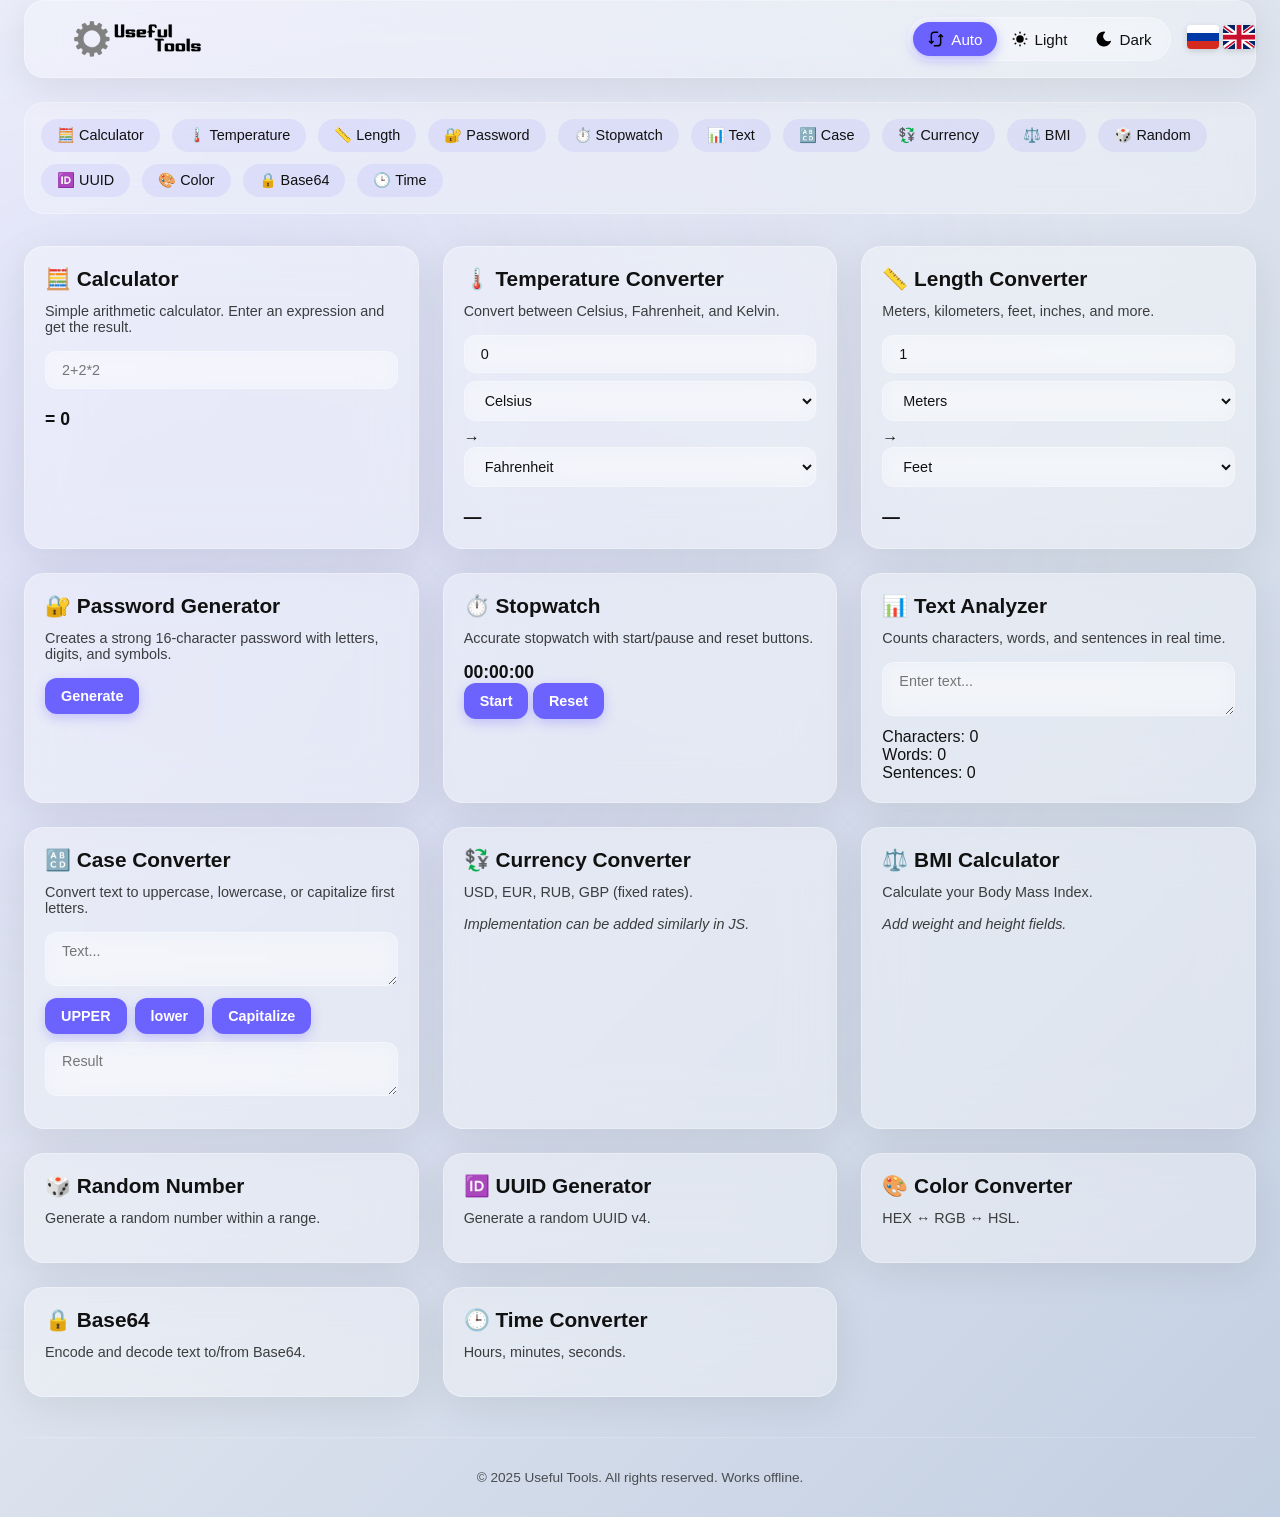
==== commit ae80095b: "Коммит" ====
--- a/en/index.html
+++ b/en/index.html
@@ -114,50 +114,87 @@
 <body itemscope itemtype="http://schema.org/WebPage">
   <div class="container">
     <header class="header glass">
-      <div class="logo-container">
-        <!-- English light logo (black on white) – provided SVG -->
-        <svg class="logo-light" width="200" height="32" viewBox="0 0 812 230" xmlns="http://www.w3.org/2000/svg">
-          <path fill="rgb(127,127,127)" stroke="rgb(127,127,127)" stroke-width="1" opacity="0.988" d="M108.5 1L124 1.5L127 4.5L129 22.5L130 25L145.5 29Q153.1 22.5 157 13L162.5 12L179 22.5L179 28.5L174 39.5L173 45.5L183.5 56L186.5 56L199.5 50L204.5 50L207 51L216 68.5L209.5 76L200 83.5Q199.9 95.1 205.5 101L220.5 102L226 104.5Q228.4 111.6 227 122.5L223.5 128L211.5 129L203 131L200 141.5L200 147.5L215 159.5L216 162.5L204.5 181L200.5 181L187.5 174L182.5 174L172 185.5L179 201.5L179 205.5L178 208L162.5 217L159.5 217L156 214.5L145.5 200L131.5 203L130 204.5L128 212.5L128 222.5L124.5 227Q113.8 225.3 107.5 228L102 224.5L100 205.5L97.5 203L83.5 200L71.5 216L66.5 217L51 208L50 202.5L57 184.5L53.5 180L44.5 173L28.5 181L25.5 181L21 177.5L13 161.5L16.5 157L29 147.5L30 144.5L24.5 130L9.5 129L5.5 128L3 125.5Q0.6 118.4 2 107.5L5.5 103L18.5 102L26 98.5L29 88.5L29 83.5L13 69.5L22 51Q24.4 49.3 30.5 50L42.5 56L45.5 56L55 48L56 41.5Q51 34.5 50 23.5L51 21L69.5 12L73 14.5L83.5 29L94.5 27L99 24.5L101 17.5L102 4.5L104.5 2L108.5 1ZM110 59L97 62L80 72Q65 84 61 107L62 128Q66 140 73 149Q84 163 106 167L124 167L135 164L154 151L165 134L168 123Q170 109 167 101Q163 85 153 76Q145 67 133 62L120 59L110 59Z"/>
-          <path fill="rgb(0,0,0)" stroke="rgb(0,0,0)" stroke-width="1" opacity="1" d="M261 23L280.5 23L281 23.5L281 87.5L284.5 92L288.5 94L301 94L301 23.5L301.5 23L321 23L321 96.5L318 102L313.5 104L267.5 104L262 99.5L261 97.5L261 23Z"/>
-          <path fill="rgb(0,0,0)" stroke="rgb(0,0,0)" stroke-width="1" opacity="1" d="M488.5 23L517.5 23L522.5 24L527 28.5L528 30.5L528 44L518 44L518 40.5L513.5 35L511.5 34L498 34L498 56.5L503.5 63L518 64Q517.8 70.4 512.5 73L510.5 74L498 74L498 104L478 104L478 74.5L477.5 74L468 74L468 70.5L472.5 65L478 64L478 30.5L483.5 24L488.5 23Z"/>
-          <path fill="rgb(0,0,0)" stroke="rgb(0,0,0)" stroke-width="1" opacity="1" d="M605 23L624.5 23L625 23.5L625 104L611.5 104L606 99.5L605 97.5L605 23Z"/>
-          <path fill="rgb(0,0,0)" stroke="rgb(0,0,0)" stroke-width="1" opacity="1" d="M336.5 54L384.5 54L389 57.5Q392.3 61.4 391 69L369.5 69L369 67.5L364.5 64L351 64L351 73.5L351.5 74L384.5 74L389 77.5L391 81.5L391 96.5L387.5 102L383.5 104L337.5 104L332 99.5L331 89L351.5 89L358.5 94L371 94L371 84.5L370.5 84L338.5 84L332 79.5L331 77.5L331 60.5L336.5 54Z"/>
-          <path fill="rgb(0,0,0)" stroke="rgb(0,0,0)" stroke-width="1" opacity="1" d="M406.5 54L454.5 54L459 57.5L461 61.5L461 76.5L455.5 83L453.5 84L421 84Q420.1 89.9 424.5 92L428.5 94L461 94Q461.6 99.3 457.5 102L453.5 104L407.5 104L402 99.5L401 97.5L401 60.5L406.5 54ZM421 64L421 74L441 74L439 68L435 64L421 64Z"/>
-          <path fill="rgb(0,0,0)" stroke="rgb(0,0,0)" stroke-width="1" opacity="1" d="M535 54L555 54L555 87.5L558.5 92L562.5 94L575 94L575 54L595 54L595 96.5L591.5 102L587.5 104L541.5 104L536 99.5L535 97.5L535 54Z"/>
-          <path fill="rgb(0,0,0)" stroke="rgb(0,0,0)" stroke-width="1" opacity="1" d="M515 113L564.5 113L569.5 114L575 119.5Q575.5 124 574.5 124L555.5 124L555 124.5L555 194L535 194L535 124.5L534.5 124L523.5 124L516 118.5L515 113Z"/>
-          <path fill="rgb(0,0,0)" stroke="rgb(0,0,0)" stroke-width="1" opacity="1" d="M720 113L739.5 113L740 113.5L740 194L726.5 194L721 189.5L720 187.5L720 113Z"/>
-          <path fill="rgb(0,0,0)" stroke="rgb(0,0,0)" stroke-width="1" opacity="1" d="M585.5 144L633.5 144L638 147.5L640 151.5L640 186.5L636.5 192L632.5 194L586.5 194L581 189.5L580 187.5L580 150.5L585.5 144ZM600 154L600 178L601 180L608 184L620 184L620 162L618 158L614 154L600 154Z"/>
-          <path fill="rgb(0,0,0)" stroke="rgb(0,0,0)" stroke-width="1" opacity="1" d="M655.5 144L703.5 144L708 147.5L710 151.5L710 186.5L706.5 192L702.5 194L656.5 194L651 189.5L650 187.5L650 150.5L655.5 144ZM670 154L670 178L671 180L678 184L690 184L690 162L688 158L684 154L670 154Z"/>
-          <path fill="rgb(0,0,0)" stroke="rgb(0,0,0)" stroke-width="1" opacity="1" d="M754.5 144L802.5 144L807 147.5Q810.3 151.4 809 159L787.5 159L787 157.5L782.5 154L769 154L769 163.5L769.5 164L802.5 164L807 167.5L809 171.5L809 186.5L805.5 192L801.5 194L755.5 194L750 189.5L749 179L769.5 179L776.5 184L789 184L789 174.5L788.5 174L756.5 174L750 169.5L749 167.5L749 150.5L754.5 144Z"/>
-        </svg>
-        <!-- English dark logo (white on dark) – provided SVG -->
-        <svg class="logo-dark" width="200" height="32" viewBox="0 0 812 230" xmlns="http://www.w3.org/2000/svg">
-          <path fill="rgb(128,128,128)" stroke="rgb(128,128,128)" stroke-width="1" opacity="0.996" d="M108.5 1L124 1.5L127 4.5L129 22.5L130 25L145.5 29Q153.1 22.5 157 13L162.5 12L179 22.5L179 28.5L174 39.5L173 45.5L183.5 56L186.5 56L199.5 50L204.5 50L207 51L216 68.5L209.5 76L200 83.5Q199.9 95.1 205.5 101L220.5 102L226 104.5Q228.4 111.6 227 122.5L223.5 128L211.5 129L203 131L200 141.5L200 147.5L215 159.5L216 162.5L204.5 181L200.5 181L187.5 174L182.5 174L172 185.5L179 201.5L179 205.5L178 208L162.5 217L159.5 217L156 214.5L145.5 200L131.5 203L130 204.5L128 212.5L128 222.5L124.5 227Q113.8 225.3 107.5 228L102 224.5L100 205.5L97.5 203L83.5 200L71.5 216L66.5 217L51 208L50 202.5L57 184.5L53.5 180L44.5 173L28.5 181L25.5 181L21 177.5L13 161.5L16.5 157L29 147.5L30 144.5L24.5 130L9.5 129L5.5 128L3 125.5Q0.6 118.4 2 107.5L5.5 103L18.5 102L26 98.5L29 88.5L29 83.5L13 69.5L22 51Q24.4 49.3 30.5 50L42.5 56L45.5 56L55 48L56 41.5Q51 34.5 50 23.5L51 21L69.5 12L73 14.5L83.5 29L94.5 27L99 24.5L101 17.5L102 4.5L104.5 2L108.5 1ZM110 59L97 62L80 72Q65 84 61 107L62 128Q66 140 73 149Q84 163 106 167L124 167L135 164L154 151L165 134L168 123Q170 109 167 101Q163 85 153 76Q145 67 133 62L120 59L110 59Z"/>
-          <path fill="rgb(255,255,255)" stroke="rgb(255,255,255)" stroke-width="1" opacity="1" d="M261 23L280.5 23L281 23.5L281 87.5L284.5 92L288.5 94L301 94L301 23.5L301.5 23L321 23L321 96.5L318 102L313.5 104L267.5 104L262 99.5L261 97.5L261 23Z"/>
-          <path fill="rgb(255,255,255)" stroke="rgb(255,255,255)" stroke-width="1" opacity="1" d="M488.5 23L517.5 23L522.5 24L527 28.5L528 30.5L528 44L518 44L518 40.5L513.5 35L511.5 34L498 34L498 56.5L503.5 63L518 64Q517.8 70.4 512.5 73L510.5 74L498 74L498 104L478 104L478 74.5L477.5 74L468 74L468 70.5L472.5 65L478 64L478 30.5L483.5 24L488.5 23Z"/>
-          <path fill="rgb(255,255,255)" stroke="rgb(255,255,255)" stroke-width="1" opacity="1" d="M605 23L624.5 23L625 23.5L625 104L611.5 104L606 99.5L605 97.5L605 23Z"/>
-          <path fill="rgb(255,255,255)" stroke="rgb(255,255,255)" stroke-width="1" opacity="1" d="M336.5 54L384.5 54L389 57.5Q392.3 61.4 391 69L369.5 69L369 67.5L364.5 64L351 64L351 73.5L351.5 74L384.5 74L389 77.5L391 81.5L391 96.5L387.5 102L383.5 104L337.5 104L332 99.5L331 89L351.5 89L358.5 94L371 94L371 84.5L370.5 84L338.5 84L332 79.5L331 77.5L331 60.5L336.5 54Z"/>
-          <path fill="rgb(255,255,255)" stroke="rgb(255,255,255)" stroke-width="1" opacity="1" d="M406.5 54L454.5 54L459 57.5L461 61.5L461 76.5L455.5 83L453.5 84L421 84Q420.1 89.9 424.5 92L428.5 94L461 94Q461.6 99.3 457.5 102L453.5 104L407.5 104L402 99.5L401 97.5L401 60.5L406.5 54ZM421 64L421 74L441 74L439 68L435 64L421 64Z"/>
-          <path fill="rgb(255,255,255)" stroke="rgb(255,255,255)" stroke-width="1" opacity="1" d="M535 54L555 54L555 87.5L558.5 92L562.5 94L575 94L575 54L595 54L595 96.5L591.5 102L587.5 104L541.5 104L536 99.5L535 97.5L535 54Z"/>
-          <path fill="rgb(255,255,255)" stroke="rgb(255,255,255)" stroke-width="1" opacity="1" d="M515 113L564.5 113L569.5 114L575 119.5Q575.5 124 574.5 124L555.5 124L555 124.5L555 194L535 194L535 124.5L534.5 124L523.5 124L516 118.5L515 113Z"/>
-          <path fill="rgb(255,255,255)" stroke="rgb(255,255,255)" stroke-width="1" opacity="1" d="M720 113L739.5 113L740 113.5L740 194L726.5 194L721 189.5L720 187.5L720 113Z"/>
-          <path fill="rgb(255,255,255)" stroke="rgb(255,255,255)" stroke-width="1" opacity="1" d="M585.5 144L633.5 144L638 147.5L640 151.5L640 186.5L636.5 192L632.5 194L586.5 194L581 189.5L580 187.5L580 150.5L585.5 144ZM600 154L600 178L601 180L608 184L620 184L620 162L618 158L614 154L600 154Z"/>
-          <path fill="rgb(255,255,255)" stroke="rgb(255,255,255)" stroke-width="1" opacity="1" d="M655.5 144L703.5 144L708 147.5L710 151.5L710 186.5L706.5 192L702.5 194L656.5 194L651 189.5L650 187.5L650 150.5L655.5 144ZM670 154L670 178L671 180L678 184L690 184L690 162L688 158L684 154L670 154Z"/>
-          <path fill="rgb(255,255,255)" stroke="rgb(255,255,255)" stroke-width="1" opacity="1" d="M754.5 144L802.5 144L807 147.5Q810.3 151.4 809 159L787.5 159L787 157.5L782.5 154L769 154L769 163.5L769.5 164L802.5 164L807 167.5L809 171.5L809 186.5L805.5 192L801.5 194L755.5 194L750 189.5L749 179L769.5 179L776.5 184L789 184L789 174.5L788.5 174L756.5 174L750 169.5L749 167.5L749 150.5L754.5 144Z"/>
-        </svg>
-      </div>
-      <div class="controls">
-        <div class="theme-switch">
-          <button class="theme-btn active" data-theme="auto">🔄 Auto</button>
-          <button class="theme-btn" data-theme="light">☀️ Light</button>
-          <button class="theme-btn" data-theme="dark">🌙 Dark</button>
-        </div>
-        <div class="lang-switch">
-          <a href="/" title="Русский"><svg xmlns="http://www.w3.org/2000/svg" id="flag-icons-ru" viewBox="0 0 640 480"><path fill="#fff" d="M0 0h640v160H0z"/><path fill="#0039a6" d="M0 160h640v160H0z"/><path fill="#d52b1e" d="M0 320h640v160H0z"/></svg></a>
-          <a href="/en/" title="English"><svg xmlns="http://www.w3.org/2000/svg" id="flag-icons-uk" viewBox="0 0 640 480"><path fill="#012169" d="M0 0h640v480H0z"/><path fill="#FFF" d="m75 0 244 181L562 0h78v62L400 241l240 178v61h-80L320 301 81 480H0v-60l239-178L0 64V0z"/><path fill="#C8102E" d="m424 281 216 159v40L369 281zm-184 20 6 35L54 480H0zM640 0v3L391 191l2-44L590 0zM0 0l239 176h-60L0 42z"/><path fill="#FFF" d="M241 0v480h160V0zM0 160v160h640V160z"/><path fill="#C8102E" d="M0 193v96h640v-96zM273 0v480h96V0z"/></svg></a>
-        </div>
-      </div>
-    </header>
+	  <div class="logo-container">
+		<a href="/en/" class="logo-link">
+		  <!-- English light logo (black on white) -->
+		  <svg class="logo-light" width="200" height="32" viewBox="0 0 812 230" xmlns="http://www.w3.org/2000/svg">
+			<path fill="rgb(127,127,127)" stroke="rgb(127,127,127)" stroke-width="1" opacity="0.988" d="M108.5 1L124 1.5L127 4.5L129 22.5L130 25L145.5 29Q153.1 22.5 157 13L162.5 12L179 22.5L179 28.5L174 39.5L173 45.5L183.5 56L186.5 56L199.5 50L204.5 50L207 51L216 68.5L209.5 76L200 83.5Q199.9 95.1 205.5 101L220.5 102L226 104.5Q228.4 111.6 227 122.5L223.5 128L211.5 129L203 131L200 141.5L200 147.5L215 159.5L216 162.5L204.5 181L200.5 181L187.5 174L182.5 174L172 185.5L179 201.5L179 205.5L178 208L162.5 217L159.5 217L156 214.5L145.5 200L131.5 203L130 204.5L128 212.5L128 222.5L124.5 227Q113.8 225.3 107.5 228L102 224.5L100 205.5L97.5 203L83.5 200L71.5 216L66.5 217L51 208L50 202.5L57 184.5L53.5 180L44.5 173L28.5 181L25.5 181L21 177.5L13 161.5L16.5 157L29 147.5L30 144.5L24.5 130L9.5 129L5.5 128L3 125.5Q0.6 118.4 2 107.5L5.5 103L18.5 102L26 98.5L29 88.5L29 83.5L13 69.5L22 51Q24.4 49.3 30.5 50L42.5 56L45.5 56L55 48L56 41.5Q51 34.5 50 23.5L51 21L69.5 12L73 14.5L83.5 29L94.5 27L99 24.5L101 17.5L102 4.5L104.5 2L108.5 1ZM110 59L97 62L80 72Q65 84 61 107L62 128Q66 140 73 149Q84 163 106 167L124 167L135 164L154 151L165 134L168 123Q170 109 167 101Q163 85 153 76Q145 67 133 62L120 59L110 59Z"/>
+			<path fill="rgb(0,0,0)" stroke="rgb(0,0,0)" stroke-width="1" opacity="1" d="M261 23L280.5 23L281 23.5L281 87.5L284.5 92L288.5 94L301 94L301 23.5L301.5 23L321 23L321 96.5L318 102L313.5 104L267.5 104L262 99.5L261 97.5L261 23Z"/>
+			<path fill="rgb(0,0,0)" stroke="rgb(0,0,0)" stroke-width="1" opacity="1" d="M488.5 23L517.5 23L522.5 24L527 28.5L528 30.5L528 44L518 44L518 40.5L513.5 35L511.5 34L498 34L498 56.5L503.5 63L518 64Q517.8 70.4 512.5 73L510.5 74L498 74L498 104L478 104L478 74.5L477.5 74L468 74L468 70.5L472.5 65L478 64L478 30.5L483.5 24L488.5 23Z"/>
+			<path fill="rgb(0,0,0)" stroke="rgb(0,0,0)" stroke-width="1" opacity="1" d="M605 23L624.5 23L625 23.5L625 104L611.5 104L606 99.5L605 97.5L605 23Z"/>
+			<path fill="rgb(0,0,0)" stroke="rgb(0,0,0)" stroke-width="1" opacity="1" d="M336.5 54L384.5 54L389 57.5Q392.3 61.4 391 69L369.5 69L369 67.5L364.5 64L351 64L351 73.5L351.5 74L384.5 74L389 77.5L391 81.5L391 96.5L387.5 102L383.5 104L337.5 104L332 99.5L331 89L351.5 89L358.5 94L371 94L371 84.5L370.5 84L338.5 84L332 79.5L331 77.5L331 60.5L336.5 54Z"/>
+			<path fill="rgb(0,0,0)" stroke="rgb(0,0,0)" stroke-width="1" opacity="1" d="M406.5 54L454.5 54L459 57.5L461 61.5L461 76.5L455.5 83L453.5 84L421 84Q420.1 89.9 424.5 92L428.5 94L461 94Q461.6 99.3 457.5 102L453.5 104L407.5 104L402 99.5L401 97.5L401 60.5L406.5 54ZM421 64L421 74L441 74L439 68L435 64L421 64Z"/>
+			<path fill="rgb(0,0,0)" stroke="rgb(0,0,0)" stroke-width="1" opacity="1" d="M535 54L555 54L555 87.5L558.5 92L562.5 94L575 94L575 54L595 54L595 96.5L591.5 102L587.5 104L541.5 104L536 99.5L535 97.5L535 54Z"/>
+			<path fill="rgb(0,0,0)" stroke="rgb(0,0,0)" stroke-width="1" opacity="1" d="M515 113L564.5 113L569.5 114L575 119.5Q575.5 124 574.5 124L555.5 124L555 124.5L555 194L535 194L535 124.5L534.5 124L523.5 124L516 118.5L515 113Z"/>
+			<path fill="rgb(0,0,0)" stroke="rgb(0,0,0)" stroke-width="1" opacity="1" d="M720 113L739.5 113L740 113.5L740 194L726.5 194L721 189.5L720 187.5L720 113Z"/>
+			<path fill="rgb(0,0,0)" stroke="rgb(0,0,0)" stroke-width="1" opacity="1" d="M585.5 144L633.5 144L638 147.5L640 151.5L640 186.5L636.5 192L632.5 194L586.5 194L581 189.5L580 187.5L580 150.5L585.5 144ZM600 154L600 178L601 180L608 184L620 184L620 162L618 158L614 154L600 154Z"/>
+			<path fill="rgb(0,0,0)" stroke="rgb(0,0,0)" stroke-width="1" opacity="1" d="M655.5 144L703.5 144L708 147.5L710 151.5L710 186.5L706.5 192L702.5 194L656.5 194L651 189.5L650 187.5L650 150.5L655.5 144ZM670 154L670 178L671 180L678 184L690 184L690 162L688 158L684 154L670 154Z"/>
+			<path fill="rgb(0,0,0)" stroke="rgb(0,0,0)" stroke-width="1" opacity="1" d="M754.5 144L802.5 144L807 147.5Q810.3 151.4 809 159L787.5 159L787 157.5L782.5 154L769 154L769 163.5L769.5 164L802.5 164L807 167.5L809 171.5L809 186.5L805.5 192L801.5 194L755.5 194L750 189.5L749 179L769.5 179L776.5 184L789 184L789 174.5L788.5 174L756.5 174L750 169.5L749 167.5L749 150.5L754.5 144Z"/>
+		  </svg>
+		  <!-- English dark logo (white on dark) -->
+		  <svg class="logo-dark" width="200" height="32" viewBox="0 0 812 230" xmlns="http://www.w3.org/2000/svg">
+			<path fill="rgb(128,128,128)" stroke="rgb(128,128,128)" stroke-width="1" opacity="0.996" d="M108.5 1L124 1.5L127 4.5L129 22.5L130 25L145.5 29Q153.1 22.5 157 13L162.5 12L179 22.5L179 28.5L174 39.5L173 45.5L183.5 56L186.5 56L199.5 50L204.5 50L207 51L216 68.5L209.5 76L200 83.5Q199.9 95.1 205.5 101L220.5 102L226 104.5Q228.4 111.6 227 122.5L223.5 128L211.5 129L203 131L200 141.5L200 147.5L215 159.5L216 162.5L204.5 181L200.5 181L187.5 174L182.5 174L172 185.5L179 201.5L179 205.5L178 208L162.5 217L159.5 217L156 214.5L145.5 200L131.5 203L130 204.5L128 212.5L128 222.5L124.5 227Q113.8 225.3 107.5 228L102 224.5L100 205.5L97.5 203L83.5 200L71.5 216L66.5 217L51 208L50 202.5L57 184.5L53.5 180L44.5 173L28.5 181L25.5 181L21 177.5L13 161.5L16.5 157L29 147.5L30 144.5L24.5 130L9.5 129L5.5 128L3 125.5Q0.6 118.4 2 107.5L5.5 103L18.5 102L26 98.5L29 88.5L29 83.5L13 69.5L22 51Q24.4 49.3 30.5 50L42.5 56L45.5 56L55 48L56 41.5Q51 34.5 50 23.5L51 21L69.5 12L73 14.5L83.5 29L94.5 27L99 24.5L101 17.5L102 4.5L104.5 2L108.5 1ZM110 59L97 62L80 72Q65 84 61 107L62 128Q66 140 73 149Q84 163 106 167L124 167L135 164L154 151L165 134L168 123Q170 109 167 101Q163 85 153 76Q145 67 133 62L120 59L110 59Z"/>
+			<path fill="rgb(255,255,255)" stroke="rgb(255,255,255)" stroke-width="1" opacity="1" d="M261 23L280.5 23L281 23.5L281 87.5L284.5 92L288.5 94L301 94L301 23.5L301.5 23L321 23L321 96.5L318 102L313.5 104L267.5 104L262 99.5L261 97.5L261 23Z"/>
+			<path fill="rgb(255,255,255)" stroke="rgb(255,255,255)" stroke-width="1" opacity="1" d="M488.5 23L517.5 23L522.5 24L527 28.5L528 30.5L528 44L518 44L518 40.5L513.5 35L511.5 34L498 34L498 56.5L503.5 63L518 64Q517.8 70.4 512.5 73L510.5 74L498 74L498 104L478 104L478 74.5L477.5 74L468 74L468 70.5L472.5 65L478 64L478 30.5L483.5 24L488.5 23Z"/>
+			<path fill="rgb(255,255,255)" stroke="rgb(255,255,255)" stroke-width="1" opacity="1" d="M605 23L624.5 23L625 23.5L625 104L611.5 104L606 99.5L605 97.5L605 23Z"/>
+			<path fill="rgb(255,255,255)" stroke="rgb(255,255,255)" stroke-width="1" opacity="1" d="M336.5 54L384.5 54L389 57.5Q392.3 61.4 391 69L369.5 69L369 67.5L364.5 64L351 64L351 73.5L351.5 74L384.5 74L389 77.5L391 81.5L391 96.5L387.5 102L383.5 104L337.5 104L332 99.5L331 89L351.5 89L358.5 94L371 94L371 84.5L370.5 84L338.5 84L332 79.5L331 77.5L331 60.5L336.5 54Z"/>
+			<path fill="rgb(255,255,255)" stroke="rgb(255,255,255)" stroke-width="1" opacity="1" d="M406.5 54L454.5 54L459 57.5L461 61.5L461 76.5L455.5 83L453.5 84L421 84Q420.1 89.9 424.5 92L428.5 94L461 94Q461.6 99.3 457.5 102L453.5 104L407.5 104L402 99.5L401 97.5L401 60.5L406.5 54ZM421 64L421 74L441 74L439 68L435 64L421 64Z"/>
+			<path fill="rgb(255,255,255)" stroke="rgb(255,255,255)" stroke-width="1" opacity="1" d="M535 54L555 54L555 87.5L558.5 92L562.5 94L575 94L575 54L595 54L595 96.5L591.5 102L587.5 104L541.5 104L536 99.5L535 97.5L535 54Z"/>
+			<path fill="rgb(255,255,255)" stroke="rgb(255,255,255)" stroke-width="1" opacity="1" d="M515 113L564.5 113L569.5 114L575 119.5Q575.5 124 574.5 124L555.5 124L555 124.5L555 194L535 194L535 124.5L534.5 124L523.5 124L516 118.5L515 113Z"/>
+			<path fill="rgb(255,255,255)" stroke="rgb(255,255,255)" stroke-width="1" opacity="1" d="M720 113L739.5 113L740 113.5L740 194L726.5 194L721 189.5L720 187.5L720 113Z"/>
+			<path fill="rgb(255,255,255)" stroke="rgb(255,255,255)" stroke-width="1" opacity="1" d="M585.5 144L633.5 144L638 147.5L640 151.5L640 186.5L636.5 192L632.5 194L586.5 194L581 189.5L580 187.5L580 150.5L585.5 144ZM600 154L600 178L601 180L608 184L620 184L620 162L618 158L614 154L600 154Z"/>
+			<path fill="rgb(255,255,255)" stroke="rgb(255,255,255)" stroke-width="1" opacity="1" d="M655.5 144L703.5 144L708 147.5L710 151.5L710 186.5L706.5 192L702.5 194L656.5 194L651 189.5L650 187.5L650 150.5L655.5 144ZM670 154L670 178L671 180L678 184L690 184L690 162L688 158L684 154L670 154Z"/>
+			<path fill="rgb(255,255,255)" stroke="rgb(255,255,255)" stroke-width="1" opacity="1" d="M754.5 144L802.5 144L807 147.5Q810.3 151.4 809 159L787.5 159L787 157.5L782.5 154L769 154L769 163.5L769.5 164L802.5 164L807 167.5L809 171.5L809 186.5L805.5 192L801.5 194L755.5 194L750 189.5L749 179L769.5 179L776.5 184L789 184L789 174.5L788.5 174L756.5 174L750 169.5L749 167.5L749 150.5L754.5 144Z"/>
+		  </svg>
+		</a>
+	  </div>
+	  <div class="controls">
+		<div class="theme-switch">
+		  <button class="theme-btn active" data-theme="auto">
+			<svg xmlns="http://www.w3.org/2000/svg" xmlns:xlink="http://www.w3.org/1999/xlink" viewBox="0 0 50 50" width="24px" height="24px"><polyline fill="none" stroke="currentColor" stroke-width="4" stroke-miterlimit="10" points="18.277,30.309 12,36.586 5.715,30.301 "/><path fill="none" stroke="currentColor" stroke-width="4" stroke-miterlimit="10" d="M31,6H20c-4.4,0-8,3.6-8,8v23"/><polyline fill="none" stroke="currentColor" stroke-width="4" stroke-miterlimit="10" points="31.703,19.719 38,13.422 44.281,19.703 "/><path fill="none" stroke="currentColor" stroke-width="4" stroke-miterlimit="10" d="M19,44h11c4.4,0,8-3.6,8-8V13"/></svg>
+			Auto
+		  </button>
+		  <button class="theme-btn" data-theme="light">
+			<svg xmlns="http://www.w3.org/2000/svg" width="24" height="24" viewBox="0 0 24 24" fill="currentColor">
+			  <path d="M12 19a1 1 0 0 1 .993 .883l.007 .117v1a1 1 0 0 1 -1.993 .117l-.007 -.117v-1a1 1 0 0 1 1 -1z"/>
+			  <path d="M18.313 16.91l.094 .083l.7 .7a1 1 0 0 1 -1.32 1.497l-.094 -.083l-.7 -.7a1 1 0 0 1 1.218 -1.567l.102 .07z"/>
+			  <path d="M7.007 16.993a1 1 0 0 1 .083 1.32l-.083 .094l-.7 .7a1 1 0 0 1 -1.497 -1.32l.083 -.094l.7 -.7a1 1 0 0 1 1.414 0z"/>
+			  <path d="M4 11a1 1 0 0 1 .117 1.993l-.117 .007h-1a1 1 0 0 1 -.117 -1.993l.117 -.007h1z"/>
+			  <path d="M21 11a1 1 0 0 1 .117 1.993l-.117 .007h-1a1 1 0 0 1 -.117 -1.993l.117 -.007h1z"/>
+			  <path d="M6.213 4.81l.094 .083l.7 .7a1 1 0 0 1 -1.32 1.497l-.094 -.083l-.7 -.7a1 1 0 0 1 1.217 -1.567l.102 .07z"/>
+			  <path d="M19.107 4.893a1 1 0 0 1 .083 1.32l-.083 .094l-.7 .7a1 1 0 0 1 -1.497 -1.32l.083 -.094l.7 -.7a1 1 0 0 1 1.414 0z"/>
+			  <path d="M12 2a1 1 0 0 1 .993 .883l.007 .117v1a1 1 0 0 1 -1.993 .117l-.007 -.117v-1a1 1 0 0 1 1 -1z"/>
+			  <path d="M12 7a5 5 0 1 1 -4.995 5.217l-.005 -.217l.005 -.217a5 5 0 0 1 4.995 -4.783z"/>
+			</svg>
+			Light
+		  </button>
+		  <button class="theme-btn" data-theme="dark">
+			<svg xmlns="http://www.w3.org/2000/svg" width="24" height="24" viewBox="0 0 24 24" fill="currentColor">
+			  <path d="M12 1.992a10 10 0 1 0 9.236 13.838c.341 -.82 -.476 -1.644 -1.298 -1.31a6.5 6.5 0 0 1 -6.864 -10.787l.077 -.08c.551 -.63 .113 -1.653 -.758 -1.653h-.266l-.068 -.006l-.06 -.002z"/>
+			</svg>
+			Dark
+		  </button>
+		</div>
+		<div class="lang-switch">
+		  <a href="/" title="Русский">
+			<svg xmlns="http://www.w3.org/2000/svg" id="flag-icons-ru" viewBox="0 0 640 480">
+			  <path fill="#fff" d="M0 0h640v160H0z"/>
+			  <path fill="#0039a6" d="M0 160h640v160H0z"/>
+			  <path fill="#d52b1e" d="M0 320h640v160H0z"/>
+			</svg>
+		  </a>
+		  <a href="/en/" title="English">
+			<svg xmlns="http://www.w3.org/2000/svg" id="flag-icons-uk" viewBox="0 0 640 480">
+			  <path fill="#012169" d="M0 0h640v480H0z"/>
+			  <path fill="#FFF" d="m75 0 244 181L562 0h78v62L400 241l240 178v61h-80L320 301 81 480H0v-60l239-178L0 64V0z"/>
+			  <path fill="#C8102E" d="m424 281 216 159v40L369 281zm-184 20 6 35L54 480H0zM640 0v3L391 191l2-44L590 0zM0 0l239 176h-60L0 42z"/>
+			  <path fill="#FFF" d="M241 0v480h160V0zM0 160v160h640V160z"/>
+			  <path fill="#C8102E" d="M0 193v96h640v-96zM273 0v480h96V0z"/>
+			</svg>
+		  </a>
+		</div>
+	  </div>
+	</header>
 
     <nav class="tools-nav">
       <a href="#calculator">🧮 Calculator</a>
--- a/style.css
+++ b/style.css
@@ -51,7 +51,6 @@
   transition: opacity var(--transition);
 }
 
-/* Тёмная тема */
 body.dark {
   background: var(--bg-gradient-dark);
   color: var(--text-dark);
@@ -100,6 +99,9 @@
   align-items: center;
   flex-shrink: 0;
 }
+.logo-link {
+  display: contents;   /* не ломает flex */
+}
 .logo-dark, .logo-light {
   display: none;
   height: 36px;
@@ -135,17 +137,27 @@
   padding: 8px 14px;
   border-radius: 30px;
   cursor: pointer;
-  font-size: 1rem;
+  font-size: 0.95rem;
   color: inherit;
   transition: all var(--transition);
   display: flex;
   align-items: center;
   gap: 6px;
 }
+.theme-btn svg {
+  width: 18px;
+  height: 18px;
+  flex-shrink: 0;
+}
+body:not(.dark) .theme-btn svg { color: #000; }
+body.dark .theme-btn svg { color: #fff; }
 .theme-btn.active {
   background: var(--accent);
   color: white;
   box-shadow: 0 4px 12px rgba(108,99,255,0.4);
+}
+.theme-btn.active svg {
+  color: white;
 }
 .theme-btn:hover:not(.active) {
   background: rgba(108,99,255,0.15);
@@ -234,7 +246,7 @@
   margin-bottom: 16px;
   font-size: 0.9rem;
 }
-.tool-card button, .tool-card input, .tool-card select {
+.tool-card button, .tool-card input, .tool-card select, .tool-card textarea {
   font-family: inherit;
   padding: 10px 16px;
   border-radius: 12px;
@@ -246,10 +258,14 @@
   font-size: 0.9rem;
   outline: none;
   transition: all var(--transition);
+  margin-bottom: 8px;
+  width: 100%;
+  box-sizing: border-box;
 }
 body.dark .tool-card button,
 body.dark .tool-card input,
-body.dark .tool-card select {
+body.dark .tool-card select,
+body.dark .tool-card textarea {
   background: rgba(255,255,255,0.1);
   border-color: rgba(255,255,255,0.15);
 }
@@ -260,6 +276,8 @@
   border: none;
   font-weight: 600;
   box-shadow: 0 4px 12px rgba(108,99,255,0.3);
+  width: auto;
+  display: inline-block;
 }
 .tool-card button:hover {
   background: var(--accent-hover);
@@ -300,7 +318,7 @@
   border-top-color: var(--glass-border-dark);
 }
 
-/* Стили для страниц ошибок */
+/* Страницы ошибок */
 .error-page {
   display: flex;
   flex-direction: column;
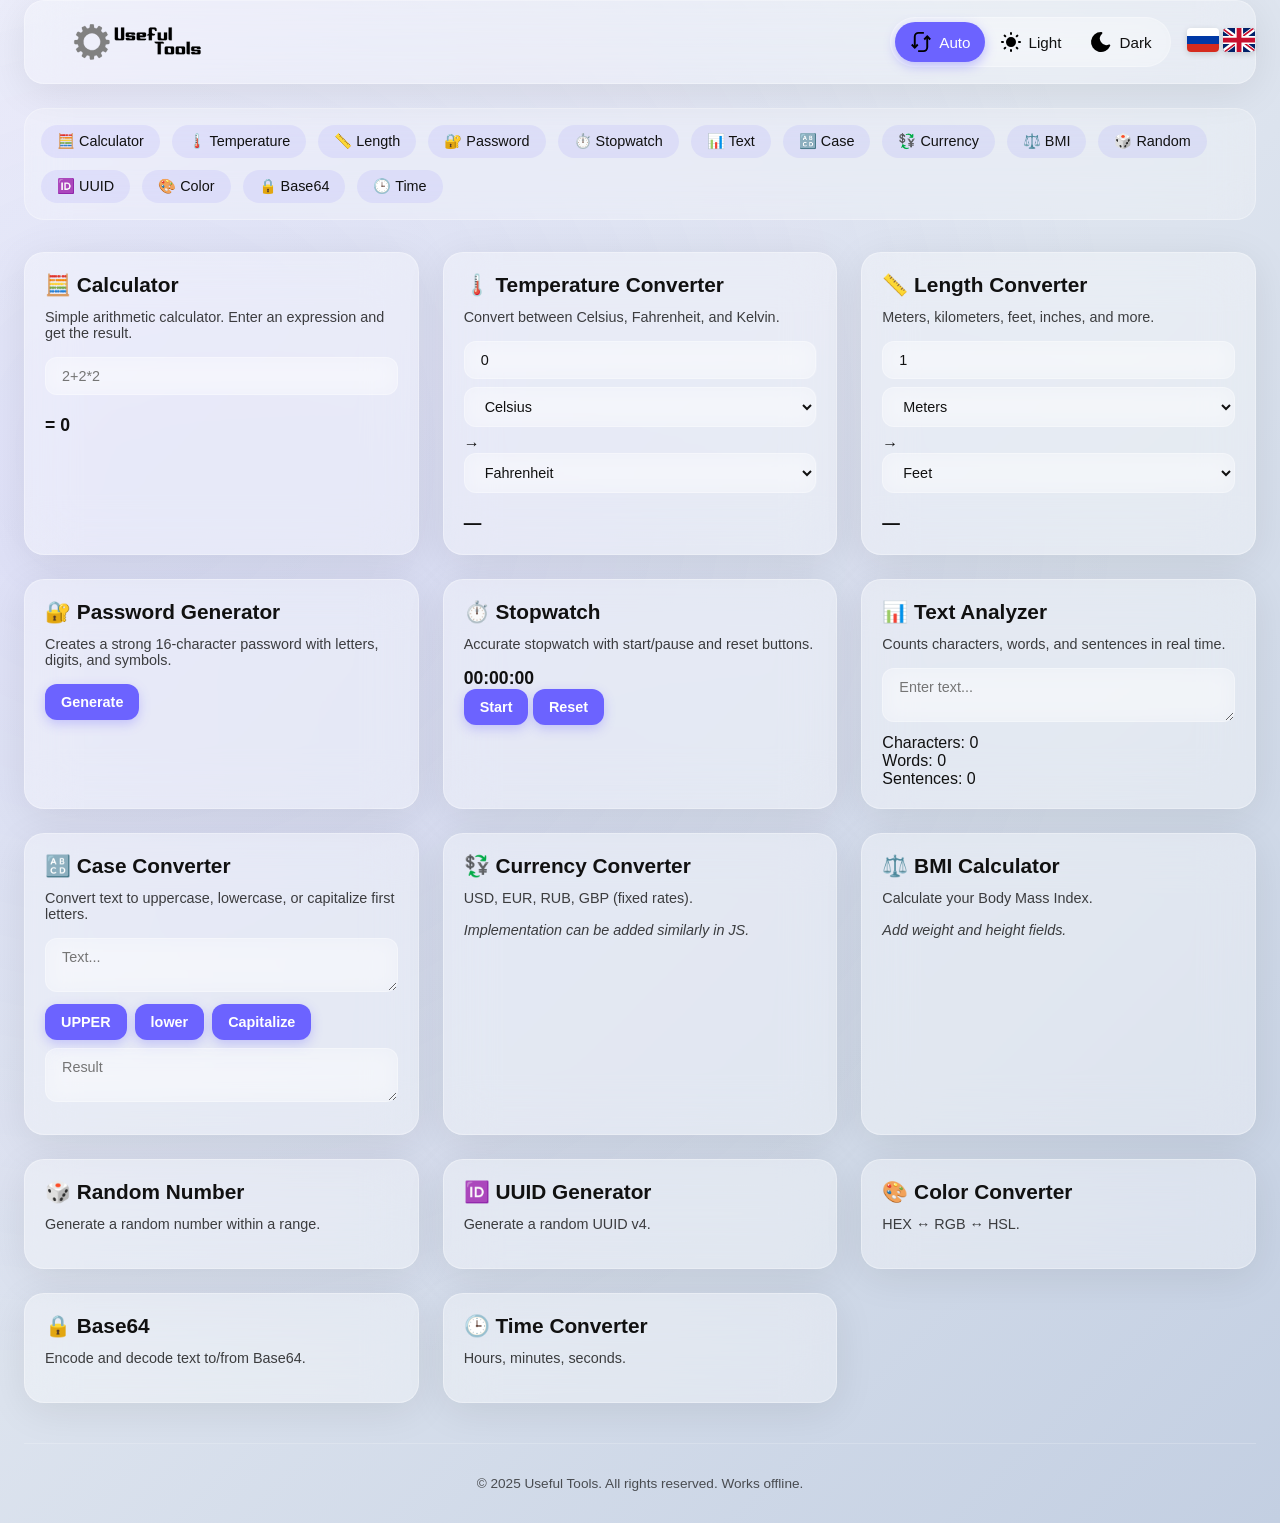
==== commit da329b1b: "Коммит" ====
--- a/en/index.html
+++ b/en/index.html
@@ -116,7 +116,7 @@
     <header class="header glass">
 	  <div class="logo-container">
 		<a href="/en/" class="logo-link">
-		  <!-- English light logo (black on white) -->
+		  <!-- English light логотип (чёрный на белом) -->
 		  <svg class="logo-light" width="200" height="32" viewBox="0 0 812 230" xmlns="http://www.w3.org/2000/svg">
 			<path fill="rgb(127,127,127)" stroke="rgb(127,127,127)" stroke-width="1" opacity="0.988" d="M108.5 1L124 1.5L127 4.5L129 22.5L130 25L145.5 29Q153.1 22.5 157 13L162.5 12L179 22.5L179 28.5L174 39.5L173 45.5L183.5 56L186.5 56L199.5 50L204.5 50L207 51L216 68.5L209.5 76L200 83.5Q199.9 95.1 205.5 101L220.5 102L226 104.5Q228.4 111.6 227 122.5L223.5 128L211.5 129L203 131L200 141.5L200 147.5L215 159.5L216 162.5L204.5 181L200.5 181L187.5 174L182.5 174L172 185.5L179 201.5L179 205.5L178 208L162.5 217L159.5 217L156 214.5L145.5 200L131.5 203L130 204.5L128 212.5L128 222.5L124.5 227Q113.8 225.3 107.5 228L102 224.5L100 205.5L97.5 203L83.5 200L71.5 216L66.5 217L51 208L50 202.5L57 184.5L53.5 180L44.5 173L28.5 181L25.5 181L21 177.5L13 161.5L16.5 157L29 147.5L30 144.5L24.5 130L9.5 129L5.5 128L3 125.5Q0.6 118.4 2 107.5L5.5 103L18.5 102L26 98.5L29 88.5L29 83.5L13 69.5L22 51Q24.4 49.3 30.5 50L42.5 56L45.5 56L55 48L56 41.5Q51 34.5 50 23.5L51 21L69.5 12L73 14.5L83.5 29L94.5 27L99 24.5L101 17.5L102 4.5L104.5 2L108.5 1ZM110 59L97 62L80 72Q65 84 61 107L62 128Q66 140 73 149Q84 163 106 167L124 167L135 164L154 151L165 134L168 123Q170 109 167 101Q163 85 153 76Q145 67 133 62L120 59L110 59Z"/>
 			<path fill="rgb(0,0,0)" stroke="rgb(0,0,0)" stroke-width="1" opacity="1" d="M261 23L280.5 23L281 23.5L281 87.5L284.5 92L288.5 94L301 94L301 23.5L301.5 23L321 23L321 96.5L318 102L313.5 104L267.5 104L262 99.5L261 97.5L261 23Z"/>
@@ -131,7 +131,7 @@
 			<path fill="rgb(0,0,0)" stroke="rgb(0,0,0)" stroke-width="1" opacity="1" d="M655.5 144L703.5 144L708 147.5L710 151.5L710 186.5L706.5 192L702.5 194L656.5 194L651 189.5L650 187.5L650 150.5L655.5 144ZM670 154L670 178L671 180L678 184L690 184L690 162L688 158L684 154L670 154Z"/>
 			<path fill="rgb(0,0,0)" stroke="rgb(0,0,0)" stroke-width="1" opacity="1" d="M754.5 144L802.5 144L807 147.5Q810.3 151.4 809 159L787.5 159L787 157.5L782.5 154L769 154L769 163.5L769.5 164L802.5 164L807 167.5L809 171.5L809 186.5L805.5 192L801.5 194L755.5 194L750 189.5L749 179L769.5 179L776.5 184L789 184L789 174.5L788.5 174L756.5 174L750 169.5L749 167.5L749 150.5L754.5 144Z"/>
 		  </svg>
-		  <!-- English dark logo (white on dark) -->
+		  <!-- English dark логотип (белый на тёмном) -->
 		  <svg class="logo-dark" width="200" height="32" viewBox="0 0 812 230" xmlns="http://www.w3.org/2000/svg">
 			<path fill="rgb(128,128,128)" stroke="rgb(128,128,128)" stroke-width="1" opacity="0.996" d="M108.5 1L124 1.5L127 4.5L129 22.5L130 25L145.5 29Q153.1 22.5 157 13L162.5 12L179 22.5L179 28.5L174 39.5L173 45.5L183.5 56L186.5 56L199.5 50L204.5 50L207 51L216 68.5L209.5 76L200 83.5Q199.9 95.1 205.5 101L220.5 102L226 104.5Q228.4 111.6 227 122.5L223.5 128L211.5 129L203 131L200 141.5L200 147.5L215 159.5L216 162.5L204.5 181L200.5 181L187.5 174L182.5 174L172 185.5L179 201.5L179 205.5L178 208L162.5 217L159.5 217L156 214.5L145.5 200L131.5 203L130 204.5L128 212.5L128 222.5L124.5 227Q113.8 225.3 107.5 228L102 224.5L100 205.5L97.5 203L83.5 200L71.5 216L66.5 217L51 208L50 202.5L57 184.5L53.5 180L44.5 173L28.5 181L25.5 181L21 177.5L13 161.5L16.5 157L29 147.5L30 144.5L24.5 130L9.5 129L5.5 128L3 125.5Q0.6 118.4 2 107.5L5.5 103L18.5 102L26 98.5L29 88.5L29 83.5L13 69.5L22 51Q24.4 49.3 30.5 50L42.5 56L45.5 56L55 48L56 41.5Q51 34.5 50 23.5L51 21L69.5 12L73 14.5L83.5 29L94.5 27L99 24.5L101 17.5L102 4.5L104.5 2L108.5 1ZM110 59L97 62L80 72Q65 84 61 107L62 128Q66 140 73 149Q84 163 106 167L124 167L135 164L154 151L165 134L168 123Q170 109 167 101Q163 85 153 76Q145 67 133 62L120 59L110 59Z"/>
 			<path fill="rgb(255,255,255)" stroke="rgb(255,255,255)" stroke-width="1" opacity="1" d="M261 23L280.5 23L281 23.5L281 87.5L284.5 92L288.5 94L301 94L301 23.5L301.5 23L321 23L321 96.5L318 102L313.5 104L267.5 104L262 99.5L261 97.5L261 23Z"/>
@@ -151,11 +151,16 @@
 	  <div class="controls">
 		<div class="theme-switch">
 		  <button class="theme-btn active" data-theme="auto">
-			<svg xmlns="http://www.w3.org/2000/svg" xmlns:xlink="http://www.w3.org/1999/xlink" viewBox="0 0 50 50" width="24px" height="24px"><polyline fill="none" stroke="currentColor" stroke-width="4" stroke-miterlimit="10" points="18.277,30.309 12,36.586 5.715,30.301 "/><path fill="none" stroke="currentColor" stroke-width="4" stroke-miterlimit="10" d="M31,6H20c-4.4,0-8,3.6-8,8v23"/><polyline fill="none" stroke="currentColor" stroke-width="4" stroke-miterlimit="10" points="31.703,19.719 38,13.422 44.281,19.703 "/><path fill="none" stroke="currentColor" stroke-width="4" stroke-miterlimit="10" d="M19,44h11c4.4,0,8-3.6,8-8V13"/></svg>
+			<svg xmlns="http://www.w3.org/2000/svg" xmlns:xlink="http://www.w3.org/1999/xlink" viewBox="0 0 50 50">
+			  <polyline fill="none" stroke="currentColor" stroke-width="4" stroke-miterlimit="10" points="18.277,30.309 12,36.586 5.715,30.301 "/>
+			  <path fill="none" stroke="currentColor" stroke-width="4" stroke-miterlimit="10" d="M31,6H20c-4.4,0-8,3.6-8,8v23"/>
+			  <polyline fill="none" stroke="currentColor" stroke-width="4" stroke-miterlimit="10" points="31.703,19.719 38,13.422 44.281,19.703 "/>
+			  <path fill="none" stroke="currentColor" stroke-width="4" stroke-miterlimit="10" d="M19,44h11c4.4,0,8-3.6,8-8V13"/>
+			</svg>
 			Auto
 		  </button>
 		  <button class="theme-btn" data-theme="light">
-			<svg xmlns="http://www.w3.org/2000/svg" width="24" height="24" viewBox="0 0 24 24" fill="currentColor">
+			<svg xmlns="http://www.w3.org/2000/svg" viewBox="0 0 24 24" fill="currentColor">
 			  <path d="M12 19a1 1 0 0 1 .993 .883l.007 .117v1a1 1 0 0 1 -1.993 .117l-.007 -.117v-1a1 1 0 0 1 1 -1z"/>
 			  <path d="M18.313 16.91l.094 .083l.7 .7a1 1 0 0 1 -1.32 1.497l-.094 -.083l-.7 -.7a1 1 0 0 1 1.218 -1.567l.102 .07z"/>
 			  <path d="M7.007 16.993a1 1 0 0 1 .083 1.32l-.083 .094l-.7 .7a1 1 0 0 1 -1.497 -1.32l.083 -.094l.7 -.7a1 1 0 0 1 1.414 0z"/>
@@ -169,7 +174,7 @@
 			Light
 		  </button>
 		  <button class="theme-btn" data-theme="dark">
-			<svg xmlns="http://www.w3.org/2000/svg" width="24" height="24" viewBox="0 0 24 24" fill="currentColor">
+			<svg xmlns="http://www.w3.org/2000/svg" viewBox="0 0 24 24" fill="currentColor">
 			  <path d="M12 1.992a10 10 0 1 0 9.236 13.838c.341 -.82 -.476 -1.644 -1.298 -1.31a6.5 6.5 0 0 1 -6.864 -10.787l.077 -.08c.551 -.63 .113 -1.653 -.758 -1.653h-.266l-.068 -.006l-.06 -.002z"/>
 			</svg>
 			Dark
@@ -177,14 +182,14 @@
 		</div>
 		<div class="lang-switch">
 		  <a href="/" title="Русский">
-			<svg xmlns="http://www.w3.org/2000/svg" id="flag-icons-ru" viewBox="0 0 640 480">
+			<svg xmlns="http://www.w3.org/2000/svg" viewBox="0 0 640 480">
 			  <path fill="#fff" d="M0 0h640v160H0z"/>
 			  <path fill="#0039a6" d="M0 160h640v160H0z"/>
 			  <path fill="#d52b1e" d="M0 320h640v160H0z"/>
 			</svg>
 		  </a>
 		  <a href="/en/" title="English">
-			<svg xmlns="http://www.w3.org/2000/svg" id="flag-icons-uk" viewBox="0 0 640 480">
+			<svg xmlns="http://www.w3.org/2000/svg" viewBox="0 0 640 480">
 			  <path fill="#012169" d="M0 0h640v480H0z"/>
 			  <path fill="#FFF" d="m75 0 244 181L562 0h78v62L400 241l240 178v61h-80L320 301 81 480H0v-60l239-178L0 64V0z"/>
 			  <path fill="#C8102E" d="m424 281 216 159v40L369 281zm-184 20 6 35L54 480H0zM640 0v3L391 191l2-44L590 0zM0 0l239 176h-60L0 42z"/>
--- a/style.css
+++ b/style.css
@@ -145,8 +145,8 @@
   gap: 6px;
 }
 .theme-btn svg {
-  width: 18px;
-  height: 18px;
+  width: 24px;
+  height: 24px;
   flex-shrink: 0;
 }
 body:not(.dark) .theme-btn svg { color: #000; }
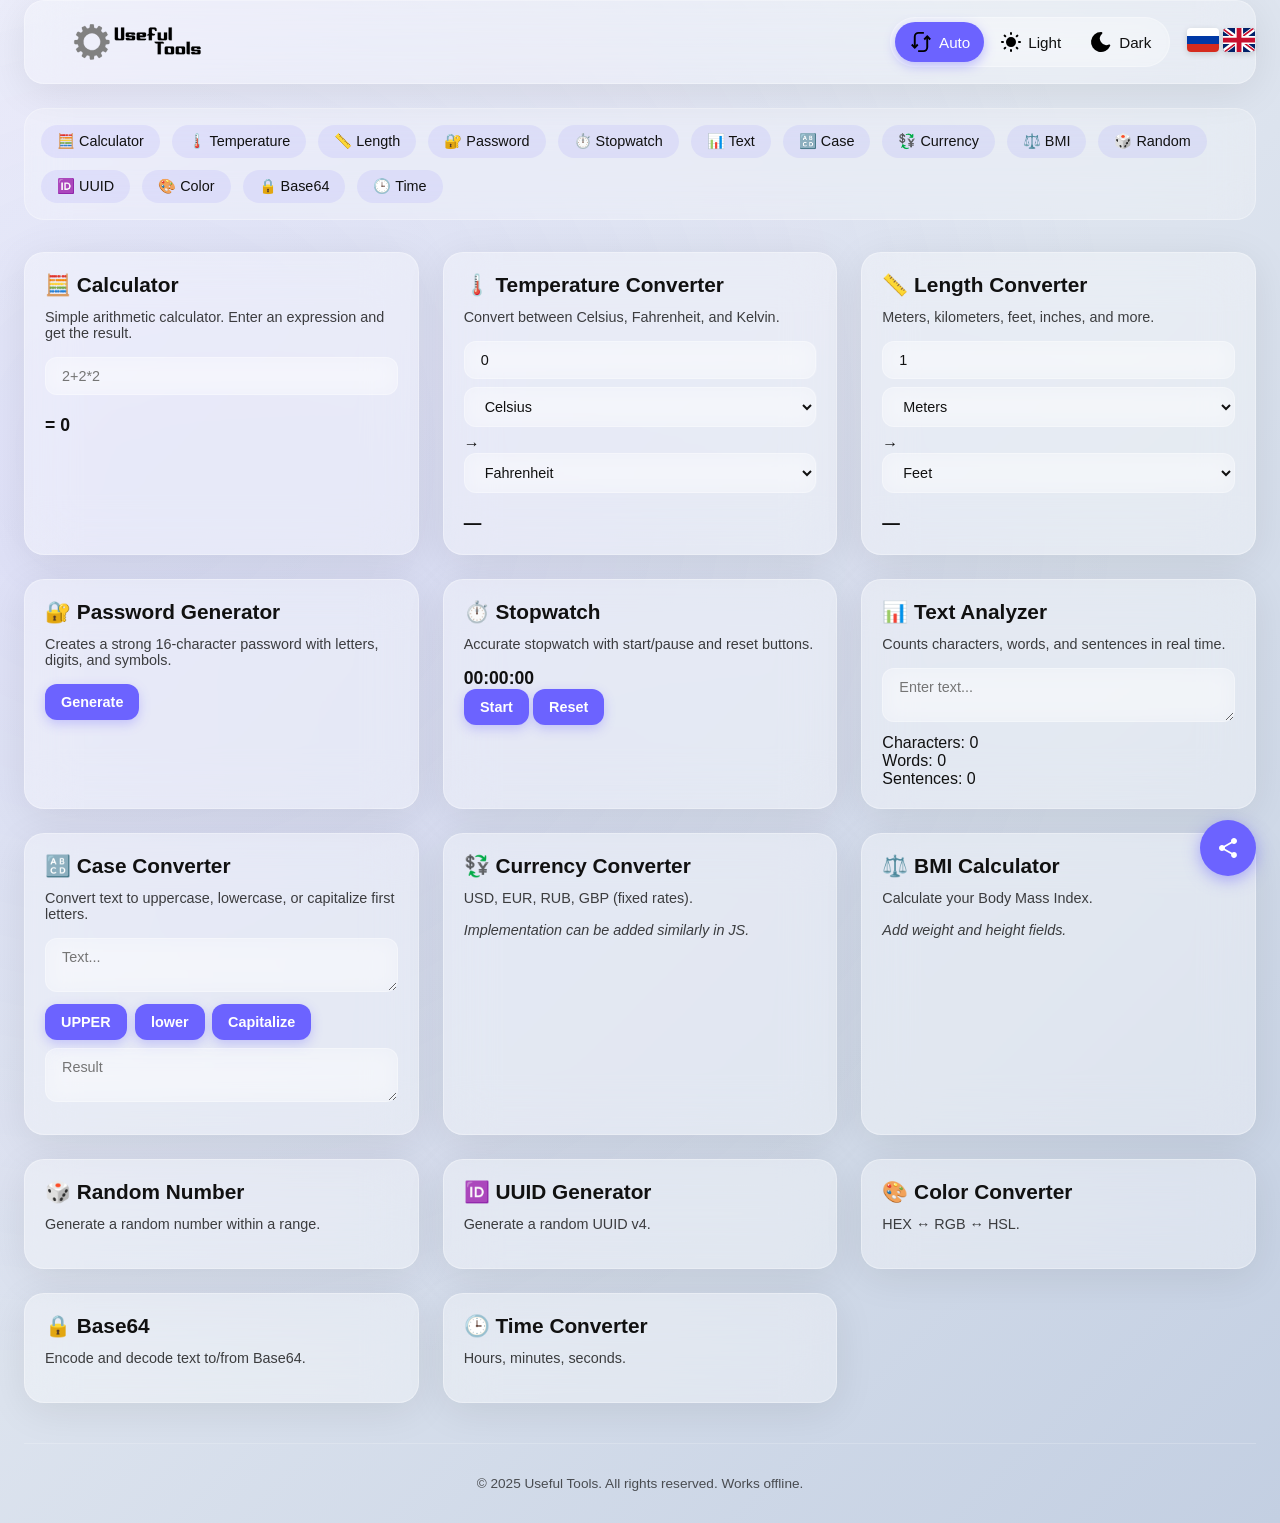
==== commit cac50a3f: "Коммит" ====
--- a/en/index.html
+++ b/en/index.html
@@ -55,6 +55,83 @@
   </script>
 
   <!-- ВСЕ 60 FAVICONS (SVG основной) -->
+  <!-- Основная SVG-иконка (главная) -->
+	<link rel="icon" type="image/svg+xml" href="/images/favicon.svg">
+
+	<!-- Остальные 59 иконок -->
+	<link rel="icon" type="image/png" sizes="16x16" href="/images/favicon-16x16.png">
+	<link rel="icon" type="image/png" sizes="32x32" href="/images/favicon-32x32.png">
+	<link rel="icon" type="image/png" sizes="48x48" href="/images/favicon-48x48.png">
+	<link rel="icon" type="image/png" sizes="96x96" href="/images/favicon-96x96.png">
+	<link rel="icon" type="image/png" sizes="120x120" href="/images/favicon-120x120.png">
+	<link rel="icon" type="image/png" sizes="180x180" href="/images/favicon-180x180.png">
+	<link rel="icon" type="image/png" href="/images/favicon.png">
+
+	<link rel="icon" type="image/webp" sizes="16x16" href="/images/favicon-16x16.webp">
+	<link rel="icon" type="image/webp" sizes="32x32" href="/images/favicon-32x32.webp">
+	<link rel="icon" type="image/webp" sizes="48x48" href="/images/favicon-48x48.webp">
+	<link rel="icon" type="image/webp" sizes="120x120" href="/images/favicon-120x120.webp">
+	<link rel="icon" type="image/webp" sizes="180x180" href="/images/favicon-180x180.webp">
+	<link rel="icon" type="image/webp" href="/images/favicon.webp">
+
+	<link rel="icon" type="image/x-icon" sizes="16x16" href="/images/favicon-16x16.ico">
+	<link rel="icon" type="image/x-icon" sizes="32x32" href="/images/favicon-32x32.ico">
+	<link rel="icon" type="image/x-icon" sizes="48x48" href="/images/favicon-48x48.ico">
+	<link rel="icon" type="image/x-icon" sizes="120x120" href="/images/favicon-120x120.ico">
+	<link rel="icon" type="image/x-icon" sizes="180x180" href="/images/favicon-180x180.ico">
+	<link rel="icon" type="image/x-icon" href="/images/favicon.ico">
+
+	<!-- Apple Touch Icons -->
+	<link rel="apple-touch-icon" sizes="57x57" href="/images/apple-touch-icon-57x57.png">
+	<link rel="apple-touch-icon" sizes="60x60" href="/images/apple-touch-icon-60x60.png">
+	<link rel="apple-touch-icon" sizes="72x72" href="/images/apple-touch-icon-72x72.png">
+	<link rel="apple-touch-icon" sizes="76x76" href="/images/apple-touch-icon-76x76.png">
+	<link rel="apple-touch-icon" sizes="114x114" href="/images/apple-touch-icon-114x114.png">
+	<link rel="apple-touch-icon" sizes="120x120" href="/images/apple-touch-icon-120x120.png">
+	<link rel="apple-touch-icon" sizes="144x144" href="/images/apple-touch-icon-144x144.png">
+	<link rel="apple-touch-icon" sizes="152x152" href="/images/apple-touch-icon-152x152.png">
+	<link rel="apple-touch-icon" sizes="167x167" href="/images/apple-touch-icon-167x167.png">
+	<link rel="apple-touch-icon" sizes="180x180" href="/images/apple-touch-icon-180x180.png">
+	<link rel="apple-touch-icon" href="/images/apple-touch-icon.png">
+
+	<!-- Дополнительные Apple-иконки (apple-icon-*) -->
+	<link rel="apple-touch-icon" sizes="57x57" href="/images/apple-icon-57x57.png">
+	<link rel="apple-touch-icon" sizes="60x60" href="/images/apple-icon-60x60.png">
+	<link rel="apple-touch-icon" sizes="72x72" href="/images/apple-icon-72x72.png">
+	<link rel="apple-touch-icon" sizes="76x76" href="/images/apple-icon-76x76.png">
+	<link rel="apple-touch-icon" sizes="114x114" href="/images/apple-icon-114x114.png">
+	<link rel="apple-touch-icon" sizes="120x120" href="/images/apple-icon-120x120.png">
+	<link rel="apple-touch-icon" sizes="144x144" href="/images/apple-icon-144x144.png">
+	<link rel="apple-touch-icon" sizes="152x152" href="/images/apple-icon-152x152.png">
+	<link rel="apple-touch-icon" sizes="180x180" href="/images/apple-icon-180x180.png">
+
+	<!-- Android Chrome Icons -->
+	<link rel="icon" type="image/png" sizes="36x36" href="/images/android-chrome-36x36.png">
+	<link rel="icon" type="image/png" sizes="48x48" href="/images/android-chrome-48x48.png">
+	<link rel="icon" type="image/png" sizes="72x72" href="/images/android-chrome-72x72.png">
+	<link rel="icon" type="image/png" sizes="96x96" href="/images/android-chrome-96x96.png">
+	<link rel="icon" type="image/png" sizes="144x144" href="/images/android-chrome-144x144.png">
+	<link rel="icon" type="image/png" sizes="168x168" href="/images/android-chrome-168x168.png">
+	<link rel="icon" type="image/png" sizes="180x180" href="/images/android-chrome-180x180.png">
+	<link rel="icon" type="image/png" sizes="192x192" href="/images/android-chrome-192x192.png">
+	<link rel="icon" type="image/png" sizes="256x256" href="/images/android-chrome-256x256.png">
+	<link rel="icon" type="image/png" sizes="384x384" href="/images/android-chrome-384x384.png">
+	<link rel="icon" type="image/png" sizes="512x512" href="/images/android-chrome-512x512.png">
+	<link rel="icon" type="image/png" sizes="1024x1024" href="/images/android-chrome-1024x1024.png">
+
+	<!-- Android значок (универсальный) -->
+	<link rel="icon" type="image/png" sizes="192x192" href="/images/android-icon-192x192.png">
+
+	<!-- Windows Tile Icons -->
+	<meta name="msapplication-TileImage" content="/images/mstile-70x70.png">
+	<meta name="msapplication-TileImage" content="/images/mstile-150x150.png">
+	<meta name="msapplication-TileImage" content="/images/mstile-310x150.png">
+	<meta name="msapplication-TileImage" content="/images/mstile-310x310.png">
+
+	<!-- Maskable Icons (для PWA) -->
+	<link rel="icon" type="image/png" sizes="192x192" href="/images/maskable-icon-192x192.png" purpose="any maskable">
+	<link rel="icon" type="image/png" sizes="512x512" href="/images/maskable-icon-512x512.png" purpose="any maskable">
+	<link rel="icon" type="image/png" sizes="1024x1024" href="/images/maskable-icon-1024x1024.png" purpose="any maskable">
   <link rel="icon" type="image/svg+xml" href="/images/favicon.svg">
   <link rel="icon" type="image/png" sizes="16x16" href="/images/favicon-16x16.png">
   <link rel="icon" type="image/png" sizes="32x32" href="/images/favicon-32x32.png">
@@ -323,5 +400,6 @@
     </footer>
   </div>
   <script src="/script.js"></script>
+  <script src="/share.js"></script>
 </body>
 </html>
--- a/style.css
+++ b/style.css
@@ -337,4 +337,104 @@
   color: var(--accent);
   text-decoration: none;
   font-weight: 600;
+}
+
+/* Кнопка "Поделиться" */
+.share-btn {
+  position: fixed;
+  bottom: 24px;
+  right: 24px;
+  width: 56px;
+  height: 56px;
+  border-radius: 50%;
+  background: var(--accent);
+  color: white;
+  border: none;
+  box-shadow: 0 4px 16px rgba(108,99,255,0.5);
+  cursor: pointer;
+  z-index: 999;
+  display: flex;
+  align-items: center;
+  justify-content: center;
+  transition: all 0.3s ease;
+}
+.share-btn:hover {
+  transform: scale(1.08);
+  box-shadow: 0 8px 24px rgba(108,99,255,0.7);
+}
+.share-btn svg {
+  width: 24px;
+  height: 24px;
+  fill: white;
+}
+
+/* Панель с иконками */
+.share-panel {
+  position: fixed;
+  bottom: 90px;
+  right: 24px;
+  background: var(--glass-bg-light);
+  backdrop-filter: blur(30px);
+  -webkit-backdrop-filter: blur(30px);
+  border: 1px solid var(--glass-border-light);
+  border-radius: 20px;
+  padding: 16px;
+  display: none;
+  flex-wrap: wrap;
+  gap: 12px;
+  max-width: 360px;
+  z-index: 999;
+  box-shadow: 0 12px 40px rgba(0,0,0,0.2);
+  transition: opacity 0.3s ease;
+}
+body.dark .share-panel {
+  background: var(--glass-bg-dark);
+  border-color: var(--glass-border-dark);
+}
+.share-panel.visible {
+  display: flex;
+}
+.share-panel a,
+.share-panel button {
+  display: flex;
+  align-items: center;
+  justify-content: center;
+  width: 48px;
+  height: 48px;
+  border-radius: 14px;
+  background: rgba(255,255,255,0.15);
+  border: none;
+  cursor: pointer;
+  transition: all 0.2s;
+  color: inherit;
+  text-decoration: none;
+}
+body.dark .share-panel a,
+body.dark .share-panel button {
+  background: rgba(255,255,255,0.1);
+}
+.share-panel a:hover,
+.share-panel button:hover {
+  background: var(--accent);
+  transform: translateY(-3px);
+}
+.share-panel svg {
+  width: 24px;
+  height: 24px;
+}
+/* Для кнопки копирования */
+.copy-tooltip {
+  position: absolute;
+  bottom: -24px;
+  left: 50%;
+  transform: translateX(-50%);
+  background: black;
+  color: white;
+  font-size: 12px;
+  padding: 2px 8px;
+  border-radius: 6px;
+  white-space: nowrap;
+  pointer-events: none;
+  opacity: 0;
+  transition: opacity 0.2s;
 }
